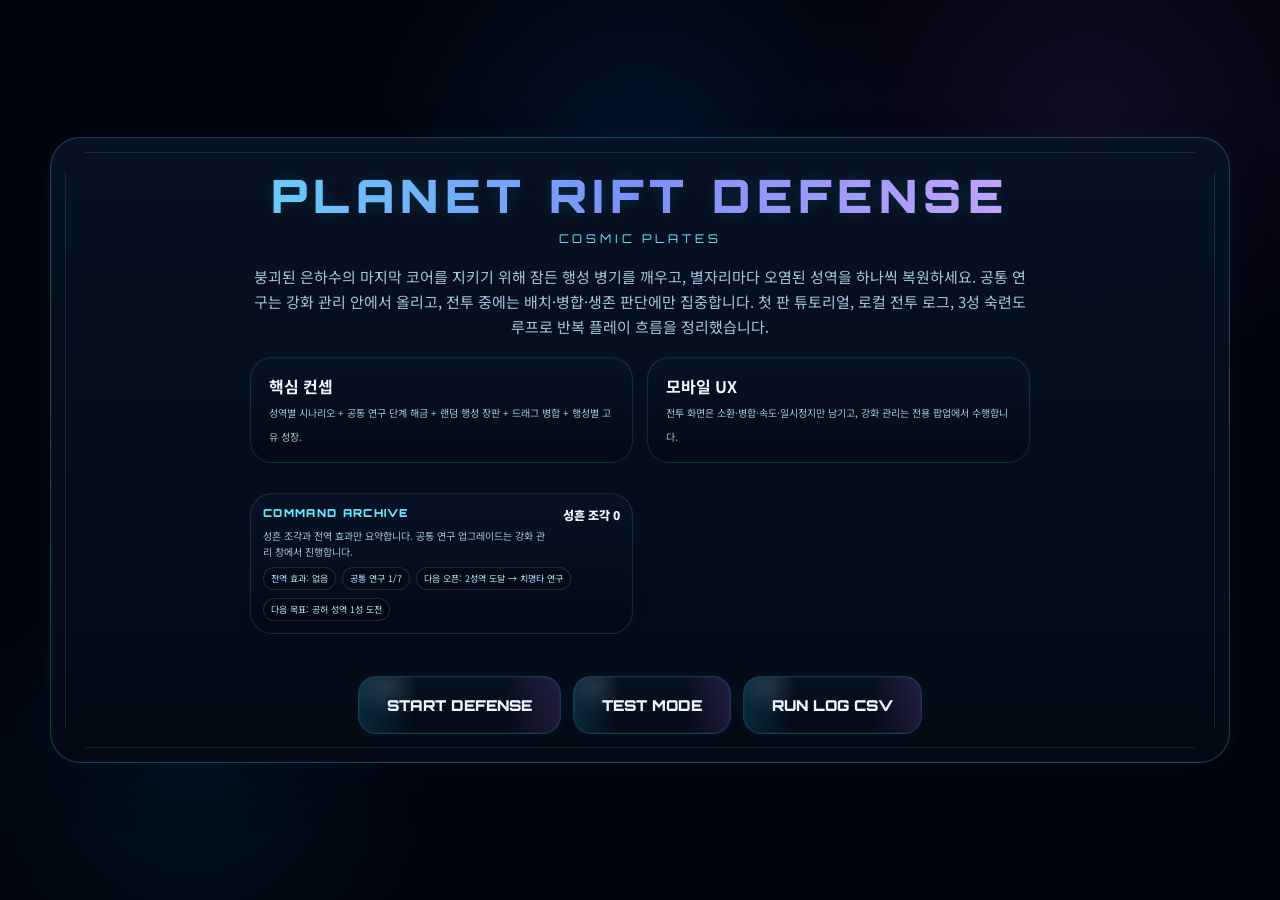
==== index.html @ 0ee78c1f "개발 정리중" ====
<!DOCTYPE html>
<html lang="ko">
<head>
<meta charset="UTF-8" />
<meta name="viewport" content="width=device-width, initial-scale=1.0, maximum-scale=1.0, user-scalable=no, viewport-fit=cover" />
<title>Planet Rift Defense: Cosmic Plates</title>
<link rel="icon" href="data:,">
<!-- Build: v5 cache-fixed planet unit sprites + animated starfield + upgraded BGM -->
<link href="https://fonts.googleapis.com/css2?family=Orbitron:wght@400;700;900&family=Noto+Sans+KR:wght@400;500;700;900&display=swap" rel="stylesheet">
  <link rel="stylesheet" href="src/styles/base.css?v=mobile-combat-flow-polish-v140">
  <link rel="stylesheet" href="src/styles/patches.runtime.css?v=mobile-combat-flow-polish-v140">


<!-- v189-cleanup-summary: exact duplicate style/script blocks removed; final patch order preserved. -->


</head>
<body>
<div id="bg"></div>
<div id="nebula"></div>
<canvas id="starfield"></canvas>
<div id="vignette"></div>

<div id="wrap">
  <div id="game">
    <div id="field">
      <canvas id="canvas" width="748" height="708"></canvas>
      <div id="toastLayer"></div>
      <div id="stageFxLabel" class="stageFxLabel"></div>
      <div id="hangar"></div>
      <div class="fieldTopControls" aria-label="전투 빠른 조작">
        <button id="towerMenuBtn" class="towerMenuBtn fieldIconBtn fieldIconBtn--tower" type="button" aria-haspopup="dialog" aria-controls="towerPopup" aria-label="강화 관리" title="강화 관리"><img src="assets/images/ui/icons/ui_icon_tower.png" alt="" aria-hidden="true"></button>
        <button id="audioBtn" class="fieldIconBtn fieldIconBtn--bgm" type="button" aria-label="BGM 켜기" title="BGM"><img src="assets/images/ui/icons/ui_icon_bgm.png" alt="" aria-hidden="true"></button>
      </div>
    </div>

    <aside id="side" class="battleMinimal">
      <section class="battleHud" id="battleHud">
        <div class="battleStageLine">
          <span class="title" id="themeName">COSMIC VOID</span>
          <strong class="value" id="stageLabel">1-1</strong>
          <em class="sub" id="stageType">장판 방어</em>
        </div>
        <div id="wavePreviewLine"><b>웨이브 예고</b><span id="wavePreviewText">기본 적 웨이브 · 추천: 균형 배치</span></div>
        <div class="bar compactWave"><span id="waveBar"></span></div>
        <div class="battleStatLine statGrid">
          <div class="stat"><span class="label">CRYSTAL</span><b class="value" id="gold" style="color:var(--gold)">500</b></div>
          <div class="stat"><span class="label">CORE</span><b class="value" id="hp" style="color:var(--red)">25</b></div>
          <div class="stat"><span class="label">EXP</span><b class="value" id="exp" style="color:#a78bfa">0/50</b><div class="miniBar"><span id="expBar"></span></div></div>
          <div class="stat"><span class="label">LV</span><b class="value" id="level" style="color:#67e8f9">1</b></div>
        </div>
        <div id="globalEffectLine" class="globalEffectLine"><b>전역</b>효과 없음</div>
      </section>

      <section class="battleActions">
        <div class="row">
          <button id="summonBtn">소환</button>
          <button id="mergeBtn" class="btnAlt">합치기</button>
        </div>
        <div class="row3" style="margin-top:7px">
          <button id="speedBtn" class="btnAlt">1x</button>
          <button id="pauseBtn" class="btnAlt">정지</button>
        </div>
      </section>

      <section class="battleSelected" id="selected">
        <div class="title">SELECTED</div>
        <div id="selectedText" class="sub">
          장판을 선택하면 필요한 정보만 간단히 표시됩니다.
        </div>
      </section>

      <section class="uiHidden" id="logPanel" aria-hidden="true">
        <div id="log"></div>
      </section>

      <section class="uiHidden" id="offlinePanel" aria-hidden="true">
        <div id="offlinePanelBody" class="offlineBox"></div>
      </section>
    </aside>
  </div>
</div>

<div id="towerPopup" class="towerPopup" aria-hidden="true">
  <canvas id="towerPopupStarfield" class="screenStarfield" aria-hidden="true"></canvas>
  <div class="towerPopupBackdrop" data-tower-popup-close></div>
  <div class="towerPopupPanel" role="dialog" aria-modal="true" aria-labelledby="towerPopupTitle">
    <div class="towerPopupHeader">
      <div>
        <div class="towerPopupKicker">UPGRADE ARMORY</div>
        <div class="towerPopupTitle" id="towerPopupTitle">강화 관리</div>
      </div>
      <div id="towerPopupWallet" class="towerPopupWallet" aria-label="보유 성흔 조각">
        <span>성흔 조각</span><b>0</b>
      </div>
      <button id="towerPopupClose" class="towerPopupClose" type="button" aria-label="닫기">닫기</button>
    </div>
    <div class="towerPopupTabs" role="tablist" aria-label="강화 관리 탭">
      <button class="towerPopupTab active" type="button" role="tab" aria-selected="true" data-tower-popup-tab="common">공통 연구</button>
      <button class="towerPopupTab" type="button" role="tab" aria-selected="false" data-tower-popup-tab="tower">타워</button>
    </div>
    <div class="towerPopupBody">
      <div id="towerPopupList" class="towerPopupList"></div>
      <div id="towerPopupDetail" class="towerPopupDetail"></div>
    </div>
  </div>
</div>

<div id="menu">
  <div class="card">
    <h1>PLANET RIFT DEFENSE</h1>
    <div class="menuSub">COSMIC PLATES</div>
    <p style="max-width:780px;margin:0 auto;color:#cbd5e1;line-height:1.68;font-size:15px">
      붕괴된 은하수의 마지막 코어를 지키기 위해 잠든 행성 병기를 깨우고, 별자리마다 오염된 성역을 하나씩 복원하세요.
      공통 연구는 강화 관리 안에서 올리고, 전투 중에는 배치·병합·생존 판단에만 집중합니다.
      첫 판 튜토리얼, 로컬 전투 로그, 3성 숙련도 루프로 반복 플레이 흐름을 정리했습니다.
    </p>
    <div class="menuGrid">
      <div class="info">
        <b>핵심 컨셉</b><br>
        <span class="sub">성역별 시나리오 + 공통 연구 단계 해금 + 랜덤 행성 장판 + 드래그 병합 + 행성별 고유 성장.</span>
      </div>
      <div class="info">
        <b>모바일 UX</b><br>
        <span class="sub">전투 화면은 소환·병합·속도·일시정지만 남기고, 강화 관리는 전용 팝업에서 수행합니다.</span>
      </div>

    <div id="offlineMenuPanel" class="offlineMenuPanel">
      <div class="offlineMetaTop">
        <div>
          <div class="offlineMetaTitle">OFFLINE COMMAND ARCHIVE</div>
          <div class="offlineMetaStory">로컬 저장 기반 영구 성장, 성역 기록, 시나리오 로그가 표시됩니다.</div>
        </div>
        <div class="offlineMetaShard">성흔 조각 0</div>
      </div>
    </div>
    </div>
    <div class="menuActionRow">
      <button id="startBtn" style="font-size:18px;padding:15px 54px;border-radius:999px">START DEFENSE</button>
      <button id="testModeBtn" class="secondaryAction" style="font-size:18px;padding:15px 40px;border-radius:999px">TEST MODE</button>
      <button id="runLogBtn" class="secondaryAction" style="font-size:15px;padding:15px 30px;border-radius:999px">RUN LOG CSV</button>
    </div>
  </div>
</div>


<div id="galaxyMap" data-selected-galaxy="milky-rift">
  <canvas id="galaxyMapStarfield" class="screenStarfield" aria-hidden="true"></canvas>
  <div class="galaxyFrame"></div>
  <div class="galaxyBackdrop milky-rift"></div>
  <div class="galaxyBackdrop andromeda-frost"></div>
  <div class="galaxyBackdrop ember-spiral"></div>
  <div class="galaxyBackdrop void-crown"></div>
  <div id="galaxyZoomLayer" class="galaxyZoomLayer" aria-hidden="true"></div>
  <button id="galaxyMapBack" class="galaxyBackBtn">← MAIN</button>
  <div class="galaxyTopTitle">GALAXY MAP</div>
  <div class="galaxyStatus">
    <b id="galaxyProgressLabel">MILKY RIFT · 1 / 4 GALAXIES</b><br>
    <span id="galaxyProgressSub">은하 선택 후 성좌 지도로 확대 진입합니다.</span>
  </div>
  <div class="galaxySceneWrap">
    <div class="galaxySceneGlow"></div>
    <svg id="galaxyRouteSvg" class="galaxyRouteSvg" viewBox="0 0 1000 560" preserveAspectRatio="none">
      <defs>
        <linearGradient id="galaxyRouteGradientV62" x1="0%" y1="50%" x2="100%" y2="50%">
          <stop offset="0%" stop-color="#60a5fa"/>
          <stop offset="40%" stop-color="#67e8f9"/>
          <stop offset="72%" stop-color="#fb923c"/>
          <stop offset="100%" stop-color="#c084fc"/>
        </linearGradient>
      </defs>
      <path class="routeBase" d="M 180 390 C 230 320, 290 250, 385 170 S 570 220, 630 325 S 760 350, 820 180" />
      <path class="routeGlow" d="M 180 390 C 230 320, 290 250, 385 170 S 570 220, 630 325 S 760 350, 820 180" style="stroke:url(#galaxyRouteGradientV62)" />
    </svg>
    <div id="galaxyNodeLayer" class="galaxyNodeLayer">
      <button class="galaxyNode active open" type="button" data-galaxy-id="milky-rift" style="left:18%;top:69%;--galaxyA:#60a5fa;--galaxyB:#1d4ed8;">
        <div class="galaxyNodeHalo"></div><div class="galaxyNodeOrbit"></div><div class="galaxyNodeCore" style="background-image:url('assets/images/galaxies/galaxy_milky_rift.png')"></div>
        <div class="galaxyNodeBadge">OPEN</div><div class="galaxyNodeLabel"><div class="galaxyNodeName">MILKY RIFT</div><div class="galaxyNodeKo">은하수 균열</div></div>
      </button>
      <button class="galaxyNode locked" type="button" data-galaxy-id="andromeda-frost" style="left:38%;top:29%;--galaxyA:#67e8f9;--galaxyB:#0f766e;">
        <div class="galaxyNodeHalo"></div><div class="galaxyNodeOrbit"></div><div class="galaxyNodeCore" style="background-image:url('assets/images/galaxies/galaxy_andromeda_frost.png')"></div>
        <div class="galaxyNodeBadge">LOCKED</div><div class="galaxyLockMark">🔒</div><div class="galaxyNodeLabel"><div class="galaxyNodeName">ANDROMEDA FROST</div><div class="galaxyNodeKo">안드로메다 빙하</div></div>
      </button>
      <button class="galaxyNode locked" type="button" data-galaxy-id="ember-spiral" style="left:63%;top:63%;--galaxyA:#fb923c;--galaxyB:#991b1b;">
        <div class="galaxyNodeHalo"></div><div class="galaxyNodeOrbit"></div><div class="galaxyNodeCore" style="background-image:url('assets/images/galaxies/galaxy_ember_spiral.png')"></div>
        <div class="galaxyNodeBadge">LOCKED</div><div class="galaxyLockMark">🔒</div><div class="galaxyNodeLabel"><div class="galaxyNodeName">EMBER SPIRAL</div><div class="galaxyNodeKo">잿불 나선은하</div></div>
      </button>
      <button class="galaxyNode locked" type="button" data-galaxy-id="void-crown" style="left:82%;top:30%;--galaxyA:#c084fc;--galaxyB:#5b21b6;">
        <div class="galaxyNodeHalo"></div><div class="galaxyNodeOrbit"></div><div class="galaxyNodeCore" style="background-image:url('assets/images/galaxies/galaxy_void_crown.png')"></div>
        <div class="galaxyNodeBadge">LOCKED</div><div class="galaxyLockMark">🔒</div><div class="galaxyNodeLabel"><div class="galaxyNodeName">VOID CROWN</div><div class="galaxyNodeKo">공허 왕관</div></div>
      </button>
    </div>
  </div>
  <div id="galaxyInfoPanel" class="galaxyInfoPanel">
    <div class="galaxyInfoHead">
      <div class="galaxyInfoTitle">MILKY RIFT<small>은하수 균열</small></div>
      <div class="galaxyInfoState">STATE <b>OPEN</b></div>
    </div>
    <div class="galaxyInfoBody">현재 플레이 가능한 본편 은하입니다. 성좌 내부로 진입해 12개 성역을 순차적으로 복원합니다.</div>
    <div class="galaxyTagRow"><span class="galaxyTag">CORE ROUTE</span><span class="galaxyTag">12 STAGES</span><span class="galaxyTag">RESTORATION</span></div>
    <div class="galaxyInfoMeta">
      <div class="galaxyMetaCard"><small>ROUTE</small><b>SANCTUARY 1-12</b><span>현재 메인 캠페인</span></div>
      <div class="galaxyMetaCard"><small>THREAT</small><b>공허 잔재 · 장판 오염</b><span>은하 단위 난이도 콘셉트입니다.</span></div>
      <div class="galaxyMetaCard"><small>REWARD</small><b>공통 연구 해금</b><span>12 SANCTUARIES</span></div>
    </div>
  </div>
  <button id="galaxyEnterBtn" class="galaxyEnterBtn">ENTER MILKY RIFT</button>
</div>


<div id="stageMap" data-unlocked="1" data-selected="1">
  <canvas id="stageMapStarfield" class="screenStarfield" aria-hidden="true"></canvas>
  <div class="stageBg cosmic"></div>
  <div class="stageBg frost"></div>
  <div class="stageBg lava"></div>
  <div class="stageBg jungle"></div>
  <div class="stageBg smog"></div>
  <div class="stageBg crystal"></div>
  <div class="stageBg machine"></div>
  <div class="stageBg gravity"></div>
  <div class="stageBg thunder"></div>
  <div class="stageBg time"></div>
  <div class="stageBg silent"></div>
  <div class="stageBg rift"></div>
  <div class="stageFrame"></div>
  <button id="stageMapBack" class="stageBackBtn">← GALAXY</button>
  <button id="stageTowerManageBtn" class="stageManageBtn" type="button" aria-haspopup="dialog" aria-controls="towerPopup" aria-label="강화 관리" title="강화 관리"><img src="assets/images/ui/icons/ui_icon_tower.png" alt="" aria-hidden="true"><span>강화 관리</span></button>
  <div class="stageTopTitle">CONSTELLATION MAP</div>
  <div class="stageStatus">
    <span id="stageProgressLabel">ORION CONSTELLATION · SANCTUARY 1 / 12</span>
    <small id="stageProgressSub">은하수 외곽 항로에서 첫 성역을 복원합니다</small>
  </div>
  <div id="constellationDeck" class="constellationDeck"></div>

  <div class="stageMapInner">
    <div class="constellationLabel constellation-orion">ORION OUTER ARC</div>
    <div class="constellationLabel constellation-cygnus">CYGNUS RIFT ARC</div>
    <div class="constellationLabel constellation-draco">DRACO ABYSS ARC</div>
    <svg class="stagePathSvg" viewBox="0 0 1000 560" preserveAspectRatio="none" aria-hidden="true">
      <defs>
        <linearGradient id="stageRouteGradientV64" x1="0%" y1="50%" x2="100%" y2="50%">
          <stop offset="0%" stop-color="#60a5fa"/>
          <stop offset="40%" stop-color="#67e8f9"/>
          <stop offset="72%" stop-color="#fb923c"/>
          <stop offset="100%" stop-color="#c084fc"/>
        </linearGradient>
      </defs>
      <path class="mapRouteBase" d="M 140 370 C 182 338, 219 303, 252 289 S 210 214, 188 188 S 302 130, 362 142 S 458 210, 478 250 S 442 328, 418 346 S 478 408, 546 422 S 634 362, 668 348 S 758 286, 784 252 S 748 180, 722 152 S 830 128, 876 142 S 914 256, 900 374"></path>
      <path class="mapRouteLine" d="M 140 370 C 182 338, 219 303, 252 289 S 210 214, 188 188 S 302 130, 362 142 S 458 210, 478 250 S 442 328, 418 346 S 478 408, 546 422 S 634 362, 668 348 S 758 286, 784 252 S 748 180, 722 152 S 830 128, 876 142 S 914 256, 900 374"></path>
    </svg>

    <button class="stageNode active unlocked" data-stage="1" style="left:16%;top:60%;--nodeColor:#38bdf8;--nodeA:#0284c7;--nodeB:#052238">
      <span class="nodePlanet"><span class="nodeNo">1</span></span><span class="nodeLabel" title="COSMIC VOID">COSMIC</span><span class="nodeKo">공허 성역</span>
    </button>
    <button class="stageNode locked" data-stage="2" style="left:27%;top:38%;--nodeColor:#67e8f9;--nodeA:#0891b2;--nodeB:#06283a">
      <span class="nodePlanet"><span class="nodeNo">2</span><span class="nodeLock">🔒</span></span><span class="nodeLabel" title="FROST EXPANSE">FROST</span><span class="nodeKo">빙결 외곽</span>
    </button>
    <button class="stageNode locked" data-stage="3" style="left:20%;top:20%;--nodeColor:#fb923c;--nodeA:#ea580c;--nodeB:#351006">
      <span class="nodePlanet"><span class="nodeNo">3</span><span class="nodeLock">🔒</span></span><span class="nodeLabel" title="LAVA NEBULA">LAVA</span><span class="nodeKo">용암 성운</span>
    </button>
    <button class="stageNode locked" data-stage="4" style="left:37%;top:13%;--nodeColor:#22c55e;--nodeA:#16a34a;--nodeB:#082b16">
      <span class="nodePlanet"><span class="nodeNo">4</span><span class="nodeLock">🔒</span></span><span class="nodeLabel" title="JUNGLE CORE">JUNGLE</span><span class="nodeKo">생체 정글</span>
    </button>
    <button class="stageNode locked" data-stage="5" style="left:48%;top:32%;--nodeColor:#9cab62;--nodeA:#64702f;--nodeB:#1f2412">
      <span class="nodePlanet"><span class="nodeNo">5</span><span class="nodeLock">🔒</span></span><span class="nodeLabel" title="SMOG WASTELAND">SMOG</span><span class="nodeKo">매연 폐역</span>
    </button>
    <button class="stageNode locked" data-stage="6" style="left:42%;top:55%;--nodeColor:#c084fc;--nodeA:#7e22ce;--nodeB:#1e1238">
      <span class="nodePlanet"><span class="nodeNo">6</span><span class="nodeLock">🔒</span></span><span class="nodeLabel" title="CRYSTAL NEBULA">CRYSTAL</span><span class="nodeKo">수정 성운</span>
    </button>
    <button class="stageNode locked" data-stage="7" style="left:55%;top:74%;--nodeColor:#60a5fa;--nodeA:#1d4ed8;--nodeB:#0f172a">
      <span class="nodePlanet"><span class="nodeNo">7</span><span class="nodeLock">🔒</span></span><span class="nodeLabel" title="MACHINE CORE">MACHINE</span><span class="nodeKo">기계 핵성</span>
    </button>
    <button class="stageNode locked" data-stage="8" style="left:67%;top:58%;--nodeColor:#8b5cf6;--nodeA:#5b21b6;--nodeB:#0f1127">
      <span class="nodePlanet"><span class="nodeNo">8</span><span class="nodeLock">🔒</span></span><span class="nodeLabel" title="GRAVITY MAUSOLEUM">GRAVITY</span><span class="nodeKo">중력 무덤</span>
    </button>
    <button class="stageNode locked" data-stage="9" style="left:78%;top:38%;--nodeColor:#22d3ee;--nodeA:#0e7490;--nodeB:#082032">
      <span class="nodePlanet"><span class="nodeNo">9</span><span class="nodeLock">🔒</span></span><span class="nodeLabel" title="THUNDER CORRIDOR">THUNDER</span><span class="nodeKo">번개 회랑</span>
    </button>
    <button class="stageNode locked" data-stage="10" style="left:72%;top:18%;--nodeColor:#a78bfa;--nodeA:#6d28d9;--nodeB:#1a1431">
      <span class="nodePlanet"><span class="nodeNo">10</span><span class="nodeLock">🔒</span></span><span class="nodeLabel" title="TIME SHARDS">TIME</span><span class="nodeKo">시간 잔해</span>
    </button>
    <button class="stageNode locked" data-stage="11" style="left:88%;top:16%;--nodeColor:#64748b;--nodeA:#334155;--nodeB:#0f172a">
      <span class="nodePlanet"><span class="nodeNo">11</span><span class="nodeLock">🔒</span></span><span class="nodeLabel" title="SILENT CONSTELLATION">SILENT</span><span class="nodeKo">침묵 성단</span>
    </button>
    <button class="stageNode locked" data-stage="12" style="left:90%;top:58%;--nodeColor:#ef4444;--nodeA:#991b1b;--nodeB:#24090a">
      <span class="nodePlanet"><span class="nodeNo">12</span><span class="nodeLock">🔒</span></span><span class="nodeLabel" title="RIFT THRONE">RIFT</span><span class="nodeKo">균열 왕좌</span>
    </button>
  </div>

  <div id="stageHint" class="stageHint">오리온 외곽 성좌 · 1. COSMIC VOID / 공허 성역 — 진입 가능. 첫 번째 공허 성역입니다. 기본 행성 배치, 장판 활용, 병합 타이밍을 익히는 입문 전장입니다.</div>
  <div id="stageInfoPanel" class="stageInfoPanel">
    <div class="stageInfoHead">
      <div id="stageInfoTitle" class="stageInfoTitle">1. COSMIC VOID</div>
      <div class="stageInfoRisk"><span>RISK</span><b id="stageInfoRisk">LOW</b></div>
    </div>
    <div id="stageInfoMood" class="stageInfoMood">공허 성역 설명 · 첫 번째 공허 성역입니다. 기본 행성 배치, 장판 활용, 병합 타이밍을 익히는 입문 전장입니다.</div>
    <div id="stageInfoTags" class="stageTagRow"></div>
    <div class="stageBossRow">
      <div class="stageBossCard"><small>MID BOSS</small><b id="stageMidBossName">ASTRAL WARDEN</b><span id="stageMidBossKo">성운 감시자 · 위상 수호체</span><em id="stageMidBossSkill">PHASE REGEN</em></div>
      <div class="stageBossCard"><small>FINAL BOSS</small><b id="stageFinalBossName">OBLIVION HEART</b><span id="stageFinalBossKo">공허 심핵 · 최종 균열 군주</span><em id="stageFinalBossSkill">SINGULARITY SURGE</em></div>
    </div>
    <div id="offlineStagePanel" class="offlineStagePanel"></div>
  </div>
  <div class="stageActionRow">
    <button id="stageGalaxyBtn" class="stageEnter stageGalaxyEnter" type="button">ENTER GALAXY MAP</button>
    <button id="stageEnterBtn" class="stageEnter" type="button">ENTER SANCTUARY 1</button>
  </div>
</div>


<div id="modal">
  <div class="card" style="text-align:left">
    <div class="title" style="font-size:26px">전투 보상 선택</div>
    <div class="sub" style="margin-top:5px">현재 버전에서는 공통 연구는 강화 관리 창에서만 관리됩니다.</div>
    <div class="choiceGrid" id="choices"></div>
  </div>
</div>


<div id="planetDetailModal" aria-hidden="true">
  <div class="planetDetailCard" role="dialog" aria-modal="true" aria-labelledby="planetDetailTitle">
    <button class="planetDetailClose" type="button" data-planet-detail-close aria-label="행성 상세 닫기">×</button>
    <div id="planetDetailBody"></div>
  </div>
</div>

<script src="src/scripts/clean-runtime.v38.js"></script>
<script src="src/scripts/game-core.js?prd-flow=20260608-v140-mobile-combat-flow-polish"></script>
<script src="src/scripts/stage-map-controller.v46.js?prd-flow=20260607-v110-result-core-v116"></script>

<script src="src/scripts/armory-base.js"></script>


<script src="src/scripts/patches.runtime.js?prd-flow=20260608-v140-mobile-combat-flow-polish"></script>
<script src="src/scripts/map-hud-recovery.v83.js?prd-flow=20260607"></script>
<script src="src/scripts/galaxy-andromeda-direct-bridge.v37.js?prd-flow=20260607"></script>


<!-- moved invalid trailing patches into body for HTML stability -->


<!-- v101: 성좌 지도 우측 버튼 정리 - 모든 추가 코드를 
<!-- v104: 팝업 레이아웃 복구 + 별 배경 실표시 + 닫기 버튼 정렬 -->


<!-- v117: restore visible Galaxy Map back button on the planet stage map. -->


<!-- v122: remove duplicate top-right quick buttons from map screens.
     Tower/BGM controls stay available in the actual battle HUD only. -->


<!-- v128: canonical manifest unlock finalizer. This runs last and hard-wires TEST MODE and clear-based progression to STAGE_UNLOCK_MANIFEST. -->


<!-- v24: restore canvas pointer hit-test while keeping combat HUD/buttons visible. -->


<!-- v227: final pause decision menu. Battle-only, does not touch map/stage navigation buttons. -->


<!-- v230: native pause safety css -->


<!-- moved late patches inside body -->


<!-- v103: 타워 팝업 배경 별 애니메이션 + 닫기 버튼 보강 -->


<!-- v104: 팝업 레이아웃 복구 + 별 배경 실표시 + 닫기 버튼 정렬 -->


<!-- v111: navigation recovery from stable v107. Keep existing Milky Rift map and prevent accidental battle auto-entry. -->


<!-- v112: map layout alignment restore. v111 accidentally made absolute HUD/map layers relative, which stacked and shifted the galaxy/stage UIs. -->


<!-- v113: stage info panel lift. Prevent bottom info panel from colliding with the two stage action buttons. -->


<!-- v116: battle enter bridge. Rebind stage-enter after navigation recovery so it calls the exported real battle initializer, not only setScreen('game'). -->


<!-- v114: stage back button + galaxy info lift. Move the bottom galaxy-map action into the top-left back control and raise the galaxy detail panel into the empty lower map space. -->


<!-- v117: restore visible Galaxy Map back button on the planet stage map. -->


<!-- v118: make the stage-map Galaxy Map back button identical to the Galaxy Map MAIN pill style. -->


<!-- v122: remove duplicate top-right quick buttons from map screens.
     Tower/BGM controls stay available in the actual battle HUD only. -->


<!-- v126: Test mode unlock consistency. Test mode must always expose every sanctuary/stage, even after navigation helpers reload saved progress. -->


<!-- v128: canonical manifest unlock finalizer. This runs last and hard-wires TEST MODE and clear-based progression to STAGE_UNLOCK_MANIFEST. -->


<!-- v189-cleanup: previously appended style/script blocks moved inside <body> to keep the document structurally valid. -->


<!-- v119: match the planet stage back button to the Galaxy Map MAIN button sizing and switch label to English. -->


<!-- v120: normalize top control margins and tighten shared map/info spacing. -->


<!-- v121: mobile-first vertical rhythm for map screens; center stage progress under title; prevent lower panels from clipping. -->


<!-- v127: integrated test/progress unlock hardening. Uses the game's lexical globals directly, not window.*, so it works with const/let declarations. -->


<!-- v130: constellation compact planet + slim info panel patch -->


<!-- v215: battle board expansion lock. Field fills the active screen so the start-time board calculation can visibly add columns/rows. -->


<!-- v218: front polish + cleaner tactical HUD pass. -->


<!-- v21: safe combat-only controls. Keep stage/map navigation untouched. -->


<!-- v24: restore canvas pointer hit-test while keeping combat HUD/buttons visible. -->


<!-- v227: final pause decision menu. Battle-only, does not touch map/stage navigation buttons. -->


<!-- v229: reliable pause decision modal. Uses lexical S, not window.S, so it works with the current inline game script. -->


<!-- v35: field pointer bridge + hit-test guard. -->


<!-- v240: compact transparent top HUD requested - stage left, money/core right, no EXP/LV display. -->


<!-- v241: top-right tower/music vertical stack + compact HUD right margin tune. -->


<!-- v274: landscape map HUD recovery.
     Fixes: galaxy nodes disappearing, stage planets clipped below the screen,
     and map dock buttons not firing after the previous DOM-moving dock patch. -->


<!-- v76: production progress manifest + deterministic stage unlock fix.
     Test/debug unlock code is gated behind explicit test mode and normal stage progression is derived
     from saved clear records every time the map renders or a run ends. -->


<!-- v78: final stage unlock + visible enter label sync.
     Fixes the remaining case where the map state was open but the visible v274 dock still showed
     ENTER SANCTUARY 1, and hardens clear persistence if an older wrapper marks S.runEnded before
     recordOfflineRunEnd can write META.clears. -->


</body>
</html>
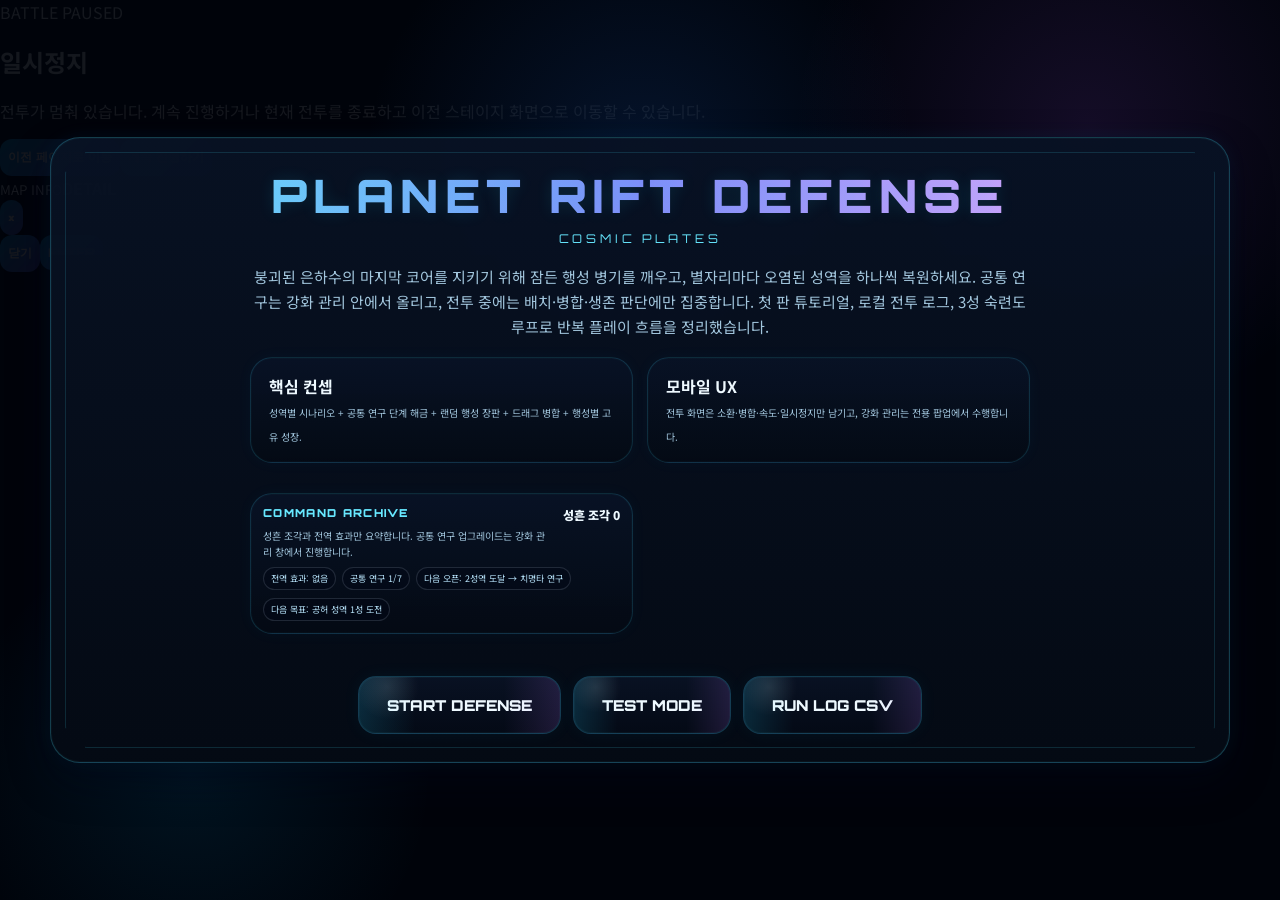
==== commit eadb38e5: "UI수정중" ====
--- a/index.html
+++ b/index.html
@@ -7,8 +7,8 @@
 <link rel="icon" href="data:,">
 <!-- Build: v5 cache-fixed planet unit sprites + animated starfield + upgraded BGM -->
 <link href="https://fonts.googleapis.com/css2?family=Orbitron:wght@400;700;900&family=Noto+Sans+KR:wght@400;500;700;900&display=swap" rel="stylesheet">
-  <link rel="stylesheet" href="src/styles/base.css?v=mobile-combat-flow-polish-v140">
-  <link rel="stylesheet" href="src/styles/patches.runtime.css?v=mobile-combat-flow-polish-v140">
+  <link rel="stylesheet" href="src/styles/base.css?v=mobile-combat-ui-align-v145">
+  <link rel="stylesheet" href="src/styles/patches.runtime.css?v=mobile-combat-ui-align-v145">
 
 
 <!-- v189-cleanup-summary: exact duplicate style/script blocks removed; final patch order preserved. -->
@@ -325,13 +325,13 @@
 </div>
 
 <script src="src/scripts/clean-runtime.v38.js"></script>
-<script src="src/scripts/game-core.js?prd-flow=20260608-v140-mobile-combat-flow-polish"></script>
+<script src="src/scripts/game-core.js?prd-flow=20260609-v145-mobile-combat-ui-align"></script>
 <script src="src/scripts/stage-map-controller.v46.js?prd-flow=20260607-v110-result-core-v116"></script>
 
 <script src="src/scripts/armory-base.js"></script>
 
 
-<script src="src/scripts/patches.runtime.js?prd-flow=20260608-v140-mobile-combat-flow-polish"></script>
+<script src="src/scripts/patches.runtime.js?prd-flow=20260609-v145-mobile-combat-ui-align"></script>
 <script src="src/scripts/map-hud-recovery.v83.js?prd-flow=20260607"></script>
 <script src="src/scripts/galaxy-andromeda-direct-bridge.v37.js?prd-flow=20260607"></script>
 
--- a/src/styles/patches.runtime.css
+++ b/src/styles/patches.runtime.css
@@ -13,6 +13,7 @@
   --v74-sub:#a2c6dd;
   --v74-shadow:0 18px 42px rgba(2,6,23,.42), 0 0 20px rgba(6,182,255,.06);
 }
+
 /* STEP 1 ONLY: Main menu + Galaxy map */
 #menu{
   background:
@@ -2127,20052 +2128,6 @@
   }
 }
 
-/* V140 MOBILE COMBAT SAFE CONTROLS
-   Compact the landscape command stack and shift utility buttons away from the
-   iPhone landscape notch so neither layer covers the core/playfield. */
-@media (orientation:landscape) and (max-height:520px){
-  body.prd-combat-ui-active:not(.prd-map-ui-active) #combatHudCommands,
-  body.prd-vp-landscape.prd-combat-ui-active:not(.prd-map-ui-active) #combatHudCommands{
-    right:calc(6px + env(safe-area-inset-right,0px)) !important;
-    bottom:calc(24px + env(safe-area-inset-bottom,0px)) !important;
-    width:var(--v34-command-width,82px) !important;
-    min-width:0 !important;
-    max-width:var(--v34-command-width,82px) !important;
-  }
-  body.prd-combat-ui-active:not(.prd-map-ui-active) #combatHudCommands .battleActions,
-  body.prd-vp-landscape.prd-combat-ui-active:not(.prd-map-ui-active) #combatHudCommands .battleActions{
-    gap:4px !important;
-    padding:5px !important;
-    border-radius:13px !important;
-  }
-  body.prd-combat-ui-active:not(.prd-map-ui-active) #combatHudCommands #summonBtn,
-  body.prd-combat-ui-active:not(.prd-map-ui-active) #combatHudCommands #mergeBtn,
-  body.prd-combat-ui-active:not(.prd-map-ui-active) #combatHudCommands #speedBtn,
-  body.prd-combat-ui-active:not(.prd-map-ui-active) #combatHudCommands #pauseBtn,
-  body.prd-vp-landscape.prd-combat-ui-active:not(.prd-map-ui-active) #combatHudCommands button{
-    height:var(--v34-command-button-height,28px) !important;
-    min-height:var(--v34-command-button-height,28px) !important;
-    max-height:var(--v34-command-button-height,28px) !important;
-    padding:0 4px !important;
-    font-size:8.5px !important;
-    letter-spacing:0 !important;
-  }
-  body.prd-combat-ui-active:not(.prd-map-ui-active) #field .fieldTopControls,
-  body.prd-combat-ui-active:not(.prd-map-ui-active) #combatHudOverlay .fieldTopControls,
-  body.prd-combat-ui-active:not(.prd-map-ui-active) #combatHudTopLine .fieldTopControls{
-    right:calc(62px + var(--v34-command-safe,0px) + env(safe-area-inset-right,0px)) !important;
-    top:calc(6px + var(--prd-status-top-offset,0px)) !important;
-    gap:7px !important;
-  }
-  body.prd-combat-ui-active:not(.prd-map-ui-active) #field .fieldTopControls .fieldIconBtn,
-  body.prd-combat-ui-active:not(.prd-map-ui-active) #field .fieldTopControls #towerMenuBtn,
-  body.prd-combat-ui-active:not(.prd-map-ui-active) #field .fieldTopControls #audioBtn,
-  body.prd-combat-ui-active:not(.prd-map-ui-active) #combatHudOverlay .fieldTopControls .fieldIconBtn,
-  body.prd-combat-ui-active:not(.prd-map-ui-active) #combatHudOverlay .fieldTopControls #towerMenuBtn,
-  body.prd-combat-ui-active:not(.prd-map-ui-active) #combatHudOverlay .fieldTopControls #audioBtn,
-  body.prd-combat-ui-active:not(.prd-map-ui-active) #combatHudTopLine .fieldTopControls .fieldIconBtn,
-  body.prd-combat-ui-active:not(.prd-map-ui-active) #combatHudTopLine .fieldTopControls #towerMenuBtn,
-  body.prd-combat-ui-active:not(.prd-map-ui-active) #combatHudTopLine .fieldTopControls #audioBtn{
-    width:42px !important;
-    height:42px !important;
-    min-width:42px !important;
-    min-height:42px !important;
-  }
-}
-
-/* ===== v196-close-wallet-refine ===== */
-/* v196: make the close button read clearly as a close action and give the shard currency more presence. */
-#towerPopup .towerPopupClose{
-  display:flex !important;
-  align-items:center !important;
-  justify-content:center !important;
-  width:90px !important;
-  height:60px !important;
-  min-width:90px !important;
-  min-height:60px !important;
-  padding:0 14px !important;
-  border-radius:0 !important;
-  clip-path:polygon(14px 0,calc(100% - 14px) 0,100% 14px,100% calc(100% - 14px),calc(100% - 14px) 100%,14px 100%,0 calc(100% - 14px),0 14px) !important;
-  background:linear-gradient(180deg,rgba(12,36,62,.97),rgba(3,12,28,.98)) !important;
-  border:1px solid rgba(99,222,255,.48) !important;
-  box-shadow:0 0 0 1px rgba(255,255,255,.04) inset,0 0 16px rgba(71,222,255,.14) !important;
-  color:#f2fbff !important;
-  font-size:18px !important;
-  font-weight:900 !important;
-  letter-spacing:-.04em !important;
-  text-shadow:0 0 14px rgba(255,255,255,.12) !important;
-  line-height:1 !important;
-  white-space:nowrap !important;
-}
-#towerPopup .towerPopupClose::before,
-#towerPopup .towerPopupClose::after{
-  display:none !important;
-  content:none !important;
-}
-#towerPopup .towerPopupClose:hover,
-#towerPopup .towerPopupClose:focus-visible{
-  transform:translateY(-1px) !important;
-  filter:brightness(1.08) !important;
-  border-color:rgba(122,236,255,.7) !important;
-}
-
-#towerPopup .towerPopupWallet{
-  display:inline-flex !important;
-  align-items:flex-end !important;
-  justify-content:flex-start !important;
-  gap:12px !important;
-  padding:0 !important;
-  background:none !important;
-  border:0 !important;
-  box-shadow:none !important;
-}
-#towerPopup .towerPopupWallet::before,
-#towerPopup .towerPopupWallet::after{
-  display:none !important;
-  content:none !important;
-}
-#towerPopup .towerPopupWallet > span{
-  position:relative !important;
-  display:inline-flex !important;
-  align-items:center !important;
-  gap:10px !important;
-  font-size:20px !important;
-  font-weight:900 !important;
-  color:#dffbff !important;
-  letter-spacing:-.04em !important;
-  line-height:1.05 !important;
-  text-shadow:0 0 12px rgba(78,231,255,.12) !important;
-}
-#towerPopup .towerPopupWallet > span::before{
-  content:"" !important;
-  width:18px !important;
-  height:18px !important;
-  flex:0 0 18px !important;
-  border-radius:50% !important;
-  background:radial-gradient(circle at 38% 36%,#ffffff 0 18%,#9cf3ff 19% 47%,#3ab6ff 48% 72%,rgba(58,182,255,.35) 73% 100%) !important;
-  box-shadow:0 0 14px rgba(83,232,255,.45),0 0 4px rgba(255,255,255,.35) !important;
-}
-#towerPopup .towerPopupWallet > b{
-  font-family:'Orbitron',Pretendard,sans-serif !important;
-  font-size:48px !important;
-  font-weight:900 !important;
-  line-height:.92 !important;
-  letter-spacing:-.04em !important;
-  color:#fff1b5 !important;
-  text-shadow:0 0 10px rgba(255,232,153,.18),0 0 20px rgba(97,228,255,.10) !important;
-}
-@media (max-width:720px){
-  #towerPopup .towerPopupClose{
-    width:70px !important;
-    height:48px !important;
-    min-width:70px !important;
-    min-height:48px !important;
-    font-size:15px !important;
-  }
-  #towerPopup .towerPopupWallet{gap:8px !important;}
-  #towerPopup .towerPopupWallet > span{font-size:15px !important;gap:8px !important;}
-  #towerPopup .towerPopupWallet > span::before{width:14px !important;height:14px !important;flex-basis:14px !important;}
-  #towerPopup .towerPopupWallet > b{font-size:32px !important;}
-}
-
-/* ===== v197-wallet-emphasis ===== */
-/* v197: keep the shard counter simple text-only, but make it feel like an important currency. */
-#towerPopup .towerPopupWallet{
-  margin-top:10px !important;
-  display:flex !important;
-  align-items:flex-end !important;
-  gap:12px !important;
-}
-#towerPopup .towerPopupWallet .towerWalletItem.shard,
-#towerPopup .towerPopupWallet:not(:has(.towerWalletItem)){
-  position:relative !important;
-  display:inline-flex !important;
-  align-items:flex-end !important;
-  gap:12px !important;
-  padding:0 0 6px 0 !important;
-}
-#towerPopup .towerPopupWallet .towerWalletItem.shard::before,
-#towerPopup .towerPopupWallet:not(:has(.towerWalletItem))::before{
-  content:"" !important;
-  display:inline-block !important;
-  width:20px !important;
-  height:20px !important;
-  min-width:20px !important;
-  border-radius:50% !important;
-  align-self:center !important;
-  background:radial-gradient(circle at 38% 36%,#ffffff 0 18%,#c7fbff 19% 35%,#6ad7ff 36% 58%,#1b7de0 59% 76%,rgba(28,125,224,.18) 77% 100%) !important;
-  box-shadow:0 0 16px rgba(98,229,255,.48),0 0 4px rgba(255,255,255,.34) !important;
-}
-#towerPopup .towerPopupWallet .towerWalletItem.shard::after,
-#towerPopup .towerPopupWallet:not(:has(.towerWalletItem))::after{
-  content:"" !important;
-  position:absolute !important;
-  left:0 !important;
-  right:auto !important;
-  bottom:0 !important;
-  width:100% !important;
-  height:1px !important;
-  background:linear-gradient(90deg,rgba(100,232,255,.45),rgba(100,232,255,.12),transparent 92%) !important;
-}
-#towerPopup .towerPopupWallet .towerWalletItem.shard span,
-#towerPopup .towerPopupWallet > span{
-  font-size:18px !important;
-  line-height:1.05 !important;
-  font-weight:900 !important;
-  color:#8feeff !important;
-  letter-spacing:-0.04em !important;
-  text-transform:none !important;
-  text-shadow:0 0 10px rgba(95,230,255,.16) !important;
-}
-#towerPopup .towerPopupWallet .towerWalletItem.shard b,
-#towerPopup .towerPopupWallet > b{
-  font-family:'Orbitron',Pretendard,sans-serif !important;
-  font-size:40px !important;
-  line-height:.88 !important;
-  font-weight:900 !important;
-  color:#fff2af !important;
-  letter-spacing:-0.04em !important;
-  text-shadow:0 0 12px rgba(255,231,140,.18),0 0 24px rgba(92,225,255,.10) !important;
-}
-@media (max-width:720px){
-  #towerPopup .towerPopupWallet{margin-top:8px !important;gap:8px !important;}
-  #towerPopup .towerPopupWallet .towerWalletItem.shard,
-  #towerPopup .towerPopupWallet:not(:has(.towerWalletItem)){gap:8px !important;padding-bottom:4px !important;}
-  #towerPopup .towerPopupWallet .towerWalletItem.shard::before,
-  #towerPopup .towerPopupWallet:not(:has(.towerWalletItem))::before{width:15px !important;height:15px !important;min-width:15px !important;}
-  #towerPopup .towerPopupWallet .towerWalletItem.shard span,
-  #towerPopup .towerPopupWallet > span{font-size:14px !important;}
-  #towerPopup .towerPopupWallet .towerWalletItem.shard b,
-  #towerPopup .towerPopupWallet > b{font-size:28px !important;}
-}
-
-/* ===== v198-wallet-orange-fix ===== */
-/* v198: make shard wallet easier to read, prevent number clipping, and switch icon to orange. */
-#towerPopup .towerPopupWallet{
-  overflow:visible !important;
-  max-width:none !important;
-}
-#towerPopup .towerWalletItem.shard,
-#towerPopup .towerPopupWallet:not(:has(.towerWalletItem)){
-  width:auto !important;
-  min-width:214px !important;
-  max-width:none !important;
-  overflow:visible !important;
-  grid-template-columns:24px minmax(68px,1fr) auto !important;
-  gap:10px !important;
-  padding:0 16px 0 12px !important;
-}
-#towerPopup .towerWalletItem.shard::before,
-#towerPopup .towerPopupWallet:not(:has(.towerWalletItem))::before{
-  background:radial-gradient(circle at 36% 34%,#fff7d1 0 16%,#ffd489 17% 36%,#ffae41 37% 58%,#ff7f1c 59% 76%,rgba(255,127,28,.14) 77% 100%) !important;
-  box-shadow:0 0 16px rgba(255,165,61,.48),0 0 5px rgba(255,223,140,.34) !important;
-}
-#towerPopup .towerWalletItem.shard span,
-#towerPopup .towerPopupWallet > span{
-  color:#ffc35a !important;
-}
-#towerPopup .towerWalletItem.shard b,
-#towerPopup .towerPopupWallet > b{
-  color:#fff1a4 !important;
-  display:inline-block !important;
-  min-width:2.2ch !important;
-  padding-right:4px !important;
-  line-height:1 !important;
-  overflow:visible !important;
-}
-@media (max-width:720px){
-  #towerPopup .towerWalletItem.shard,
-  #towerPopup .towerPopupWallet:not(:has(.towerWalletItem)){
-    min-width:154px !important;
-    grid-template-columns:18px minmax(46px,1fr) auto !important;
-    gap:7px !important;
-    padding:0 10px 0 8px !important;
-  }
-  #towerPopup .towerWalletItem.shard::before,
-  #towerPopup .towerPopupWallet:not(:has(.towerWalletItem))::before{
-    width:18px !important;
-    height:18px !important;
-    min-width:18px !important;
-  }
-  #towerPopup .towerWalletItem.shard b,
-  #towerPopup .towerPopupWallet > b{
-    min-width:2ch !important;
-    padding-right:2px !important;
-  }
-}
-@media (min-width:721px){
-  #towerPopup .towerWalletItem.shard,
-  #towerPopup .towerPopupWallet:not(:has(.towerWalletItem)){
-    min-width:228px !important;
-  }
-}
-
-/* ===== v202-wallet-icon-center-with-shard-text ===== */
-/* v202: place the shard icon lower so its visual center matches the vertical center of the "성혼 조각" text row. */
-#towerPopup .towerWalletItem.shard::before,
-#towerPopup .towerPopupWallet:not(:has(.towerWalletItem))::before{
-  top:calc(50% + 12px) !important;
-  transform:translateY(-50%) !important;
-}
-@media (max-width:720px){
-  #towerPopup .towerWalletItem.shard::before,
-  #towerPopup .towerPopupWallet:not(:has(.towerWalletItem))::before{
-    top:calc(50% + 13px) !important;
-  }
-}
-
-/* ===== v203-wallet-icon-row-align-final ===== */
-/* v203: stop absolutely positioning the shard icon and align it as a normal grid item with the shard text row. */
-#towerPopup .towerPopupWallet{
-  align-items:center !important;
-}
-#towerPopup .towerWalletItem.shard,
-#towerPopup .towerPopupWallet:not(:has(.towerWalletItem)){
-  display:grid !important;
-  grid-template-columns:20px auto auto !important;
-  align-items:center !important;
-  column-gap:10px !important;
-  row-gap:0 !important;
-  padding:0 !important;
-}
-#towerPopup .towerWalletItem.shard::before,
-#towerPopup .towerPopupWallet:not(:has(.towerWalletItem))::before{
-  position:static !important;
-  left:auto !important;
-  top:auto !important;
-  transform:none !important;
-  display:block !important;
-  margin:6px 0 0 0 !important;
-  align-self:center !important;
-  justify-self:start !important;
-}
-#towerPopup .towerWalletItem.shard span,
-#towerPopup .towerPopupWallet > span,
-#towerPopup .towerWalletItem.shard b,
-#towerPopup .towerPopupWallet > b{
-  align-self:center !important;
-}
-@media (max-width:720px){
-  #towerPopup .towerWalletItem.shard,
-  #towerPopup .towerPopupWallet:not(:has(.towerWalletItem)){
-    grid-template-columns:18px auto auto !important;
-    column-gap:8px !important;
-  }
-  #towerPopup .towerWalletItem.shard::before,
-  #towerPopup .towerPopupWallet:not(:has(.towerWalletItem))::before{
-    margin-top:5px !important;
-  }
-}
-
-/* ===== v204-close-button-clear-label-final ===== */
-/* v204: redesign the armory close button so it reads clearly as a close action, not a percent sign. */
-#towerPopup .towerPopupClose{
-  width:76px !important;
-  height:76px !important;
-  min-width:76px !important;
-  min-height:76px !important;
-  padding:0 !important;
-  display:flex !important;
-  align-items:center !important;
-  justify-content:center !important;
-  overflow:hidden !important;
-  background:
-    linear-gradient(180deg, rgba(16,44,72,.98), rgba(5,16,34,.99)) !important;
-  border:1px solid rgba(98,229,255,.42) !important;
-  border-radius:0 !important;
-  clip-path:polygon(16px 0,calc(100% - 16px) 0,100% 16px,100% calc(100% - 16px),calc(100% - 16px) 100%,16px 100%,0 calc(100% - 16px),0 16px) !important;
-  box-shadow:
-    inset 0 0 0 1px rgba(255,255,255,.06),
-    inset 0 -10px 20px rgba(0,0,0,.18),
-    0 0 18px rgba(62,223,255,.12) !important;
-  color:#eefcff !important;
-  font-family:Pretendard,'Noto Sans KR',sans-serif !important;
-  font-size:17px !important;
-  font-weight:900 !important;
-  line-height:1 !important;
-  letter-spacing:-.05em !important;
-  text-shadow:0 0 12px rgba(255,255,255,.12) !important;
-  text-indent:0 !important;
-  white-space:nowrap !important;
-}
-#towerPopup .towerPopupClose::before,
-#towerPopup .towerPopupClose::after,
-#towerPopup .towerPopupClose span,
-#towerPopup .towerPopupClose i{
-  content:none !important;
-  display:none !important;
-}
-#towerPopup .towerPopupClose:hover,
-#towerPopup .towerPopupClose:focus-visible{
-  border-color:rgba(124,238,255,.72) !important;
-  filter:brightness(1.08) !important;
-  transform:translateY(-1px) !important;
-  box-shadow:
-    inset 0 0 0 1px rgba(255,255,255,.08),
-    inset 0 -10px 20px rgba(0,0,0,.16),
-    0 0 24px rgba(62,223,255,.18) !important;
-}
-#towerPopup .towerPopupClose:active{
-  transform:translateY(0) scale(.99) !important;
-}
-#towerPopup .towerPopupClose > *{pointer-events:none !important;}
-@media (max-width:720px){
-  #towerPopup .towerPopupClose{
-    width:66px !important;
-    height:66px !important;
-    min-width:66px !important;
-    min-height:66px !important;
-    font-size:15px !important;
-  }
-}
-
-/* ===== v186-armory-common-balance-fix ===== */
-/* v186: final balance pass for Common Research / Plate detail layout.
-   Fixes the visibly stretched right detail column seen after opening the armory,
-   especially the single-column info cards and over-tall upgrade dock. */
-#towerPopup[data-active-tab="common"] .towerPopupBody,
-#towerPopup[data-active-tab="plate"] .towerPopupBody{
-  grid-template-columns:104px minmax(0,1fr) !important;
-  gap:12px !important;
-}
-#towerPopup[data-active-tab="common"] .towerPopupList,
-#towerPopup[data-active-tab="plate"] .towerPopupList,
-#towerPopup[data-active-tab="common"] .towerPopupList.commonList,
-#towerPopup[data-active-tab="plate"] .towerPopupList.commonList{
-  width:104px !important;
-  min-width:104px !important;
-  max-width:104px !important;
-  flex:0 0 104px !important;
-  align-items:center !important;
-  gap:10px !important;
-  padding:10px 8px !important;
-}
-#towerPopup[data-active-tab="common"] .commonResearchItem,
-#towerPopup[data-active-tab="plate"] .plateInfoItem{
-  width:88px !important;
-  height:88px !important;
-  min-width:88px !important;
-  min-height:88px !important;
-  max-width:88px !important;
-  max-height:88px !important;
-  margin:0 auto !important;
-}
-#towerPopup[data-active-tab="common"] .towerPopupDetail,
-#towerPopup[data-active-tab="plate"] .towerPopupDetail{
-  padding:18px 18px 16px !important;
-}
-#towerPopup[data-active-tab="common"] .armoryCommonHero,
-#towerPopup[data-active-tab="plate"] .v164PlateHero{
-  margin:0 0 12px !important;
-  padding:0 0 12px !important;
-}
-#towerPopup[data-active-tab="common"] .armoryUpgradeDock{
-  grid-template-columns:minmax(0,1fr) 132px !important;
-  gap:12px !important;
-  min-height:96px !important;
-  margin:0 0 12px !important;
-  padding:14px 16px !important;
-}
-#towerPopup[data-active-tab="common"] .armoryUpgradeDock b{
-  font-size:16px !important;
-  line-height:1.28 !important;
-  word-break:keep-all !important;
-  overflow-wrap:anywhere !important;
-}
-#towerPopup[data-active-tab="common"] .armoryUpgradeDock span{
-  font-size:12px !important;
-  line-height:1.48 !important;
-}
-#towerPopup[data-active-tab="common"] .commonResearchBuy{
-  min-height:44px !important;
-  height:auto !important;
-  align-self:stretch !important;
-  font-size:14px !important;
-}
-#towerPopup[data-active-tab="common"] .armoryQuickGrid.v164InfoGrid,
-#towerPopup[data-active-tab="plate"] .armoryQuickGrid.v164InfoGrid{
-  display:grid !important;
-  grid-template-columns:repeat(2,minmax(0,1fr)) !important;
-  gap:10px !important;
-  margin:12px 0 12px !important;
-}
-#towerPopup[data-active-tab="common"] .armoryQuickGrid.v164InfoGrid .armoryQuickCard,
-#towerPopup[data-active-tab="plate"] .armoryQuickGrid.v164InfoGrid .armoryQuickCard{
-  min-width:0 !important;
-  min-height:84px !important;
-  padding:12px 14px !important;
-}
-#towerPopup[data-active-tab="common"] .armoryQuickGrid.v164InfoGrid .armoryQuickCard small,
-#towerPopup[data-active-tab="plate"] .armoryQuickGrid.v164InfoGrid .armoryQuickCard small{
-  font-size:10px !important;
-  line-height:1.1 !important;
-  margin-bottom:6px !important;
-  white-space:nowrap !important;
-}
-#towerPopup[data-active-tab="common"] .armoryQuickGrid.v164InfoGrid .armoryQuickCard b,
-#towerPopup[data-active-tab="plate"] .armoryQuickGrid.v164InfoGrid .armoryQuickCard b{
-  font-size:14px !important;
-  line-height:1.28 !important;
-  letter-spacing:-.02em !important;
-  word-break:keep-all !important;
-  overflow-wrap:anywhere !important;
-}
-#towerPopup[data-active-tab="common"] .v164Section,
-#towerPopup[data-active-tab="plate"] .v164Section{
-  margin:0 0 10px !important;
-  padding:12px 14px !important;
-}
-@media (max-width:760px){
-  #towerPopup[data-active-tab="common"] .towerPopupBody,
-  #towerPopup[data-active-tab="plate"] .towerPopupBody{
-    grid-template-columns:84px minmax(0,1fr) !important;
-    gap:8px !important;
-  }
-  #towerPopup[data-active-tab="common"] .towerPopupList,
-  #towerPopup[data-active-tab="plate"] .towerPopupList,
-  #towerPopup[data-active-tab="common"] .towerPopupList.commonList,
-  #towerPopup[data-active-tab="plate"] .towerPopupList.commonList{
-    width:84px !important;
-    min-width:84px !important;
-    max-width:84px !important;
-    flex-basis:84px !important;
-    padding:8px 4px !important;
-    gap:8px !important;
-  }
-  #towerPopup[data-active-tab="common"] .commonResearchItem,
-  #towerPopup[data-active-tab="plate"] .plateInfoItem{
-    width:68px !important;
-    height:74px !important;
-    min-width:68px !important;
-    min-height:74px !important;
-    max-width:68px !important;
-    max-height:74px !important;
-  }
-  #towerPopup[data-active-tab="common"] .armoryUpgradeDock{
-    grid-template-columns:1fr !important;
-  }
-  #towerPopup[data-active-tab="common"] .armoryQuickGrid.v164InfoGrid,
-  #towerPopup[data-active-tab="plate"] .armoryQuickGrid.v164InfoGrid{
-    grid-template-columns:1fr !important;
-    gap:8px !important;
-  }
-}
-
-/* ===== v187-wallet-text-lower-fix ===== */
-/* v187: move only the shard label/number slightly downward in the armory header. */
-#towerPopup .towerWalletItem span,
-#towerPopup .towerWalletItem b,
-#towerPopup #towerPopupWallet > span,
-#towerPopup #towerPopupWallet > b{
-  position:relative !important;
-  top:4px !important;
-}
-@media (max-width:760px){
-  #towerPopup .towerWalletItem span,
-  #towerPopup .towerWalletItem b,
-  #towerPopup #towerPopupWallet > span,
-  #towerPopup #towerPopupWallet > b{
-    top:3px !important;
-  }
-}
-
-/* ===== v33-landscape-right-edge-tighten ===== */
-/* v33: nudge landscape right-side battle UI closer to the right edge. */
-@media (orientation: landscape){
-  #combatHudTopLine{
-    right:8px !important;
-    left:12px !important;
-  }
-  #combatHudCommands{
-    right:4px !important;
-    bottom:8px !important;
-  }
-}
-
-/* ===== v34-compact-top-hud-no-selection-block ===== */
-/* v34: shrink battle top HUD so grid/tower selection remains visible and clickable. */
-#combatHudTopLine,
-#combatHudTopLine #combatHudLeft,
-#combatHudTopLine #combatHudRight,
-#combatHudTopLine #combatHudMeta,
-#combatHudTopLine #combatHudStatsWrap,
-#combatHudTopLine .battleStageLine,
-#combatHudTopLine .battleStatLine,
-#combatHudTopLine .battleStatLine .stat,
-#combatHudTopLine .compactWave,
-#combatHudTopLine .bar.compactWave{
-  pointer-events:none !important;
-}
-#combatHudTopLine #combatHudButtons,
-#combatHudTopLine .fieldTopControls,
-#combatHudTopLine .fieldTopControls *,
-#combatHudTopLine #combatHudButtons *{
-  pointer-events:auto !important;
-}
-@media (orientation: landscape){
-  #field{
-    --hud-edge-y:5px !important;
-    --hud-edge-x:8px !important;
-    --hud-top-gap:clamp(4px,.7vw,8px) !important;
-    --hud-item-gap:clamp(3px,.5vw,6px) !important;
-  }
-  #combatHudTopLine{
-    top:5px !important;
-    left:8px !important;
-    right:6px !important;
-    gap:clamp(4px,.7vw,8px) !important;
-    align-items:flex-start !important;
-    max-height:26px !important;
-  }
-  #combatHudTopLine #combatHudLeft{
-    flex:0 0 clamp(104px, 12vw, 152px) !important;
-    max-width:clamp(104px, 12vw, 152px) !important;
-    gap:3px !important;
-  }
-  #combatHudTopLine .battleStageLine{
-    height:22px !important;
-    min-height:22px !important;
-    max-height:22px !important;
-    padding:0 8px !important;
-    border-radius:999px !important;
-  }
-  #combatHudTopLine .battleStageLine .value{
-    font-size:clamp(10px,1.05vw,14px) !important;
-    letter-spacing:-.055em !important;
-  }
-  #combatHudTopLine .compactWave,
-  #combatHudTopLine .bar.compactWave{
-    height:2px !important;
-    min-height:2px !important;
-    margin-top:2px !important;
-    border-width:0 !important;
-    opacity:.78 !important;
-  }
-  #combatHudTopLine .battleStatLine.statGrid{
-    gap:clamp(3px,.45vw,6px) !important;
-  }
-  #combatHudTopLine .battleStatLine .stat{
-    height:22px !important;
-    min-height:22px !important;
-    max-height:22px !important;
-    min-width:clamp(30px,3.8vw,50px) !important;
-    max-width:clamp(38px,5.4vw,68px) !important;
-    padding:0 6px !important;
-    gap:2px !important;
-  }
-  #combatHudTopLine .battleStatLine .value,
-  #combatHudTopLine .battleStatLine #exp{
-    font-size:clamp(9px,1vw,12px) !important;
-    letter-spacing:-.055em !important;
-  }
-  #combatHudTopLine .battleStatLine .miniBar{
-    flex-basis:16px !important;
-    width:16px !important;
-    height:2px !important;
-  }
-  #combatHudTopLine .fieldTopControls .fieldIconBtn,
-  #combatHudTopLine .fieldTopControls #towerMenuBtn,
-  #combatHudTopLine .fieldTopControls #audioBtn{
-    width:26px !important;
-    height:26px !important;
-    min-width:26px !important;
-    min-height:26px !important;
-    max-width:26px !important;
-    max-height:26px !important;
-    flex:0 0 26px !important;
-  }
-  #combatHudTopLine .fieldTopControls .fieldIconBtn img,
-  #combatHudTopLine .fieldTopControls #towerMenuBtn img,
-  #combatHudTopLine .fieldTopControls #audioBtn img{
-    width:13px !important;
-    height:13px !important;
-  }
-}
-@media (orientation: portrait){
-  #combatHudTopLine{
-    top:8px !important;
-  }
-  #combatHudTopLine .battleStageLine{
-    height:28px !important;
-    min-height:28px !important;
-    max-height:28px !important;
-  }
-  #combatHudTopLine .battleStatLine .stat{
-    height:28px !important;
-    min-height:28px !important;
-    max-height:28px !important;
-  }
-  #combatHudTopLine .fieldTopControls .fieldIconBtn,
-  #combatHudTopLine .fieldTopControls #towerMenuBtn,
-  #combatHudTopLine .fieldTopControls #audioBtn{
-    width:34px !important;
-    height:34px !important;
-    min-width:34px !important;
-    min-height:34px !important;
-    max-width:34px !important;
-    max-height:34px !important;
-    flex-basis:34px !important;
-  }
-}
-
-/* ===== v37-fix-original-command-hitbox ===== */
-/* v37: kill the invisible original command hitbox.
-   The real game buttons (#summonBtn/#mergeBtn/#speedBtn/#pauseBtn) stay in the DOM
-   only as logic sources for the proxy docks. They must never receive pointer hits
-   over the battlefield. */
-#combatHudCommands,
-#combatHudCommands .battleActions,
-#combatHudCommands .battleActions .row,
-#combatHudCommands .battleActions .row3{
-  position:fixed !important;
-  left:-10000px !important;
-  top:-10000px !important;
-  right:auto !important;
-  bottom:auto !important;
-  width:1px !important;
-  height:1px !important;
-  min-width:1px !important;
-  min-height:1px !important;
-  max-width:1px !important;
-  max-height:1px !important;
-  margin:0 !important;
-  padding:0 !important;
-  overflow:hidden !important;
-  opacity:0 !important;
-  visibility:hidden !important;
-  pointer-events:none !important;
-  z-index:-1 !important;
-  transform:none !important;
-  clip-path:inset(50%) !important;
-}
-#combatHudCommands *,
-#combatHudCommands #summonBtn,
-#combatHudCommands #mergeBtn,
-#combatHudCommands #speedBtn,
-#combatHudCommands #pauseBtn{
-  opacity:0 !important;
-  visibility:hidden !important;
-  pointer-events:none !important;
-}
-#combatHudCommandsLandscapeDock,
-#combatHudCommandsPortraitDock,
-#combatHudCommandsLandscapeDock *,
-#combatHudCommandsPortraitDock *{
-  opacity:1 !important;
-  visibility:visible !important;
-  pointer-events:auto !important;
-  clip-path:none !important;
-}
-@media (orientation:landscape){
-  #combatHudCommandsLandscapeDock{display:block !important;right:4px !important;bottom:8px !important;z-index:80 !important;}
-  #combatHudCommandsPortraitDock{display:none !important;}
-}
-@media (orientation:portrait){
-  #combatHudCommandsPortraitDock{display:block !important;z-index:80 !important;}
-  #combatHudCommandsLandscapeDock{display:none !important;}
-}
-
-/* ===== v84-asset-applied-armory ===== */
-#towerPopup{
-  --tp-cyan:#25e7ff;
-  --tp-cyan-soft:rgba(37,231,255,.32);
-  --tp-line:rgba(90,208,255,.22);
-  --tp-panel:#030c1d;
-  --tp-panel-2:#07152b;
-  --tp-ink:#eff7ff;
-  --tp-mute:#9fb6cb;
-}
-#towerPopup .towerPopupPanel{
-  width:min(840px,calc(100vw - 34px)) !important;
-  max-height:min(840px,calc(100dvh - 26px)) !important;
-  border-radius:0 !important;
-  clip-path:polygon(24px 0,calc(100% - 24px) 0,100% 24px,100% calc(100% - 24px),calc(100% - 24px) 100%,24px 100%,0 calc(100% - 24px),0 24px) !important;
-  background:
-    radial-gradient(circle at 50% 0%,rgba(26,148,255,.12),transparent 34%),
-    linear-gradient(90deg,#051021 0%,#07204c 48%,#051021 100%) !important;
-  border:1px solid rgba(73,196,255,.26) !important;
-  box-shadow:0 32px 90px rgba(0,0,0,.62),0 0 0 1px rgba(15,33,64,.88) inset,0 0 44px rgba(27,137,255,.14) !important;
-  overflow:hidden !important;
-}
-#towerPopup .towerPopupPanel::before{
-  content:"";position:absolute;inset:0;pointer-events:none;z-index:0;
-  background:url('../../assets/images/ui/armory/frame_outer.png') center/100% 100% no-repeat;
-  opacity:.52;mix-blend-mode:screen;
-}
-#towerPopup .towerPopupPanel::after{
-  content:"";position:absolute;inset:12px;pointer-events:none;z-index:0;
-  border:1px solid rgba(75,193,255,.14);
-  clip-path:polygon(18px 0,calc(100% - 18px) 0,100% 18px,100% calc(100% - 18px),calc(100% - 18px) 100%,18px 100%,0 calc(100% - 18px),0 18px);
-  opacity:.9;
-}
-#towerPopup .towerPopupHeader,
-#towerPopup .towerPopupTabs,
-#towerPopup .towerPopupBody{position:relative;z-index:2;}
-#towerPopup .towerPopupHeader{
-  display:grid !important;grid-template-columns:minmax(0,1fr) auto auto !important;align-items:start !important;gap:18px !important;
-  padding:36px 34px 12px !important;border:0 !important;
-}
-#towerPopup .towerPopupKicker{
-  font-size:10px !important;letter-spacing:.18em !important;color:#35e9ff !important;font-weight:900 !important;
-  text-shadow:0 0 10px rgba(53,233,255,.22);
-}
-#towerPopup .towerPopupTitle{
-  margin-top:6px !important;font-family:Pretendard,'Noto Sans KR',sans-serif !important;font-size:34px !important;line-height:1.02 !important;
-  letter-spacing:-.065em !important;font-weight:950 !important;color:#fff !important;
-}
-#towerPopup .towerPopupWallet{
-  justify-self:end !important;display:flex !important;align-items:center !important;gap:10px !important;height:auto !important;min-width:0 !important;padding:0 !important;
-  background:none !important;border:0 !important;box-shadow:none !important;
-}
-#towerPopup .towerPopupWallet::before{display:none !important;content:none !important;}
-#towerPopup .towerWalletItem{
-  position:relative;display:flex;align-items:center;gap:10px;min-width:138px;padding:10px 14px 10px 40px;
-  background:linear-gradient(180deg,rgba(7,18,40,.86),rgba(4,11,25,.96));
-  border:1px solid rgba(84,201,255,.22);
-  clip-path:polygon(14px 0,100% 0,100% calc(100% - 14px),calc(100% - 14px) 100%,0 100%,0 14px);
-  box-shadow:0 0 22px rgba(34,231,255,.08),inset 0 1px 0 rgba(255,255,255,.06);
-}
-#towerPopup .towerWalletItem::before{
-  content:"";position:absolute;left:12px;top:50%;transform:translateY(-50%);width:18px;height:18px;border-radius:50%;
-  box-shadow:0 0 16px rgba(34,231,255,.42);
-}
-#towerPopup .towerWalletItem.shard::before{background:radial-gradient(circle,#ffffff 0 24%,#6cf6ff 25% 58%,#0aa2ff 59% 100%);}
-#towerPopup .towerWalletItem.gold::before{background:radial-gradient(circle,#fff7b0 0 22%,#ffd24d 23% 58%,#ff9b1a 59% 100%);box-shadow:0 0 16px rgba(255,179,59,.38);}
-#towerPopup .towerWalletItem span{font-size:11px !important;color:var(--tp-mute) !important;font-weight:850 !important;letter-spacing:-.02em !important;white-space:nowrap;}
-#towerPopup .towerWalletItem b{font-family:'Orbitron',Pretendard,sans-serif !important;font-size:18px !important;color:#fff !important;line-height:1 !important;letter-spacing:-.015em !important;}
-#towerPopup .towerPopupClose{
-  width:64px !important;height:64px !important;min-height:64px !important;align-self:start !important;border-radius:0 !important;padding:0 !important;
-  background:url('../../assets/images/ui/armory/close_btn.png') center/100% 100% no-repeat !important;border:0 !important;box-shadow:none !important;
-  color:transparent !important;font-size:0 !important;text-shadow:none !important;
-}
-#towerPopup .towerPopupClose::before,#towerPopup .towerPopupClose::after{display:none !important;}
-#towerPopup .towerPopupClose:hover{transform:translateY(-1px) scale(1.02);filter:brightness(1.08);}
-#towerPopup .towerPopupTabs{
-  display:flex !important;gap:12px !important;padding:0 34px 0 !important;margin:6px 0 0 !important;
-}
-#towerPopup .towerPopupTab{
-  position:relative;min-width:214px !important;height:74px !important;padding:0 28px !important;border-radius:0 !important;
-  clip-path:polygon(18px 0,100% 0,100% calc(100% - 18px),calc(100% - 18px) 100%,0 100%,0 18px) !important;
-  background:linear-gradient(180deg,rgba(7,18,40,.84),rgba(4,11,25,.96)) !important;
-  border:1px solid rgba(82,198,255,.22) !important;color:#8da1b8 !important;
-  font-family:Pretendard,'Noto Sans KR',sans-serif !important;font-size:26px !important;font-weight:920 !important;letter-spacing:-.05em !important;box-shadow:none !important;
-}
-#towerPopup .towerPopupTab::before{
-  content:"";position:absolute;inset:0;pointer-events:none;background:url('../../assets/images/ui/armory/tab_frame.png') center/100% 100% no-repeat;opacity:.22;mix-blend-mode:screen;
-}
-#towerPopup .towerPopupTab.active{
-  color:#fff !important;background:linear-gradient(180deg,rgba(23,120,170,.60),rgba(4,17,39,.96)) !important;border-color:rgba(53,233,255,.72) !important;
-  box-shadow:0 0 26px rgba(34,231,255,.14),inset 0 0 0 1px rgba(53,233,255,.22) !important;
-}
-#towerPopup .towerPopupTab.active::after{
-  content:"";position:absolute;left:20px;right:20px;bottom:0;height:4px;background:linear-gradient(90deg,transparent,rgba(51,238,255,.95),transparent);
-}
-#towerPopup .towerPopupBody{
-  grid-template-columns:140px minmax(0,1fr) !important;gap:0 !important;padding:0 20px 18px 20px !important;
-  max-height:calc(min(840px,100dvh - 26px) - 164px) !important;
-}
-#towerPopup .towerPopupList,
-#towerPopup .towerPopupList.commonList{
-  position:relative;height:100% !important;max-height:none !important;padding:14px 14px 14px 8px !important;gap:12px !important;overflow:auto !important;
-  background:linear-gradient(180deg,rgba(2,10,24,.72),rgba(2,8,22,.86)) !important;border-right:1px solid rgba(73,196,255,.18) !important;
-}
-#towerPopup .towerPopupList::before,
-#towerPopup .towerPopupDetail::before{
-  content:"";position:absolute;inset:0;pointer-events:none;z-index:0;opacity:.22;mix-blend-mode:screen;
-}
-#towerPopup .towerPopupList::before{background:url('../../assets/images/ui/armory/detail_panel.png') center/100% 100% no-repeat;}
-#towerPopup .towerPopupItem,
-#towerPopup .commonResearchItem{
-  position:relative !important;z-index:1 !important;width:92px !important;height:92px !important;min-width:92px !important;min-height:92px !important;padding:8px !important;
-  display:grid !important;place-items:center !important;border-radius:0 !important;clip-path:polygon(16px 0,100% 0,100% calc(100% - 16px),calc(100% - 16px) 100%,0 100%,0 16px) !important;
-  background:linear-gradient(180deg,rgba(7,18,40,.86),rgba(4,11,25,.98)) !important;border:1px solid rgba(84,201,255,.18) !important;
-  box-shadow:inset 0 0 0 1px rgba(11,31,58,.94),0 10px 24px rgba(0,0,0,.22) !important;overflow:hidden !important;
-}
-#towerPopup .towerPopupItem::before,
-#towerPopup .commonResearchItem::before{
-  content:"";position:absolute;inset:6px;pointer-events:none;clip-path:polygon(12px 0,100% 0,100% calc(100% - 12px),calc(100% - 12px) 100%,0 100%,0 12px);
-  border:1px solid rgba(84,201,255,.10);background:radial-gradient(circle at 50% 45%,rgba(34,231,255,.07),transparent 56%);
-}
-#towerPopup .towerPopupItem.active,
-#towerPopup .commonResearchItem.active{
-  background:linear-gradient(180deg,rgba(18,104,157,.78),rgba(4,14,33,.98)) !important;border-color:rgba(53,233,255,.82) !important;
-  box-shadow:0 0 0 1px rgba(53,233,255,.24) inset,0 0 26px rgba(34,231,255,.18),0 10px 24px rgba(0,0,0,.30) !important;
-}
-#towerPopup .towerPopupItem.locked img,
-#towerPopup .commonResearchItem.locked img{filter:grayscale(1) brightness(.22) blur(2px) !important;opacity:.34 !important;}
-#towerPopup .towerPopupItem.locked::after,
-#towerPopup .commonResearchItem.locked::after{
-  content:"" !important;position:absolute;right:8px !important;bottom:8px !important;z-index:2;width:22px !important;height:22px !important;
-  background:rgba(2,8,22,.92) url("data:image/svg+xml,%3Csvg xmlns='http://www.w3.org/2000/svg' viewBox='0 0 24 24'%3E%3Cpath fill='%23ffe39b' d='M7 10V8a5 5 0 0 1 10 0v2h1a1 1 0 0 1 1 1v9a1 1 0 0 1-1 1H6a1 1 0 0 1-1-1v-9a1 1 0 0 1 1-1h1Zm2 0h6V8a3 3 0 0 0-6 0v2Z'/%3E%3C/svg%3E") center/14px 14px no-repeat !important;
-  border:1px solid rgba(255,227,155,.34) !important;border-radius:50% !important;box-shadow:0 0 12px rgba(0,0,0,.34) !important;
-}
-#towerPopup .towerPopupThumb,
-#towerPopup .towerPopupThumb img,
-#towerPopup .commonResearchItem img.commonResearchImg{position:relative !important;z-index:1 !important;background:none !important;border:0 !important;}
-#towerPopup .towerPopupThumb{width:74px !important;height:74px !important;display:grid !important;place-items:center !important;}
-#towerPopup .towerPopupThumb img{width:74px !important;height:74px !important;object-fit:contain !important;filter:drop-shadow(0 0 14px rgba(34,231,255,.16)) !important;}
-#towerPopup .commonResearchItem img.commonResearchImg{width:52px !important;height:52px !important;filter:drop-shadow(0 0 14px var(--skill-color,#67e8f9)) brightness(1.08) !important;}
-#towerPopup .towerPopupDetail{
-  position:relative !important;padding:22px 24px 20px !important;border-radius:0 !important;overflow:auto !important;
-  clip-path:polygon(18px 0,100% 0,100% calc(100% - 18px),calc(100% - 18px) 100%,0 100%,0 18px) !important;
-  border:1px solid rgba(84,201,255,.20) !important;background:linear-gradient(180deg,rgba(6,18,42,.86),rgba(3,10,22,.95)) !important;
-}
-#towerPopup .towerPopupDetail::before{background:url('../../assets/images/ui/armory/detail_panel.png') center/100% 100% no-repeat;}
-#towerPopup .towerPopupDetail > *{position:relative;z-index:1;}
-#towerPopup .armoryTowerHero,
-#towerPopup .armoryCommonHero,
-#towerPopup .commonResearchHero{
-  display:grid !important;grid-template-columns:182px minmax(0,1fr) !important;gap:20px !important;align-items:center !important;
-  margin:0 0 18px !important;padding:0 0 16px !important;background:none !important;border:0 !important;border-bottom:1px solid rgba(84,201,255,.14) !important;box-shadow:none !important;
-}
-#towerPopup .armoryTowerThumb,
-#towerPopup .armoryCommonIcon,
-#towerPopup .commonResearchIcon{
-  width:178px !important;height:178px !important;border-radius:0 !important;clip-path:polygon(18px 0,100% 0,100% calc(100% - 18px),calc(100% - 18px) 100%,0 100%,0 18px) !important;
-  background:radial-gradient(circle at 50% 42%,rgba(84,201,255,.10),rgba(5,14,32,.84) 70%) !important;border:1px solid rgba(84,201,255,.18) !important;box-shadow:inset 0 1px 0 rgba(255,255,255,.05),0 0 30px rgba(34,231,255,.06) !important;
-}
-#towerPopup .armoryTowerThumb img{width:168px !important;height:168px !important;filter:drop-shadow(0 0 22px color-mix(in srgb,var(--planet-color,#67e8f9) 24%,transparent)) !important;}
-#towerPopup .armoryCommonIcon img,
-#towerPopup .commonResearchIcon img{width:92px !important;height:92px !important;}
-#towerPopup .armoryTowerTitle,
-#towerPopup .armoryCommonTitle,
-#towerPopup .commonResearchTitle{font-size:29px !important;line-height:1.05 !important;margin:0 !important;font-weight:950 !important;letter-spacing:-.055em !important;}
-#towerPopup .armoryTowerRole,
-#towerPopup .armoryCommonSubtitle,
-#towerPopup .commonResearchSubtitle{font-size:16px !important;line-height:1.42 !important;margin-top:9px !important;color:#edf7ff !important;font-weight:780 !important;}
-#towerPopup .armoryTags,
-#towerPopup .commonResearchTags{gap:7px !important;margin-top:10px !important;display:flex !important;flex-wrap:wrap !important;}
-#towerPopup .armoryTags .tag,
-#towerPopup .commonResearchTags .tag{padding:5px 10px !important;border-radius:0 !important;clip-path:polygon(10px 0,100% 0,100% calc(100% - 10px),calc(100% - 10px) 100%,0 100%,0 10px) !important;font-size:11px !important;background:rgba(6,18,40,.68) !important;border:1px solid rgba(84,201,255,.22) !important;color:#dff8ff !important;}
-#towerPopup .armoryQuickGrid,
-#towerPopup .armoryStatGrid,
-#towerPopup .commonResearchStats,
-#towerPopup .commonQuickGrid{display:grid !important;grid-template-columns:repeat(3,minmax(0,1fr)) !important;gap:12px !important;margin:6px 0 18px !important;}
-#towerPopup .armoryQuickCard,
-#towerPopup .armoryStat,
-#towerPopup .commonResearchStats > div,
-#towerPopup .commonScopeCard{
-  min-height:86px !important;padding:14px 16px !important;border-radius:0 !important;
-  clip-path:polygon(14px 0,100% 0,100% calc(100% - 14px),calc(100% - 14px) 100%,0 100%,0 14px) !important;
-  background:linear-gradient(180deg,rgba(6,18,40,.78),rgba(3,10,24,.96)) !important;border:1px solid rgba(84,201,255,.18) !important;box-shadow:inset 0 1px 0 rgba(255,255,255,.05) !important;
-}
-#towerPopup .armoryQuickCard small,
-#towerPopup .armoryStat small,
-#towerPopup .commonResearchStats small,
-#towerPopup .commonScopeCard small{display:block !important;margin-bottom:8px !important;font-size:12px !important;color:#8fa9be !important;font-weight:800 !important;letter-spacing:-.025em !important;}
-#towerPopup .armoryQuickCard b,
-#towerPopup .armoryStat b,
-#towerPopup .commonResearchStats b,
-#towerPopup .commonScopeCard b{display:block !important;font-size:15px !important;line-height:1.32 !important;color:#fff !important;font-weight:930 !important;letter-spacing:-.035em !important;word-break:keep-all !important;}
-#towerPopup .armoryQuickCard.highlight b{color:#32f1ff !important;}
-#towerPopup .armoryUpgradeDock{
-  grid-template-columns:minmax(0,1fr) 150px !important;gap:12px !important;padding:14px 16px !important;margin:0 0 16px !important;border-radius:0 !important;
-  clip-path:polygon(16px 0,100% 0,100% calc(100% - 16px),calc(100% - 16px) 100%,0 100%,0 16px) !important;
-  background:linear-gradient(180deg,rgba(10,28,58,.86),rgba(3,10,24,.96)) !important;border:1px solid color-mix(in srgb,var(--skill-color,#22e7ff) 36%,rgba(84,201,255,.20)) !important;
-}
-#towerPopup .commonResearchBuy{
-  border-radius:0 !important;clip-path:polygon(12px 0,100% 0,100% calc(100% - 12px),calc(100% - 12px) 100%,0 100%,0 12px) !important;
-  background:linear-gradient(180deg,rgba(23,140,191,.88),rgba(6,58,92,.96)) !important;border:1px solid rgba(53,233,255,.50) !important;
-  color:#fff !important;font-weight:900 !important;font-size:14px !important;letter-spacing:-.03em !important;
-}
-#towerPopup .commonResearchBuy:disabled{opacity:.54 !important;filter:grayscale(.18) !important;}
-#towerPopup .armorySection{margin-top:16px !important;padding-top:14px !important;border-top:1px solid rgba(84,201,255,.12) !important;}
-#towerPopup .armorySection h3,
-#towerPopup .commonTimelineTitle{font-size:17px !important;line-height:1.2 !important;margin:0 0 10px !important;padding-left:15px !important;font-weight:940 !important;letter-spacing:-.035em !important;color:#fff !important;}
-#towerPopup .armorySection h3::before,
-#towerPopup .commonTimelineTitle::before{width:8px !important;height:8px !important;border-radius:2px !important;top:.45em !important;background:#32f1ff !important;box-shadow:0 0 14px rgba(50,241,255,.35) !important;}
-#towerPopup .armorySection p{font-size:14px !important;line-height:1.62 !important;color:#d4e3f2 !important;}
-#towerPopup .armorySkillList{display:grid !important;gap:10px !important;}
-#towerPopup .armorySkillRow,
-#towerPopup .commonTimelineEntry{
-  border-radius:0 !important;clip-path:polygon(14px 0,100% 0,100% calc(100% - 14px),calc(100% - 14px) 100%,0 100%,0 14px) !important;
-  background:linear-gradient(180deg,rgba(6,18,40,.78),rgba(3,10,24,.96)) !important;border:1px solid rgba(84,201,255,.15) !important;
-}
-#towerPopup .armorySkillRow{grid-template-columns:62px 46px minmax(0,1fr) !important;gap:11px !important;min-height:64px !important;padding:10px 14px !important;align-items:center !important;}
-#towerPopup .armorySkillRow .skillIcon{width:38px !important;height:38px !important;border-radius:0 !important;clip-path:polygon(10px 0,100% 0,100% calc(100% - 10px),calc(100% - 10px) 100%,0 100%,0 10px) !important;background:rgba(2,10,24,.82) !important;border:1px solid rgba(84,201,255,.18) !important;font-size:22px !important;}
-#towerPopup .armorySkillRow b{font-size:15px !important;color:#31efff !important;}
-#towerPopup .armorySkillRow strong{font-size:14px !important;line-height:1.26 !important;color:#fff !important;}
-#towerPopup .armorySkillRow span{font-size:12px !important;line-height:1.42 !important;color:#9fb4c8 !important;}
-#towerPopup .armoryGeneralGrid{grid-template-columns:repeat(2,minmax(0,1fr)) !important;gap:12px !important;}
-#towerPopup .armoryGeneralCard{padding:12px 14px !important;border-radius:0 !important;clip-path:polygon(14px 0,100% 0,100% calc(100% - 14px),calc(100% - 14px) 100%,0 100%,0 14px) !important;grid-template-columns:42px minmax(0,1fr) !important;gap:12px !important;background:linear-gradient(180deg,rgba(6,18,40,.78),rgba(3,10,24,.96)) !important;border:1px solid rgba(84,201,255,.16) !important;}
-#towerPopup .armoryGeneralIcon{width:34px !important;height:34px !important;border-radius:0 !important;clip-path:polygon(9px 0,100% 0,100% calc(100% - 9px),calc(100% - 9px) 100%,0 100%,0 9px) !important;background:rgba(2,10,24,.82) !important;border:1px solid rgba(84,201,255,.18) !important;font-size:18px !important;color:#7defff !important;}
-#towerPopup .armoryGeneralCard b{font-size:14px !important;}
-#towerPopup .armoryGeneralCard span{font-size:12px !important;color:#9fb4c8 !important;}
-#towerPopup .commonTimelineEntry{padding:10px 14px !important;}
-#towerPopup .armoryLockedShell{position:relative !important;min-height:100% !important;}
-#towerPopup .armoryMasked{filter:blur(8px) brightness(.72) !important;opacity:.32 !important;}
-#towerPopup .armoryLockOverlay{padding:16px !important;background:linear-gradient(180deg,rgba(2,8,22,.18),rgba(2,8,22,.78)) !important;backdrop-filter:blur(2px) !important;border-radius:0 !important;}
-#towerPopup .armoryLockBox{
-  width:min(440px,100%) !important;padding:28px 28px 26px !important;border-radius:0 !important;text-align:center !important;color:#fff !important;
-  clip-path:polygon(18px 0,100% 0,100% calc(100% - 18px),calc(100% - 18px) 100%,0 100%,0 18px) !important;
-  background:linear-gradient(180deg,rgba(7,18,40,.90),rgba(4,11,25,.98)) !important;border:1px solid rgba(255,166,86,.34) !important;box-shadow:0 20px 48px rgba(0,0,0,.42) !important;position:relative !important;overflow:hidden !important;
-}
-#towerPopup .armoryLockBox::before{content:"";position:absolute;inset:0;background:url('../../assets/images/ui/armory/lock_panel.png') center/100% 100% no-repeat;opacity:.18;mix-blend-mode:screen;pointer-events:none;}
-#towerPopup .armoryLockIcon{font-size:34px !important;position:relative;z-index:1;}
-#towerPopup .armoryLockBox b,#towerPopup .armoryLockBox span{position:relative;z-index:1;}
-#towerPopup .armoryLockBox b{font-size:23px !important;}
-#towerPopup .armoryLockBox span{font-size:14px !important;line-height:1.55 !important;color:#d4e3f2 !important;}
-#towerPopup .towerPopupList::-webkit-scrollbar,
-#towerPopup .towerPopupDetail::-webkit-scrollbar{width:7px;height:7px;}
-#towerPopup .towerPopupList::-webkit-scrollbar-thumb,
-#towerPopup .towerPopupDetail::-webkit-scrollbar-thumb{background:rgba(84,201,255,.32);border-radius:999px;}
-#towerPopup .towerPopupList::-webkit-scrollbar-track,
-#towerPopup .towerPopupDetail::-webkit-scrollbar-track{background:transparent;}
-@media (max-width:900px){
-  #towerPopup .towerPopupPanel{width:calc(100vw - 24px) !important;max-height:calc(100dvh - 18px) !important;}
-  #towerPopup .towerPopupHeader{grid-template-columns:minmax(0,1fr) auto !important;padding:26px 20px 10px !important;gap:10px !important;}
-  #towerPopup .towerPopupWallet{grid-column:1 / -1 !important;justify-self:start !important;flex-wrap:wrap !important;}
-  #towerPopup .towerPopupClose{width:56px !important;height:56px !important;min-height:56px !important;}
-  #towerPopup .towerPopupTabs{padding:0 20px !important;gap:10px !important;}
-  #towerPopup .towerPopupTab{min-width:0 !important;flex:1 1 0 !important;height:62px !important;font-size:22px !important;}
-  #towerPopup .towerPopupBody{grid-template-columns:112px minmax(0,1fr) !important;padding:0 12px 14px 12px !important;max-height:calc(100dvh - 172px) !important;}
-  #towerPopup .towerPopupItem,#towerPopup .commonResearchItem{width:74px !important;height:74px !important;min-width:74px !important;min-height:74px !important;}
-  #towerPopup .towerPopupThumb{width:58px !important;height:58px !important;}
-  #towerPopup .towerPopupThumb img{width:58px !important;height:58px !important;}
-  #towerPopup .commonResearchItem img.commonResearchImg{width:42px !important;height:42px !important;}
-  #towerPopup .towerPopupDetail{padding:16px 16px 14px !important;}
-  #towerPopup .armoryTowerHero,#towerPopup .armoryCommonHero,#towerPopup .commonResearchHero{grid-template-columns:118px minmax(0,1fr) !important;gap:14px !important;padding-bottom:12px !important;margin-bottom:14px !important;}
-  #towerPopup .armoryTowerThumb,#towerPopup .armoryCommonIcon,#towerPopup .commonResearchIcon{width:112px !important;height:112px !important;}
-  #towerPopup .armoryTowerThumb img{width:104px !important;height:104px !important;}
-  #towerPopup .armoryCommonIcon img,#towerPopup .commonResearchIcon img{width:62px !important;height:62px !important;}
-  #towerPopup .armoryTowerTitle,#towerPopup .armoryCommonTitle,#towerPopup .commonResearchTitle{font-size:24px !important;}
-  #towerPopup .armoryTowerRole,#towerPopup .armoryCommonSubtitle,#towerPopup .commonResearchSubtitle{font-size:13px !important;}
-  #towerPopup .armoryQuickGrid,#towerPopup .armoryStatGrid,#towerPopup .commonResearchStats,#towerPopup .commonQuickGrid{grid-template-columns:repeat(2,minmax(0,1fr)) !important;gap:8px !important;}
-}
-@media (max-width:640px){
-  #towerPopup .towerPopupTitle{font-size:28px !important;}
-  #towerPopup .towerPopupBody{grid-template-columns:88px minmax(0,1fr) !important;max-height:calc(100dvh - 166px) !important;}
-  #towerPopup .towerPopupList,#towerPopup .towerPopupList.commonList{padding:10px 8px 10px 4px !important;gap:8px !important;}
-  #towerPopup .towerPopupItem,#towerPopup .commonResearchItem{width:58px !important;height:58px !important;min-width:58px !important;min-height:58px !important;padding:5px !important;}
-  #towerPopup .towerPopupThumb{width:44px !important;height:44px !important;}
-  #towerPopup .towerPopupThumb img{width:44px !important;height:44px !important;}
-  #towerPopup .commonResearchItem img.commonResearchImg{width:34px !important;height:34px !important;}
-  #towerPopup .armoryTowerHero,#towerPopup .armoryCommonHero,#towerPopup .commonResearchHero{grid-template-columns:1fr !important;}
-  #towerPopup .armoryTowerThumb,#towerPopup .armoryCommonIcon,#towerPopup .commonResearchIcon{width:90px !important;height:90px !important;}
-  #towerPopup .armoryTowerThumb img{width:84px !important;height:84px !important;}
-  #towerPopup .armoryCommonIcon img,#towerPopup .commonResearchIcon img{width:52px !important;height:52px !important;}
-  #towerPopup .armoryQuickGrid,#towerPopup .armoryStatGrid,#towerPopup .commonResearchStats,#towerPopup .commonQuickGrid,#towerPopup .armoryGeneralGrid{grid-template-columns:1fr !important;}
-  #towerPopup .armoryQuickCard,#towerPopup .armoryStat,#towerPopup .commonResearchStats > div,#towerPopup .commonScopeCard{min-height:68px !important;padding:11px 12px !important;}
-  #towerPopup .armoryQuickCard small,#towerPopup .armoryStat small,#towerPopup .commonResearchStats small{font-size:10px !important;margin-bottom:5px !important;}
-  #towerPopup .armoryQuickCard b,#towerPopup .armoryStat b,#towerPopup .commonResearchStats b{font-size:13px !important;}
-  #towerPopup .armorySection p{font-size:12px !important;line-height:1.54 !important;}
-  #towerPopup .armorySkillRow{grid-template-columns:44px minmax(0,1fr) !important;}
-  #towerPopup .armorySkillRow .skillIcon{display:none !important;}
-  #towerPopup .armorySkillRow b{font-size:13px !important;}
-  #towerPopup .armorySkillRow strong{font-size:12px !important;}
-  #towerPopup .armorySkillRow span{font-size:11px !important;}
-  #towerPopup .armoryUpgradeDock{grid-template-columns:1fr !important;}
-}
-
-/* ===== v85-final-armory-apply ===== */
-/* V85 final armory application — applies generated sci-fi kit to popup + battle HUD */
-#towerPopup .towerPopupPanel{
-  position:relative !important;
-  width:min(930px, calc(100vw - 34px)) !important;
-  max-height:min(760px, calc(100dvh - 28px)) !important;
-  border:0 !important;
-  border-radius:26px !important;
-  background:linear-gradient(180deg,#021229 0%, #02091a 100%) !important;
-  box-shadow:0 28px 88px rgba(0,0,0,.58), 0 0 0 1px rgba(82,184,255,.18) inset !important;
-  overflow:hidden !important;
-}
-#towerPopup .towerPopupPanel::before{
-  content:""; position:absolute; inset:0; pointer-events:none; z-index:0;
-  background:url('../../assets/images/ui/generated/hud_main_panel.png') center/100% 100% no-repeat;
-  opacity:.98;
-}
-#towerPopup .towerPopupPanel::after{
-  content:""; position:absolute; inset:0; pointer-events:none; z-index:0;
-  background:
-    radial-gradient(circle at 72% 8%, rgba(70,194,255,.16), transparent 20%),
-    radial-gradient(circle at 16% 4%, rgba(255,255,255,.08), transparent 16%),
-    linear-gradient(180deg, rgba(255,255,255,.02), rgba(0,0,0,.08));
-}
-#towerPopup .towerPopupHeader,
-#towerPopup .towerPopupTabs,
-#towerPopup .towerPopupBody{position:relative; z-index:1;}
-#towerPopup .towerPopupHeader{
-  display:grid !important;
-  grid-template-columns:minmax(0,1fr) auto auto !important;
-  align-items:start !important;
-  gap:14px !important;
-  padding:28px 34px 10px !important;
-  border:0 !important;
-  background:transparent !important;
-}
-#towerPopup .towerPopupKicker{
-  font-family:'Orbitron',Pretendard,sans-serif !important;
-  font-size:11px !important; letter-spacing:.18em !important;
-  color:#45e6ff !important; font-weight:900 !important;
-  text-shadow:0 0 14px rgba(69,230,255,.28) !important;
-}
-#towerPopup .towerPopupTitle{
-  margin-top:6px !important; font-family:'Orbitron',Pretendard,sans-serif !important;
-  font-size:46px !important; line-height:1.02 !important; letter-spacing:-.04em !important;
-  color:#f4f8ff !important; font-weight:900 !important;
-}
-#towerPopup .towerPopupWallet{
-  display:flex !important; gap:12px !important; align-items:center !important; justify-content:flex-end !important;
-  padding:0 !important; min-width:0 !important; height:auto !important; background:none !important; border:0 !important; box-shadow:none !important;
-}
-#towerPopup .towerWalletItem{
-  position:relative !important; display:flex !important; align-items:center !important; justify-content:space-between !important;
-  min-width:174px !important; height:54px !important; padding:0 18px 0 50px !important;
-  clip-path:polygon(18px 0,100% 0,100% calc(100% - 16px),calc(100% - 16px) 100%,0 100%,0 16px) !important;
-  background:linear-gradient(180deg,rgba(5,19,42,.94),rgba(3,10,22,.96)) !important;
-  border:1px solid rgba(84,211,255,.32) !important;
-  box-shadow:0 0 0 1px rgba(9,38,66,.86) inset, 0 12px 24px rgba(0,0,0,.18) !important;
-}
-#towerPopup .towerWalletItem::before{
-  content:""; position:absolute; left:16px; top:50%; transform:translateY(-50%);
-  width:24px; height:24px; border-radius:50%;
-  background:radial-gradient(circle,#ffffff 0 22%,#6cf6ff 23% 54%,#0f94ff 55% 100%);
-  box-shadow:0 0 14px rgba(77,220,255,.55);
-}
-#towerPopup .towerWalletItem.gold::before{
-  background:radial-gradient(circle,#fff5d2 0 22%,#ffd768 23% 54%,#ff9d00 55% 100%);
-  box-shadow:0 0 14px rgba(255,175,41,.48);
-}
-#towerPopup .towerWalletItem span{font-size:11px !important; color:#8ea7c0 !important; font-weight:800 !important; white-space:nowrap !important;}
-#towerPopup .towerWalletItem b{font-family:'Orbitron',Pretendard,sans-serif !important; font-size:23px !important; line-height:1 !important; color:#f8fbff !important;}
-#towerPopup .towerPopupClose{
-  position:relative !important; width:72px !important; height:72px !important; min-height:72px !important;
-  padding:0 !important; background:none !important; border:0 !important; box-shadow:none !important; border-radius:0 !important;
-  color:transparent !important; font-size:0 !important;
-}
-#towerPopup .towerPopupClose::before{
-  content:""; position:absolute; inset:0; background:url('../../assets/images/ui/generated/close_btn.png') center/contain no-repeat;
-}
-#towerPopup .towerPopupTabs{
-  display:grid !important; grid-template-columns:repeat(2, minmax(0, 340px)) !important; gap:14px !important;
-  padding:0 34px 8px !important; margin:4px 0 0 !important;
-}
-#towerPopup .towerPopupTab{
-  position:relative !important; height:88px !important; padding:0 24px !important; background:none !important; border:0 !important; box-shadow:none !important;
-  font-family:'Orbitron',Pretendard,sans-serif !important; font-size:21px !important; font-weight:900 !important;
-  letter-spacing:-.03em !important; color:#8fa5bc !important; text-align:center !important;
-}
-#towerPopup .towerPopupTab::before{
-  content:""; position:absolute; inset:0; background:url('../../assets/images/ui/generated/tab_inactive.png') center/100% 100% no-repeat; z-index:-1;
-}
-#towerPopup .towerPopupTab.active{color:#f5fbff !important; text-shadow:0 0 16px rgba(69,230,255,.24) !important;}
-#towerPopup .towerPopupTab.active::before{background-image:url('../../assets/images/ui/generated/tab_active.png');}
-#towerPopup .towerPopupBody{
-  grid-template-columns:132px minmax(0,1fr) !important;
-  gap:18px !important; padding:8px 34px 28px !important;
-  max-height:calc(min(760px, 100dvh - 28px) - 176px) !important; height:auto !important;
-}
-#towerPopup .towerPopupList,
-#towerPopup .towerPopupList.commonList{
-  padding:8px 0 !important; gap:10px !important; align-items:center !important; min-width:0 !important;
-}
-#towerPopup .towerPopupItem,
-#towerPopup .commonResearchItem{
-  position:relative !important; width:104px !important; height:124px !important; min-width:104px !important; min-height:124px !important;
-  display:grid !important; place-items:center !important; padding:0 !important; margin:0 auto !important;
-  background:none !important; border:0 !important; box-shadow:none !important; border-radius:0 !important; overflow:visible !important;
-}
-#towerPopup .towerPopupItem::before,
-#towerPopup .commonResearchItem::before{
-  content:""; position:absolute; inset:0; background:url('../../assets/images/ui/generated/slot_inactive.png') center/100% 100% no-repeat !important;
-}
-#towerPopup .towerPopupItem.active::before,
-#towerPopup .commonResearchItem.active::before{background-image:url('../../assets/images/ui/generated/slot_active.png') !important;}
-#towerPopup .towerPopupItem.locked::before,
-#towerPopup .commonResearchItem.locked::before{background-image:url('../../assets/images/ui/generated/slot_locked.png') !important;}
-#towerPopup .towerPopupItem.active::after,
-#towerPopup .commonResearchItem.active::after{
-  content:""; position:absolute; left:-8px; top:50%; transform:translateY(-50%);
-  width:14px; height:66px; border-radius:999px; background:linear-gradient(180deg, rgba(105,243,255,.1), rgba(105,243,255,.82), rgba(105,243,255,.1));
-  box-shadow:0 0 18px rgba(105,243,255,.45);
-}
-#towerPopup .towerPopupItem.locked::after,
-#towerPopup .commonResearchItem.locked::after{
-  content:"" !important; position:absolute !important; right:8px !important; bottom:8px !important;
-  width:26px !important; height:26px !important; background:url('../../assets/images/ui/generated/lock_badge.png') center/contain no-repeat !important;
-  border:0 !important; border-radius:0 !important;
-}
-#towerPopup .towerPopupThumb{width:74px !important; height:74px !important; background:none !important; border:0 !important; box-shadow:none !important; z-index:1 !important;}
-#towerPopup .towerPopupThumb img{width:74px !important; height:74px !important; object-fit:contain !important; filter:drop-shadow(0 0 16px rgba(0,0,0,.24));}
-#towerPopup .commonResearchItem img.commonResearchImg{position:relative !important; z-index:1 !important; width:56px !important; height:56px !important; filter:drop-shadow(0 0 14px var(--skill-color,#67e8f9)) brightness(1.05) !important;}
-#towerPopup .towerPopupItem.locked img,#towerPopup .commonResearchItem.locked img{filter:grayscale(.92) brightness(.28) blur(2px) !important; opacity:.4 !important;}
-#towerPopup .towerPopupDetail{
-  position:relative !important; overflow:auto !important;
-  padding:24px 28px 20px !important; background:transparent !important; border:0 !important; border-radius:0 !important;
-}
-#towerPopup .towerPopupDetail::before{
-  content:""; position:absolute; inset:0; background:url('../../assets/images/ui/generated/detail_frame.png') center/100% 100% no-repeat; pointer-events:none; z-index:0;
-}
-#towerPopup .towerPopupDetail::after{
-  content:""; position:absolute; right:14px; bottom:12px; width:150px; height:150px;
-  background:url('../../assets/images/ui/generated/radar.png') center/contain no-repeat; opacity:.72; pointer-events:none; z-index:0;
-}
-#towerPopup .towerPopupDetail > *{position:relative; z-index:1;}
-#towerPopup .armoryTowerHero,
-#towerPopup .armoryCommonHero,
-#towerPopup .commonResearchHero{
-  display:grid !important; grid-template-columns:174px minmax(0,1fr) !important; gap:20px !important;
-  align-items:center !important; padding-bottom:16px !important; margin-bottom:14px !important;
-  border-bottom:1px solid rgba(82,154,196,.28) !important;
-}
-#towerPopup .armoryTowerThumb,
-#towerPopup .armoryCommonIcon,
-#towerPopup .commonResearchIcon{
-  position:relative !important; width:170px !important; height:170px !important; background:none !important; border:0 !important; box-shadow:none !important;
-  display:grid !important; place-items:center !important;
-}
-#towerPopup .armoryTowerThumb::before,
-#towerPopup .armoryCommonIcon::before,
-#towerPopup .commonResearchIcon::before{
-  content:""; position:absolute; inset:0; background:url('../../assets/images/ui/generated/hero_plate.png') center/100% 100% no-repeat;
-}
-#towerPopup .armoryTowerThumb img{position:relative; z-index:1; width:136px !important; height:136px !important; object-fit:contain !important; filter:drop-shadow(0 0 24px rgba(0,0,0,.32));}
-#towerPopup .armoryCommonIcon img,#towerPopup .commonResearchIcon img{position:relative; z-index:1; width:92px !important; height:92px !important; object-fit:contain !important;}
-#towerPopup .armoryTowerTitle,
-#towerPopup .armoryCommonTitle,
-#towerPopup .commonResearchTitle{font-family:'Pretendard','Noto Sans KR',sans-serif !important; font-size:32px !important; line-height:1.02 !important; font-weight:900 !important; letter-spacing:-.04em !important; margin:0 0 8px !important;}
-#towerPopup .armoryTowerRole,
-#towerPopup .armoryCommonSubtitle,
-#towerPopup .commonResearchSubtitle{font-size:16px !important; color:#eef4ff !important; font-weight:700 !important; letter-spacing:-.02em !important; line-height:1.45 !important;}
-#towerPopup .armoryTags{display:flex !important; flex-wrap:wrap !important; gap:8px !important; margin-top:12px !important;}
-#towerPopup .armoryTags .tag,
-#towerPopup .towerPopupDetail .planetDetailTags .tag{
-  min-height:30px !important; padding:0 14px !important; display:inline-flex !important; align-items:center !important; justify-content:center !important;
-  font-size:12px !important; color:#d7eaf7 !important; font-weight:800 !important;
-  clip-path:polygon(12px 0,100% 0,100% calc(100% - 12px),calc(100% - 12px) 100%,0 100%,0 12px) !important;
-  background:linear-gradient(180deg,rgba(7,22,47,.92),rgba(4,12,28,.95)) !important; border:1px solid rgba(73,135,183,.34) !important; border-radius:0 !important;
-}
-#towerPopup .armoryQuickGrid,
-#towerPopup .armoryStatGrid,
-#towerPopup .commonResearchStats,
-#towerPopup .commonQuickGrid,
-#towerPopup .armoryGeneralGrid{display:grid !important; grid-template-columns:repeat(3, minmax(0,1fr)) !important; gap:12px !important; margin-bottom:16px !important;}
-#towerPopup .armoryQuickCard,
-#towerPopup .armoryStat,
-#towerPopup .commonResearchStats > div,
-#towerPopup .commonScopeCard,
-#towerPopup .armoryGeneralCard{
-  min-height:88px !important; padding:14px 16px !important; border-radius:0 !important;
-  clip-path:polygon(14px 0,100% 0,100% calc(100% - 14px),calc(100% - 14px) 100%,0 100%,0 14px) !important;
-  background:linear-gradient(180deg,rgba(5,18,40,.94),rgba(3,11,25,.98)) !important;
-  border:1px solid rgba(66,125,170,.34) !important;
-  box-shadow:0 0 0 1px rgba(10,37,66,.78) inset !important;
-}
-#towerPopup .armoryQuickCard.highlight,
-#towerPopup .armoryStat.highlight{background:linear-gradient(180deg,rgba(8,43,74,.95),rgba(4,16,34,.98)) !important; border-color:rgba(88,220,255,.48) !important; box-shadow:0 0 0 1px rgba(88,220,255,.15) inset, 0 0 20px rgba(88,220,255,.08) !important;}
-#towerPopup .armoryQuickCard small,#towerPopup .armoryStat small,#towerPopup .commonResearchStats small,#towerPopup .armoryGeneralCard span{display:block !important; font-size:12px !important; color:#8ea6bf !important; font-weight:800 !important; margin-bottom:8px !important;}
-#towerPopup .armoryQuickCard b,#towerPopup .armoryStat b,#towerPopup .commonResearchStats b,#towerPopup .armoryGeneralCard b{display:block !important; font-size:15px !important; color:#f5fbff !important; font-weight:900 !important; line-height:1.32 !important; letter-spacing:-.03em !important;}
-#towerPopup .armorySection{margin-top:14px !important;}
-#towerPopup .armorySection h3,
-#towerPopup .commonTimelineTitle{
-  display:flex !important; align-items:center !important; gap:10px !important;
-  font-size:20px !important; line-height:1.18 !important; color:#f5fbff !important; font-weight:900 !important; margin:0 0 12px !important; letter-spacing:-.03em !important;
-}
-#towerPopup .armorySection h3::before,
-#towerPopup .commonTimelineTitle::before{
-  content:""; width:14px; height:14px; background:url('../../assets/images/ui/generated/bullet.png') center/contain no-repeat;
-  filter:drop-shadow(0 0 10px rgba(80,226,255,.42)); flex:0 0 14px;
-}
-#towerPopup .armorySection p{font-size:14px !important; line-height:1.66 !important; color:#dbe7f4 !important; letter-spacing:-.015em !important; margin:0 !important;}
-#towerPopup .armorySkillList{display:grid !important; gap:10px !important;}
-#towerPopup .armorySkillRow{
-  display:grid !important; grid-template-columns:66px 38px minmax(0,1fr) !important; gap:14px !important; align-items:center !important;
-  min-height:86px !important; padding:0 18px !important; border:0 !important; border-radius:0 !important;
-  clip-path:polygon(14px 0,100% 0,100% calc(100% - 14px),calc(100% - 14px) 100%,0 100%,0 14px) !important;
-  background:linear-gradient(180deg,rgba(5,18,40,.94),rgba(3,11,25,.98)) !important; box-shadow:0 0 0 1px rgba(66,125,170,.28) inset !important;
-}
-#towerPopup .armorySkillRow b{font-family:'Orbitron',Pretendard,sans-serif !important; font-size:18px !important; color:#45efff !important;}
-#towerPopup .armorySkillRow .skillIcon{font-size:24px !important; text-align:center !important;}
-#towerPopup .armorySkillRow strong{display:block !important; font-size:17px !important; color:#f5fbff !important; font-weight:800 !important;}
-#towerPopup .armorySkillRow span{display:block !important; font-size:13px !important; color:#90a8c0 !important; line-height:1.42 !important; margin-top:4px !important;}
-#towerPopup .armoryGeneralGrid{grid-template-columns:repeat(2,minmax(0,1fr)) !important;}
-#towerPopup .armoryGeneralCard{display:flex !important; align-items:center !important; gap:14px !important; min-height:94px !important;}
-#towerPopup .armoryGeneralIcon{width:50px !important; height:50px !important; display:grid !important; place-items:center !important; font-size:22px !important; color:#7de8ff !important; border:1px solid rgba(84,211,255,.3) !important; clip-path:polygon(10px 0,100% 0,100% calc(100% - 10px),calc(100% - 10px) 100%,0 100%,0 10px) !important; background:rgba(6,19,39,.9) !important; flex:0 0 50px !important;}
-#towerPopup .armoryUpgradeDock{
-  position:relative !important; display:grid !important; grid-template-columns:minmax(0,1fr) 170px !important; gap:16px !important; align-items:center !important;
-  min-height:128px !important; padding:22px 22px 18px !important; margin-bottom:16px !important;
-  border:0 !important; background:url('../../assets/images/ui/generated/next_upgrade_panel.png') center/100% 100% no-repeat !important; box-shadow:none !important;
-}
-#towerPopup .armoryUpgradeDock small{display:block !important; font-family:'Orbitron',Pretendard,sans-serif !important; font-size:13px !important; letter-spacing:.12em !important; color:#ffad39 !important; margin-bottom:8px !important;}
-#towerPopup .armoryUpgradeDock b{display:block !important; font-size:20px !important; color:#f7fbff !important; font-weight:900 !important; line-height:1.22 !important;}
-#towerPopup .armoryUpgradeDock span{display:block !important; margin-top:6px !important; font-size:13px !important; line-height:1.45 !important; color:#a7bdd2 !important;}
-#towerPopup .commonResearchBuy{
-  position:relative !important; min-height:50px !important; padding:0 18px !important; border-radius:0 !important;
-  font-family:'Pretendard','Noto Sans KR',sans-serif !important; font-size:15px !important; font-weight:900 !important; letter-spacing:-.03em !important;
-  clip-path:polygon(14px 0,100% 0,100% calc(100% - 14px),calc(100% - 14px) 100%,0 100%,0 14px) !important;
-  color:#ebfdff !important; background:linear-gradient(180deg,#0e4669,#08263c) !important; border:1px solid rgba(84,211,255,.34) !important; box-shadow:0 0 0 1px rgba(84,211,255,.12) inset !important;
-}
-#towerPopup .commonResearchBuy:not(:disabled){background:linear-gradient(180deg,#0d5479,#0b3550) !important; text-shadow:0 0 12px rgba(69,230,255,.24) !important;}
-#towerPopup .commonResearchBuy:disabled{opacity:.62 !important; color:#8ea3b9 !important; background:linear-gradient(180deg,#27374b,#1b2736) !important; border-color:rgba(112,137,165,.26) !important;}
-#towerPopup .commonTimelineList{display:grid !important; gap:8px !important;}
-#towerPopup .commonTimelineRow{
-  min-height:74px !important; padding:0 20px !important; display:grid !important; grid-template-columns:84px minmax(0,1fr) 84px !important; align-items:center !important; gap:10px !important;
-  border:0 !important; background-position:center !important; background-repeat:no-repeat !important; background-size:100% 100% !important;
-}
-#towerPopup .commonTimelineRow.done{background-image:url('../../assets/images/ui/generated/timeline_done.png') !important;}
-#towerPopup .commonTimelineRow.current{background-image:url('../../assets/images/ui/generated/timeline_current.png') !important;}
-#towerPopup .commonTimelineRow.locked{background-image:url('../../assets/images/ui/generated/timeline_locked.png') !important;}
-#towerPopup .commonTimelineRow b{font-family:'Orbitron',Pretendard,sans-serif !important; font-size:16px !important; color:#a8f4ff !important;}
-#towerPopup .commonTimelineRow span{font-size:14px !important; color:#edf5ff !important; font-weight:700 !important; letter-spacing:-.02em !important;}
-#towerPopup .commonTimelineRow em{font-style:normal !important; text-align:right !important; font-size:13px !important; color:#8fdcff !important; font-weight:800 !important;}
-#towerPopup .armoryLockedShell .armoryMasked{filter:blur(8px) saturate(.58) brightness(.7) !important;}
-#towerPopup .armoryLockOverlay{background:rgba(0,8,22,.44) !important; backdrop-filter:blur(6px) !important;}
-#towerPopup .armoryLockBox{padding:18px 22px !important; border:1px solid rgba(255,226,163,.22) !important; background:linear-gradient(180deg,rgba(7,18,35,.94),rgba(3,10,22,.96)) !important; clip-path:polygon(14px 0,100% 0,100% calc(100% - 14px),calc(100% - 14px) 100%,0 100%,0 14px) !important;}
-#towerPopup .armoryLockIcon{font-size:28px !important;}
-
-/* battle HUD / game controls */
-#side.battleMinimal .battleHud,
-#side.battleMinimal .battleActions,
-#side.battleMinimal .battleSelected{
-  position:relative !important; overflow:hidden !important;
-  background:linear-gradient(180deg,rgba(2,14,34,.96),rgba(2,10,24,.98)) !important;
-  border:1px solid rgba(53,126,182,.32) !important; border-radius:28px !important;
-  box-shadow:0 0 0 1px rgba(7,33,61,.82) inset, 0 14px 34px rgba(0,0,0,.22) !important;
-}
-#side.battleMinimal .battleHud::before,
-#side.battleMinimal .battleActions::before,
-#side.battleMinimal .battleSelected::before{
-  content:""; position:absolute; inset:0; pointer-events:none; opacity:.18;
-  background:
-    linear-gradient(135deg, rgba(100,215,255,.18), transparent 18%),
-    linear-gradient(180deg, rgba(255,255,255,.05), transparent 18%),
-    radial-gradient(circle at 85% 12%, rgba(80,190,255,.22), transparent 24%);
-}
-#side.battleMinimal .battleHud{padding:20px 22px 18px !important;}
-#side.battleMinimal .battleStageLine .title{font-family:'Orbitron',Pretendard,sans-serif !important; font-size:28px !important; color:#45e6ff !important; letter-spacing:.06em !important;}
-#side.battleMinimal .battleStageLine .value{font-family:'Orbitron',Pretendard,sans-serif !important; font-size:56px !important; color:#ffffff !important;}
-#side.battleMinimal .battleStageLine .sub{color:#b1c6de !important; font-size:14px !important; font-weight:800 !important;}
-#side.battleMinimal .bar.compactWave,
-#side.battleMinimal .miniBar{height:8px !important; border-radius:999px !important; background:rgba(8,25,52,.96) !important; border:1px solid rgba(87,145,204,.24) !important;}
-#side.battleMinimal .bar.compactWave span,
-#side.battleMinimal .miniBar span{background:linear-gradient(90deg,#55e6ff,#9c6dff) !important; box-shadow:0 0 12px rgba(122,186,255,.35) !important;}
-#side.battleMinimal .battleStatLine.statGrid{gap:10px !important;}
-#side.battleMinimal .battleStatLine .stat{
-  min-height:92px !important; padding:14px 16px !important; border-radius:20px !important;
-  background:linear-gradient(180deg,rgba(4,18,40,.96),rgba(3,10,24,.98)) !important; border:1px solid rgba(65,126,175,.28) !important;
-}
-#side.battleMinimal .battleStatLine .stat .label{font-family:'Orbitron',Pretendard,sans-serif !important; font-size:14px !important; letter-spacing:.04em !important; color:#54ddff !important;}
-#side.battleMinimal .battleStatLine .stat .value{font-size:20px !important; color:#ffffff !important;}
-#side.battleMinimal .battleActions{padding:18px !important; margin-top:16px !important;}
-#side.battleMinimal .battleActions .row,#side.battleMinimal .battleActions .row3{gap:12px !important;}
-#summonBtn,#mergeBtn,#speedBtn,#pauseBtn{
-  min-height:60px !important; border-radius:20px !important; font-size:22px !important; font-weight:900 !important; letter-spacing:-.03em !important;
-  border:1px solid rgba(89,148,206,.32) !important; box-shadow:0 0 0 1px rgba(7,31,57,.86) inset, 0 10px 22px rgba(0,0,0,.18) !important;
-}
-#summonBtn{background:linear-gradient(90deg,#61d9ff,#9769ff) !important; color:#ffffff !important;}
-#mergeBtn{background:linear-gradient(90deg,#433571,#6536a4) !important; color:#ffffff !important;}
-#speedBtn,#pauseBtn{background:linear-gradient(180deg,#0b2149,#09162d) !important; color:#ffffff !important;}
-#field .fieldTopControls{gap:12px !important; right:18px !important; top:18px !important;}
-#field .fieldTopControls .fieldIconBtn{
-  width:76px !important; height:76px !important; min-width:76px !important; min-height:76px !important;
-  border-radius:50% !important; background:rgba(4,12,28,.88) !important; border:1px solid rgba(39,169,236,.34) !important;
-  box-shadow:0 0 0 4px rgba(2,11,26,.68) inset, 0 0 18px rgba(58,198,255,.18) !important;
-}
-#field .fieldTopControls .fieldIconBtn img{width:28px !important; height:28px !important; object-fit:contain !important; filter:drop-shadow(0 0 8px rgba(82,230,255,.35));}
-#field .fieldTopControls #towerMenuBtn::after{display:none !important;}
-#field .fieldTopControls #towerMenuBtn::before{content:none !important;}
-@media (max-width: 920px){
-  #towerPopup .towerPopupHeader{grid-template-columns:minmax(0,1fr) auto !important;}
-  #towerPopup .towerPopupWallet{grid-column:1 / -1 !important; justify-content:flex-start !important; flex-wrap:wrap !important;}
-  #towerPopup .towerPopupTitle{font-size:38px !important;}
-  #towerPopup .towerPopupBody{grid-template-columns:112px minmax(0,1fr) !important; gap:14px !important; padding:8px 24px 24px !important;}
-  #towerPopup .towerPopupTabs{padding:0 24px 8px !important; grid-template-columns:repeat(2,minmax(0,1fr)) !important;}
-  #towerPopup .towerPopupItem,#towerPopup .commonResearchItem{width:88px !important; height:108px !important; min-width:88px !important; min-height:108px !important;}
-  #towerPopup .towerPopupThumb{width:64px !important; height:64px !important;}
-  #towerPopup .towerPopupThumb img{width:64px !important; height:64px !important;}
-  #towerPopup .commonResearchItem img.commonResearchImg{width:48px !important; height:48px !important;}
-  #towerPopup .armoryTowerHero,#towerPopup .armoryCommonHero,#towerPopup .commonResearchHero{grid-template-columns:136px minmax(0,1fr) !important; gap:16px !important;}
-  #towerPopup .armoryTowerThumb,#towerPopup .armoryCommonIcon,#towerPopup .commonResearchIcon{width:132px !important; height:132px !important;}
-  #towerPopup .armoryTowerThumb img{width:112px !important; height:112px !important;}
-  #towerPopup .armoryCommonIcon img,#towerPopup .commonResearchIcon img{width:72px !important; height:72px !important;}
-  #towerPopup .armoryQuickGrid,#towerPopup .armoryStatGrid,#towerPopup .commonResearchStats,#towerPopup .commonQuickGrid{grid-template-columns:repeat(2,minmax(0,1fr)) !important;}
-  #towerPopup .armoryUpgradeDock{grid-template-columns:minmax(0,1fr) 150px !important;}
-}
-@media (max-width: 640px){
-  #towerPopup .towerPopupPanel{width:calc(100vw - 18px) !important; max-height:calc(100dvh - 12px) !important; border-radius:22px !important;}
-  #towerPopup .towerPopupHeader{padding:20px 16px 8px !important; gap:10px !important;}
-  #towerPopup .towerPopupTitle{font-size:28px !important;}
-  #towerPopup .towerPopupWallet{gap:8px !important;}
-  #towerPopup .towerWalletItem{min-width:140px !important; height:46px !important; padding:0 12px 0 42px !important;}
-  #towerPopup .towerWalletItem b{font-size:18px !important;}
-  #towerPopup .towerPopupClose{width:54px !important; height:54px !important; min-height:54px !important;}
-  #towerPopup .towerPopupTabs{padding:0 16px 6px !important; gap:10px !important;}
-  #towerPopup .towerPopupTab{height:64px !important; font-size:18px !important;}
-  #towerPopup .towerPopupBody{grid-template-columns:82px minmax(0,1fr) !important; gap:10px !important; padding:6px 14px 16px !important; max-height:calc(100dvh - 144px) !important;}
-  #towerPopup .towerPopupItem,#towerPopup .commonResearchItem{width:64px !important; height:78px !important; min-width:64px !important; min-height:78px !important;}
-  #towerPopup .towerPopupThumb{width:46px !important; height:46px !important;}
-  #towerPopup .towerPopupThumb img{width:46px !important; height:46px !important;}
-  #towerPopup .commonResearchItem img.commonResearchImg{width:34px !important; height:34px !important;}
-  #towerPopup .towerPopupDetail{padding:16px 16px 14px !important;}
-  #towerPopup .towerPopupDetail::after{width:92px !important; height:92px !important; right:8px !important; bottom:8px !important; opacity:.48 !important;}
-  #towerPopup .armoryTowerHero,#towerPopup .armoryCommonHero,#towerPopup .commonResearchHero{grid-template-columns:1fr !important; gap:10px !important;}
-  #towerPopup .armoryTowerThumb,#towerPopup .armoryCommonIcon,#towerPopup .commonResearchIcon{width:98px !important; height:98px !important;}
-  #towerPopup .armoryTowerThumb img{width:82px !important; height:82px !important;}
-  #towerPopup .armoryCommonIcon img,#towerPopup .commonResearchIcon img{width:54px !important; height:54px !important;}
-  #towerPopup .armoryTowerTitle,#towerPopup .armoryCommonTitle,#towerPopup .commonResearchTitle{font-size:24px !important;}
-  #towerPopup .armoryTowerRole,#towerPopup .armoryCommonSubtitle,#towerPopup .commonResearchSubtitle{font-size:13px !important;}
-  #towerPopup .armoryQuickGrid,#towerPopup .armoryStatGrid,#towerPopup .commonResearchStats,#towerPopup .commonQuickGrid,#towerPopup .armoryGeneralGrid{grid-template-columns:1fr !important; gap:8px !important;}
-  #towerPopup .armoryQuickCard,#towerPopup .armoryStat,#towerPopup .commonResearchStats > div,#towerPopup .armoryGeneralCard{min-height:72px !important; padding:11px 12px !important;}
-  #towerPopup .armorySkillRow{grid-template-columns:58px minmax(0,1fr) !important; gap:10px !important; min-height:72px !important;}
-  #towerPopup .armorySkillRow .skillIcon{display:none !important;}
-  #towerPopup .armorySkillRow b{font-size:15px !important;}
-  #towerPopup .armorySkillRow strong{font-size:14px !important;}
-  #towerPopup .armorySkillRow span{font-size:11px !important;}
-  #towerPopup .armoryUpgradeDock{grid-template-columns:1fr !important; min-height:auto !important; padding:18px 16px 16px !important;}
-  #towerPopup .commonResearchBuy{width:100% !important; min-height:46px !important;}
-  #towerPopup .commonTimelineRow{grid-template-columns:68px minmax(0,1fr) 68px !important; min-height:62px !important; padding:0 12px !important;}
-  #towerPopup .commonTimelineRow b{font-size:13px !important;}
-  #towerPopup .commonTimelineRow span{font-size:11px !important;}
-  #towerPopup .commonTimelineRow em{font-size:10px !important;}
-  #side.battleMinimal .battleStageLine .title{font-size:18px !important;}
-  #side.battleMinimal .battleStageLine .value{font-size:38px !important;}
-  #summonBtn,#mergeBtn,#speedBtn,#pauseBtn{min-height:48px !important; font-size:17px !important;}
-  #field .fieldTopControls .fieldIconBtn{width:60px !important; height:60px !important; min-width:60px !important; min-height:60px !important;}
-  #field .fieldTopControls .fieldIconBtn img{width:22px !important; height:22px !important;}
-}
-
-/* ===== v86-final-css-hud-no-raster-frame ===== */
-/* V86: raster-frame rollback. CSS-only angular HUD to prevent broken generated frame images/checkerboard artifacts. */
-#towerPopup{
-  --hud-cyan:#33e7ff;
-  --hud-cyan2:#1a9dff;
-  --hud-blue:#0b2550;
-  --hud-deep:#020817;
-  --hud-card:#06152c;
-  --hud-line:rgba(80,210,255,.42);
-  --hud-line-soft:rgba(80,210,255,.18);
-  --hud-text:#f3f8ff;
-  --hud-muted:#8fa7bd;
-  --hud-gold:#ffcf37;
-}
-#towerPopup .towerPopupPanel{
-  position:relative!important;
-  display:flex!important;
-  flex-direction:column!important;
-  width:min(900px,calc(100vw - 28px))!important;
-  max-height:min(800px,calc(100dvh - 24px))!important;
-  border-radius:0!important;
-  clip-path:polygon(28px 0,calc(100% - 28px) 0,100% 28px,100% calc(100% - 28px),calc(100% - 28px) 100%,28px 100%,0 calc(100% - 28px),0 28px)!important;
-  background:
-    radial-gradient(circle at 58% -12%,rgba(51,231,255,.22),transparent 34%),
-    radial-gradient(circle at 8% 24%,rgba(26,157,255,.12),transparent 28%),
-    linear-gradient(180deg,rgba(4,16,38,.98),rgba(1,6,18,.98))!important;
-  border:1px solid rgba(69,202,255,.55)!important;
-  box-shadow:0 34px 100px rgba(0,0,0,.64),0 0 0 1px rgba(4,40,70,.85) inset,0 0 44px rgba(51,231,255,.13)!important;
-  overflow:hidden!important;
-}
-#towerPopup .towerPopupPanel::before{
-  content:""!important;
-  position:absolute!important;inset:10px!important;z-index:0!important;pointer-events:none!important;
-  clip-path:polygon(22px 0,calc(100% - 22px) 0,100% 22px,100% calc(100% - 22px),calc(100% - 22px) 100%,22px 100%,0 calc(100% - 22px),0 22px)!important;
-  border:1px solid rgba(80,210,255,.18)!important;
-  background:
-    linear-gradient(90deg,rgba(51,231,255,.14) 0 1px,transparent 1px 100%) 0 0/44px 44px,
-    linear-gradient(rgba(51,231,255,.09) 0 1px,transparent 1px 100%) 0 0/44px 44px,
-    linear-gradient(135deg,rgba(51,231,255,.08),transparent 30%,rgba(80,210,255,.05))!important;
-  opacity:.55!important;
-  mix-blend-mode:screen!important;
-}
-#towerPopup .towerPopupPanel::after{
-  content:""!important;
-  position:absolute!important;left:34px!important;right:34px!important;top:54px!important;height:1px!important;z-index:0!important;pointer-events:none!important;
-  background:linear-gradient(90deg,transparent,rgba(51,231,255,.70),transparent)!important;
-  box-shadow:0 0 18px rgba(51,231,255,.32)!important;
-}
-#towerPopup .towerPopupHeader,#towerPopup .towerPopupTabs,#towerPopup .towerPopupBody{position:relative!important;z-index:1!important;}
-#towerPopup .towerPopupHeader{
-  display:grid!important;grid-template-columns:minmax(0,1fr) auto auto!important;align-items:start!important;gap:14px!important;
-  padding:30px 34px 12px!important;border:0!important;background:transparent!important;
-}
-#towerPopup .towerPopupKicker{font-family:'Orbitron',Pretendard,sans-serif!important;font-size:12px!important;letter-spacing:.22em!important;color:var(--hud-cyan)!important;font-weight:900!important;text-shadow:0 0 14px rgba(51,231,255,.34)!important;}
-#towerPopup .towerPopupTitle{margin-top:7px!important;font-family:Pretendard,'Noto Sans KR',sans-serif!important;font-size:42px!important;line-height:1.02!important;font-weight:950!important;letter-spacing:-.06em!important;color:#fff!important;text-shadow:0 8px 24px rgba(0,0,0,.35)!important;}
-#towerPopup .towerPopupWallet{display:flex!important;align-items:center!important;justify-content:flex-end!important;gap:10px!important;min-width:0!important;height:auto!important;padding:0!important;background:none!important;border:0!important;box-shadow:none!important;}
-#towerPopup .towerPopupWallet::before{display:none!important;content:none!important;}
-#towerPopup .towerWalletItem{position:relative!important;display:grid!important;grid-template-columns:auto auto!important;align-items:center!important;gap:10px!important;min-width:138px!important;height:46px!important;padding:0 16px 0 40px!important;border-radius:0!important;clip-path:polygon(14px 0,100% 0,100% calc(100% - 14px),calc(100% - 14px) 100%,0 100%,0 14px)!important;background:linear-gradient(180deg,rgba(6,20,43,.95),rgba(2,9,24,.98))!important;border:1px solid rgba(80,210,255,.34)!important;box-shadow:0 0 0 1px rgba(7,38,70,.7) inset,0 0 18px rgba(51,231,255,.07)!important;}
-#towerPopup .towerWalletItem::before{content:""!important;position:absolute!important;left:13px!important;top:50%!important;transform:translateY(-50%)!important;width:18px!important;height:18px!important;border-radius:50%!important;background:radial-gradient(circle,#fff 0 20%,#72f7ff 21% 54%,#0999ff 55% 100%)!important;box-shadow:0 0 16px rgba(51,231,255,.45)!important;}
-#towerPopup .towerWalletItem.gold::before{background:radial-gradient(circle,#fff7be 0 20%,#ffc84d 21% 54%,#ff9100 55% 100%)!important;box-shadow:0 0 16px rgba(255,180,38,.38)!important;}
-#towerPopup .towerWalletItem span{font-size:11px!important;color:#9bb4c9!important;font-weight:850!important;white-space:nowrap!important;}
-#towerPopup .towerWalletItem b{font-family:'Orbitron',Pretendard,sans-serif!important;font-size:18px!important;color:#fff!important;line-height:1!important;}
-#towerPopup .towerPopupClose{position:relative!important;width:62px!important;height:62px!important;min-height:62px!important;padding:0!important;border-radius:0!important;clip-path:polygon(16px 0,calc(100% - 16px) 0,100% 16px,100% calc(100% - 16px),calc(100% - 16px) 100%,16px 100%,0 calc(100% - 16px),0 16px)!important;background:radial-gradient(circle at 50% 42%,rgba(51,231,255,.20),rgba(4,16,36,.96) 62%)!important;border:1px solid rgba(80,210,255,.55)!important;box-shadow:0 0 0 1px rgba(51,231,255,.16) inset,0 0 18px rgba(51,231,255,.13)!important;color:#effaff!important;font-size:35px!important;font-weight:950!important;line-height:1!important;text-shadow:0 0 14px rgba(51,231,255,.55)!important;}
-#towerPopup .towerPopupClose::before,#towerPopup .towerPopupClose::after{display:none!important;content:none!important;}
-#towerPopup .towerPopupTabs{display:grid!important;grid-template-columns:repeat(2,minmax(0,330px))!important;gap:14px!important;padding:0 34px 8px!important;margin:4px 0 0!important;}
-#towerPopup .towerPopupTab{position:relative!important;isolation:isolate!important;height:72px!important;padding:0 24px!important;border:0!important;border-radius:0!important;background:transparent!important;box-shadow:none!important;color:#899db2!important;font-family:Pretendard,'Noto Sans KR',sans-serif!important;font-size:24px!important;font-weight:950!important;letter-spacing:-.05em!important;}
-#towerPopup .towerPopupTab::before{content:""!important;position:absolute!important;inset:0!important;z-index:-1!important;clip-path:polygon(18px 0,calc(100% - 18px) 0,100% 18px,100% 100%,0 100%,0 18px)!important;background:linear-gradient(180deg,rgba(7,20,42,.88),rgba(3,10,23,.96))!important;border:1px solid rgba(80,210,255,.18)!important;box-shadow:0 0 0 1px rgba(255,255,255,.03) inset!important;}
-#towerPopup .towerPopupTab.active{color:#e9fbff!important;text-shadow:0 0 15px rgba(51,231,255,.36)!important;}
-#towerPopup .towerPopupTab.active::before{background:linear-gradient(180deg,rgba(13,91,123,.72),rgba(4,18,39,.98))!important;border-color:rgba(51,231,255,.72)!important;box-shadow:0 0 24px rgba(51,231,255,.16),0 0 0 1px rgba(51,231,255,.24) inset!important;}
-#towerPopup .towerPopupTab.active::after{content:""!important;position:absolute!important;left:32px!important;right:32px!important;bottom:0!important;height:3px!important;background:linear-gradient(90deg,transparent,var(--hud-cyan),transparent)!important;box-shadow:0 0 18px rgba(51,231,255,.42)!important;}
-#towerPopup .towerPopupBody{display:grid!important;grid-template-columns:126px minmax(0,1fr)!important;gap:16px!important;padding:8px 34px 28px!important;max-height:calc(min(800px,100dvh - 24px) - 180px)!important;overflow:hidden!important;align-items:stretch!important;}
-#towerPopup .towerPopupList,#towerPopup .towerPopupList.commonList{position:relative!important;display:flex!important;flex-direction:column!important;align-items:center!important;gap:10px!important;overflow:auto!important;padding:10px 0!important;background:linear-gradient(180deg,rgba(1,9,22,.62),rgba(1,7,18,.72))!important;border:1px solid rgba(80,210,255,.13)!important;clip-path:polygon(16px 0,100% 0,100% calc(100% - 16px),calc(100% - 16px) 100%,0 100%,0 16px)!important;}
-#towerPopup .towerPopupList::before{content:""!important;position:absolute!important;inset:0!important;background:linear-gradient(90deg,rgba(51,231,255,.08) 0 1px,transparent 1px 100%) 0 0/34px 34px,linear-gradient(rgba(51,231,255,.04) 0 1px,transparent 1px 100%) 0 0/34px 34px!important;opacity:.45!important;pointer-events:none!important;}
-#towerPopup .towerPopupItem,#towerPopup .commonResearchItem{position:relative!important;width:92px!important;height:92px!important;min-width:92px!important;min-height:92px!important;padding:0!important;margin:0 auto!important;display:grid!important;place-items:center!important;background:transparent!important;border:0!important;border-radius:0!important;box-shadow:none!important;overflow:visible!important;clip-path:none!important;}
-#towerPopup .towerPopupItem::before,#towerPopup .commonResearchItem::before{content:""!important;position:absolute!important;inset:0!important;clip-path:polygon(15px 0,100% 0,100% calc(100% - 15px),calc(100% - 15px) 100%,0 100%,0 15px)!important;background:radial-gradient(circle at 50% 45%,rgba(51,231,255,.07),transparent 56%),linear-gradient(180deg,rgba(5,18,40,.96),rgba(2,8,21,.98))!important;border:1px solid rgba(80,210,255,.25)!important;box-shadow:0 0 0 1px rgba(5,42,73,.66) inset,0 9px 22px rgba(0,0,0,.20)!important;}
-#towerPopup .towerPopupItem.active::before,#towerPopup .commonResearchItem.active::before{background:radial-gradient(circle at 50% 42%,rgba(51,231,255,.22),transparent 58%),linear-gradient(180deg,rgba(8,67,93,.96),rgba(2,11,28,.98))!important;border-color:rgba(51,231,255,.88)!important;box-shadow:0 0 0 1px rgba(51,231,255,.34) inset,0 0 24px rgba(51,231,255,.22),0 10px 22px rgba(0,0,0,.28)!important;}
-#towerPopup .towerPopupItem.active::after,#towerPopup .commonResearchItem.active::after{content:""!important;position:absolute!important;left:-10px!important;top:50%!important;transform:translateY(-50%)!important;width:4px!important;height:42px!important;border-radius:999px!important;background:var(--hud-cyan)!important;box-shadow:0 0 14px rgba(51,231,255,.78)!important;}
-#towerPopup .towerPopupItem.locked::before,#towerPopup .commonResearchItem.locked::before{background:radial-gradient(circle at 50% 45%,rgba(255,220,120,.06),transparent 56%),linear-gradient(180deg,rgba(5,16,35,.96),rgba(2,8,20,.98))!important;border-color:rgba(98,129,159,.28)!important;}
-#towerPopup .towerPopupItem.locked::after,#towerPopup .commonResearchItem.locked::after{content:"🔒"!important;position:absolute!important;right:8px!important;bottom:8px!important;width:23px!important;height:23px!important;display:grid!important;place-items:center!important;border-radius:50%!important;font-size:12px!important;background:rgba(2,8,20,.92)!important;border:1px solid rgba(255,224,150,.34)!important;box-shadow:0 0 12px rgba(0,0,0,.34)!important;}
-#towerPopup .towerPopupThumb{position:relative!important;z-index:1!important;width:70px!important;height:70px!important;background:transparent!important;border:0!important;box-shadow:none!important;display:grid!important;place-items:center!important;}
-#towerPopup .towerPopupThumb img,#towerPopup .towerPopupThumb .planetThumb{position:relative!important;width:70px!important;height:70px!important;object-fit:contain!important;background:transparent!important;border:0!important;box-shadow:none!important;filter:drop-shadow(0 0 12px rgba(0,0,0,.32))!important;}
-#towerPopup .commonResearchItem img.commonResearchImg{position:relative!important;z-index:1!important;width:52px!important;height:52px!important;background:transparent!important;border:0!important;filter:drop-shadow(0 0 14px var(--skill-color,#67e8f9)) brightness(1.08)!important;}
-#towerPopup .towerPopupItem.locked img,#towerPopup .commonResearchItem.locked img{filter:grayscale(1) brightness(.27) blur(2px)!important;opacity:.42!important;}
-#towerPopup .towerPopupDetail{position:relative!important;overflow:auto!important;min-height:0!important;padding:24px 28px 20px!important;background:linear-gradient(180deg,rgba(5,18,40,.76),rgba(2,8,21,.92))!important;border:1px solid rgba(80,210,255,.32)!important;border-radius:0!important;clip-path:polygon(20px 0,100% 0,100% calc(100% - 20px),calc(100% - 20px) 100%,0 100%,0 20px)!important;box-shadow:0 0 0 1px rgba(5,42,73,.58) inset,0 0 28px rgba(51,231,255,.08)!important;}
-#towerPopup .towerPopupDetail::before{content:""!important;position:absolute!important;inset:0!important;z-index:0!important;pointer-events:none!important;background:linear-gradient(90deg,rgba(51,231,255,.08) 0 1px,transparent 1px 100%) 0 0/42px 42px,linear-gradient(rgba(51,231,255,.05) 0 1px,transparent 1px 100%) 0 0/42px 42px,radial-gradient(circle at 16% 10%,rgba(51,231,255,.13),transparent 28%)!important;opacity:.38!important;}
-#towerPopup .towerPopupDetail::after{content:""!important;position:absolute!important;right:18px!important;bottom:18px!important;width:120px!important;height:120px!important;z-index:0!important;pointer-events:none!important;border-radius:50%!important;background:repeating-radial-gradient(circle,rgba(51,231,255,.24) 0 1px,transparent 1px 18px),linear-gradient(90deg,transparent 49%,rgba(51,231,255,.30) 50%,transparent 51%),linear-gradient(0deg,transparent 49%,rgba(51,231,255,.30) 50%,transparent 51%)!important;opacity:.25!important;}
-#towerPopup .towerPopupDetail>*{position:relative!important;z-index:1!important;}
-#towerPopup .armoryTowerHero,#towerPopup .armoryCommonHero,#towerPopup .commonResearchHero{display:grid!important;grid-template-columns:168px minmax(0,1fr)!important;gap:22px!important;align-items:center!important;margin:0 0 18px!important;padding:0 0 18px!important;border:0!important;border-bottom:1px solid rgba(80,210,255,.18)!important;background:transparent!important;box-shadow:none!important;}
-#towerPopup .armoryTowerThumb,#towerPopup .armoryCommonIcon,#towerPopup .commonResearchIcon{position:relative!important;width:164px!important;height:164px!important;display:grid!important;place-items:center!important;border:0!important;border-radius:0!important;background:transparent!important;box-shadow:none!important;clip-path:none!important;}
-#towerPopup .armoryTowerThumb::before,#towerPopup .armoryCommonIcon::before,#towerPopup .commonResearchIcon::before{content:""!important;position:absolute!important;inset:6px!important;border-radius:50%!important;background:repeating-radial-gradient(circle,rgba(51,231,255,.16) 0 1px,transparent 1px 22px),radial-gradient(circle,rgba(51,231,255,.10),transparent 68%)!important;border:1px solid rgba(80,210,255,.18)!important;box-shadow:0 0 28px rgba(51,231,255,.08)!important;}
-#towerPopup .armoryTowerThumb img{position:relative!important;z-index:1!important;width:136px!important;height:136px!important;object-fit:contain!important;filter:drop-shadow(0 0 24px color-mix(in srgb,var(--planet-color,#67e8f9) 26%,transparent))!important;}
-#towerPopup .armoryCommonIcon img,#towerPopup .commonResearchIcon img{position:relative!important;z-index:1!important;width:90px!important;height:90px!important;object-fit:contain!important;filter:drop-shadow(0 0 22px var(--skill-color,#67e8f9))!important;}
-#towerPopup .armoryTowerTitle,#towerPopup .armoryCommonTitle,#towerPopup .commonResearchTitle{font-family:Pretendard,'Noto Sans KR',sans-serif!important;font-size:33px!important;line-height:1.04!important;font-weight:950!important;letter-spacing:-.06em!important;margin:0 0 8px!important;color:var(--planet-color,var(--skill-color,#fff))!important;text-shadow:0 0 18px color-mix(in srgb,var(--planet-color,var(--skill-color,#67e8f9)) 20%,transparent)!important;}
-#towerPopup .armoryTowerRole,#towerPopup .armoryCommonSubtitle,#towerPopup .commonResearchSubtitle{font-size:16px!important;line-height:1.45!important;color:#f0f6ff!important;font-weight:760!important;letter-spacing:-.025em!important;}
-#towerPopup .armoryTags{display:flex!important;flex-wrap:wrap!important;gap:8px!important;margin-top:12px!important;}
-#towerPopup .armoryTags .tag{display:inline-flex!important;align-items:center!important;justify-content:center!important;min-height:28px!important;padding:0 13px!important;font-size:12px!important;font-weight:850!important;color:#dff8ff!important;background:linear-gradient(180deg,rgba(7,22,47,.82),rgba(3,11,25,.96))!important;border:1px solid rgba(80,210,255,.28)!important;border-radius:0!important;clip-path:polygon(10px 0,100% 0,100% calc(100% - 10px),calc(100% - 10px) 100%,0 100%,0 10px)!important;}
-#towerPopup .armoryQuickGrid,#towerPopup .armoryStatGrid,#towerPopup .commonQuickGrid,#towerPopup .commonResearchStats,#towerPopup .armoryGeneralGrid{display:grid!important;grid-template-columns:repeat(3,minmax(0,1fr))!important;gap:12px!important;margin:0 0 17px!important;}
-#towerPopup .armoryQuickCard,#towerPopup .armoryStat,#towerPopup .commonResearchStats>div,#towerPopup .commonScopeCard,#towerPopup .armoryGeneralCard{min-height:84px!important;padding:14px 16px!important;border-radius:0!important;clip-path:polygon(14px 0,100% 0,100% calc(100% - 14px),calc(100% - 14px) 100%,0 100%,0 14px)!important;background:linear-gradient(180deg,rgba(6,20,43,.86),rgba(2,9,23,.96))!important;border:1px solid rgba(80,210,255,.22)!important;box-shadow:0 0 0 1px rgba(7,38,70,.55) inset!important;}
-#towerPopup .armoryQuickCard.highlight,#towerPopup .armoryStat.highlight{border-color:rgba(51,231,255,.48)!important;background:linear-gradient(180deg,rgba(7,50,75,.90),rgba(2,11,27,.96))!important;}
-#towerPopup .armoryQuickCard small,#towerPopup .armoryStat small,#towerPopup .commonResearchStats small,#towerPopup .commonScopeCard small{display:block!important;font-size:12px!important;color:#93aabd!important;font-weight:850!important;margin:0 0 7px!important;}
-#towerPopup .armoryQuickCard b,#towerPopup .armoryStat b,#towerPopup .commonResearchStats b,#towerPopup .commonScopeCard b{display:block!important;font-size:15px!important;line-height:1.32!important;color:#f7fbff!important;font-weight:930!important;letter-spacing:-.035em!important;}
-#towerPopup .armorySection{margin-top:16px!important;padding-top:14px!important;border-top:1px solid rgba(80,210,255,.13)!important;}
-#towerPopup .armorySection h3,#towerPopup .commonTimelineTitle{display:flex!important;align-items:center!important;gap:10px!important;margin:0 0 12px!important;padding:0!important;font-size:20px!important;line-height:1.2!important;color:#fff!important;font-weight:950!important;letter-spacing:-.04em!important;}
-#towerPopup .armorySection h3::before,#towerPopup .commonTimelineTitle::before{content:""!important;display:block!important;width:10px!important;height:10px!important;flex:0 0 10px!important;border-radius:50%!important;background:var(--hud-cyan)!important;box-shadow:0 0 16px rgba(51,231,255,.68)!important;}
-#towerPopup .armorySection p{font-size:14px!important;line-height:1.64!important;color:#d9e7f4!important;letter-spacing:-.02em!important;margin:0!important;}
-#towerPopup .armorySkillList{display:grid!important;gap:10px!important;}
-#towerPopup .armorySkillRow{display:grid!important;grid-template-columns:62px 42px minmax(0,1fr)!important;gap:12px!important;align-items:center!important;min-height:72px!important;padding:10px 14px!important;border:1px solid rgba(80,210,255,.18)!important;border-radius:0!important;clip-path:polygon(14px 0,100% 0,100% calc(100% - 14px),calc(100% - 14px) 100%,0 100%,0 14px)!important;background:linear-gradient(180deg,rgba(6,20,43,.78),rgba(2,9,23,.94))!important;}
-#towerPopup .armorySkillRow b{font-family:'Orbitron',Pretendard,sans-serif!important;font-size:16px!important;color:var(--hud-cyan)!important;}
-#towerPopup .armorySkillRow .skillIcon{display:grid!important;place-items:center!important;width:36px!important;height:36px!important;border:1px solid rgba(80,210,255,.18)!important;clip-path:polygon(9px 0,100% 0,100% calc(100% - 9px),calc(100% - 9px) 100%,0 100%,0 9px)!important;background:rgba(2,10,24,.72)!important;font-size:20px!important;}
-#towerPopup .armorySkillRow strong{display:block!important;font-size:15px!important;color:#fff!important;font-weight:880!important;}
-#towerPopup .armorySkillRow span{display:block!important;margin-top:4px!important;font-size:12px!important;line-height:1.42!important;color:#9fb4c8!important;}
-#towerPopup .armoryGeneralGrid{grid-template-columns:repeat(2,minmax(0,1fr))!important;}
-#towerPopup .armoryGeneralCard{display:grid!important;grid-template-columns:44px minmax(0,1fr)!important;align-items:center!important;gap:12px!important;min-height:72px!important;}
-#towerPopup .armoryGeneralIcon{display:grid!important;place-items:center!important;width:38px!important;height:38px!important;border:1px solid rgba(80,210,255,.18)!important;clip-path:polygon(9px 0,100% 0,100% calc(100% - 9px),calc(100% - 9px) 100%,0 100%,0 9px)!important;background:rgba(2,10,24,.72)!important;color:#8ff4ff!important;}
-#towerPopup .armoryGeneralCard b{font-size:14px!important;color:#fff!important;}
-#towerPopup .armoryGeneralCard span{font-size:12px!important;color:#9fb4c8!important;}
-#towerPopup .armoryUpgradeDock{display:grid!important;grid-template-columns:minmax(0,1fr) 150px!important;gap:14px!important;align-items:center!important;min-height:112px!important;margin:0 0 16px!important;padding:18px 20px!important;border:1px solid rgba(255,160,42,.34)!important;border-radius:0!important;clip-path:polygon(18px 0,100% 0,100% calc(100% - 18px),calc(100% - 18px) 100%,0 100%,0 18px)!important;background:radial-gradient(circle at 92% 42%,rgba(255,160,42,.16),transparent 32%),linear-gradient(180deg,rgba(17,22,39,.90),rgba(3,11,25,.96))!important;box-shadow:0 0 0 1px rgba(255,160,42,.08) inset,0 0 22px rgba(255,160,42,.08)!important;}
-#towerPopup .armoryUpgradeDock small{display:block!important;margin-bottom:7px!important;font-family:'Orbitron',Pretendard,sans-serif!important;font-size:12px!important;letter-spacing:.12em!important;color:#ffad39!important;}
-#towerPopup .armoryUpgradeDock b{display:block!important;font-size:18px!important;line-height:1.28!important;color:#fff!important;font-weight:930!important;}
-#towerPopup .armoryUpgradeDock span{display:block!important;margin-top:5px!important;font-size:12px!important;line-height:1.45!important;color:#a7b9cc!important;}
-#towerPopup .commonResearchBuy{min-height:44px!important;padding:0 14px!important;border-radius:0!important;clip-path:polygon(12px 0,100% 0,100% calc(100% - 12px),calc(100% - 12px) 100%,0 100%,0 12px)!important;background:linear-gradient(180deg,#105e84,#082e47)!important;border:1px solid rgba(80,210,255,.40)!important;color:#f1fbff!important;font-size:14px!important;font-weight:950!important;letter-spacing:-.03em!important;box-shadow:0 0 0 1px rgba(255,255,255,.05) inset!important;}
-#towerPopup .commonResearchBuy:disabled{background:linear-gradient(180deg,#26384b,#162130)!important;border-color:rgba(150,170,190,.24)!important;color:#a8b7c7!important;opacity:.75!important;filter:none!important;}
-#towerPopup .commonTimelineList{display:grid!important;gap:8px!important;}
-#towerPopup .commonTimelineRow{display:grid!important;grid-template-columns:70px minmax(0,1fr) 76px!important;align-items:center!important;gap:10px!important;min-height:56px!important;padding:8px 14px!important;border-radius:0!important;clip-path:polygon(12px 0,100% 0,100% calc(100% - 12px),calc(100% - 12px) 100%,0 100%,0 12px)!important;border:1px solid rgba(80,210,255,.17)!important;background:linear-gradient(180deg,rgba(6,20,43,.70),rgba(2,9,23,.92))!important;}
-#towerPopup .commonTimelineRow.done{border-color:rgba(80,210,255,.24)!important;}
-#towerPopup .commonTimelineRow.current{border-color:rgba(51,231,255,.62)!important;background:linear-gradient(180deg,rgba(7,52,77,.86),rgba(2,12,29,.96))!important;box-shadow:0 0 18px rgba(51,231,255,.10)!important;}
-#towerPopup .commonTimelineRow.locked{border-color:rgba(255,105,105,.25)!important;background:linear-gradient(180deg,rgba(43,14,26,.58),rgba(2,9,23,.92))!important;}
-#towerPopup .commonTimelineRow b{font-family:'Orbitron',Pretendard,sans-serif!important;color:#8df1ff!important;font-size:14px!important;}
-#towerPopup .commonTimelineRow span{font-size:13px!important;color:#dbe7f4!important;font-weight:700!important;}
-#towerPopup .commonTimelineRow em{font-style:normal!important;text-align:right!important;font-size:12px!important;color:#8df1ff!important;font-weight:850!important;}
-#towerPopup .armoryLockedShell .armoryMasked{filter:blur(8px) saturate(.55) brightness(.68)!important;opacity:.35!important;}
-#towerPopup .armoryLockOverlay{background:rgba(1,6,18,.58)!important;backdrop-filter:blur(5px)!important;}
-#towerPopup .armoryLockBox{border-radius:0!important;clip-path:polygon(16px 0,100% 0,100% calc(100% - 16px),calc(100% - 16px) 100%,0 100%,0 16px)!important;background:linear-gradient(180deg,rgba(6,20,43,.94),rgba(2,9,23,.98))!important;border:1px solid rgba(255,224,150,.28)!important;box-shadow:0 22px 50px rgba(0,0,0,.45)!important;}
-#towerPopup .towerPopupList::-webkit-scrollbar,#towerPopup .towerPopupDetail::-webkit-scrollbar{width:6px;height:6px;}
-#towerPopup .towerPopupList::-webkit-scrollbar-thumb,#towerPopup .towerPopupDetail::-webkit-scrollbar-thumb{background:rgba(80,210,255,.35);border-radius:999px;}
-#towerPopup .towerPopupList::-webkit-scrollbar-track,#towerPopup .towerPopupDetail::-webkit-scrollbar-track{background:transparent;}
-/* tone-down v85 battle image-based framing */
-#side.battleMinimal .battleHud,#side.battleMinimal .battleActions,#side.battleMinimal .battleSelected{background:linear-gradient(180deg,rgba(2,13,32,.95),rgba(1,8,22,.98))!important;border:1px solid rgba(80,210,255,.22)!important;box-shadow:0 0 0 1px rgba(7,38,70,.55) inset,0 14px 34px rgba(0,0,0,.22)!important;}
-#summonBtn,#mergeBtn,#speedBtn,#pauseBtn{border-radius:18px!important;border:1px solid rgba(80,210,255,.22)!important;box-shadow:0 0 0 1px rgba(5,42,73,.55) inset!important;}
-@media (max-width:920px){
-  #towerPopup .towerPopupHeader{grid-template-columns:minmax(0,1fr) auto!important;padding:24px 22px 10px!important;}
-  #towerPopup .towerPopupWallet{grid-column:1/-1!important;justify-content:flex-start!important;flex-wrap:wrap!important;}
-  #towerPopup .towerPopupTitle{font-size:34px!important;}
-  #towerPopup .towerPopupTabs{grid-template-columns:repeat(2,minmax(0,1fr))!important;padding:0 22px 8px!important;}
-  #towerPopup .towerPopupBody{grid-template-columns:104px minmax(0,1fr)!important;padding:8px 22px 22px!important;gap:12px!important;}
-  #towerPopup .towerPopupItem,#towerPopup .commonResearchItem{width:78px!important;height:78px!important;min-width:78px!important;min-height:78px!important;}
-  #towerPopup .towerPopupThumb,#towerPopup .towerPopupThumb img{width:58px!important;height:58px!important;}
-  #towerPopup .commonResearchItem img.commonResearchImg{width:43px!important;height:43px!important;}
-  #towerPopup .armoryTowerHero,#towerPopup .armoryCommonHero,#towerPopup .commonResearchHero{grid-template-columns:124px minmax(0,1fr)!important;gap:14px!important;}
-  #towerPopup .armoryTowerThumb,#towerPopup .armoryCommonIcon,#towerPopup .commonResearchIcon{width:118px!important;height:118px!important;}
-  #towerPopup .armoryTowerThumb img{width:98px!important;height:98px!important;}
-  #towerPopup .armoryQuickGrid,#towerPopup .commonQuickGrid{grid-template-columns:repeat(2,minmax(0,1fr))!important;}
-}
-@media (max-width:640px){
-  #towerPopup .towerPopupPanel{width:calc(100vw - 16px)!important;max-height:calc(100dvh - 14px)!important;}
-  #towerPopup .towerPopupHeader{padding:18px 14px 8px!important;}
-  #towerPopup .towerPopupKicker{font-size:9px!important;}
-  #towerPopup .towerPopupTitle{font-size:27px!important;}
-  #towerPopup .towerPopupClose{width:48px!important;height:48px!important;min-height:48px!important;font-size:28px!important;}
-  #towerPopup .towerWalletItem{height:40px!important;min-width:126px!important;padding-left:35px!important;}
-  #towerPopup .towerWalletItem span{font-size:10px!important;}
-  #towerPopup .towerWalletItem b{font-size:15px!important;}
-  #towerPopup .towerPopupTabs{padding:0 14px 6px!important;gap:8px!important;}
-  #towerPopup .towerPopupTab{height:56px!important;font-size:18px!important;}
-  #towerPopup .towerPopupBody{grid-template-columns:72px minmax(0,1fr)!important;gap:8px!important;padding:6px 12px 14px!important;max-height:calc(100dvh - 142px)!important;}
-  #towerPopup .towerPopupItem,#towerPopup .commonResearchItem{width:56px!important;height:56px!important;min-width:56px!important;min-height:56px!important;}
-  #towerPopup .towerPopupThumb,#towerPopup .towerPopupThumb img{width:42px!important;height:42px!important;}
-  #towerPopup .commonResearchItem img.commonResearchImg{width:32px!important;height:32px!important;}
-  #towerPopup .towerPopupDetail{padding:14px 14px 12px!important;}
-  #towerPopup .towerPopupDetail::after{display:none!important;}
-  #towerPopup .armoryTowerHero,#towerPopup .armoryCommonHero,#towerPopup .commonResearchHero{grid-template-columns:1fr!important;}
-  #towerPopup .armoryTowerThumb,#towerPopup .armoryCommonIcon,#towerPopup .commonResearchIcon{width:86px!important;height:86px!important;}
-  #towerPopup .armoryTowerThumb img{width:72px!important;height:72px!important;}
-  #towerPopup .armoryCommonIcon img,#towerPopup .commonResearchIcon img{width:48px!important;height:48px!important;}
-  #towerPopup .armoryTowerTitle,#towerPopup .armoryCommonTitle,#towerPopup .commonResearchTitle{font-size:23px!important;}
-  #towerPopup .armoryTowerRole,#towerPopup .armoryCommonSubtitle,#towerPopup .commonResearchSubtitle{font-size:12px!important;}
-  #towerPopup .armoryQuickGrid,#towerPopup .armoryStatGrid,#towerPopup .commonQuickGrid,#towerPopup .commonResearchStats,#towerPopup .armoryGeneralGrid{grid-template-columns:1fr!important;gap:8px!important;}
-  #towerPopup .armoryQuickCard,#towerPopup .armoryStat,#towerPopup .commonResearchStats>div,#towerPopup .armoryGeneralCard{min-height:64px!important;padding:10px 11px!important;}
-  #towerPopup .armoryUpgradeDock{grid-template-columns:1fr!important;min-height:auto!important;padding:14px!important;}
-  #towerPopup .commonTimelineRow{grid-template-columns:56px minmax(0,1fr) 56px!important;min-height:52px!important;padding:6px 10px!important;}
-  #towerPopup .commonTimelineRow b{font-size:12px!important;}
-  #towerPopup .commonTimelineRow span{font-size:10px!important;}
-  #towerPopup .commonTimelineRow em{font-size:9px!important;}
-}
-
-/* ===== v87-precision-armory-layout ===== */
-#towerPopup .towerPopupPanel{
-  width:min(948px, calc(100vw - 42px)) !important;
-  max-height:min(860px, calc(100dvh - 34px)) !important;
-  border-radius:0 !important;
-  background:
-    linear-gradient(90deg, rgba(64,196,255,.08) 1px, transparent 1px),
-    linear-gradient(0deg, rgba(64,196,255,.08) 1px, transparent 1px),
-    linear-gradient(180deg,#041125 0%,#020a18 100%) !important;
-  background-size: 70px 70px, 70px 70px, auto !important;
-  border:1px solid rgba(66,208,255,.28) !important;
-  box-shadow:0 34px 90px rgba(0,0,0,.62), 0 0 0 1px rgba(255,255,255,.04) inset, 0 0 34px rgba(34,231,255,.08) !important;
-  overflow:hidden !important;
-  padding:26px 28px 24px !important;
-  display:grid !important;
-  grid-template-columns: 132px minmax(0,1fr) !important;
-  grid-template-rows:auto auto minmax(0,1fr) !important;
-  gap:14px 14px !important;
-}
-#towerPopup .towerPopupPanel::before{
-  content:""; position:absolute; inset:14px; pointer-events:none; border:1px solid rgba(66,208,255,.18); border-radius:0;
-  clip-path:polygon(30px 0, calc(100% - 30px) 0, 100% 30px, 100% calc(100% - 30px), calc(100% - 30px) 100%, 30px 100%, 0 calc(100% - 30px), 0 30px);
-}
-#towerPopup .towerPopupPanel::after{
-  content:""; position:absolute; inset:0; pointer-events:none; background:
-    radial-gradient(circle at 24% 16%, rgba(59,214,255,.14), transparent 22%),
-    radial-gradient(circle at 90% 96%, rgba(160,120,255,.08), transparent 18%);
-}
-#towerPopup .towerPopupHeader,
-#towerPopup .towerPopupTabs,
-#towerPopup .towerPopupBody{position:relative; z-index:1;}
-#towerPopup .towerPopupHeader{
-  grid-column:1 / -1 !important; display:grid !important; grid-template-columns:minmax(0,1fr) auto auto !important; align-items:start !important; gap:16px !important;
-  padding:0 !important; margin:0 !important; background:none !important; border:0 !important;
-}
-#towerPopup .towerPopupKicker{font-family:'Orbitron',Pretendard,sans-serif !important; font-size:14px !important; letter-spacing:.14em !important; font-weight:900 !important; color:#23dfff !important;}
-#towerPopup .towerPopupTitle{font-family:'Pretendard','Noto Sans KR',sans-serif !important; font-size:44px !important; line-height:1.02 !important; font-weight:950 !important; letter-spacing:-.05em !important; color:#f7fbff !important; margin-top:6px !important;}
-#towerPopup .towerPopupWallet{display:flex !important; gap:14px !important; align-items:center !important; justify-content:flex-end !important; background:none !important; border:0 !important; box-shadow:none !important; padding:0 !important; min-width:0 !important;}
-#towerPopup .towerWalletItem{display:grid !important; grid-template-columns:30px auto auto !important; align-items:center !important; gap:12px !important; min-width:182px !important; height:56px !important; padding:0 18px !important; background:linear-gradient(180deg,rgba(6,18,39,.94),rgba(2,8,20,.96)) !important; border:1px solid rgba(65,196,255,.34) !important; border-radius:0 !important; clip-path:polygon(16px 0,100% 0,100% calc(100% - 16px),calc(100% - 16px) 100%,0 100%,0 16px) !important; box-shadow:0 0 0 1px rgba(255,255,255,.03) inset !important;}
-#towerPopup .towerWalletItem::before{content:""; width:30px; height:30px; border-radius:50%; background:radial-gradient(circle, #fff 0 18%, #83f1ff 18% 48%, #0d8cff 48% 100%); box-shadow:0 0 18px rgba(68,226,255,.45);}
-#towerPopup .towerWalletItem.gold::before{background:radial-gradient(circle,#fff4cd 0 18%,#ffd86f 18% 48%,#ff8f00 48% 100%); box-shadow:0 0 18px rgba(255,168,55,.45);}
-#towerPopup .towerWalletItem span{font-size:12px !important; line-height:1 !important; color:#e7f5ff !important; font-weight:850 !important; white-space:nowrap !important;}
-#towerPopup .towerWalletItem b{font-family:'Orbitron',Pretendard,sans-serif !important; font-size:22px !important; line-height:1 !important; color:#fff !important; text-align:right !important; min-width:26px !important;}
-#towerPopup .towerPopupClose{grid-column:1 / 2 !important; justify-self:start !important; width:74px !important; height:74px !important; min-height:74px !important; margin-top:4px !important; background:linear-gradient(180deg,rgba(12,35,56,.95),rgba(3,11,27,.98)) !important; border:1px solid rgba(66,208,255,.32) !important; box-shadow:0 0 0 1px rgba(255,255,255,.04) inset, 0 0 16px rgba(66,208,255,.12) !important; clip-path:polygon(16px 0, calc(100% - 16px) 0, 100% 16px, 100% calc(100% - 16px), calc(100% - 16px) 100%, 16px 100%, 0 calc(100% - 16px), 0 16px) !important; border-radius:0 !important; font-size:0 !important; color:transparent !important;}
-#towerPopup .towerPopupClose::before{content:"×"; font-size:34px; line-height:1; font-weight:900; color:#fff; text-shadow:0 0 14px rgba(255,255,255,.12);}
-#towerPopup .towerPopupTabs{grid-column:2 / 3 !important; display:grid !important; grid-template-columns:repeat(2, minmax(0, 1fr)) !important; gap:12px !important; align-self:end !important; padding:0 !important; margin:0 !important;}
-#towerPopup .towerPopupTab{height:88px !important; background:linear-gradient(180deg,rgba(6,18,39,.62),rgba(2,8,20,.72)) !important; border:1px solid rgba(66,208,255,.18) !important; clip-path:polygon(28px 0, calc(100% - 28px) 0, 100% 28px, 100% calc(100% - 18px), calc(100% - 28px) 100%, 0 100%, 0 28px) !important; border-radius:0 !important; font-family:'Pretendard','Noto Sans KR',sans-serif !important; font-size:28px !important; font-weight:900 !important; letter-spacing:-.04em !important; color:#96a9bc !important; box-shadow:none !important;}
-#towerPopup .towerPopupTab.active{background:linear-gradient(180deg,rgba(45,133,189,.95),rgba(14,68,110,.96)) !important; color:#fff !important; border-color:rgba(99,223,255,.52) !important; box-shadow:0 0 0 1px rgba(255,255,255,.04) inset, 0 0 20px rgba(66,208,255,.10) !important;}
-#towerPopup .towerPopupBody{grid-column:1 / -1 !important; display:grid !important; grid-template-columns:132px minmax(0,1fr) !important; gap:14px !important; min-height:0 !important; padding:0 !important;}
-#towerPopup .towerPopupList{padding:12px 10px !important; border:1px solid rgba(66,208,255,.22) !important; background:linear-gradient(180deg,rgba(5,18,39,.90),rgba(2,9,23,.96)) !important; clip-path:polygon(16px 0,100% 0,100% calc(100% - 16px),calc(100% - 16px) 100%,0 100%,0 16px) !important; gap:12px !important; min-height:0 !important;}
-#towerPopup .towerPopupList::-webkit-scrollbar{width:8px !important;} #towerPopup .towerPopupList::-webkit-scrollbar-thumb{background:rgba(79,211,255,.55) !important; border-radius:999px !important;}
-#towerPopup .towerPopupItem,#towerPopup .commonResearchItem{width:96px !important; height:108px !important; min-width:96px !important; min-height:108px !important; padding:0 !important; margin:0 auto !important; background:linear-gradient(180deg,rgba(4,16,34,.96),rgba(2,8,20,.96)) !important; border:1px solid rgba(46,128,185,.26) !important; clip-path:polygon(14px 0,100% 0,100% calc(100% - 14px),calc(100% - 14px) 100%,0 100%,0 14px) !important; border-radius:0 !important; box-shadow:none !important; position:relative !important; overflow:hidden !important;}
-#towerPopup .towerPopupItem::before,#towerPopup .commonResearchItem::before{content:""; position:absolute; inset:0; border:1px solid rgba(255,255,255,.02); opacity:.8; clip-path:inherit;}
-#towerPopup .towerPopupItem.active,#towerPopup .commonResearchItem.active{border-color:rgba(84,236,255,.78) !important; background:radial-gradient(circle at 50% 20%, rgba(80,226,255,.22), transparent 36%), linear-gradient(180deg,rgba(8,31,55,.96),rgba(2,8,20,.96)) !important; box-shadow:0 0 22px rgba(80,226,255,.14) !important;}
-#towerPopup .towerPopupItem.active::after,#towerPopup .commonResearchItem.active::after{content:""; position:absolute; left:0; top:10px; bottom:10px; width:4px; background:#56ecff; box-shadow:0 0 12px rgba(86,236,255,.65);}
-#towerPopup .towerPopupItem.locked,#towerPopup .commonResearchItem.locked{background:linear-gradient(180deg,rgba(7,15,28,.96),rgba(1,6,14,.96)) !important;}
-#towerPopup .towerPopupItem.locked::after,#towerPopup .commonResearchItem.locked::after{content:"🔒"; position:absolute; right:8px; bottom:6px; font-size:21px; line-height:1; filter:drop-shadow(0 0 8px rgba(255,224,128,.12));}
-#towerPopup .towerPopupThumb{width:66px !important; height:66px !important; background:none !important; border:0 !important;}
-#towerPopup .towerPopupThumb img{width:66px !important; height:66px !important; object-fit:contain !important; filter:drop-shadow(0 0 12px rgba(0,0,0,.2));}
-#towerPopup .commonResearchImg{width:54px !important; height:54px !important; object-fit:contain !important; filter:drop-shadow(0 0 14px rgba(80,226,255,.18));}
-#towerPopup .towerPopupItem.locked img,#towerPopup .commonResearchItem.locked img{filter:grayscale(1) brightness(.35) blur(1.5px) !important; opacity:.45 !important;}
-#towerPopup .towerPopupDetail{min-height:0 !important; overflow:auto !important; padding:26px 26px 24px !important; background:linear-gradient(180deg,rgba(4,14,31,.97),rgba(2,8,21,.98)) !important; border:1px solid rgba(66,208,255,.22) !important; clip-path:polygon(20px 0,100% 0,100% calc(100% - 20px),calc(100% - 20px) 100%,0 100%,0 20px) !important; border-radius:0 !important;}
-#towerPopup .towerPopupDetail::-webkit-scrollbar{width:10px !important;} #towerPopup .towerPopupDetail::-webkit-scrollbar-thumb{background:rgba(77,200,255,.5) !important; border-radius:999px !important;}
-#towerPopup .armoryTowerHero,#towerPopup .armoryCommonHero,#towerPopup .commonResearchHero{display:grid !important; grid-template-columns:220px minmax(0,1fr) !important; gap:26px !important; align-items:center !important; margin:0 0 20px !important; padding:0 0 18px !important; border:0 !important; border-bottom:1px solid rgba(66,208,255,.16) !important; background:none !important; box-shadow:none !important;}
-#towerPopup .armoryTowerThumb,#towerPopup .armoryCommonIcon,#towerPopup .commonResearchIcon{width:220px !important; height:220px !important; background:radial-gradient(circle at 50% 50%, rgba(72,219,255,.14), transparent 48%), linear-gradient(180deg,rgba(5,18,39,.90),rgba(2,8,20,.96)) !important; border:1px solid rgba(66,208,255,.16) !important; clip-path:polygon(22px 0,100% 0,100% calc(100% - 22px),calc(100% - 22px) 100%,0 100%,0 22px) !important; display:grid !important; place-items:center !important; position:relative !important;}
-#towerPopup .armoryTowerThumb::before,#towerPopup .armoryCommonIcon::before,#towerPopup .commonResearchIcon::before{content:""; position:absolute; width:172px; height:172px; border:1px solid color-mix(in srgb,var(--skill-color,var(--planet-color,#22e7ff)) 40%, transparent); border-radius:50%; box-shadow:0 0 22px color-mix(in srgb,var(--skill-color,var(--planet-color,#22e7ff)) 12%, transparent);}
-#towerPopup .armoryTowerThumb img{width:150px !important; height:150px !important; object-fit:contain !important; position:relative; z-index:1;}
-#towerPopup .armoryCommonIcon img,#towerPopup .commonResearchIcon img{width:100px !important; height:100px !important; position:relative; z-index:1;}
-#towerPopup .armoryTowerTitle,#towerPopup .armoryCommonTitle,#towerPopup .commonResearchTitle{font-size:58px !important; line-height:1.02 !important; letter-spacing:-.06em !important; font-weight:950 !important; margin:0 0 10px !important; color:var(--planet-color,var(--skill-color,#ff9d00)) !important;}
-#towerPopup .armoryCommonTitle{color:#ff9d00 !important;} 
-#towerPopup .armoryTowerRole,#towerPopup .armoryCommonSubtitle,#towerPopup .commonResearchSubtitle{font-size:20px !important; line-height:1.34 !important; color:#eef6ff !important; font-weight:780 !important; letter-spacing:-.03em !important;}
-#towerPopup .armoryTags{display:flex !important; flex-wrap:wrap !important; gap:10px !important; margin-top:14px !important;}
-#towerPopup .armoryTags .tag,#towerPopup .planetDetailTags .tag{padding:0 16px !important; min-height:38px !important; display:inline-flex !important; align-items:center !important; justify-content:center !important; background:linear-gradient(180deg,rgba(9,24,48,.90),rgba(2,8,20,.95)) !important; border:1px solid rgba(148,211,255,.18) !important; clip-path:polygon(12px 0,100% 0,100% calc(100% - 12px),calc(100% - 12px) 100%,0 100%,0 12px) !important; border-radius:0 !important; color:#edf6ff !important; font-size:14px !important; font-weight:850 !important;}
-#towerPopup .armoryQuickGrid,#towerPopup .armoryStatGrid,#towerPopup .commonResearchStats,#towerPopup .armoryGeneralGrid{display:grid !important; grid-template-columns:repeat(2,minmax(0,1fr)) !important; gap:14px !important; margin:0 0 18px !important;}
-#towerPopup .commonQuickGrid{display:grid !important; grid-template-columns:repeat(3,minmax(0,1fr)) !important; gap:14px !important; margin:0 0 18px !important;}
-#towerPopup .armoryQuickCard,#towerPopup .armoryStat,#towerPopup .commonResearchStats>div,#towerPopup .commonScopeCard,#towerPopup .armoryGeneralCard{min-height:96px !important; padding:16px 18px !important; background:linear-gradient(180deg,rgba(8,23,48,.80),rgba(2,9,23,.95)) !important; border:1px solid rgba(66,208,255,.18) !important; clip-path:polygon(14px 0,100% 0,100% calc(100% - 14px),calc(100% - 14px) 100%,0 100%,0 14px) !important; border-radius:0 !important; box-shadow:none !important;}
-#towerPopup .armoryQuickCard.highlight{border-color:rgba(66,208,255,.42) !important; background:linear-gradient(180deg,rgba(8,40,70,.88),rgba(3,13,29,.96)) !important;}
-#towerPopup .armoryQuickCard small,#towerPopup .armoryStat small,#towerPopup .commonResearchStats small,#towerPopup .commonScopeCard small,#towerPopup .armoryGeneralCard span{display:block !important; font-size:14px !important; line-height:1.1 !important; color:#9fb3c9 !important; font-weight:780 !important; margin:0 0 10px !important;}
-#towerPopup .armoryQuickCard b,#towerPopup .armoryStat b,#towerPopup .commonResearchStats b,#towerPopup .commonScopeCard b,#towerPopup .armoryGeneralCard b{display:block !important; font-size:21px !important; line-height:1.28 !important; color:#fff !important; font-weight:920 !important; letter-spacing:-.04em !important; word-break:keep-all !important;}
-#towerPopup .armorySection{margin-top:6px !important; margin-bottom:20px !important;}
-#towerPopup .armorySection h3,#towerPopup .commonTimelineTitle{font-size:24px !important; line-height:1.15 !important; margin:0 0 14px !important; color:#1fdcff !important; font-weight:900 !important; letter-spacing:-.03em !important; display:flex !important; align-items:center !important; gap:8px !important;}
-#towerPopup .armorySection h3::before,#towerPopup .commonTimelineTitle::before{content:"◆"; color:#24e2ff; font-size:18px; line-height:1;}
-#towerPopup .armorySection p{font-size:17px !important; line-height:1.68 !important; color:#e6f1fc !important; letter-spacing:-.02em !important; margin:0 !important;}
-#towerPopup .armorySkillList{display:grid !important; grid-template-columns:repeat(3,minmax(0,1fr)) !important; gap:14px !important;}
-#towerPopup .armorySkillRow{display:grid !important; grid-template-columns:72px minmax(0,1fr) !important; gap:14px !important; align-items:start !important; min-height:162px !important; padding:18px !important; background:linear-gradient(180deg,rgba(8,23,48,.80),rgba(2,9,23,.95)) !important; border:1px solid rgba(66,208,255,.18) !important; clip-path:polygon(14px 0,100% 0,100% calc(100% - 14px),calc(100% - 14px) 100%,0 100%,0 14px) !important; border-radius:0 !important;}
-#towerPopup .armorySkillRow b{font-family:'Orbitron',Pretendard,sans-serif !important; font-size:22px !important; color:#57e8ff !important;}
-#towerPopup .armorySkillRow .skillIcon{width:56px !important; height:56px !important; display:grid !important; place-items:center !important; font-size:38px !important;}
-#towerPopup .armorySkillRow strong{display:block !important; font-size:22px !important; line-height:1.15 !important; font-weight:900 !important; color:#fff !important; margin-bottom:8px !important;}
-#towerPopup .armorySkillRow span{display:block !important; font-size:17px !important; line-height:1.48 !important; color:#e6f1fc !important;}
-#towerPopup .armoryGeneralGrid{grid-template-columns:repeat(2,minmax(0,1fr)) !important;}
-#towerPopup .armoryGeneralCard{display:flex !important; align-items:center !important; gap:14px !important;}
-#towerPopup .armoryGeneralIcon{width:54px !important; height:54px !important; display:grid !important; place-items:center !important; font-size:26px !important; color:#7de8ff !important; border:1px solid rgba(66,208,255,.24) !important; clip-path:polygon(10px 0,100% 0,100% calc(100% - 10px),calc(100% - 10px) 100%,0 100%,0 10px) !important;}
-#towerPopup .armoryUpgradeDock{display:grid !important; grid-template-columns:minmax(0,1fr) 150px !important; gap:16px !important; align-items:center !important; min-height:118px !important; margin:0 0 18px !important; padding:18px 20px !important; background:linear-gradient(180deg,rgba(18,24,39,.94),rgba(3,10,23,.98)) !important; border:1px solid rgba(255,160,42,.28) !important; clip-path:polygon(18px 0,100% 0,100% calc(100% - 18px),calc(100% - 18px) 100%,0 100%,0 18px) !important; border-radius:0 !important; box-shadow:0 0 18px rgba(255,160,42,.06) !important;}
-#towerPopup .armoryUpgradeDock small{display:block !important; font-family:'Orbitron',Pretendard,sans-serif !important; font-size:13px !important; letter-spacing:.12em !important; color:#ffad39 !important; margin-bottom:8px !important;}
-#towerPopup .armoryUpgradeDock b{display:block !important; font-size:23px !important; line-height:1.24 !important; color:#fff !important; font-weight:930 !important; letter-spacing:-.03em !important;}
-#towerPopup .armoryUpgradeDock span{display:block !important; margin-top:8px !important; color:#a8b9cb !important; font-size:15px !important; line-height:1.42 !important;}
-#towerPopup .commonResearchBuy{min-height:56px !important; padding:0 18px !important; background:linear-gradient(180deg,#0d4d72,#0a2d44) !important; border:1px solid rgba(84,211,255,.34) !important; clip-path:polygon(14px 0,100% 0,100% calc(100% - 14px),calc(100% - 14px) 100%,0 100%,0 14px) !important; border-radius:0 !important; color:#eafcff !important; font-size:19px !important; font-weight:900 !important;}
-#towerPopup .commonResearchBuy:disabled{background:linear-gradient(180deg,#33414f,#232e38) !important; color:#8e9fb0 !important; border-color:rgba(121,137,152,.24) !important;}
-#towerPopup .commonTimeline{margin-top:6px !important;}
-#towerPopup .commonTimelineList{display:grid !important; gap:12px !important; position:relative !important; padding-left:24px !important;}
-#towerPopup .commonTimelineList::before{content:""; position:absolute; left:14px; top:10px; bottom:10px; width:4px; background:linear-gradient(180deg,#22e7ff,#22e7ff33); box-shadow:0 0 14px rgba(34,231,255,.18);}
-#towerPopup .commonTimelineRow{display:grid !important; grid-template-columns:82px minmax(0,1fr) 92px !important; align-items:center !important; gap:12px !important; min-height:72px !important; margin-left:22px !important; padding:0 18px !important; background-image:none !important; background-color:transparent !important; background:linear-gradient(180deg,rgba(8,23,48,.80),rgba(2,9,23,.95)) !important; border:1px solid rgba(66,208,255,.18) !important; clip-path:polygon(14px 0,100% 0,100% calc(100% - 14px),calc(100% - 14px) 100%,0 100%,0 14px) !important; border-radius:0 !important; position:relative !important;}
-#towerPopup .commonTimelineRow::before{content:"" !important; position:absolute !important; left:-28px !important; top:50% !important; transform:translateY(-50%) !important; width:20px !important; height:20px !important; border-radius:50% !important; background:#091928 !important; border:4px solid #7ff0ff !important; box-shadow:0 0 14px rgba(127,240,255,.45) !important;}
-#towerPopup .commonTimelineRow.done{border-color:rgba(66,208,255,.24) !important;}
-#towerPopup .commonTimelineRow.current{border-color:rgba(66,208,255,.62) !important; background:linear-gradient(180deg,rgba(7,55,80,.88),rgba(3,12,29,.96)) !important; box-shadow:0 0 18px rgba(66,208,255,.10) !important;}
-#towerPopup .commonTimelineRow.current::before{width:24px !important; height:24px !important; border-width:5px !important;}
-#towerPopup .commonTimelineRow.locked{border-color:rgba(255,115,115,.22) !important; background:linear-gradient(180deg,rgba(31,16,29,.78),rgba(2,9,23,.96)) !important; opacity:.92 !important;}
-#towerPopup .commonTimelineRow b{font-family:'Orbitron',Pretendard,sans-serif !important; font-size:22px !important; color:#57e8ff !important;}
-#towerPopup .commonTimelineRow span{font-size:20px !important; line-height:1.3 !important; color:#fff !important; font-weight:850 !important;}
-#towerPopup .commonTimelineRow em{justify-self:end !important; font-style:normal !important; font-size:18px !important; color:#9fe7ff !important; font-weight:900 !important; text-align:right !important;}
-#towerPopup .armoryLockedShell{position:relative !important; min-height:100% !important;}
-#towerPopup .armoryLockedShell .armoryMasked{filter:blur(7px) saturate(.45) brightness(.55) !important; opacity:.42 !important;}
-#towerPopup .armoryLockOverlay{position:absolute !important; inset:0 !important; display:grid !important; place-items:center !important; background:rgba(0,8,22,.42) !important; backdrop-filter:blur(4px) !important;}
-#towerPopup .armoryLockBox{min-width:420px !important; max-width:68% !important; padding:24px 28px !important; background:linear-gradient(180deg,rgba(23,28,42,.96),rgba(4,11,24,.98)) !important; border:1px solid rgba(148,163,184,.26) !important; clip-path:polygon(18px 0,100% 0,100% calc(100% - 18px),calc(100% - 18px) 100%,0 100%,0 18px) !important; text-align:center !important; box-shadow:0 0 0 1px rgba(255,255,255,.04) inset !important;}
-#towerPopup .armoryLockIcon{font-size:28px !important; margin-bottom:8px !important;}
-#towerPopup .armoryLockBox b{display:block !important; font-size:32px !important; line-height:1.1 !important; color:#fff !important; font-weight:950 !important; margin-bottom:10px !important;}
-#towerPopup .armoryLockBox span{display:block !important; font-size:18px !important; line-height:1.52 !important; color:#edf4fb !important; word-break:keep-all !important;}
-@media (max-width: 1024px){
-  #towerPopup .towerPopupPanel{width:min(900px, calc(100vw - 22px)) !important; padding:22px 20px 20px !important;}
-  #towerPopup .towerPopupTitle{font-size:40px !important;}
-  #towerPopup .towerPopupTab{font-size:24px !important; height:78px !important;}
-  #towerPopup .towerPopupBody{grid-template-columns:114px minmax(0,1fr) !important;}
-  #towerPopup .armoryTowerHero,#towerPopup .armoryCommonHero,#towerPopup .commonResearchHero{grid-template-columns:170px minmax(0,1fr) !important; gap:18px !important;}
-  #towerPopup .armoryTowerThumb,#towerPopup .armoryCommonIcon,#towerPopup .commonResearchIcon{width:170px !important; height:170px !important;}
-  #towerPopup .armoryTowerThumb img{width:126px !important; height:126px !important;}
-  #towerPopup .armoryCommonIcon img,#towerPopup .commonResearchIcon img{width:82px !important; height:82px !important;}
-  #towerPopup .armoryTowerTitle,#towerPopup .armoryCommonTitle,#towerPopup .commonResearchTitle{font-size:44px !important;}
-  #towerPopup .armoryTowerRole,#towerPopup .armoryCommonSubtitle,#towerPopup .commonResearchSubtitle{font-size:17px !important;}
-  #towerPopup .commonQuickGrid{grid-template-columns:repeat(2,minmax(0,1fr)) !important;}
-  #towerPopup .commonTimelineRow{grid-template-columns:72px minmax(0,1fr) 82px !important; min-height:62px !important;}
-  #towerPopup .commonTimelineRow b{font-size:18px !important;} #towerPopup .commonTimelineRow span{font-size:16px !important;} #towerPopup .commonTimelineRow em{font-size:15px !important;}
-}
-@media (max-width: 720px){
-  #towerPopup .towerPopupPanel{width:calc(100vw - 10px) !important; max-height:calc(100dvh - 10px) !important; padding:14px 12px 12px !important; grid-template-columns:78px minmax(0,1fr) !important; gap:10px !important;}
-  #towerPopup .towerPopupHeader{grid-template-columns:minmax(0,1fr) auto !important; gap:8px !important;}
-  #towerPopup .towerPopupWallet{grid-column:1 / -1 !important; justify-content:flex-start !important; flex-wrap:wrap !important; gap:8px !important;}
-  #towerPopup .towerWalletItem{min-width:136px !important; height:42px !important; grid-template-columns:20px auto auto !important; gap:8px !important; padding:0 10px !important;}
-  #towerPopup .towerWalletItem::before{width:20px !important; height:20px !important;}
-  #towerPopup .towerWalletItem span{font-size:10px !important;} #towerPopup .towerWalletItem b{font-size:16px !important;}
-  #towerPopup .towerPopupTitle{font-size:28px !important;}
-  #towerPopup .towerPopupClose{width:56px !important; height:56px !important; min-height:56px !important;}
-  #towerPopup .towerPopupClose::before{font-size:26px !important;}
-  #towerPopup .towerPopupTabs{grid-column:1 / -1 !important;} #towerPopup .towerPopupBody{grid-column:1 / -1 !important; grid-template-columns:78px minmax(0,1fr) !important;}
-  #towerPopup .towerPopupTab{height:56px !important; font-size:20px !important;}
-  #towerPopup .towerPopupItem,#towerPopup .commonResearchItem{width:62px !important; height:72px !important; min-width:62px !important; min-height:72px !important;}
-  #towerPopup .towerPopupThumb{width:42px !important; height:42px !important;} #towerPopup .towerPopupThumb img{width:42px !important; height:42px !important;} #towerPopup .commonResearchImg{width:34px !important; height:34px !important;}
-  #towerPopup .towerPopupDetail{padding:16px 14px 14px !important;}
-  #towerPopup .armoryTowerHero,#towerPopup .armoryCommonHero,#towerPopup .commonResearchHero{grid-template-columns:1fr !important; gap:12px !important;}
-  #towerPopup .armoryTowerThumb,#towerPopup .armoryCommonIcon,#towerPopup .commonResearchIcon{width:100px !important; height:100px !important;}
-  #towerPopup .armoryTowerThumb img{width:78px !important; height:78px !important;} #towerPopup .armoryCommonIcon img,#towerPopup .commonResearchIcon img{width:52px !important; height:52px !important;}
-  #towerPopup .armoryTowerTitle,#towerPopup .armoryCommonTitle,#towerPopup .commonResearchTitle{font-size:26px !important;}
-  #towerPopup .armoryTowerRole,#towerPopup .armoryCommonSubtitle,#towerPopup .commonResearchSubtitle{font-size:13px !important;}
-  #towerPopup .armoryQuickGrid,#towerPopup .armoryStatGrid,#towerPopup .commonQuickGrid,#towerPopup .commonResearchStats,#towerPopup .armoryGeneralGrid{grid-template-columns:1fr !important; gap:8px !important;}
-  #towerPopup .armoryQuickCard,#towerPopup .armoryStat,#towerPopup .commonResearchStats>div,#towerPopup .commonScopeCard,#towerPopup .armoryGeneralCard{min-height:60px !important; padding:10px 11px !important;}
-  #towerPopup .armoryQuickCard small,#towerPopup .armoryStat small,#towerPopup .commonResearchStats small,#towerPopup .commonScopeCard small,#towerPopup .armoryGeneralCard span{font-size:10px !important; margin-bottom:5px !important;} #towerPopup .armoryQuickCard b,#towerPopup .armoryStat b,#towerPopup .commonResearchStats b,#towerPopup .commonScopeCard b,#towerPopup .armoryGeneralCard b{font-size:13px !important;}
-  #towerPopup .armorySection h3,#towerPopup .commonTimelineTitle{font-size:18px !important;} #towerPopup .armorySection p{font-size:12px !important;}
-  #towerPopup .armorySkillList{grid-template-columns:1fr !important; gap:8px !important;} #towerPopup .armorySkillRow{grid-template-columns:52px minmax(0,1fr) !important; min-height:94px !important; padding:12px !important;} #towerPopup .armorySkillRow b{font-size:15px !important;} #towerPopup .armorySkillRow strong{font-size:16px !important;} #towerPopup .armorySkillRow span{font-size:12px !important;} #towerPopup .armorySkillRow .skillIcon{width:40px !important; height:40px !important; font-size:24px !important;}
-  #towerPopup .armoryUpgradeDock{grid-template-columns:1fr !important; min-height:auto !important; padding:12px !important;} #towerPopup .armoryUpgradeDock small{font-size:10px !important;} #towerPopup .armoryUpgradeDock b{font-size:15px !important;} #towerPopup .armoryUpgradeDock span{font-size:12px !important;}
-  #towerPopup .commonResearchBuy{min-height:44px !important; font-size:15px !important;}
-  #towerPopup .commonTimelineList{padding-left:18px !important;} #towerPopup .commonTimelineList::before{left:10px !important;} #towerPopup .commonTimelineRow{grid-template-columns:52px minmax(0,1fr) 58px !important; min-height:50px !important; margin-left:16px !important; padding:0 10px !important;} #towerPopup .commonTimelineRow::before{left:-18px !important; width:14px !important; height:14px !important; border-width:3px !important;} #towerPopup .commonTimelineRow b{font-size:12px !important;} #towerPopup .commonTimelineRow span{font-size:11px !important;} #towerPopup .commonTimelineRow em{font-size:10px !important;}
-  #towerPopup .armoryLockBox{min-width:0 !important; max-width:88% !important; padding:16px 18px !important;} #towerPopup .armoryLockBox b{font-size:22px !important;} #towerPopup .armoryLockBox span{font-size:13px !important;}
-}
-
-/* ===== v88-armory-rebuild-final ===== */
-/* V88: rebuild armory popup with fixed, reference-like cyber HUD layout. No raster frame slices. */
-#towerPopup{--v88-cyan:#26e6ff;--v88-cyan2:#67f3ff;--v88-blue:#0b6eaa;--v88-line:rgba(80,214,255,.28);--v88-bg:#020815;--v88-card:#061529;--v88-text:#f5fbff;--v88-muted:#9fb4c8;--v88-orange:#ff8138;--v88-gold:#ffd33d;}
-#towerPopup .towerPopupPanel{
-  position:relative!important;display:block!important;width:min(960px,calc(100vw - 28px))!important;height:min(1280px,calc(100dvh - 28px))!important;max-height:calc(100dvh - 28px)!important;padding:0!important;margin:0!important;overflow:hidden!important;border-radius:0!important;
-  background:
-    linear-gradient(90deg,rgba(63,205,255,.075) 1px,transparent 1px),
-    linear-gradient(0deg,rgba(63,205,255,.075) 1px,transparent 1px),
-    radial-gradient(circle at 25% 8%,rgba(40,205,255,.14),transparent 26%),
-    radial-gradient(circle at 96% 96%,rgba(115,80,255,.11),transparent 24%),
-    linear-gradient(180deg,#06172f 0%,#020815 100%)!important;
-  background-size:70px 70px,70px 70px,auto,auto,auto!important;border:1px solid rgba(66,208,255,.42)!important;box-shadow:0 38px 96px rgba(0,0,0,.66),0 0 0 1px rgba(255,255,255,.04) inset,0 0 42px rgba(34,231,255,.12)!important;
-  clip-path:polygon(36px 0,calc(100% - 36px) 0,100% 36px,100% calc(100% - 36px),calc(100% - 36px) 100%,36px 100%,0 calc(100% - 36px),0 36px)!important;
-}
-#towerPopup .towerPopupPanel::before{content:""!important;position:absolute!important;inset:18px!important;pointer-events:none!important;z-index:0!important;border:1px solid rgba(80,214,255,.20)!important;clip-path:polygon(26px 0,calc(100% - 26px) 0,100% 26px,100% calc(100% - 26px),calc(100% - 26px) 100%,26px 100%,0 calc(100% - 26px),0 26px)!important;background:linear-gradient(90deg,transparent 0 88%,rgba(38,230,255,.08) 100%)!important;}
-#towerPopup .towerPopupPanel::after{content:""!important;position:absolute!important;left:78px!important;right:78px!important;top:122px!important;height:2px!important;z-index:1!important;background:linear-gradient(90deg,rgba(38,230,255,.8),rgba(38,230,255,.06))!important;box-shadow:0 0 12px rgba(38,230,255,.24)!important;}
-#towerPopup .towerPopupHeader{position:absolute!important;left:58px!important;right:58px!important;top:38px!important;height:220px!important;z-index:5!important;display:block!important;padding:0!important;margin:0!important;background:transparent!important;border:0!important;box-shadow:none!important;}
-#towerPopup .towerPopupHeader>div:first-child{position:absolute!important;left:0!important;top:0!important;}
-#towerPopup .towerPopupKicker{font-family:'Orbitron',Pretendard,'Noto Sans KR',sans-serif!important;font-size:14px!important;line-height:1!important;letter-spacing:.16em!important;color:var(--v88-cyan)!important;font-weight:900!important;text-shadow:0 0 12px rgba(38,230,255,.34)!important;}
-#towerPopup .towerPopupTitle{margin:9px 0 0!important;font-family:Pretendard,'Noto Sans KR',sans-serif!important;font-size:50px!important;line-height:.98!important;letter-spacing:-.06em!important;font-weight:950!important;color:#fff!important;text-shadow:0 2px 0 rgba(0,0,0,.2)!important;}
-#towerPopup .towerPopupWallet{position:absolute!important;left:0!important;top:110px!important;display:flex!important;align-items:center!important;gap:18px!important;padding:0!important;margin:0!important;background:none!important;border:0!important;box-shadow:none!important;min-width:0!important;height:auto!important;}
-#towerPopup .towerWalletItem{position:relative!important;display:grid!important;grid-template-columns:30px auto 1fr!important;align-items:center!important;gap:12px!important;width:250px!important;height:54px!important;padding:0 18px!important;background:linear-gradient(180deg,rgba(5,18,38,.96),rgba(2,9,21,.98))!important;border:1px solid rgba(80,214,255,.38)!important;clip-path:polygon(14px 0,100% 0,100% calc(100% - 14px),calc(100% - 14px) 100%,0 100%,0 14px)!important;border-radius:0!important;box-shadow:0 0 0 1px rgba(255,255,255,.035) inset!important;}
-#towerPopup .towerWalletItem::before{content:""!important;width:30px!important;height:30px!important;border-radius:50%!important;background:radial-gradient(circle,#fff 0 18%,#7df5ff 19% 48%,#0b9fff 49% 100%)!important;box-shadow:0 0 18px rgba(80,230,255,.55)!important;}
-#towerPopup .towerWalletItem.gold::before{background:radial-gradient(circle,#fff1c2 0 18%,#ffd25a 19% 48%,#ff9d18 49% 100%)!important;box-shadow:0 0 18px rgba(255,173,57,.48)!important;}
-#towerPopup .towerWalletItem span{font-size:14px!important;color:#e7f5ff!important;font-weight:850!important;letter-spacing:-.025em!important;white-space:nowrap!important;line-height:1!important;}
-#towerPopup .towerWalletItem b{justify-self:end!important;font-family:'Orbitron',Pretendard,sans-serif!important;font-size:24px!important;line-height:1!important;color:#fff!important;font-weight:900!important;min-width:28px!important;text-align:right!important;}
-#towerPopup .towerPopupClose{position:absolute!important;left:0!important;top:180px!important;width:78px!important;height:78px!important;min-height:78px!important;padding:0!important;margin:0!important;background:linear-gradient(180deg,rgba(8,29,50,.98),rgba(2,10,23,.98))!important;border:1px solid rgba(80,214,255,.42)!important;clip-path:polygon(18px 0,calc(100% - 18px) 0,100% 18px,100% calc(100% - 18px),calc(100% - 18px) 100%,18px 100%,0 calc(100% - 18px),0 18px)!important;border-radius:0!important;box-shadow:0 0 0 1px rgba(255,255,255,.04) inset,0 0 20px rgba(38,230,255,.12)!important;color:transparent!important;font-size:0!important;text-shadow:none!important;}
-#towerPopup .towerPopupClose::before{content:"×"!important;display:grid!important;place-items:center!important;width:100%!important;height:100%!important;font-family:Arial,sans-serif!important;font-size:42px!important;line-height:1!important;color:#fff!important;font-weight:900!important;text-shadow:0 0 14px rgba(255,255,255,.20)!important;background:none!important;}
-#towerPopup .towerPopupTabs{position:absolute!important;z-index:4!important;left:218px!important;right:82px!important;top:244px!important;height:86px!important;display:grid!important;grid-template-columns:repeat(2,minmax(0,1fr))!important;gap:14px!important;padding:0!important;margin:0!important;background:none!important;border:0!important;}
-#towerPopup .towerPopupTab{position:relative!important;width:auto!important;height:86px!important;min-width:0!important;padding:0!important;margin:0!important;background:linear-gradient(180deg,rgba(6,18,39,.78),rgba(2,8,20,.92))!important;border:1px solid rgba(80,214,255,.20)!important;clip-path:polygon(28px 0,calc(100% - 28px) 0,100% 28px,100% calc(100% - 18px),calc(100% - 28px) 100%,0 100%,0 28px)!important;border-radius:0!important;box-shadow:none!important;font-family:Pretendard,'Noto Sans KR',sans-serif!important;font-size:28px!important;font-weight:950!important;letter-spacing:-.04em!important;color:#8ea3b8!important;text-align:center!important;}
-#towerPopup .towerPopupTab::before{display:none!important;}
-#towerPopup .towerPopupTab.active{color:#fff!important;background:linear-gradient(180deg,rgba(25,120,174,.96),rgba(6,54,91,.98))!important;border-color:rgba(79,231,255,.68)!important;box-shadow:0 0 24px rgba(38,230,255,.10),0 0 0 1px rgba(255,255,255,.06) inset!important;}
-#towerPopup .towerPopupTab.active::after{content:""!important;position:absolute!important;left:42px!important;right:42px!important;bottom:0!important;height:3px!important;background:linear-gradient(90deg,transparent,var(--v88-cyan),transparent)!important;box-shadow:0 0 12px rgba(38,230,255,.55)!important;}
-#towerPopup .towerPopupBody{position:absolute!important;z-index:3!important;left:58px!important;right:58px!important;top:338px!important;bottom:54px!important;display:grid!important;grid-template-columns:142px minmax(0,1fr)!important;gap:18px!important;padding:0!important;margin:0!important;min-height:0!important;max-height:none!important;background:none!important;border:0!important;}
-#towerPopup .towerPopupList{position:relative!important;height:100%!important;max-height:none!important;min-height:0!important;padding:14px 12px!important;display:flex!important;flex-direction:column!important;align-items:center!important;gap:12px!important;overflow:auto!important;background:linear-gradient(180deg,rgba(5,17,36,.86),rgba(1,7,18,.96))!important;border:1px solid rgba(80,214,255,.26)!important;clip-path:polygon(18px 0,100% 0,100% calc(100% - 18px),calc(100% - 18px) 100%,0 100%,0 18px)!important;border-radius:0!important;box-shadow:0 0 0 1px rgba(255,255,255,.03) inset!important;}
-#towerPopup .towerPopupList::-webkit-scrollbar,#towerPopup .towerPopupDetail::-webkit-scrollbar{width:8px!important;height:8px!important;}#towerPopup .towerPopupList::-webkit-scrollbar-thumb,#towerPopup .towerPopupDetail::-webkit-scrollbar-thumb{background:rgba(78,215,255,.52)!important;border-radius:999px!important;}#towerPopup .towerPopupList::-webkit-scrollbar-track,#towerPopup .towerPopupDetail::-webkit-scrollbar-track{background:transparent!important;}
-#towerPopup .towerPopupItem,#towerPopup .commonResearchItem{position:relative!important;flex:0 0 auto!important;display:grid!important;place-items:center!important;width:100px!important;height:108px!important;min-width:100px!important;min-height:108px!important;padding:0!important;margin:0!important;background:linear-gradient(180deg,rgba(5,18,38,.88),rgba(2,9,21,.96))!important;border:1px solid rgba(80,214,255,.22)!important;clip-path:polygon(16px 0,100% 0,100% calc(100% - 16px),calc(100% - 16px) 100%,0 100%,0 16px)!important;border-radius:0!important;box-shadow:none!important;overflow:hidden!important;}
-#towerPopup .towerPopupItem::before,#towerPopup .commonResearchItem::before{content:""!important;position:absolute!important;inset:8px!important;border:1px solid rgba(80,214,255,.10)!important;border-radius:50%!important;background:radial-gradient(circle,rgba(80,214,255,.10),transparent 58%)!important;clip-path:none!important;}
-#towerPopup .towerPopupItem.active,#towerPopup .commonResearchItem.active{border-color:rgba(97,239,255,.82)!important;background:radial-gradient(circle at 50% 32%,rgba(67,219,255,.24),transparent 44%),linear-gradient(180deg,rgba(8,36,62,.96),rgba(2,10,24,.98))!important;box-shadow:0 0 22px rgba(67,219,255,.14),0 0 0 1px rgba(255,255,255,.04) inset!important;}
-#towerPopup .towerPopupItem.active::after,#towerPopup .commonResearchItem.active::after{content:""!important;position:absolute!important;left:0!important;top:14px!important;bottom:14px!important;width:5px!important;background:var(--v88-cyan)!important;box-shadow:0 0 14px rgba(38,230,255,.65)!important;border-radius:999px!important;}
-#towerPopup .towerPopupItem.locked,#towerPopup .commonResearchItem.locked{background:linear-gradient(180deg,rgba(7,16,30,.92),rgba(1,6,15,.98))!important;border-color:rgba(80,214,255,.15)!important;}
-#towerPopup .towerPopupItem.locked img,#towerPopup .commonResearchItem.locked img{filter:grayscale(1) brightness(.30) blur(1.2px)!important;opacity:.46!important;}
-#towerPopup .towerPopupItem.locked::after,#towerPopup .commonResearchItem.locked::after{content:"🔒"!important;position:absolute!important;right:8px!important;bottom:6px!important;left:auto!important;top:auto!important;width:auto!important;height:auto!important;background:none!important;font-size:21px!important;line-height:1!important;color:#f8d783!important;filter:drop-shadow(0 0 8px rgba(248,215,131,.18))!important;}
-#towerPopup .towerPopupThumb{position:relative!important;z-index:1!important;width:70px!important;height:70px!important;background:none!important;border:0!important;box-shadow:none!important;display:grid!important;place-items:center!important;}
-#towerPopup .towerPopupThumb img{width:70px!important;height:70px!important;object-fit:contain!important;filter:drop-shadow(0 0 12px rgba(0,0,0,.32))!important;}
-#towerPopup .commonResearchItem img.commonResearchImg,#towerPopup .commonResearchImg{position:relative!important;z-index:1!important;width:56px!important;height:56px!important;object-fit:contain!important;filter:drop-shadow(0 0 14px rgba(95,230,255,.28))!important;}
-#towerPopup .towerPopupDetail{position:relative!important;height:100%!important;max-height:none!important;min-height:0!important;overflow:auto!important;padding:30px 32px 28px!important;background:linear-gradient(180deg,rgba(4,14,31,.96),rgba(2,8,21,.98))!important;border:1px solid rgba(80,214,255,.28)!important;clip-path:polygon(22px 0,100% 0,100% calc(100% - 22px),calc(100% - 22px) 100%,0 100%,0 22px)!important;border-radius:0!important;box-shadow:0 0 0 1px rgba(255,255,255,.035) inset!important;}
-#towerPopup .towerPopupDetail::before,#towerPopup .towerPopupDetail::after{display:none!important;content:none!important;}
-#towerPopup .armoryTowerHero,#towerPopup .armoryCommonHero,#towerPopup .commonResearchHero{display:grid!important;grid-template-columns:210px minmax(0,1fr)!important;gap:30px!important;align-items:center!important;margin:0 0 22px!important;padding:0 0 20px!important;border:0!important;border-bottom:1px solid rgba(80,214,255,.18)!important;background:none!important;box-shadow:none!important;}
-#towerPopup .armoryTowerThumb,#towerPopup .armoryCommonIcon,#towerPopup .commonResearchIcon{position:relative!important;width:210px!important;height:210px!important;display:grid!important;place-items:center!important;background:radial-gradient(circle at 50% 48%,rgba(52,205,255,.16),transparent 58%)!important;border:0!important;box-shadow:none!important;clip-path:none!important;}
-#towerPopup .armoryTowerThumb::before,#towerPopup .armoryCommonIcon::before,#towerPopup .commonResearchIcon::before{content:""!important;position:absolute!important;inset:20px!important;border:1px solid color-mix(in srgb,var(--skill-color,var(--planet-color,#26e6ff)) 44%,transparent)!important;border-radius:50%!important;box-shadow:0 0 24px color-mix(in srgb,var(--skill-color,var(--planet-color,#26e6ff)) 14%,transparent)!important;background:repeating-radial-gradient(circle,rgba(80,214,255,.10) 0 1px,transparent 1px 16px)!important;}
-#towerPopup .armoryTowerThumb img{position:relative!important;z-index:1!important;width:150px!important;height:150px!important;object-fit:contain!important;filter:drop-shadow(0 0 24px color-mix(in srgb,var(--planet-color,#ffd33d) 30%,transparent))!important;}
-#towerPopup .armoryCommonIcon img,#towerPopup .commonResearchIcon img{position:relative!important;z-index:1!important;width:98px!important;height:98px!important;object-fit:contain!important;filter:drop-shadow(0 0 26px color-mix(in srgb,var(--skill-color,#26e6ff) 32%,transparent))!important;}
-#towerPopup .armoryTowerTitle,#towerPopup .armoryCommonTitle,#towerPopup .commonResearchTitle{margin:0 0 12px!important;font-family:Pretendard,'Noto Sans KR',sans-serif!important;font-size:40px!important;line-height:1.05!important;font-weight:950!important;letter-spacing:-.06em!important;color:var(--planet-color,var(--skill-color,var(--v88-orange)))!important;}
-#towerPopup .armoryCommonTitle,#towerPopup .commonResearchTitle{color:var(--v88-orange)!important;}
-#towerPopup .armoryTowerRole,#towerPopup .armoryCommonSubtitle,#towerPopup .commonResearchSubtitle{font-size:20px!important;line-height:1.4!important;color:#f0f7ff!important;font-weight:780!important;letter-spacing:-.03em!important;word-break:keep-all!important;}
-#towerPopup .armoryTags{display:flex!important;gap:10px!important;flex-wrap:wrap!important;margin-top:14px!important;}
-#towerPopup .armoryTags .tag,#towerPopup .planetDetailTags .tag{display:inline-flex!important;align-items:center!important;justify-content:center!important;min-height:34px!important;padding:0 15px!important;background:linear-gradient(180deg,rgba(6,18,39,.88),rgba(2,8,20,.96))!important;border:1px solid rgba(145,190,220,.30)!important;clip-path:polygon(10px 0,100% 0,100% calc(100% - 10px),calc(100% - 10px) 100%,0 100%,0 10px)!important;border-radius:0!important;color:#ecf7ff!important;font-size:14px!important;font-weight:850!important;letter-spacing:-.02em!important;}
-#towerPopup .armoryQuickGrid,#towerPopup .armoryStatGrid,#towerPopup .commonResearchStats,#towerPopup .commonQuickGrid,#towerPopup .armoryGeneralGrid{display:grid!important;grid-template-columns:repeat(2,minmax(0,1fr))!important;gap:14px!important;margin:0 0 20px!important;}
-#towerPopup .armoryQuickCard,#towerPopup .armoryStat,#towerPopup .commonResearchStats>div,#towerPopup .commonScopeCard,#towerPopup .armoryGeneralCard{min-height:88px!important;padding:15px 17px!important;background:linear-gradient(180deg,rgba(6,20,43,.76),rgba(2,9,23,.95))!important;border:1px solid rgba(80,214,255,.20)!important;clip-path:polygon(14px 0,100% 0,100% calc(100% - 14px),calc(100% - 14px) 100%,0 100%,0 14px)!important;border-radius:0!important;box-shadow:none!important;}
-#towerPopup .armoryQuickCard.highlight,#towerPopup .armoryStat.highlight{border-color:rgba(80,214,255,.45)!important;background:linear-gradient(180deg,rgba(8,42,71,.86),rgba(2,11,25,.96))!important;}
-#towerPopup .armoryQuickCard small,#towerPopup .armoryStat small,#towerPopup .commonResearchStats small,#towerPopup .commonScopeCard small,#towerPopup .armoryGeneralCard span{display:block!important;margin:0 0 8px!important;color:#9fb4c8!important;font-size:13px!important;line-height:1.15!important;font-weight:850!important;letter-spacing:-.02em!important;}
-#towerPopup .armoryQuickCard b,#towerPopup .armoryStat b,#towerPopup .commonResearchStats b,#towerPopup .commonScopeCard b,#towerPopup .armoryGeneralCard b{display:block!important;color:#fff!important;font-size:19px!important;line-height:1.28!important;font-weight:930!important;letter-spacing:-.04em!important;word-break:keep-all!important;}
-#towerPopup .armoryQuickCard.highlight b{color:#47efff!important;}
-#towerPopup .commonQuickGrid{grid-template-columns:repeat(3,minmax(0,1fr))!important;}
-#towerPopup[data-active-tab="common"] .commonQuickGrid{grid-template-columns:repeat(2,minmax(0,1fr))!important;}
-#towerPopup .armoryUpgradeDock{display:grid!important;grid-template-columns:minmax(0,1fr) 148px!important;gap:14px!important;align-items:center!important;min-height:108px!important;margin:0 0 20px!important;padding:17px 19px!important;background:linear-gradient(180deg,rgba(24,26,40,.90),rgba(3,10,23,.97))!important;border:1px solid rgba(255,145,55,.34)!important;clip-path:polygon(16px 0,100% 0,100% calc(100% - 16px),calc(100% - 16px) 100%,0 100%,0 16px)!important;border-radius:0!important;box-shadow:0 0 18px rgba(255,145,55,.06)!important;}
-#towerPopup .armoryUpgradeDock small{display:block!important;margin:0 0 7px!important;font-family:'Orbitron',Pretendard,sans-serif!important;font-size:12px!important;letter-spacing:.12em!important;color:#ffad39!important;}
-#towerPopup .armoryUpgradeDock b{display:block!important;font-size:20px!important;line-height:1.28!important;color:#fff!important;font-weight:930!important;letter-spacing:-.03em!important;word-break:keep-all!important;}
-#towerPopup .armoryUpgradeDock span{display:block!important;margin-top:6px!important;font-size:13px!important;line-height:1.45!important;color:#a7b9cc!important;}
-#towerPopup .commonResearchBuy{min-height:52px!important;padding:0 16px!important;background:linear-gradient(180deg,#0f5a80,#092e46)!important;border:1px solid rgba(80,214,255,.38)!important;clip-path:polygon(12px 0,100% 0,100% calc(100% - 12px),calc(100% - 12px) 100%,0 100%,0 12px)!important;border-radius:0!important;color:#effcff!important;font-size:16px!important;font-weight:900!important;letter-spacing:-.03em!important;}
-#towerPopup .commonResearchBuy:disabled{background:linear-gradient(180deg,#33414f,#1f2a35)!important;color:#8fa1b3!important;border-color:rgba(121,137,152,.30)!important;}
-#towerPopup .armorySection{margin:0 0 22px!important;padding:0!important;border:0!important;background:none!important;}
-#towerPopup .armorySection.compact{margin-bottom:22px!important;}
-#towerPopup .armorySection h3,#towerPopup .commonTimelineTitle{display:flex!important;align-items:center!important;gap:9px!important;margin:0 0 13px!important;padding:0!important;font-size:25px!important;line-height:1.16!important;color:#fff!important;font-weight:950!important;letter-spacing:-.04em!important;}
-#towerPopup .armorySection h3::before,#towerPopup .commonTimelineTitle::before{content:""!important;display:block!important;width:10px!important;height:10px!important;border-radius:3px!important;background:var(--v88-cyan)!important;box-shadow:0 0 12px rgba(38,230,255,.55)!important;flex:0 0 10px!important;}
-#towerPopup .armorySection p{margin:0!important;color:#dfeaf5!important;font-size:16px!important;line-height:1.68!important;font-weight:500!important;letter-spacing:-.025em!important;word-break:keep-all!important;}
-#towerPopup .commonTimeline{margin:0!important;}
-#towerPopup .commonTimelineList{position:relative!important;display:grid!important;gap:12px!important;padding-left:52px!important;margin:0!important;}
-#towerPopup .commonTimelineList::before{content:""!important;position:absolute!important;left:22px!important;top:12px!important;bottom:12px!important;width:4px!important;background:linear-gradient(180deg,rgba(38,230,255,.88),rgba(38,230,255,.22))!important;box-shadow:0 0 14px rgba(38,230,255,.25)!important;}
-#towerPopup .commonTimelineRow{position:relative!important;display:grid!important;grid-template-columns:80px minmax(0,1fr) 92px!important;align-items:center!important;gap:12px!important;min-height:64px!important;margin:0!important;padding:0 16px!important;background-image:none!important;background:linear-gradient(180deg,rgba(6,20,43,.82),rgba(2,9,23,.96))!important;border:1px solid rgba(80,214,255,.22)!important;clip-path:polygon(14px 0,100% 0,100% calc(100% - 14px),calc(100% - 14px) 100%,0 100%,0 14px)!important;border-radius:0!important;box-shadow:none!important;opacity:1!important;color:#fff!important;}
-#towerPopup .commonTimelineRow::before{content:""!important;position:absolute!important;left:-39px!important;top:50%!important;transform:translateY(-50%)!important;width:20px!important;height:20px!important;border-radius:50%!important;background:#081927!important;border:4px solid #8ff4ff!important;box-shadow:0 0 14px rgba(143,244,255,.45)!important;}
-#towerPopup .commonTimelineRow.done{background-image:none!important;border-color:rgba(80,214,255,.25)!important;opacity:.96!important;}
-#towerPopup .commonTimelineRow.current{background-image:none!important;border-color:rgba(38,230,255,.78)!important;background:linear-gradient(180deg,rgba(7,55,78,.92),rgba(2,11,27,.98))!important;box-shadow:0 0 18px rgba(38,230,255,.12)!important;}
-#towerPopup .commonTimelineRow.current::before{width:24px!important;height:24px!important;left:-41px!important;border-width:5px!important;}
-#towerPopup .commonTimelineRow.locked{background-image:none!important;border-color:rgba(255,120,120,.22)!important;background:linear-gradient(180deg,rgba(31,16,29,.70),rgba(2,9,23,.96))!important;}
-#towerPopup .commonTimelineRow b{font-family:'Orbitron',Pretendard,sans-serif!important;color:#6eefff!important;font-size:18px!important;font-weight:900!important;line-height:1!important;}
-#towerPopup .commonTimelineRow span{color:#fff!important;font-size:16px!important;line-height:1.28!important;font-weight:760!important;letter-spacing:-.025em!important;word-break:keep-all!important;}
-#towerPopup .commonTimelineRow em{justify-self:end!important;font-style:normal!important;text-align:center!important;min-width:74px!important;padding:6px 10px!important;border:1px solid rgba(143,244,255,.28)!important;background:rgba(4,16,34,.72)!important;clip-path:polygon(8px 0,100% 0,100% calc(100% - 8px),calc(100% - 8px) 100%,0 100%,0 8px)!important;border-radius:0!important;color:#9fefff!important;font-size:13px!important;line-height:1!important;font-weight:900!important;}
-#towerPopup .commonTimelineRow.current em{border-color:rgba(38,230,255,.74)!important;color:#66f4ff!important;box-shadow:0 0 12px rgba(38,230,255,.10)!important;}
-#towerPopup .armorySkillList{display:grid!important;grid-template-columns:repeat(3,minmax(0,1fr))!important;gap:14px!important;margin:0!important;}
-#towerPopup .armorySkillRow{display:grid!important;grid-template-columns:58px minmax(0,1fr)!important;grid-template-rows:auto auto!important;gap:10px 13px!important;align-items:start!important;min-height:150px!important;margin:0!important;padding:16px!important;background:linear-gradient(180deg,rgba(6,20,43,.82),rgba(2,9,23,.96))!important;border:1px solid rgba(80,214,255,.22)!important;clip-path:polygon(14px 0,100% 0,100% calc(100% - 14px),calc(100% - 14px) 100%,0 100%,0 14px)!important;border-radius:0!important;box-shadow:none!important;}
-#towerPopup .armorySkillRow b{grid-column:1/2!important;font-family:'Orbitron',Pretendard,sans-serif!important;font-size:18px!important;line-height:1!important;color:#5eefff!important;font-weight:900!important;}
-#towerPopup .armorySkillRow .skillIcon{grid-column:1/2!important;grid-row:2/3!important;width:48px!important;height:48px!important;display:grid!important;place-items:center!important;font-size:28px!important;line-height:1!important;color:#8ff4ff!important;}
-#towerPopup .armorySkillRow div:last-child{grid-column:2/3!important;grid-row:1/3!important;}
-#towerPopup .armorySkillRow strong{display:block!important;margin:0 0 8px!important;color:#fff!important;font-size:18px!important;line-height:1.22!important;font-weight:900!important;letter-spacing:-.03em!important;word-break:keep-all!important;}
-#towerPopup .armorySkillRow span{display:block!important;color:#d8e7f5!important;font-size:14px!important;line-height:1.52!important;font-weight:560!important;word-break:keep-all!important;}
-#towerPopup .armoryGeneralGrid{grid-template-columns:repeat(2,minmax(0,1fr))!important;}
-#towerPopup .armoryGeneralCard{display:flex!important;align-items:center!important;gap:14px!important;min-height:88px!important;}
-#towerPopup .armoryGeneralIcon{flex:0 0 46px!important;width:46px!important;height:46px!important;display:grid!important;place-items:center!important;border:1px solid rgba(80,214,255,.25)!important;clip-path:polygon(10px 0,100% 0,100% calc(100% - 10px),calc(100% - 10px) 100%,0 100%,0 10px)!important;border-radius:0!important;color:#7ff4ff!important;font-size:23px!important;background:rgba(4,16,34,.82)!important;}
-#towerPopup .armoryLockedShell{position:relative!important;min-height:100%!important;height:100%!important;}
-#towerPopup .armoryMasked{filter:blur(7px) saturate(.45) brightness(.56)!important;opacity:.44!important;}
-#towerPopup .armoryLockOverlay{position:absolute!important;inset:0!important;display:grid!important;place-items:center!important;background:rgba(0,8,22,.43)!important;backdrop-filter:blur(4px)!important;}
-#towerPopup .armoryLockBox{width:min(430px,78%)!important;min-width:0!important;max-width:none!important;padding:24px 28px!important;text-align:center!important;background:linear-gradient(180deg,rgba(24,30,43,.96),rgba(4,11,24,.98))!important;border:1px solid rgba(148,163,184,.30)!important;clip-path:polygon(18px 0,100% 0,100% calc(100% - 18px),calc(100% - 18px) 100%,0 100%,0 18px)!important;border-radius:0!important;box-shadow:0 20px 50px rgba(0,0,0,.36)!important;}
-#towerPopup .armoryLockIcon{font-size:28px!important;margin:0 0 8px!important;}
-#towerPopup .armoryLockBox b{display:block!important;margin:0 0 10px!important;color:#fff!important;font-size:28px!important;line-height:1.14!important;font-weight:950!important;letter-spacing:-.04em!important;}
-#towerPopup .armoryLockBox span{display:block!important;color:#e6eef7!important;font-size:16px!important;line-height:1.55!important;font-weight:560!important;word-break:keep-all!important;}
-@media(max-width:980px){
- #towerPopup .towerPopupPanel{width:min(900px,calc(100vw - 18px))!important;height:min(1180px,calc(100dvh - 18px))!important;}
- #towerPopup .towerPopupHeader{left:40px!important;right:40px!important;top:30px!important;height:200px!important;}#towerPopup .towerPopupTitle{font-size:42px!important;}#towerPopup .towerPopupWallet{top:98px!important;gap:12px!important;}#towerPopup .towerWalletItem{width:210px!important;height:48px!important;}#towerPopup .towerPopupClose{top:162px!important;width:68px!important;height:68px!important;min-height:68px!important;}#towerPopup .towerPopupTabs{left:178px!important;right:50px!important;top:218px!important;height:76px!important;}#towerPopup .towerPopupTab{height:76px!important;font-size:24px!important;}#towerPopup .towerPopupBody{left:40px!important;right:40px!important;top:304px!important;bottom:40px!important;grid-template-columns:126px minmax(0,1fr)!important;gap:14px!important;}#towerPopup .towerPopupItem,#towerPopup .commonResearchItem{width:88px!important;height:96px!important;min-width:88px!important;min-height:96px!important;}#towerPopup .towerPopupThumb,#towerPopup .towerPopupThumb img{width:62px!important;height:62px!important;}#towerPopup .commonResearchImg{width:48px!important;height:48px!important;}#towerPopup .armoryTowerHero,#towerPopup .armoryCommonHero,#towerPopup .commonResearchHero{grid-template-columns:158px minmax(0,1fr)!important;gap:20px!important;}#towerPopup .armoryTowerThumb,#towerPopup .armoryCommonIcon,#towerPopup .commonResearchIcon{width:158px!important;height:158px!important;}#towerPopup .armoryTowerThumb img{width:112px!important;height:112px!important;}#towerPopup .armoryCommonIcon img,#towerPopup .commonResearchIcon img{width:76px!important;height:76px!important;}#towerPopup .armoryTowerTitle,#towerPopup .armoryCommonTitle,#towerPopup .commonResearchTitle{font-size:34px!important;}#towerPopup .armoryTowerRole,#towerPopup .armoryCommonSubtitle,#towerPopup .commonResearchSubtitle{font-size:16px!important;}#towerPopup .commonQuickGrid{grid-template-columns:repeat(2,minmax(0,1fr))!important;}#towerPopup .armorySkillList{grid-template-columns:1fr!important;}#towerPopup .armorySkillRow{min-height:92px!important;}
-}
-@media(max-width:640px){
- #towerPopup .towerPopupPanel{width:calc(100vw - 8px)!important;height:calc(100dvh - 8px)!important;clip-path:polygon(22px 0,calc(100% - 22px) 0,100% 22px,100% calc(100% - 22px),calc(100% - 22px) 100%,22px 100%,0 calc(100% - 22px),0 22px)!important;}
- #towerPopup .towerPopupHeader{left:18px!important;right:18px!important;top:18px!important;height:176px!important;}#towerPopup .towerPopupKicker{font-size:10px!important;}#towerPopup .towerPopupTitle{font-size:28px!important;}#towerPopup .towerPopupWallet{top:72px!important;gap:8px!important;flex-wrap:wrap!important;}#towerPopup .towerWalletItem{width:146px!important;height:40px!important;grid-template-columns:20px auto 1fr!important;gap:7px!important;padding:0 10px!important;}#towerPopup .towerWalletItem::before{width:20px!important;height:20px!important;}#towerPopup .towerWalletItem span{font-size:10px!important;}#towerPopup .towerWalletItem b{font-size:16px!important;}#towerPopup .towerPopupClose{top:122px!important;width:52px!important;height:52px!important;min-height:52px!important;}#towerPopup .towerPopupClose::before{font-size:28px!important;}#towerPopup .towerPopupTabs{left:18px!important;right:18px!important;top:188px!important;height:54px!important;gap:8px!important;}#towerPopup .towerPopupTab{height:54px!important;font-size:18px!important;clip-path:polygon(18px 0,calc(100% - 18px) 0,100% 18px,100% calc(100% - 12px),calc(100% - 18px) 100%,0 100%,0 18px)!important;}#towerPopup .towerPopupBody{left:18px!important;right:18px!important;top:252px!important;bottom:18px!important;grid-template-columns:72px minmax(0,1fr)!important;gap:8px!important;}#towerPopup .towerPopupList{padding:8px 6px!important;gap:8px!important;}#towerPopup .towerPopupItem,#towerPopup .commonResearchItem{width:56px!important;height:64px!important;min-width:56px!important;min-height:64px!important;}#towerPopup .towerPopupThumb,#towerPopup .towerPopupThumb img{width:40px!important;height:40px!important;}#towerPopup .commonResearchImg{width:32px!important;height:32px!important;}#towerPopup .towerPopupDetail{padding:14px 13px!important;}#towerPopup .armoryTowerHero,#towerPopup .armoryCommonHero,#towerPopup .commonResearchHero{grid-template-columns:1fr!important;gap:10px!important;margin-bottom:14px!important;padding-bottom:12px!important;}#towerPopup .armoryTowerThumb,#towerPopup .armoryCommonIcon,#towerPopup .commonResearchIcon{width:96px!important;height:96px!important;}#towerPopup .armoryTowerThumb::before,#towerPopup .armoryCommonIcon::before,#towerPopup .commonResearchIcon::before{inset:12px!important;}#towerPopup .armoryTowerThumb img{width:76px!important;height:76px!important;}#towerPopup .armoryCommonIcon img,#towerPopup .commonResearchIcon img{width:50px!important;height:50px!important;}#towerPopup .armoryTowerTitle,#towerPopup .armoryCommonTitle,#towerPopup .commonResearchTitle{font-size:25px!important;}#towerPopup .armoryTowerRole,#towerPopup .armoryCommonSubtitle,#towerPopup .commonResearchSubtitle{font-size:12px!important;}#towerPopup .armoryTags .tag{min-height:26px!important;font-size:10px!important;padding:0 9px!important;}#towerPopup .armoryQuickGrid,#towerPopup .armoryStatGrid,#towerPopup .commonQuickGrid,#towerPopup .commonResearchStats,#towerPopup .armoryGeneralGrid{grid-template-columns:1fr!important;gap:8px!important;}#towerPopup .armoryQuickCard,#towerPopup .armoryStat,#towerPopup .commonResearchStats>div,#towerPopup .commonScopeCard,#towerPopup .armoryGeneralCard{min-height:58px!important;padding:9px 10px!important;}#towerPopup .armoryQuickCard small,#towerPopup .armoryStat small,#towerPopup .commonResearchStats small,#towerPopup .commonScopeCard small{font-size:10px!important;margin-bottom:5px!important;}#towerPopup .armoryQuickCard b,#towerPopup .armoryStat b,#towerPopup .commonResearchStats b,#towerPopup .commonScopeCard b{font-size:13px!important;}#towerPopup .armoryUpgradeDock{grid-template-columns:1fr!important;min-height:auto!important;padding:11px!important;}#towerPopup .commonResearchBuy{min-height:40px!important;font-size:13px!important;}#towerPopup .armorySection h3,#towerPopup .commonTimelineTitle{font-size:17px!important;}#towerPopup .armorySection p{font-size:12px!important;line-height:1.52!important;}#towerPopup .commonTimelineList{gap:8px!important;padding-left:28px!important;}#towerPopup .commonTimelineList::before{left:12px!important;}#towerPopup .commonTimelineRow{grid-template-columns:42px minmax(0,1fr) 52px!important;min-height:46px!important;padding:0 8px!important;}#towerPopup .commonTimelineRow::before{left:-24px!important;width:14px!important;height:14px!important;border-width:3px!important;}#towerPopup .commonTimelineRow b{font-size:11px!important;}#towerPopup .commonTimelineRow span{font-size:10px!important;}#towerPopup .commonTimelineRow em{min-width:44px!important;font-size:9px!important;padding:4px 5px!important;}#towerPopup .armorySkillList{grid-template-columns:1fr!important;gap:8px!important;}#towerPopup .armorySkillRow{grid-template-columns:44px minmax(0,1fr)!important;min-height:84px!important;padding:10px!important;}#towerPopup .armorySkillRow b{font-size:13px!important;}#towerPopup .armorySkillRow .skillIcon{width:36px!important;height:36px!important;font-size:22px!important;}#towerPopup .armorySkillRow strong{font-size:14px!important;}#towerPopup .armorySkillRow span{font-size:11px!important;}#towerPopup .armoryLockBox{width:84%!important;padding:15px!important;}#towerPopup .armoryLockBox b{font-size:20px!important;}#towerPopup .armoryLockBox span{font-size:12px!important;}
-}
-
-/* ===== v89-armory-frame-containment-fix ===== */
-/* V89: keep every armory HUD block inside the outer frame on laptop/tablet widths. */
-#towerPopup,
-#towerPopup *{box-sizing:border-box!important;}
-#towerPopup .towerPopupBackdrop{
-  display:flex!important;
-  align-items:center!important;
-  justify-content:center!important;
-  padding:22px!important;
-  overflow:hidden!important;
-}
-#towerPopup .towerPopupPanel{
-  width:min(880px,calc(100vw - 44px))!important;
-  height:min(1160px,calc(100dvh - 44px))!important;
-  max-width:calc(100vw - 44px)!important;
-  max-height:calc(100dvh - 44px)!important;
-}
-#towerPopup .towerPopupPanel::before{inset:20px!important;}
-#towerPopup .towerPopupPanel::after{left:58px!important;right:58px!important;top:118px!important;}
-#towerPopup .towerPopupHeader{
-  left:38px!important;
-  right:38px!important;
-  top:30px!important;
-  height:188px!important;
-  overflow:visible!important;
-}
-#towerPopup .towerPopupTitle{
-  font-size:44px!important;
-  max-width:calc(100% - 86px)!important;
-  white-space:nowrap!important;
-  overflow:hidden!important;
-  text-overflow:ellipsis!important;
-}
-#towerPopup .towerPopupWallet{
-  left:0!important;
-  right:0!important;
-  top:96px!important;
-  gap:12px!important;
-  flex-wrap:nowrap!important;
-  max-width:100%!important;
-  overflow:hidden!important;
-}
-#towerPopup .towerWalletItem{
-  width:200px!important;
-  max-width:calc((100% - 92px) / 2)!important;
-  height:48px!important;
-  grid-template-columns:28px minmax(48px,1fr) auto!important;
-  gap:9px!important;
-  padding:0 13px!important;
-  min-width:0!important;
-}
-#towerPopup .towerWalletItem::before{
-  width:28px!important;
-  height:28px!important;
-}
-#towerPopup .towerWalletItem span{
-  min-width:0!important;
-  overflow:hidden!important;
-  text-overflow:ellipsis!important;
-  white-space:nowrap!important;
-  font-size:13px!important;
-}
-#towerPopup .towerWalletItem b{
-  min-width:22px!important;
-  font-size:21px!important;
-  overflow:hidden!important;
-  text-overflow:ellipsis!important;
-}
-#towerPopup .towerPopupClose{
-  top:154px!important;
-  width:64px!important;
-  height:64px!important;
-  min-height:64px!important;
-}
-#towerPopup .towerPopupClose::before{font-size:36px!important;}
-#towerPopup .towerPopupTabs{
-  left:164px!important;
-  right:38px!important;
-  top:218px!important;
-  height:70px!important;
-  gap:12px!important;
-  overflow:hidden!important;
-}
-#towerPopup .towerPopupTab{
-  height:70px!important;
-  min-height:70px!important;
-  font-size:24px!important;
-}
-#towerPopup .towerPopupBody{
-  left:38px!important;
-  right:38px!important;
-  top:302px!important;
-  bottom:38px!important;
-  grid-template-columns:116px minmax(0,1fr)!important;
-  gap:14px!important;
-  min-width:0!important;
-  overflow:hidden!important;
-}
-#towerPopup .towerPopupList{
-  min-width:0!important;
-  width:116px!important;
-  padding:12px 9px!important;
-  gap:10px!important;
-  overflow-x:hidden!important;
-  contain:paint!important;
-}
-#towerPopup .towerPopupItem,
-#towerPopup .commonResearchItem{
-  width:86px!important;
-  height:94px!important;
-  min-width:86px!important;
-  min-height:94px!important;
-}
-#towerPopup .towerPopupThumb,
-#towerPopup .towerPopupThumb img{
-  width:60px!important;
-  height:60px!important;
-}
-#towerPopup .commonResearchItem img.commonResearchImg,
-#towerPopup .commonResearchImg{
-  width:48px!important;
-  height:48px!important;
-}
-#towerPopup .towerPopupDetail{
-  min-width:0!important;
-  overflow-x:hidden!important;
-  padding:24px!important;
-  contain:paint!important;
-}
-#towerPopup .armoryUpgradeDock,
-#towerPopup .commonScopeCard,
-#towerPopup .armoryQuickCard,
-#towerPopup .armoryStat,
-#towerPopup .commonResearchStats>div{
-  max-width:100%!important;
-}
-
-@media(max-width:980px){
-  #towerPopup .towerPopupBackdrop{padding:18px!important;}
-  #towerPopup .towerPopupPanel{
-    width:min(820px,calc(100vw - 36px))!important;
-    height:min(1120px,calc(100dvh - 36px))!important;
-    max-width:calc(100vw - 36px)!important;
-    max-height:calc(100dvh - 36px)!important;
-  }
-  #towerPopup .towerPopupPanel::before{inset:18px!important;}
-  #towerPopup .towerPopupHeader{left:34px!important;right:34px!important;top:28px!important;height:176px!important;}
-  #towerPopup .towerPopupTitle{font-size:40px!important;max-width:calc(100% - 76px)!important;}
-  #towerPopup .towerPopupWallet{top:90px!important;gap:10px!important;}
-  #towerPopup .towerWalletItem{width:188px!important;max-width:calc((100% - 82px) / 2)!important;height:46px!important;grid-template-columns:26px minmax(44px,1fr) auto!important;padding:0 12px!important;}
-  #towerPopup .towerWalletItem::before{width:26px!important;height:26px!important;}
-  #towerPopup .towerWalletItem span{font-size:12px!important;}
-  #towerPopup .towerWalletItem b{font-size:20px!important;}
-  #towerPopup .towerPopupClose{top:148px!important;width:60px!important;height:60px!important;min-height:60px!important;}
-  #towerPopup .towerPopupTabs{left:150px!important;right:34px!important;top:208px!important;height:66px!important;}
-  #towerPopup .towerPopupTab{height:66px!important;min-height:66px!important;font-size:22px!important;}
-  #towerPopup .towerPopupBody{left:34px!important;right:34px!important;top:288px!important;bottom:34px!important;grid-template-columns:108px minmax(0,1fr)!important;gap:12px!important;}
-  #towerPopup .towerPopupList{width:108px!important;padding:10px 8px!important;gap:9px!important;}
-  #towerPopup .towerPopupItem,#towerPopup .commonResearchItem{width:80px!important;height:88px!important;min-width:80px!important;min-height:88px!important;}
-  #towerPopup .towerPopupThumb,#towerPopup .towerPopupThumb img{width:56px!important;height:56px!important;}
-  #towerPopup .commonResearchItem img.commonResearchImg,#towerPopup .commonResearchImg{width:44px!important;height:44px!important;}
-  #towerPopup .towerPopupDetail{padding:22px!important;}
-}
-@media(max-width:760px){
-  #towerPopup .towerPopupWallet{right:76px!important;}
-  #towerPopup .towerWalletItem{max-width:calc((100% - 10px) / 2)!important;}
-  #towerPopup .towerPopupTabs{left:34px!important;top:216px!important;}
-  #towerPopup .towerPopupBody{top:292px!important;}
-}
-@media(max-width:640px){
-  #towerPopup .towerPopupBackdrop{padding:10px!important;}
-  #towerPopup .towerPopupPanel{width:calc(100vw - 20px)!important;height:calc(100dvh - 20px)!important;max-width:calc(100vw - 20px)!important;max-height:calc(100dvh - 20px)!important;}
-  #towerPopup .towerPopupHeader{left:16px!important;right:16px!important;top:16px!important;height:162px!important;}
-  #towerPopup .towerPopupTitle{font-size:26px!important;max-width:calc(100% - 58px)!important;}
-  #towerPopup .towerPopupWallet{top:66px!important;right:58px!important;gap:6px!important;}
-  #towerPopup .towerWalletItem{height:38px!important;grid-template-columns:19px minmax(30px,1fr) auto!important;gap:6px!important;padding:0 8px!important;}
-  #towerPopup .towerWalletItem::before{width:19px!important;height:19px!important;}
-  #towerPopup .towerWalletItem span{font-size:9px!important;}
-  #towerPopup .towerWalletItem b{font-size:14px!important;}
-  #towerPopup .towerPopupClose{top:112px!important;width:46px!important;height:46px!important;min-height:46px!important;}
-  #towerPopup .towerPopupTabs{left:16px!important;right:16px!important;top:184px!important;height:50px!important;gap:7px!important;}
-  #towerPopup .towerPopupTab{height:50px!important;min-height:50px!important;font-size:16px!important;}
-  #towerPopup .towerPopupBody{left:16px!important;right:16px!important;top:244px!important;bottom:16px!important;grid-template-columns:64px minmax(0,1fr)!important;gap:7px!important;}
-  #towerPopup .towerPopupList{width:64px!important;padding:7px 5px!important;gap:7px!important;}
-  #towerPopup .towerPopupItem,#towerPopup .commonResearchItem{width:50px!important;height:58px!important;min-width:50px!important;min-height:58px!important;}
-  #towerPopup .towerPopupThumb,#towerPopup .towerPopupThumb img{width:36px!important;height:36px!important;}
-  #towerPopup .commonResearchItem img.commonResearchImg,#towerPopup .commonResearchImg{width:30px!important;height:30px!important;}
-  #towerPopup .towerPopupDetail{padding:12px!important;}
-}
-
-/* ===== v90-polish-fixes ===== */
-/* V90 targeted polish based on latest review: hero ring scale, lock overlay, HUD consistency, bigger icons/blocks, route arrows */
-#towerPopup .towerPopupPanel{
-  width:min(900px,calc(100vw - 54px)) !important;
-  max-height:min(820px,calc(100dvh - 54px)) !important;
-  padding:24px 28px 26px !important;
-  overflow:hidden !important;
-}
-#towerPopup .towerPopupHeader{
-  grid-template-columns:minmax(0,1fr) auto auto !important;
-  gap:14px !important;
-  padding:0 !important;
-}
-#towerPopup .towerPopupTitle{font-size:40px !important;line-height:1.04 !important;}
-#towerPopup .towerPopupKicker{font-size:12px !important;letter-spacing:.16em !important;}
-#towerPopup .towerPopupWallet{gap:12px !important;align-self:start !important;}
-#towerPopup .towerWalletItem{
-  min-width:168px !important;
-  height:50px !important;
-  grid-template-columns:24px minmax(62px,auto) auto !important;
-  gap:9px !important;
-  padding:0 14px !important;
-  white-space:nowrap !important;
-}
-#towerPopup .towerWalletItem::before{width:24px !important;height:24px !important;}
-#towerPopup .towerWalletItem span{font-size:12px !important;overflow:visible !important;text-overflow:clip !important;color:#e9f7ff !important;}
-#towerPopup .towerWalletItem b{font-size:20px !important;min-width:22px !important;}
-#towerPopup .towerPopupClose{width:58px !important;height:58px !important;min-height:58px !important;margin-top:2px !important;}
-#towerPopup .towerPopupClose::before{font-size:30px !important;}
-#towerPopup .towerPopupTabs{gap:12px !important;margin-top:0 !important;}
-#towerPopup .towerPopupTab{height:70px !important;font-size:26px !important;}
-#towerPopup .towerPopupBody{
-  grid-template-columns:118px minmax(0,1fr) !important;
-  gap:14px !important;
-  min-height:0 !important;
-  overflow:hidden !important;
-}
-#towerPopup .towerPopupList,
-#towerPopup .towerPopupList.commonList{
-  padding:10px 8px !important;
-  gap:10px !important;
-  overflow-x:hidden !important;
-}
-#towerPopup .towerPopupItem,#towerPopup .commonResearchItem{
-  width:86px !important;height:86px !important;min-width:86px !important;min-height:86px !important;
-}
-#towerPopup .towerPopupThumb{width:62px !important;height:62px !important;}
-#towerPopup .towerPopupThumb img{width:62px !important;height:62px !important;}
-#towerPopup .commonResearchImg{width:52px !important;height:52px !important;}
-#towerPopup .towerPopupDetail{
-  padding:22px 24px 22px !important;
-  overflow-x:hidden !important;
-  overscroll-behavior:contain !important;
-}
-#towerPopup .armoryTowerHero,#towerPopup .armoryCommonHero,#towerPopup .commonResearchHero{
-  grid-template-columns:156px minmax(0,1fr) !important;
-  gap:18px !important;
-  align-items:center !important;
-  padding-bottom:16px !important;
-  margin-bottom:18px !important;
-}
-/* 1) hero radar ring was too large: constrain it to the icon plate and lower opacity */
-#towerPopup .armoryTowerThumb,#towerPopup .armoryCommonIcon,#towerPopup .commonResearchIcon{
-  width:150px !important;height:150px !important;
-  background:radial-gradient(circle at 50% 50%,rgba(72,219,255,.08),transparent 52%) !important;
-  border:0 !important;
-}
-#towerPopup .armoryTowerThumb::before,#towerPopup .armoryCommonIcon::before,#towerPopup .commonResearchIcon::before{
-  width:118px !important;height:118px !important;
-  opacity:.48 !important;
-  border-color:color-mix(in srgb,var(--skill-color,var(--planet-color,#22e7ff)) 30%, transparent) !important;
-  box-shadow:0 0 14px color-mix(in srgb,var(--skill-color,var(--planet-color,#22e7ff)) 10%, transparent) !important;
-}
-#towerPopup .armoryTowerThumb::after,#towerPopup .armoryCommonIcon::after,#towerPopup .commonResearchIcon::after{
-  content:"" !important;
-  position:absolute !important;
-  width:82px !important;height:82px !important;
-  border-radius:50% !important;
-  border:1px solid color-mix(in srgb,var(--skill-color,var(--planet-color,#22e7ff)) 20%, transparent) !important;
-  opacity:.38 !important;
-}
-#towerPopup .armoryTowerThumb img{width:112px !important;height:112px !important;}
-#towerPopup .armoryCommonIcon img,#towerPopup .commonResearchIcon img{width:74px !important;height:74px !important;}
-#towerPopup .armoryTowerTitle,#towerPopup .armoryCommonTitle,#towerPopup .commonResearchTitle{
-  font-size:36px !important;line-height:1.08 !important;margin:0 0 8px !important;
-}
-#towerPopup .armoryTowerRole,#towerPopup .armoryCommonSubtitle,#towerPopup .commonResearchSubtitle{font-size:16px !important;line-height:1.45 !important;}
-#towerPopup .armoryTags{gap:8px !important;margin-top:12px !important;}
-#towerPopup .armoryTags .tag,#towerPopup .planetDetailTags .tag{min-height:30px !important;padding:0 12px !important;font-size:12px !important;}
-#towerPopup .armoryQuickGrid,#towerPopup .armoryStatGrid,#towerPopup .commonResearchStats,#towerPopup .armoryGeneralGrid,#towerPopup .commonQuickGrid{
-  gap:12px !important;margin-bottom:16px !important;
-}
-#towerPopup .armoryQuickCard,#towerPopup .armoryStat,#towerPopup .commonResearchStats>div,#towerPopup .commonScopeCard,#towerPopup .armoryGeneralCard{
-  min-height:78px !important;padding:13px 15px !important;
-}
-#towerPopup .armoryQuickCard small,#towerPopup .armoryStat small,#towerPopup .commonResearchStats small,#towerPopup .commonScopeCard small,#towerPopup .armoryGeneralCard span{font-size:12px !important;margin-bottom:7px !important;}
-#towerPopup .armoryQuickCard b,#towerPopup .armoryStat b,#towerPopup .commonResearchStats b,#towerPopup .commonScopeCard b,#towerPopup .armoryGeneralCard b{font-size:17px !important;line-height:1.32 !important;}
-#towerPopup .armorySection h3,#towerPopup .commonTimelineTitle{font-size:21px !important;margin-bottom:12px !important;color:#f5fbff !important;}
-#towerPopup .armorySection h3::before,#towerPopup .commonTimelineTitle::before{content:"" !important;width:9px !important;height:9px !important;background:#27e3ff !important;border-radius:3px !important;box-shadow:0 0 14px rgba(39,227,255,.48) !important;}
-#towerPopup .armorySection p{font-size:14px !important;line-height:1.62 !important;}
-/* 2) lock screen gray panel removal: dark glass overlay matching armory */
-#towerPopup .armoryLockedShell .armoryMasked{filter:blur(7px) saturate(.42) brightness(.38) !important;opacity:.52 !important;}
-#towerPopup .armoryLockOverlay{background:rgba(0,7,20,.42) !important;backdrop-filter:blur(6px) !important;}
-#towerPopup .armoryLockBox{
-  min-width:410px !important;max-width:68% !important;
-  padding:28px 32px !important;
-  background:radial-gradient(circle at 50% 0%,rgba(255,214,128,.10),transparent 38%),linear-gradient(180deg,rgba(5,17,36,.96),rgba(2,8,21,.98)) !important;
-  border:1px solid rgba(96,218,255,.18) !important;
-  box-shadow:0 28px 70px rgba(0,0,0,.52),0 0 0 1px rgba(255,255,255,.035) inset !important;
-  color:#f5fbff !important;
-}
-#towerPopup .armoryLockBox::before{content:"";position:absolute;inset:10px;border:1px solid rgba(96,218,255,.10);clip-path:inherit;pointer-events:none;}
-#towerPopup .armoryLockIcon{font-size:30px !important;margin-bottom:10px !important;filter:drop-shadow(0 0 10px rgba(255,223,135,.26));}
-#towerPopup .armoryLockBox b{font-size:28px !important;letter-spacing:-.04em !important;}
-#towerPopup .armoryLockBox span{font-size:16px !important;line-height:1.55 !important;color:#dce9f6 !important;}
-#towerPopup .armoryUpgradeDock{min-height:112px !important;padding:18px 20px !important;}
-#towerPopup .armoryUpgradeDock b{font-size:21px !important;}
-#towerPopup .armoryUpgradeDock span{font-size:14px !important;}
-#towerPopup .commonTimelineList{gap:10px !important;}
-#towerPopup .commonTimelineRow{min-height:58px !important;grid-template-columns:64px minmax(0,1fr) 82px !important;}
-#towerPopup .commonTimelineRow b{font-size:17px !important;}
-#towerPopup .commonTimelineRow span{font-size:15px !important;}
-#towerPopup .commonTimelineRow em{font-size:13px !important;}
-/* 3) battle HUD restyle to same sci-fi concept */
-#side.battleMinimal .battleHud,
-#side.battleMinimal .battleActions,
-#side.battleMinimal .battleSelected{
-  background:linear-gradient(180deg,rgba(4,16,36,.96),rgba(2,8,21,.98)) !important;
-  border:1px solid rgba(80,210,255,.26) !important;
-  border-radius:0 !important;
-  clip-path:polygon(24px 0,100% 0,100% calc(100% - 24px),calc(100% - 24px) 100%,0 100%,0 24px) !important;
-  box-shadow:0 0 0 1px rgba(7,38,70,.54) inset,0 18px 42px rgba(0,0,0,.26),0 0 24px rgba(51,231,255,.05) !important;
-}
-#side.battleMinimal .battleHud{padding:22px 24px !important;}
-#side.battleMinimal .battleStageLine{align-items:start !important;}
-#side.battleMinimal .battleStageLine .title{font-size:26px !important;color:#37e4ff !important;font-family:'Orbitron','Noto Sans KR',sans-serif !important;letter-spacing:.02em !important;}
-#side.battleMinimal .battleStageLine .value{font-size:50px !important;color:#fff !important;font-family:'Orbitron','Noto Sans KR',sans-serif !important;}
-#side.battleMinimal .bar.compactWave{height:8px !important;border-radius:999px !important;background:#06162e !important;border:1px solid rgba(80,210,255,.22) !important;}
-#side.battleMinimal .bar.compactWave span{background:linear-gradient(90deg,#45e6ff,#a56cff) !important;box-shadow:0 0 12px rgba(80,210,255,.24) !important;}
-#side.battleMinimal .battleStatLine.statGrid{gap:12px !important;}
-#side.battleMinimal .battleStatLine .stat{
-  min-height:86px !important;padding:16px 18px !important;
-  border-radius:0 !important;clip-path:polygon(18px 0,100% 0,100% calc(100% - 18px),calc(100% - 18px) 100%,0 100%,0 18px) !important;
-  background:linear-gradient(180deg,rgba(6,20,43,.85),rgba(2,9,23,.96)) !important;
-  border:1px solid rgba(80,210,255,.18) !important;
-}
-#side.battleMinimal .battleStatLine .stat .label{font-size:18px !important;color:#58e6ff !important;font-family:'Orbitron',sans-serif !important;}
-#side.battleMinimal .battleStatLine .stat .value{font-size:26px !important;color:#fff !important;font-family:'Orbitron','Noto Sans KR',sans-serif !important;}
-#side.battleMinimal .battleActions{padding:18px !important;gap:14px !important;}
-#side.battleMinimal .battleActions .row,#side.battleMinimal .battleActions .row3{gap:14px !important;}
-#summonBtn,#mergeBtn,#speedBtn,#pauseBtn{
-  border-radius:0 !important;clip-path:polygon(18px 0,100% 0,100% calc(100% - 18px),calc(100% - 18px) 100%,0 100%,0 18px) !important;
-  border:1px solid rgba(80,210,255,.24) !important;
-  min-height:62px !important;
-  font-size:18px !important;
-  letter-spacing:-.035em !important;
-  text-shadow:0 1px 8px rgba(0,0,0,.28) !important;
-}
-#summonBtn{background:linear-gradient(90deg,#37cfff,#9465ff) !important;}
-#mergeBtn{background:linear-gradient(90deg,#304d8a,#6c38b9) !important;}
-#speedBtn,#pauseBtn{background:linear-gradient(180deg,#102a52,#07162e) !important;}
-/* 4) side floating icons too small */
-#field .fieldTopControls{right:18px !important;top:18px !important;gap:16px !important;}
-#field .fieldTopControls .fieldIconBtn,
-#field .fieldTopControls #towerMenuBtn,
-#field .fieldTopControls #audioBtn{
-  width:86px !important;height:86px !important;min-width:86px !important;min-height:86px !important;
-  border-radius:50% !important;background:radial-gradient(circle at 50% 42%,rgba(18,82,115,.40),rgba(2,9,23,.96) 64%) !important;
-  border:1px solid rgba(37,214,255,.30) !important;
-  box-shadow:0 0 0 4px rgba(2,8,20,.60) inset,0 0 22px rgba(37,214,255,.12) !important;
-}
-#field .fieldTopControls .fieldIconBtn img,
-#field .fieldTopControls #towerMenuBtn img,
-#field .fieldTopControls #audioBtn img{width:38px !important;height:38px !important;transform:scale(1.18) !important;filter:drop-shadow(0 0 10px rgba(80,230,255,.40)) !important;}
-/* 5) canvas board presentation: give larger cells more room and reduce empty UI feel */
-#field{width:780px !important;height:720px !important;}
-#canvas{width:780px !important;height:720px !important;}
-@media (max-width: 960px){
-  #field{width:min(100%,780px) !important;height:min(72vh,720px) !important;min-height:560px !important;}
-  #canvas{width:100% !important;height:100% !important;}
-  #field .fieldTopControls .fieldIconBtn,#field .fieldTopControls #towerMenuBtn,#field .fieldTopControls #audioBtn{width:74px !important;height:74px !important;min-width:74px !important;min-height:74px !important;}
-  #field .fieldTopControls .fieldIconBtn img,#field .fieldTopControls #towerMenuBtn img,#field .fieldTopControls #audioBtn img{width:32px !important;height:32px !important;}
-}
-@media (max-width: 760px){
-  #towerPopup .towerPopupPanel{width:calc(100vw - 18px) !important;max-height:calc(100dvh - 18px) !important;padding:16px 14px 16px !important;}
-  #towerPopup .towerPopupTitle{font-size:29px !important;}
-  #towerPopup .towerPopupHeader{grid-template-columns:minmax(0,1fr) auto !important;}
-  #towerPopup .towerPopupWallet{grid-column:1 / -1 !important;justify-content:flex-start !important;flex-wrap:wrap !important;}
-  #towerPopup .towerWalletItem{min-width:135px !important;height:42px !important;grid-template-columns:20px auto auto !important;padding:0 10px !important;}
-  #towerPopup .towerWalletItem::before{width:20px !important;height:20px !important;}
-  #towerPopup .towerWalletItem span{font-size:10px !important;}#towerPopup .towerWalletItem b{font-size:16px !important;}
-  #towerPopup .towerPopupClose{width:52px !important;height:52px !important;min-height:52px !important;}
-  #towerPopup .towerPopupTabs{grid-column:1 / -1 !important;}
-  #towerPopup .towerPopupTab{height:54px !important;font-size:19px !important;}
-  #towerPopup .towerPopupBody{grid-template-columns:76px minmax(0,1fr) !important;gap:10px !important;}
-  #towerPopup .towerPopupItem,#towerPopup .commonResearchItem{width:58px !important;height:58px !important;min-width:58px !important;min-height:58px !important;}
-  #towerPopup .towerPopupThumb{width:42px !important;height:42px !important;}#towerPopup .towerPopupThumb img{width:42px !important;height:42px !important;}#towerPopup .commonResearchImg{width:34px !important;height:34px !important;}
-  #towerPopup .towerPopupDetail{padding:14px 12px 14px !important;}
-  #towerPopup .armoryTowerHero,#towerPopup .armoryCommonHero,#towerPopup .commonResearchHero{grid-template-columns:86px minmax(0,1fr) !important;gap:12px !important;}
-  #towerPopup .armoryTowerThumb,#towerPopup .armoryCommonIcon,#towerPopup .commonResearchIcon{width:84px !important;height:84px !important;}
-  #towerPopup .armoryTowerThumb::before,#towerPopup .armoryCommonIcon::before,#towerPopup .commonResearchIcon::before{width:68px !important;height:68px !important;}
-  #towerPopup .armoryTowerThumb img{width:62px !important;height:62px !important;}#towerPopup .armoryCommonIcon img,#towerPopup .commonResearchIcon img{width:46px !important;height:46px !important;}
-  #towerPopup .armoryTowerTitle,#towerPopup .armoryCommonTitle,#towerPopup .commonResearchTitle{font-size:24px !important;}
-  #towerPopup .armoryTowerRole,#towerPopup .armoryCommonSubtitle,#towerPopup .commonResearchSubtitle{font-size:12px !important;}
-  #towerPopup .armoryQuickGrid,#towerPopup .armoryStatGrid,#towerPopup .commonResearchStats,#towerPopup .armoryGeneralGrid,#towerPopup .commonQuickGrid{grid-template-columns:1fr !important;gap:8px !important;}
-  #towerPopup .armoryQuickCard,#towerPopup .armoryStat,#towerPopup .commonResearchStats>div,#towerPopup .commonScopeCard,#towerPopup .armoryGeneralCard{min-height:58px !important;padding:10px 11px !important;}
-  #towerPopup .armoryLockBox{min-width:0 !important;max-width:88% !important;padding:20px 18px !important;}#towerPopup .armoryLockBox b{font-size:22px !important;}#towerPopup .armoryLockBox span{font-size:13px !important;}
-  #field .fieldTopControls .fieldIconBtn,#field .fieldTopControls #towerMenuBtn,#field .fieldTopControls #audioBtn{width:62px !important;height:62px !important;min-width:62px !important;min-height:62px !important;}
-  #field .fieldTopControls .fieldIconBtn img,#field .fieldTopControls #towerMenuBtn img,#field .fieldTopControls #audioBtn img{width:28px !important;height:28px !important;}
-}
-
-/* ===== v93-stage-map-button-bg-fix ===== */
-/* V93: stage map polish — move armory shortcut to the same top-right utility zone and make sanctuary backgrounds full-cover, never cropped/sliced. */
-#stageMap .stageBackBtn{
-  left:auto !important;
-  right:34px !important;
-  top:26px !important;
-  z-index:20 !important;
-  width:auto !important;
-  min-width:158px !important;
-  height:66px !important;
-  padding:0 22px 0 62px !important;
-  display:inline-flex !important;
-  align-items:center !important;
-  justify-content:center !important;
-  gap:10px !important;
-  border-radius:0 !important;
-  clip-path:polygon(18px 0,100% 0,100% calc(100% - 18px),calc(100% - 18px) 100%,0 100%,0 18px) !important;
-  border:1px solid rgba(81,221,255,.34) !important;
-  background:linear-gradient(180deg,rgba(5,22,43,.96),rgba(2,9,22,.98)) !important;
-  box-shadow:0 0 0 1px rgba(255,255,255,.04) inset,0 0 22px rgba(45,232,255,.10) !important;
-  color:#f1fbff !important;
-  font-family:'Noto Sans KR','Apple SD Gothic Neo','Malgun Gothic',sans-serif !important;
-  font-size:18px !important;
-  line-height:1 !important;
-  font-weight:900 !important;
-  letter-spacing:-.04em !important;
-  text-shadow:0 0 12px rgba(81,221,255,.18) !important;
-  transform:none !important;
-}
-#stageMap .stageBackBtn::before{
-  content:"" !important;
-  position:absolute !important;
-  left:18px !important;
-  top:50% !important;
-  width:30px !important;
-  height:30px !important;
-  transform:translateY(-50%) !important;
-  border-radius:50% !important;
-  background:url('../../assets/images/ui/icons/ui_icon_tower.png') center/contain no-repeat, radial-gradient(circle,rgba(81,221,255,.2),transparent 66%) !important;
-  filter:drop-shadow(0 0 10px rgba(81,221,255,.45)) !important;
-}
-#stageMap .stageBackBtn::after{
-  content:"" !important;
-  position:absolute !important;
-  left:0 !important;
-  top:12px !important;
-  bottom:12px !important;
-  width:4px !important;
-  background:#2de8ff !important;
-  box-shadow:0 0 14px rgba(45,232,255,.72) !important;
-}
-#stageMap .stageBackBtn:hover,
-#stageMap .stageBackBtn:active{
-  transform:none !important;
-  filter:brightness(1.08) !important;
-}
-/* Keep the title centered by giving it enough top padding and avoiding overlap with the right shortcut. */
-#stageMap .stageTopTitle{
-  top:34px !important;
-  left:50% !important;
-  right:auto !important;
-  transform:translateX(-50%) !important;
-  max-width:calc(100vw - 280px) !important;
-  overflow:hidden !important;
-  text-overflow:ellipsis !important;
-}
-#stageMap .stageStatus{
-  right:218px !important;
-  top:38px !important;
-}
-/* Full-cover sanctuary background: one selected background should fill the whole map plane, not appear as a cut rectangle or quadrant. */
-#stageMap .stageBg{
-  position:absolute !important;
-  inset:0 !important;
-  left:0 !important;
-  right:0 !important;
-  top:0 !important;
-  bottom:0 !important;
-  width:100% !important;
-  height:100% !important;
-  min-width:100% !important;
-  min-height:100% !important;
-  transform:none !important;
-  background-size:cover !important;
-  background-position:center center !important;
-  background-repeat:no-repeat !important;
-  opacity:0 !important;
-  filter:brightness(.48) saturate(.86) contrast(1.08) !important;
-  mix-blend-mode:normal !important;
-  -webkit-mask-image:none !important;
-  mask-image:none !important;
-  pointer-events:none !important;
-  transition:opacity .35s ease, filter .35s ease !important;
-}
-#stageMap .stageBg::after{
-  content:"" !important;
-  position:absolute !important;
-  inset:0 !important;
-  background:
-    linear-gradient(180deg,rgba(1,4,12,.28),rgba(1,4,12,.10) 28%,rgba(1,4,12,.48)),
-    radial-gradient(circle at center,transparent 0%,rgba(1,4,11,.08) 44%,rgba(1,4,11,.52) 100%) !important;
-}
-#stageMap[data-selected="1"] .stageBg.cosmic,
-#stageMap[data-selected="2"] .stageBg.frost,
-#stageMap[data-selected="3"] .stageBg.lava,
-#stageMap[data-selected="4"] .stageBg.jungle{
-  opacity:.72 !important;
-  transform:none !important;
-  filter:brightness(.58) saturate(.92) contrast(1.08) !important;
-}
-#stageMap[data-selected="1"] .stageBg:not(.cosmic),
-#stageMap[data-selected="2"] .stageBg:not(.frost),
-#stageMap[data-selected="3"] .stageBg:not(.lava),
-#stageMap[data-selected="4"] .stageBg:not(.jungle){
-  opacity:0 !important;
-}
-/* Remove the hard dark vertical clipping impression inside the stage map and let the selected background breathe. */
-#stageMap .stageMapInner{
-  isolation:isolate !important;
-}
-#stageMap::before{
-  background:
-    radial-gradient(circle at 50% 50%, rgba(0,0,0,.42) 0%, rgba(0,0,0,.24) 38%, rgba(0,0,0,.42) 100%),
-    radial-gradient(circle at 50% 50%, rgba(255,255,255,.075) 0 1px, transparent 1.3px) 0 0/96px 96px,
-    radial-gradient(circle at 50% 50%, rgba(255,255,255,.045) 0 1px, transparent 1.2px) 16px 28px/58px 58px !important;
-}
-#stageMap::after{
-  background:
-    linear-gradient(180deg,rgba(0,0,0,.50),transparent 18%,transparent 82%,rgba(0,0,0,.66)),
-    radial-gradient(circle at center,transparent 0%,rgba(0,0,0,.10) 52%,rgba(0,0,0,.50) 100%) !important;
-}
-@media(max-width:900px){
-  #stageMap .stageBackBtn{
-    right:18px !important;
-    top:20px !important;
-    min-width:132px !important;
-    height:56px !important;
-    padding:0 16px 0 50px !important;
-    font-size:15px !important;
-  }
-  #stageMap .stageBackBtn::before{left:14px !important;width:26px !important;height:26px !important;}
-  #stageMap .stageStatus{right:166px !important;top:30px !important;}
-  #stageMap .stageTopTitle{top:30px !important;max-width:calc(100vw - 210px) !important;font-size:18px !important;letter-spacing:8px !important;}
-}
-@media(max-width:640px){
-  #stageMap .stageBackBtn{
-    right:12px !important;
-    top:14px !important;
-    min-width:52px !important;
-    width:52px !important;
-    height:52px !important;
-    padding:0 !important;
-    font-size:0 !important;
-  }
-  #stageMap .stageBackBtn::before{left:50% !important;width:28px !important;height:28px !important;transform:translate(-50%,-50%) !important;}
-  #stageMap .stageBackBtn::after{display:none !important;}
-  #stageMap .stageStatus{display:none !important;}
-  #stageMap .stageTopTitle{top:22px !important;max-width:calc(100vw - 94px) !important;font-size:15px !important;letter-spacing:5px !important;}
-}
-
-/* ===== v94-canvas-hover-y-calibration ===== */
-/* v94: keep the battle canvas render box and pointer math on the same aspect ratio.
-   This removes the vertical hover drift that appeared farther from the board center. */
-#field{
-  width:min(100%, 780px) !important;
-  height:auto !important;
-  aspect-ratio:748 / 708 !important;
-  max-height:none !important;
-}
-#canvas, canvas#canvas{
-  width:100% !important;
-  height:100% !important;
-  aspect-ratio:748 / 708 !important;
-  object-fit:contain !important;
-  display:block !important;
-  transform:none !important;
-  margin:0 !important;
-  padding:0 !important;
-  box-sizing:border-box !important;
-}
-#game.battleMinimal #field{
-  align-self:center !important;
-}
-@media (max-width:960px){
-  #field{
-    width:min(100%, 780px) !important;
-    height:auto !important;
-    aspect-ratio:748 / 708 !important;
-    min-height:0 !important;
-  }
-}
-@media (max-width:760px){
-  #field{
-    width:100% !important;
-    height:auto !important;
-    aspect-ratio:748 / 708 !important;
-  }
-}
-
-/* ===== v95-designer-polish-direct ===== */
-/* V95 Designer polish: stop image-like oversized framing and rebuild the live UI with measured spacing. */
-:root{
-  --hud-bg:#020817;
-  --hud-panel:#061226;
-  --hud-panel-2:#071a31;
-  --hud-line:rgba(70,205,255,.34);
-  --hud-line-soft:rgba(70,205,255,.16);
-  --hud-cyan:#39e7ff;
-  --hud-text:#f5f8ff;
-  --hud-muted:#8ea2b8;
-  --hud-gold:#ffd320;
-  --hud-orange:#ff8848;
-}
-#towerPopup, #towerPopup *{box-sizing:border-box !important;}
-#towerPopup .towerPopupPanel{
-  width:min(872px, calc(100vw - 44px)) !important;
-  height:min(1140px, calc(100dvh - 34px)) !important;
-  max-width:calc(100vw - 44px) !important;
-  max-height:calc(100dvh - 34px) !important;
-  min-width:0 !important;
-  padding:0 !important;
-  border:1px solid rgba(58,196,255,.28) !important;
-  border-radius:0 !important;
-  clip-path:polygon(34px 0, calc(100% - 34px) 0, 100% 34px, 100% calc(100% - 34px), calc(100% - 34px) 100%, 34px 100%, 0 calc(100% - 34px), 0 34px) !important;
-  background:
-    linear-gradient(90deg, rgba(57,231,255,.055) 1px, transparent 1px),
-    linear-gradient(0deg, rgba(57,231,255,.055) 1px, transparent 1px),
-    radial-gradient(circle at 22% 10%, rgba(37,142,190,.18), transparent 28%),
-    linear-gradient(180deg,#031326 0%, #020814 100%) !important;
-  background-size:78px 78px,78px 78px,auto,auto !important;
-  box-shadow:0 38px 100px rgba(0,0,0,.62), inset 0 0 0 1px rgba(255,255,255,.035), 0 0 32px rgba(30,218,255,.08) !important;
-  overflow:hidden !important;
-  display:block !important;
-}
-#towerPopup .towerPopupPanel::before{
-  content:"" !important;position:absolute !important;inset:18px !important;pointer-events:none !important;
-  border:1px solid rgba(66,209,255,.18) !important;
-  clip-path:polygon(24px 0, calc(100% - 24px) 0, 100% 24px, 100% calc(100% - 24px), calc(100% - 24px) 100%, 24px 100%, 0 calc(100% - 24px), 0 24px) !important;
-  background:linear-gradient(180deg,rgba(255,255,255,.015),transparent 18%,transparent 82%,rgba(86,231,255,.025)) !important;
-}
-#towerPopup .towerPopupPanel::after{display:none !important;content:none !important;}
-#towerPopup .towerPopupHeader{
-  position:absolute !important;left:42px !important;right:42px !important;top:34px !important;height:128px !important;
-  padding:0 !important;margin:0 !important;background:transparent !important;border:0 !important;box-shadow:none !important;z-index:3 !important;
-  display:block !important;
-}
-#towerPopup .towerPopupKicker{
-  position:absolute !important;left:0 !important;top:0 !important;margin:0 !important;
-  font-family:'Orbitron','Pretendard',sans-serif !important;font-size:13px !important;line-height:1 !important;letter-spacing:.16em !important;font-weight:900 !important;color:var(--hud-cyan) !important;
-  text-shadow:0 0 12px rgba(57,231,255,.24) !important;
-}
-#towerPopup .towerPopupTitle{
-  position:absolute !important;left:0 !important;top:28px !important;margin:0 !important;max-width:360px !important;white-space:nowrap !important;overflow:visible !important;
-  font-family:'Pretendard','Noto Sans KR',sans-serif !important;font-size:42px !important;line-height:1 !important;font-weight:950 !important;letter-spacing:-.06em !important;color:#fff !important;
-  text-overflow:clip !important;
-}
-#towerPopup .towerPopupWallet{
-  position:absolute !important;left:0 !important;top:82px !important;right:auto !important;height:48px !important;display:flex !important;gap:12px !important;align-items:center !important;justify-content:flex-start !important;
-  padding:0 !important;margin:0 !important;background:none !important;border:0 !important;box-shadow:none !important;overflow:visible !important;z-index:4 !important;
-}
-#towerPopup .towerPopupWallet::before,#towerPopup .towerPopupWallet::after{display:none !important;content:none !important;}
-#towerPopup .towerWalletItem{
-  width:208px !important;min-width:208px !important;max-width:208px !important;height:48px !important;min-height:48px !important;
-  display:grid !important;grid-template-columns:28px minmax(82px,1fr) 42px !important;gap:10px !important;align-items:center !important;
-  padding:0 14px !important;margin:0 !important;
-  border:1px solid rgba(61,203,255,.24) !important;border-radius:0 !important;
-  clip-path:polygon(14px 0, 100% 0, 100% calc(100% - 14px), calc(100% - 14px) 100%, 0 100%, 0 14px) !important;
-  background:linear-gradient(180deg,rgba(4,15,34,.98),rgba(1,7,18,.98)) !important;
-  box-shadow:inset 0 0 0 1px rgba(255,255,255,.03) !important;overflow:hidden !important;
-}
-#towerPopup .towerWalletItem::before{
-  content:"" !important;position:static !important;display:block !important;transform:none !important;left:auto !important;top:auto !important;margin:0 !important;
-  width:26px !important;height:26px !important;min-width:26px !important;border-radius:50% !important;
-  background:radial-gradient(circle,#fff 0 19%,#8bf3ff 20% 47%,#168bff 48% 100%) !important;box-shadow:0 0 14px rgba(57,231,255,.45) !important;
-}
-#towerPopup .towerWalletItem.gold::before{background:radial-gradient(circle,#fff1bd 0 19%,#ffc94d 20% 47%,#ff870f 48% 100%) !important;box-shadow:0 0 14px rgba(255,156,37,.42) !important;}
-#towerPopup .towerWalletItem span{
-  display:block !important;min-width:0 !important;overflow:hidden !important;text-overflow:ellipsis !important;white-space:nowrap !important;
-  font-size:12px !important;line-height:1 !important;font-weight:850 !important;color:#dbeeff !important;letter-spacing:-.03em !important;text-align:left !important;
-}
-#towerPopup .towerWalletItem b{display:block !important;min-width:34px !important;max-width:42px !important;text-align:right !important;font-family:'Orbitron','Pretendard',sans-serif !important;font-size:20px !important;line-height:1 !important;font-weight:900 !important;color:#fff !important;}
-#towerPopup .towerPopupClose{
-  position:absolute !important;right:0 !important;top:0 !important;left:auto !important;bottom:auto !important;width:64px !important;height:64px !important;min-width:64px !important;min-height:64px !important;padding:0 !important;margin:0 !important;z-index:6 !important;
-  display:grid !important;place-items:center !important;background:linear-gradient(180deg,rgba(9,28,51,.98),rgba(2,8,19,.98)) !important;border:1px solid rgba(68,210,255,.34) !important;border-radius:0 !important;
-  clip-path:polygon(16px 0, calc(100% - 16px) 0, 100% 16px, 100% calc(100% - 16px), calc(100% - 16px) 100%, 16px 100%, 0 calc(100% - 16px), 0 16px) !important;
-  color:transparent !important;font-size:0 !important;box-shadow:0 0 18px rgba(57,231,255,.10), inset 0 0 0 1px rgba(255,255,255,.04) !important;filter:none !important;transform:none !important;
-}
-#towerPopup .towerPopupClose::before{content:"×" !important;display:block !important;position:static !important;font-size:36px !important;line-height:1 !important;font-weight:900 !important;color:#fff !important;text-shadow:0 0 14px rgba(255,255,255,.2) !important;background:none !important;width:auto !important;height:auto !important;}
-#towerPopup .towerPopupClose::after{display:none !important;content:none !important;}
-#towerPopup .towerPopupClose:hover,#towerPopup .towerPopupClose:focus-visible{transform:none !important;filter:brightness(1.08) !important;border-color:rgba(92,230,255,.62) !important;}
-#towerPopup .towerPopupTabs{
-  position:absolute !important;left:42px !important;right:42px !important;top:188px !important;height:74px !important;z-index:3 !important;
-  display:grid !important;grid-template-columns:1fr 1fr !important;gap:14px !important;padding:0 !important;margin:0 !important;background:none !important;border:0 !important;
-}
-#towerPopup .towerPopupTab{
-  height:74px !important;min-height:74px !important;width:100% !important;margin:0 !important;padding:0 18px !important;
-  display:flex !important;align-items:center !important;justify-content:center !important;
-  border:1px solid rgba(70,205,255,.16) !important;border-radius:0 !important;
-  clip-path:polygon(24px 0, calc(100% - 24px) 0, 100% 24px, 100% calc(100% - 12px), calc(100% - 28px) 100%, 0 100%, 0 24px) !important;
-  background:linear-gradient(180deg,rgba(3,13,31,.82),rgba(2,7,18,.92)) !important;
-  color:#8fa1b5 !important;font-family:'Pretendard','Noto Sans KR',sans-serif !important;font-size:25px !important;line-height:1 !important;font-weight:900 !important;letter-spacing:-.04em !important;text-align:center !important;text-shadow:none !important;box-shadow:none !important;transform:none !important;
-}
-#towerPopup .towerPopupTab.active{background:linear-gradient(180deg,rgba(33,128,178,.96),rgba(8,62,102,.96)) !important;color:#fff !important;border-color:rgba(88,226,255,.55) !important;box-shadow:inset 0 -4px 0 rgba(57,231,255,.74),0 0 18px rgba(57,231,255,.1) !important;}
-#towerPopup .towerPopupTab:hover,#towerPopup .towerPopupTab:focus-visible{transform:none !important;filter:brightness(1.06) !important;}
-#towerPopup .towerPopupBody{
-  position:absolute !important;left:42px !important;right:42px !important;top:282px !important;bottom:34px !important;z-index:3 !important;
-  display:grid !important;grid-template-columns:104px minmax(0,1fr) !important;gap:16px !important;padding:0 !important;margin:0 !important;min-height:0 !important;overflow:hidden !important;background:none !important;border:0 !important;
-}
-#towerPopup .towerPopupList,#towerPopup .towerPopupList.commonList{
-  width:104px !important;min-width:104px !important;max-width:104px !important;min-height:0 !important;height:100% !important;overflow-y:auto !important;overflow-x:hidden !important;
-  padding:10px 8px !important;margin:0 !important;display:flex !important;flex-direction:column !important;align-items:center !important;gap:10px !important;
-  border:1px solid rgba(70,205,255,.22) !important;border-radius:0 !important;clip-path:polygon(14px 0,100% 0,100% calc(100% - 14px),calc(100% - 14px) 100%,0 100%,0 14px) !important;background:linear-gradient(180deg,rgba(4,16,35,.94),rgba(2,8,19,.98)) !important;box-shadow:inset 0 0 0 1px rgba(255,255,255,.025) !important;
-}
-#towerPopup .towerPopupList::-webkit-scrollbar,#towerPopup .towerPopupDetail::-webkit-scrollbar{width:8px !important;}
-#towerPopup .towerPopupList::-webkit-scrollbar-track,#towerPopup .towerPopupDetail::-webkit-scrollbar-track{background:rgba(3,12,28,.55) !important;}
-#towerPopup .towerPopupList::-webkit-scrollbar-thumb,#towerPopup .towerPopupDetail::-webkit-scrollbar-thumb{background:rgba(65,201,234,.62) !important;border-radius:999px !important;}
-#towerPopup .towerPopupItem,#towerPopup .commonResearchItem{
-  position:relative !important;width:76px !important;height:76px !important;min-width:76px !important;min-height:76px !important;max-width:76px !important;max-height:76px !important;flex:0 0 76px !important;margin:0 auto !important;padding:0 !important;
-  display:grid !important;place-items:center !important;overflow:hidden !important;border:1px solid rgba(70,205,255,.20) !important;border-radius:0 !important;clip-path:polygon(12px 0,100% 0,100% calc(100% - 12px),calc(100% - 12px) 100%,0 100%,0 12px) !important;background:linear-gradient(180deg,rgba(5,18,37,.92),rgba(2,8,18,.98)) !important;box-shadow:none !important;transform:none !important;filter:none !important;
-}
-#towerPopup .towerPopupItem:hover,#towerPopup .commonResearchItem:hover,#towerPopup .towerPopupItem:focus-visible,#towerPopup .commonResearchItem:focus-visible{transform:none !important;filter:brightness(1.08) !important;border-color:rgba(74,225,255,.52) !important;outline:0 !important;}
-#towerPopup .towerPopupItem.active,#towerPopup .commonResearchItem.active{border-color:rgba(77,231,255,.86) !important;background:radial-gradient(circle at 50% 48%,rgba(61,229,255,.20),transparent 48%),linear-gradient(180deg,rgba(7,28,50,.98),rgba(1,7,18,.98)) !important;box-shadow:0 0 18px rgba(57,231,255,.16) !important;}
-#towerPopup .towerPopupItem.active::after,#towerPopup .commonResearchItem.active::after{content:"" !important;position:absolute !important;left:0 !important;top:14px !important;bottom:14px !important;width:4px !important;background:var(--hud-cyan) !important;box-shadow:0 0 12px rgba(57,231,255,.70) !important;}
-#towerPopup .towerPopupItem.locked::after,#towerPopup .commonResearchItem.locked::after{content:"🔒" !important;position:absolute !important;right:5px !important;bottom:4px !important;font-size:20px !important;line-height:1 !important;z-index:4 !important;opacity:.92 !important;filter:drop-shadow(0 0 6px rgba(255,232,143,.14)) !important;}
-#towerPopup .towerPopupThumb,#towerPopup .towerPopupThumb img{width:58px !important;height:58px !important;min-width:58px !important;min-height:58px !important;background:none !important;border:0 !important;box-shadow:none !important;}
-#towerPopup .towerPopupThumb img{object-fit:contain !important;display:block !important;filter:drop-shadow(0 0 9px rgba(0,0,0,.45)) !important;}
-#towerPopup .commonResearchImg{width:46px !important;height:46px !important;min-width:46px !important;min-height:46px !important;object-fit:contain !important;display:block !important;filter:drop-shadow(0 0 10px rgba(74,225,255,.25)) !important;}
-#towerPopup .towerPopupItem.locked img,#towerPopup .commonResearchItem.locked img{filter:grayscale(1) brightness(.36) blur(.7px) !important;opacity:.48 !important;}
-#towerPopup .towerPopupDetail{
-  position:relative !important;min-width:0 !important;min-height:0 !important;height:100% !important;overflow-y:auto !important;overflow-x:hidden !important;
-  padding:26px 30px 28px !important;margin:0 !important;border:1px solid rgba(70,205,255,.22) !important;border-radius:0 !important;clip-path:polygon(16px 0,100% 0,100% calc(100% - 16px),calc(100% - 16px) 100%,0 100%,0 16px) !important;background:linear-gradient(180deg,rgba(2,10,24,.96),rgba(1,6,15,.985)) !important;box-shadow:inset 0 0 0 1px rgba(255,255,255,.025) !important;
-}
-#towerPopup .armoryTowerHero,#towerPopup .armoryCommonHero,#towerPopup .commonResearchHero{
-  display:grid !important;grid-template-columns:128px minmax(0,1fr) !important;gap:22px !important;align-items:end !important;margin:0 0 22px !important;padding:0 0 20px !important;border:0 !important;border-bottom:1px solid rgba(70,205,255,.18) !important;background:none !important;box-shadow:none !important;min-width:0 !important;
-}
-#towerPopup .armoryTowerThumb,#towerPopup .armoryCommonIcon,#towerPopup .commonResearchIcon{
-  width:128px !important;height:128px !important;min-width:128px !important;min-height:128px !important;position:relative !important;display:grid !important;place-items:center !important;margin:0 !important;background:none !important;border:0 !important;box-shadow:none !important;border-radius:0 !important;clip-path:none !important;overflow:visible !important;
-}
-#towerPopup .armoryTowerThumb::before,#towerPopup .armoryCommonIcon::before,#towerPopup .commonResearchIcon::before{
-  content:"" !important;position:absolute !important;left:50% !important;top:50% !important;transform:translate(-50%,-50%) !important;width:108px !important;height:108px !important;border-radius:50% !important;border:1px solid color-mix(in srgb,var(--planet-color,var(--skill-color,#39e7ff)) 35%, transparent) !important;background:repeating-radial-gradient(circle,transparent 0 18px,rgba(80,170,220,.16) 19px 20px,transparent 21px 34px) !important;box-shadow:0 0 14px color-mix(in srgb,var(--planet-color,var(--skill-color,#39e7ff)) 18%, transparent) !important;opacity:.56 !important;
-}
-#towerPopup .armoryTowerThumb::after,#towerPopup .armoryCommonIcon::after,#towerPopup .commonResearchIcon::after{display:none !important;content:none !important;}
-#towerPopup .armoryTowerThumb img{position:relative !important;z-index:1 !important;width:92px !important;height:92px !important;object-fit:contain !important;display:block !important;filter:drop-shadow(0 0 14px color-mix(in srgb,var(--planet-color,#ffd320) 28%, transparent)) !important;}
-#towerPopup .armoryCommonIcon img,#towerPopup .commonResearchIcon img{position:relative !important;z-index:1 !important;width:70px !important;height:70px !important;object-fit:contain !important;display:block !important;}
-#towerPopup .armoryTowerTitle,#towerPopup .armoryCommonTitle,#towerPopup .commonResearchTitle{
-  margin:0 0 8px !important;font-family:'Pretendard','Noto Sans KR',sans-serif !important;font-size:34px !important;line-height:1.06 !important;font-weight:950 !important;letter-spacing:-.06em !important;color:var(--planet-color,var(--skill-color,var(--hud-orange))) !important;text-shadow:0 0 12px color-mix(in srgb,var(--planet-color,var(--skill-color,#ff8848)) 12%, transparent) !important;word-break:keep-all !important;
-}
-#towerPopup .armoryTowerRole,#towerPopup .armoryCommonSubtitle,#towerPopup .commonResearchSubtitle{font-size:15px !important;line-height:1.42 !important;font-weight:850 !important;color:#f3f7ff !important;letter-spacing:-.035em !important;word-break:keep-all !important;}
-#towerPopup .armoryTags{display:flex !important;gap:9px !important;flex-wrap:wrap !important;margin-top:13px !important;}
-#towerPopup .armoryTags .tag,#towerPopup .planetDetailTags .tag{height:32px !important;min-height:32px !important;display:inline-flex !important;align-items:center !important;justify-content:center !important;padding:0 14px !important;margin:0 !important;border:1px solid rgba(140,203,255,.20) !important;border-radius:0 !important;clip-path:polygon(9px 0,100% 0,100% calc(100% - 9px),calc(100% - 9px) 100%,0 100%,0 9px) !important;background:linear-gradient(180deg,rgba(5,18,39,.94),rgba(2,8,18,.98)) !important;color:#e7f2ff !important;font-size:12px !important;line-height:1 !important;font-weight:850 !important;white-space:nowrap !important;}
-#towerPopup .armoryQuickGrid,#towerPopup .armoryStatGrid,#towerPopup .commonResearchStats,#towerPopup .armoryGeneralGrid,#towerPopup .commonQuickGrid{display:grid !important;grid-template-columns:repeat(2,minmax(0,1fr)) !important;gap:12px !important;margin:0 0 20px !important;min-width:0 !important;}
-#towerPopup .commonQuickGrid{grid-template-columns:repeat(3,minmax(0,1fr)) !important;}
-#towerPopup .armoryQuickCard,#towerPopup .armoryStat,#towerPopup .commonResearchStats>div,#towerPopup .commonScopeCard,#towerPopup .armoryGeneralCard{
-  min-height:76px !important;padding:14px 16px !important;overflow:hidden !important;border:1px solid rgba(70,205,255,.18) !important;border-radius:0 !important;clip-path:polygon(12px 0,100% 0,100% calc(100% - 12px),calc(100% - 12px) 100%,0 100%,0 12px) !important;background:linear-gradient(180deg,rgba(7,21,43,.88),rgba(2,8,18,.96)) !important;box-shadow:none !important;}
-#towerPopup .armoryQuickCard.highlight,#towerPopup .armoryStat.highlight{border-color:rgba(74,224,255,.42) !important;background:linear-gradient(180deg,rgba(8,39,68,.88),rgba(2,9,21,.97)) !important;}
-#towerPopup .armoryQuickCard small,#towerPopup .armoryStat small,#towerPopup .commonResearchStats small,#towerPopup .commonScopeCard small,#towerPopup .armoryGeneralCard span{display:block !important;margin:0 0 6px !important;font-size:12px !important;line-height:1.2 !important;color:#91a8bf !important;font-weight:800 !important;letter-spacing:-.02em !important;word-break:keep-all !important;}
-#towerPopup .armoryQuickCard b,#towerPopup .armoryStat b,#towerPopup .commonResearchStats b,#towerPopup .commonScopeCard b,#towerPopup .armoryGeneralCard b{display:block !important;font-size:18px !important;line-height:1.28 !important;color:#fff !important;font-weight:950 !important;letter-spacing:-.045em !important;word-break:keep-all !important;}
-#towerPopup .armorySection{margin:0 0 22px !important;padding:0 !important;}
-#towerPopup .armorySection h3,#towerPopup .commonTimelineTitle{display:flex !important;align-items:center !important;gap:10px !important;margin:0 0 12px !important;padding:0 !important;font-family:'Pretendard','Noto Sans KR',sans-serif !important;font-size:22px !important;line-height:1.2 !important;font-weight:950 !important;letter-spacing:-.045em !important;color:#fff !important;white-space:normal !important;position:relative !important;}
-#towerPopup .armorySection h3::before,#towerPopup .commonTimelineTitle::before{content:"" !important;position:static !important;display:block !important;flex:0 0 11px !important;width:11px !important;height:11px !important;min-width:11px !important;min-height:11px !important;margin:0 !important;border-radius:3px !important;background:var(--hud-cyan) !important;box-shadow:0 0 12px rgba(57,231,255,.46) !important;transform:none !important;}
-#towerPopup .armorySection p{margin:0 !important;padding:0 !important;font-size:14px !important;line-height:1.68 !important;color:#dbe7f4 !important;font-weight:650 !important;letter-spacing:-.02em !important;word-break:keep-all !important;}
-#towerPopup .armorySkillList{display:grid !important;grid-template-columns:1fr !important;gap:10px !important;margin:0 !important;}
-#towerPopup .armorySkillRow{display:grid !important;grid-template-columns:72px 54px minmax(0,1fr) !important;gap:12px !important;align-items:center !important;min-height:82px !important;padding:12px 16px !important;margin:0 !important;border:1px solid rgba(70,205,255,.18) !important;border-radius:0 !important;clip-path:polygon(12px 0,100% 0,100% calc(100% - 12px),calc(100% - 12px) 100%,0 100%,0 12px) !important;background:linear-gradient(180deg,rgba(7,21,43,.88),rgba(2,8,18,.96)) !important;box-shadow:none !important;}
-#towerPopup .armorySkillRow b{font-family:'Orbitron','Pretendard',sans-serif !important;font-size:18px !important;line-height:1 !important;color:var(--hud-cyan) !important;font-weight:900 !important;}
-#towerPopup .armorySkillRow .skillIcon{width:42px !important;height:42px !important;display:grid !important;place-items:center !important;font-size:28px !important;line-height:1 !important;border:1px solid rgba(70,205,255,.16) !important;background:rgba(5,18,39,.72) !important;clip-path:polygon(9px 0,100% 0,100% calc(100% - 9px),calc(100% - 9px) 100%,0 100%,0 9px) !important;}
-#towerPopup .armorySkillRow strong{display:block !important;margin:0 0 4px !important;font-size:18px !important;line-height:1.22 !important;color:#fff !important;font-weight:900 !important;letter-spacing:-.04em !important;word-break:keep-all !important;}
-#towerPopup .armorySkillRow span{display:block !important;font-size:13px !important;line-height:1.42 !important;color:#b9c8d8 !important;font-weight:700 !important;word-break:keep-all !important;}
-#towerPopup .armoryGeneralGrid{grid-template-columns:repeat(2,minmax(0,1fr)) !important;}
-#towerPopup .armoryGeneralCard{display:grid !important;grid-template-columns:48px minmax(0,1fr) !important;gap:13px !important;align-items:center !important;min-height:88px !important;}
-#towerPopup .armoryGeneralIcon{width:44px !important;height:44px !important;display:grid !important;place-items:center !important;font-size:24px !important;color:#8eefff !important;border:1px solid rgba(70,205,255,.22) !important;background:rgba(4,17,36,.85) !important;clip-path:polygon(9px 0,100% 0,100% calc(100% - 9px),calc(100% - 9px) 100%,0 100%,0 9px) !important;}
-#towerPopup .armoryUpgradeDock{display:grid !important;grid-template-columns:minmax(0,1fr) 148px !important;gap:14px !important;align-items:center !important;margin:0 0 20px !important;padding:18px 20px !important;min-height:126px !important;border:1px solid rgba(255,142,70,.28) !important;border-radius:0 !important;clip-path:polygon(16px 0,100% 0,100% calc(100% - 16px),calc(100% - 16px) 100%,0 100%,0 16px) !important;background:linear-gradient(180deg,rgba(23,19,31,.96),rgba(4,9,20,.98)) !important;box-shadow:0 0 16px rgba(255,132,64,.05) !important;}
-#towerPopup .armoryUpgradeDock small{display:block !important;margin:0 0 8px !important;font-family:'Orbitron','Pretendard',sans-serif !important;font-size:13px !important;line-height:1 !important;letter-spacing:.12em !important;color:#ffb15d !important;font-weight:900 !important;}
-#towerPopup .armoryUpgradeDock b{display:block !important;font-size:24px !important;line-height:1.22 !important;color:#fff !important;font-weight:950 !important;letter-spacing:-.045em !important;word-break:keep-all !important;}
-#towerPopup .armoryUpgradeDock span{display:block !important;margin-top:8px !important;font-size:13px !important;line-height:1.5 !important;color:#aebdcd !important;font-weight:720 !important;word-break:keep-all !important;}
-#towerPopup .commonResearchBuy{width:100% !important;min-height:48px !important;padding:0 14px !important;margin:0 !important;border:1px solid rgba(83,226,255,.32) !important;border-radius:0 !important;clip-path:polygon(12px 0,100% 0,100% calc(100% - 12px),calc(100% - 12px) 100%,0 100%,0 12px) !important;background:linear-gradient(180deg,#0d4869,#08253a) !important;color:#eafdff !important;font-size:15px !important;font-weight:900 !important;letter-spacing:-.03em !important;box-shadow:none !important;transform:none !important;}
-#towerPopup .commonResearchBuy:disabled{background:linear-gradient(180deg,#323c47,#202936) !important;color:#9aa8b7 !important;border-color:rgba(139,159,178,.22) !important;}
-#towerPopup .commonResearchBuy:hover{transform:none !important;filter:brightness(1.06) !important;}
-#towerPopup .commonTimeline{margin:0 !important;}
-#towerPopup .commonTimelineList{position:relative !important;display:grid !important;gap:10px !important;margin:0 !important;padding:0 0 0 30px !important;}
-#towerPopup .commonTimelineList::before{content:"" !important;position:absolute !important;left:10px !important;top:10px !important;bottom:10px !important;width:3px !important;background:linear-gradient(180deg,rgba(57,231,255,.85),rgba(57,231,255,.20)) !important;box-shadow:0 0 12px rgba(57,231,255,.25) !important;}
-#towerPopup .commonTimelineRow{position:relative !important;display:grid !important;grid-template-columns:70px minmax(0,1fr) 76px !important;gap:10px !important;align-items:center !important;min-height:64px !important;padding:0 14px !important;margin:0 !important;border:1px solid rgba(70,205,255,.18) !important;border-radius:0 !important;clip-path:polygon(12px 0,100% 0,100% calc(100% - 12px),calc(100% - 12px) 100%,0 100%,0 12px) !important;background:linear-gradient(180deg,rgba(7,21,43,.88),rgba(2,8,18,.96)) !important;}
-#towerPopup .commonTimelineRow::before{content:"" !important;position:absolute !important;left:-28px !important;top:50% !important;transform:translateY(-50%) !important;width:18px !important;height:18px !important;border-radius:50% !important;background:#020918 !important;border:4px solid #76efff !important;box-shadow:0 0 14px rgba(118,239,255,.38) !important;}
-#towerPopup .commonTimelineRow.current{border-color:rgba(80,231,255,.58) !important;background:linear-gradient(180deg,rgba(8,46,70,.92),rgba(3,12,27,.98)) !important;}
-#towerPopup .commonTimelineRow.locked{border-color:rgba(172,98,98,.26) !important;opacity:.9 !important;}
-#towerPopup .commonTimelineRow b{font-family:'Orbitron','Pretendard',sans-serif !important;font-size:17px !important;line-height:1 !important;color:var(--hud-cyan) !important;font-weight:900 !important;}
-#towerPopup .commonTimelineRow span{font-size:15px !important;line-height:1.32 !important;color:#f5f8ff !important;font-weight:850 !important;word-break:keep-all !important;}
-#towerPopup .commonTimelineRow em{font-style:normal !important;justify-self:end !important;font-size:13px !important;line-height:1 !important;color:#a7ecff !important;font-weight:900 !important;text-align:right !important;}
-#towerPopup .armoryLockedShell{position:relative !important;min-height:100% !important;}
-#towerPopup .armoryLockedShell .armoryMasked{filter:blur(4px) saturate(.42) brightness(.48) !important;opacity:.42 !important;}
-#towerPopup .armoryLockOverlay{position:absolute !important;inset:0 !important;display:grid !important;place-items:center !important;background:rgba(0,7,18,.54) !important;backdrop-filter:blur(3px) !important;}
-#towerPopup .armoryLockBox{min-width:min(410px,84%) !important;max-width:84% !important;padding:24px 28px !important;border:1px solid rgba(124,151,170,.26) !important;border-radius:0 !important;clip-path:polygon(18px 0,100% 0,100% calc(100% - 18px),calc(100% - 18px) 100%,0 100%,0 18px) !important;background:linear-gradient(180deg,rgba(12,18,29,.94),rgba(2,8,18,.98)) !important;text-align:center !important;box-shadow:0 0 20px rgba(0,0,0,.25), inset 0 0 0 1px rgba(255,255,255,.03) !important;}
-#towerPopup .armoryLockIcon{font-size:28px !important;margin-bottom:8px !important;opacity:.85 !important;}
-#towerPopup .armoryLockBox b{display:block !important;margin:0 0 10px !important;font-size:30px !important;line-height:1.16 !important;color:#fff !important;font-weight:950 !important;letter-spacing:-.045em !important;}
-#towerPopup .armoryLockBox span{display:block !important;font-size:16px !important;line-height:1.54 !important;color:#dce8f6 !important;font-weight:700 !important;word-break:keep-all !important;}
-#towerPopup button:hover,#towerPopup button:focus-visible{transform:none !important;}
-/* Make the live battle HUD less amateur and consistent with armory. */
-#side.battleMinimal .battleHud,#side.battleMinimal .battleActions,#side.battleMinimal .battleSelected{border-radius:0 !important;clip-path:polygon(18px 0,100% 0,100% calc(100% - 18px),calc(100% - 18px) 100%,0 100%,0 18px) !important;border:1px solid rgba(70,205,255,.22) !important;background:linear-gradient(180deg,rgba(4,15,33,.96),rgba(1,7,18,.985)) !important;box-shadow:inset 0 0 0 1px rgba(255,255,255,.025) !important;}
-#side.battleMinimal .battleStageLine .title{font-family:'Pretendard','Noto Sans KR',sans-serif !important;font-size:34px !important;letter-spacing:-.05em !important;font-weight:950 !important;color:var(--hud-cyan) !important;}
-#side.battleMinimal .battleStageLine .value{font-family:'Orbitron','Pretendard',sans-serif !important;font-size:60px !important;line-height:1 !important;font-weight:900 !important;color:#fff !important;}
-#side.battleMinimal .battleStatLine .stat{border-radius:0 !important;clip-path:polygon(14px 0,100% 0,100% calc(100% - 14px),calc(100% - 14px) 100%,0 100%,0 14px) !important;border:1px solid rgba(70,205,255,.18) !important;background:linear-gradient(180deg,rgba(7,21,43,.88),rgba(2,8,18,.96)) !important;}
-#summonBtn,#mergeBtn,#speedBtn,#pauseBtn{border-radius:0 !important;clip-path:polygon(18px 0,100% 0,100% calc(100% - 18px),calc(100% - 18px) 100%,0 100%,0 18px) !important;transform:none !important;}
-#field .fieldTopControls .fieldIconBtn{width:82px !important;height:82px !important;min-width:82px !important;min-height:82px !important;}
-#field .fieldTopControls .fieldIconBtn img{width:34px !important;height:34px !important;}
-@media (max-width:920px){
-  #towerPopup .towerPopupPanel{width:calc(100vw - 22px) !important;height:calc(100dvh - 22px) !important;max-width:calc(100vw - 22px) !important;max-height:calc(100dvh - 22px) !important;}
-  #towerPopup .towerPopupHeader{left:34px !important;right:34px !important;top:28px !important;height:126px !important;}
-  #towerPopup .towerPopupTitle{font-size:36px !important;max-width:300px !important;}
-  #towerPopup .towerPopupWallet{top:76px !important;gap:10px !important;}
-  #towerPopup .towerWalletItem{width:184px !important;min-width:184px !important;max-width:184px !important;height:44px !important;grid-template-columns:24px minmax(68px,1fr) 34px !important;padding:0 12px !important;gap:8px !important;}
-  #towerPopup .towerWalletItem::before{width:22px !important;height:22px !important;min-width:22px !important;}
-  #towerPopup .towerWalletItem span{font-size:11px !important;}#towerPopup .towerWalletItem b{font-size:18px !important;min-width:28px !important;}
-  #towerPopup .towerPopupClose{width:58px !important;height:58px !important;min-width:58px !important;min-height:58px !important;}
-  #towerPopup .towerPopupClose::before{font-size:32px !important;}
-  #towerPopup .towerPopupTabs{left:34px !important;right:34px !important;top:178px !important;height:66px !important;}
-  #towerPopup .towerPopupTab{height:66px !important;min-height:66px !important;font-size:22px !important;}
-  #towerPopup .towerPopupBody{left:34px !important;right:34px !important;top:258px !important;bottom:30px !important;grid-template-columns:98px minmax(0,1fr) !important;gap:12px !important;}
-  #towerPopup .towerPopupList,#towerPopup .towerPopupList.commonList{width:98px !important;min-width:98px !important;max-width:98px !important;padding:9px 7px !important;}
-  #towerPopup .towerPopupItem,#towerPopup .commonResearchItem{width:72px !important;height:72px !important;min-width:72px !important;min-height:72px !important;flex-basis:72px !important;}
-  #towerPopup .towerPopupThumb,#towerPopup .towerPopupThumb img{width:54px !important;height:54px !important;min-width:54px !important;min-height:54px !important;}
-  #towerPopup .commonResearchImg{width:42px !important;height:42px !important;}
-  #towerPopup .towerPopupDetail{padding:22px 24px 24px !important;}
-  #towerPopup .armoryTowerHero,#towerPopup .armoryCommonHero,#towerPopup .commonResearchHero{grid-template-columns:112px minmax(0,1fr) !important;gap:18px !important;}
-  #towerPopup .armoryTowerThumb,#towerPopup .armoryCommonIcon,#towerPopup .commonResearchIcon{width:112px !important;height:112px !important;min-width:112px !important;min-height:112px !important;}
-  #towerPopup .armoryTowerThumb::before,#towerPopup .armoryCommonIcon::before,#towerPopup .commonResearchIcon::before{width:92px !important;height:92px !important;}
-  #towerPopup .armoryTowerThumb img{width:82px !important;height:82px !important;}#towerPopup .armoryCommonIcon img,#towerPopup .commonResearchIcon img{width:60px !important;height:60px !important;}
-  #towerPopup .armoryTowerTitle,#towerPopup .armoryCommonTitle,#towerPopup .commonResearchTitle{font-size:29px !important;}
-  #towerPopup .armoryTowerRole,#towerPopup .armoryCommonSubtitle,#towerPopup .commonResearchSubtitle{font-size:14px !important;}
-  #towerPopup .armoryQuickGrid,#towerPopup .armoryStatGrid,#towerPopup .commonResearchStats,#towerPopup .armoryGeneralGrid,#towerPopup .commonQuickGrid{grid-template-columns:1fr !important;}
-  #towerPopup .armoryUpgradeDock{grid-template-columns:1fr !important;}
-}
-@media (max-width:640px){
-  #towerPopup .towerPopupPanel{width:calc(100vw - 10px) !important;height:calc(100dvh - 10px) !important;max-width:calc(100vw - 10px) !important;max-height:calc(100dvh - 10px) !important;clip-path:polygon(20px 0,calc(100% - 20px) 0,100% 20px,100% calc(100% - 20px),calc(100% - 20px) 100%,20px 100%,0 calc(100% - 20px),0 20px) !important;}
-  #towerPopup .towerPopupPanel::before{inset:10px !important;}
-  #towerPopup .towerPopupHeader{left:16px !important;right:16px !important;top:16px !important;height:122px !important;}
-  #towerPopup .towerPopupKicker{font-size:9px !important;}
-  #towerPopup .towerPopupTitle{top:20px !important;font-size:25px !important;max-width:calc(100% - 56px) !important;}
-  #towerPopup .towerPopupWallet{top:58px !important;gap:6px !important;}
-  #towerPopup .towerWalletItem{width:132px !important;min-width:132px !important;max-width:132px !important;height:38px !important;grid-template-columns:18px minmax(40px,1fr) 22px !important;gap:5px !important;padding:0 8px !important;}
-  #towerPopup .towerWalletItem::before{width:18px !important;height:18px !important;min-width:18px !important;}
-  #towerPopup .towerWalletItem span{font-size:9px !important;}#towerPopup .towerWalletItem b{font-size:14px !important;min-width:18px !important;}
-  #towerPopup .towerPopupClose{width:46px !important;height:46px !important;min-width:46px !important;min-height:46px !important;}
-  #towerPopup .towerPopupClose::before{font-size:27px !important;}
-  #towerPopup .towerPopupTabs{left:16px !important;right:16px !important;top:154px !important;height:52px !important;gap:8px !important;}
-  #towerPopup .towerPopupTab{height:52px !important;min-height:52px !important;font-size:16px !important;}
-  #towerPopup .towerPopupBody{left:16px !important;right:16px !important;top:218px !important;bottom:16px !important;grid-template-columns:64px minmax(0,1fr) !important;gap:8px !important;}
-  #towerPopup .towerPopupList,#towerPopup .towerPopupList.commonList{width:64px !important;min-width:64px !important;max-width:64px !important;padding:7px 5px !important;gap:7px !important;}
-  #towerPopup .towerPopupItem,#towerPopup .commonResearchItem{width:50px !important;height:50px !important;min-width:50px !important;min-height:50px !important;flex-basis:50px !important;}
-  #towerPopup .towerPopupThumb,#towerPopup .towerPopupThumb img{width:38px !important;height:38px !important;min-width:38px !important;min-height:38px !important;}
-  #towerPopup .commonResearchImg{width:30px !important;height:30px !important;}
-  #towerPopup .towerPopupDetail{padding:14px 12px 16px !important;}
-  #towerPopup .armoryTowerHero,#towerPopup .armoryCommonHero,#towerPopup .commonResearchHero{grid-template-columns:1fr !important;gap:10px !important;align-items:start !important;margin-bottom:14px !important;padding-bottom:14px !important;}
-  #towerPopup .armoryTowerThumb,#towerPopup .armoryCommonIcon,#towerPopup .commonResearchIcon{width:82px !important;height:82px !important;min-width:82px !important;min-height:82px !important;}
-  #towerPopup .armoryTowerThumb::before,#towerPopup .armoryCommonIcon::before,#towerPopup .commonResearchIcon::before{width:66px !important;height:66px !important;}
-  #towerPopup .armoryTowerThumb img{width:58px !important;height:58px !important;}#towerPopup .armoryCommonIcon img,#towerPopup .commonResearchIcon img{width:42px !important;height:42px !important;}
-  #towerPopup .armoryTowerTitle,#towerPopup .armoryCommonTitle,#towerPopup .commonResearchTitle{font-size:23px !important;}
-  #towerPopup .armoryTowerRole,#towerPopup .armoryCommonSubtitle,#towerPopup .commonResearchSubtitle{font-size:12px !important;}
-  #towerPopup .armoryTags{gap:6px !important;}#towerPopup .armoryTags .tag{height:26px !important;min-height:26px !important;padding:0 10px !important;font-size:10px !important;}
-  #towerPopup .armoryQuickCard,#towerPopup .armoryStat,#towerPopup .commonResearchStats>div,#towerPopup .commonScopeCard,#towerPopup .armoryGeneralCard{min-height:58px !important;padding:10px 11px !important;}
-  #towerPopup .armoryQuickCard small,#towerPopup .armoryStat small,#towerPopup .commonResearchStats small,#towerPopup .commonScopeCard small,#towerPopup .armoryGeneralCard span{font-size:10px !important;margin-bottom:5px !important;}#towerPopup .armoryQuickCard b,#towerPopup .armoryStat b,#towerPopup .commonResearchStats b,#towerPopup .commonScopeCard b,#towerPopup .armoryGeneralCard b{font-size:13px !important;}
-  #towerPopup .armorySection h3,#towerPopup .commonTimelineTitle{font-size:17px !important;gap:7px !important;}#towerPopup .armorySection h3::before,#towerPopup .commonTimelineTitle::before{flex-basis:8px !important;width:8px !important;height:8px !important;min-width:8px !important;min-height:8px !important;}
-  #towerPopup .armorySection p{font-size:12px !important;}
-  #towerPopup .armorySkillRow{grid-template-columns:48px minmax(0,1fr) !important;min-height:86px !important;padding:10px 12px !important;}#towerPopup .armorySkillRow .skillIcon{display:none !important;}#towerPopup .armorySkillRow b{font-size:14px !important;}#towerPopup .armorySkillRow strong{font-size:15px !important;}#towerPopup .armorySkillRow span{font-size:11px !important;}
-  #towerPopup .commonTimelineList{padding-left:20px !important;}#towerPopup .commonTimelineList::before{left:8px !important;}#towerPopup .commonTimelineRow{grid-template-columns:44px minmax(0,1fr) 50px !important;min-height:50px !important;padding:0 9px !important;}#towerPopup .commonTimelineRow::before{left:-19px !important;width:13px !important;height:13px !important;border-width:3px !important;}#towerPopup .commonTimelineRow b{font-size:12px !important;}#towerPopup .commonTimelineRow span{font-size:10px !important;}#towerPopup .commonTimelineRow em{font-size:9px !important;}
-  #field .fieldTopControls .fieldIconBtn{width:60px !important;height:60px !important;min-width:60px !important;min-height:60px !important;}#field .fieldTopControls .fieldIconBtn img{width:26px !important;height:26px !important;}
-}
-
-/* ===== v96-tower-two-column-and-common-scroll-fix ===== */
-/* v96: compact 2-column tower details + reliable common-detail scrolling */
-#towerPopup, #towerPopup *{box-sizing:border-box !important;}
-#towerPopup .towerPopupPanel{
-  height:min(860px, calc(100dvh - 28px)) !important;
-  max-height:calc(100dvh - 28px) !important;
-  overflow:hidden !important;
-}
-#towerPopup .towerPopupBody{
-  min-height:0 !important;
-  height:auto !important;
-  max-height:none !important;
-  overflow:hidden !important;
-}
-#towerPopup .towerPopupList{
-  min-height:0 !important;
-  height:100% !important;
-  max-height:100% !important;
-  overflow-y:auto !important;
-  overflow-x:hidden !important;
-  overscroll-behavior:contain !important;
-}
-#towerPopup .towerPopupDetail{
-  min-height:0 !important;
-  height:100% !important;
-  max-height:100% !important;
-  overflow-y:auto !important;
-  overflow-x:hidden !important;
-  overscroll-behavior:contain !important;
-  scrollbar-gutter:stable !important;
-  padding-bottom:72px !important;
-}
-#towerPopup[data-active-tab="common"] .towerPopupDetail{
-  padding-bottom:108px !important;
-}
-#towerPopup .towerPopupDetail > *:last-child,
-#towerPopup .commonTimeline{margin-bottom:42px !important;}
-
-/* Tower detail: always show 2 cards per row on desktop/tablet */
-#towerPopup .towerQuickGrid{
-  display:grid !important;
-  grid-template-columns:repeat(2, minmax(0,1fr)) !important;
-  gap:10px 12px !important;
-  margin:14px 0 18px !important;
-}
-#towerPopup .towerQuickGrid .armoryQuickCard{
-  min-height:76px !important;
-  padding:13px 16px !important;
-  display:grid !important;
-  align-content:center !important;
-  background:linear-gradient(180deg,rgba(6,26,48,.84),rgba(3,10,22,.96)) !important;
-  border-color:rgba(70,205,255,.22) !important;
-}
-#towerPopup .towerQuickGrid .armoryQuickCard small{
-  font-size:12px !important;
-  line-height:1.15 !important;
-  margin-bottom:7px !important;
-  white-space:nowrap !important;
-}
-#towerPopup .towerQuickGrid .armoryQuickCard b{
-  font-size:19px !important;
-  line-height:1.24 !important;
-  word-break:keep-all !important;
-}
-#towerPopup .towerQuickGrid .armoryQuickCard.highlight b{color:#32f1ff !important;}
-
-/* Reduce tower hero vertical weight so detail list does not become unnecessarily long */
-#towerPopup .armoryTowerHero{
-  grid-template-columns:150px minmax(0,1fr) !important;
-  gap:20px !important;
-  min-height:156px !important;
-  margin-bottom:14px !important;
-  padding-bottom:14px !important;
-}
-#towerPopup .armoryTowerThumb{
-  width:150px !important;
-  height:150px !important;
-}
-#towerPopup .armoryTowerThumb::before{
-  width:112px !important;
-  height:112px !important;
-  opacity:.48 !important;
-}
-#towerPopup .armoryTowerThumb img{
-  width:108px !important;
-  height:108px !important;
-}
-#towerPopup .armoryTowerTitle{
-  font-size:38px !important;
-  line-height:1.02 !important;
-  margin-bottom:10px !important;
-}
-#towerPopup .armoryTowerRole{
-  font-size:16px !important;
-  line-height:1.35 !important;
-}
-#towerPopup .armoryTags{gap:8px !important;margin-top:10px !important;}
-#towerPopup .armoryTags .tag{
-  min-height:30px !important;
-  font-size:12px !important;
-  padding:0 12px !important;
-}
-
-/* Common detail: timeline remains scrollable to the true bottom */
-#towerPopup[data-active-tab="common"] .armoryCommonHero{
-  grid-template-columns:132px minmax(0,1fr) !important;
-  min-height:138px !important;
-  gap:18px !important;
-  margin-bottom:14px !important;
-  padding-bottom:14px !important;
-}
-#towerPopup[data-active-tab="common"] .armoryCommonIcon,
-#towerPopup[data-active-tab="common"] .commonResearchIcon{
-  width:132px !important;
-  height:132px !important;
-}
-#towerPopup[data-active-tab="common"] .armoryCommonIcon img,
-#towerPopup[data-active-tab="common"] .commonResearchIcon img{
-  width:74px !important;
-  height:74px !important;
-}
-#towerPopup[data-active-tab="common"] .armoryCommonTitle,
-#towerPopup[data-active-tab="common"] .commonResearchTitle{
-  font-size:34px !important;
-  line-height:1.08 !important;
-}
-#towerPopup[data-active-tab="common"] .armoryUpgradeDock{
-  min-height:110px !important;
-  margin-bottom:14px !important;
-}
-#towerPopup[data-active-tab="common"] .commonQuickGrid{
-  grid-template-columns:repeat(2,minmax(0,1fr)) !important;
-  gap:10px 12px !important;
-}
-#towerPopup[data-active-tab="common"] .commonQuickGrid .armoryQuickCard{
-  min-height:72px !important;
-  padding:12px 15px !important;
-}
-#towerPopup[data-active-tab="common"] .commonTimelineList{
-  padding-bottom:80px !important;
-}
-#towerPopup[data-active-tab="common"] .commonTimelineRow{
-  min-height:58px !important;
-}
-
-@media (max-width:720px){
-  #towerPopup .towerPopupPanel{height:calc(100dvh - 10px) !important; max-height:calc(100dvh - 10px) !important;}
-  #towerPopup .towerQuickGrid{grid-template-columns:repeat(2,minmax(0,1fr)) !important; gap:8px !important;}
-  #towerPopup .towerQuickGrid .armoryQuickCard{min-height:58px !important;padding:9px 10px !important;}
-  #towerPopup .towerQuickGrid .armoryQuickCard small{font-size:10px !important;margin-bottom:4px !important;}
-  #towerPopup .towerQuickGrid .armoryQuickCard b{font-size:13px !important;line-height:1.18 !important;}
-  #towerPopup .armoryTowerHero{grid-template-columns:90px minmax(0,1fr) !important;gap:12px !important;min-height:96px !important;}
-  #towerPopup .armoryTowerThumb{width:90px !important;height:90px !important;}
-  #towerPopup .armoryTowerThumb::before{width:70px !important;height:70px !important;}
-  #towerPopup .armoryTowerThumb img{width:68px !important;height:68px !important;}
-  #towerPopup .armoryTowerTitle{font-size:24px !important;}
-  #towerPopup .armoryTowerRole{font-size:12px !important;}
-  #towerPopup[data-active-tab="common"] .commonQuickGrid{grid-template-columns:repeat(2,minmax(0,1fr)) !important;}
-  #towerPopup .towerPopupDetail{padding-bottom:92px !important;}
-  #towerPopup[data-active-tab="common"] .towerPopupDetail{padding-bottom:132px !important;}
-}
-
-/* ===== v97-battle-hud-compact-polish ===== */
-/* v97: battle HUD readability + compact utility controls */
-#side.battleMinimal .battleHud{
-  padding:18px 20px 18px !important;
-}
-#side.battleMinimal .battleStageLine{
-  align-items:flex-start !important;
-  gap:12px !important;
-  margin-bottom:14px !important;
-}
-#side.battleMinimal .battleStageLine .title{
-  font-size:28px !important;
-  line-height:1.05 !important;
-  letter-spacing:-.045em !important;
-  max-width:58% !important;
-  white-space:nowrap !important;
-  overflow:hidden !important;
-  text-overflow:ellipsis !important;
-}
-#side.battleMinimal .battleStageLine .value{
-  font-size:48px !important;
-  line-height:.95 !important;
-  min-width:auto !important;
-  white-space:nowrap !important;
-}
-#side.battleMinimal .battleStageLine .sub,
-#side.battleMinimal #wavePreviewLine,
-#side.battleMinimal .globalEffectLine{
-  font-size:12px !important;
-  line-height:1.35 !important;
-}
-#side.battleMinimal .battleStatLine.statGrid{
-  grid-template-columns:repeat(4, minmax(0,1fr)) !important;
-  gap:10px !important;
-}
-#side.battleMinimal .battleStatLine .stat{
-  min-width:0 !important;
-  min-height:86px !important;
-  padding:13px 14px !important;
-  overflow:hidden !important;
-}
-#side.battleMinimal .battleStatLine .stat .label,
-#side.battleMinimal .battleStatLine .label{
-  font-size:15px !important;
-  line-height:1 !important;
-  letter-spacing:.04em !important;
-  white-space:nowrap !important;
-  overflow:hidden !important;
-  text-overflow:ellipsis !important;
-  max-width:100% !important;
-}
-#side.battleMinimal .battleStatLine .stat .value,
-#side.battleMinimal .battleStatLine .value{
-  font-size:23px !important;
-  line-height:1.05 !important;
-  white-space:nowrap !important;
-  overflow:hidden !important;
-  text-overflow:ellipsis !important;
-  max-width:100% !important;
-}
-#side.battleMinimal .battleStatLine .miniBar{
-  max-width:100% !important;
-  height:5px !important;
-  margin-top:8px !important;
-}
-#side.battleMinimal .battleActions{
-  padding:16px 18px !important;
-  margin-top:14px !important;
-}
-#side.battleMinimal .battleActions .row,
-#side.battleMinimal .battleActions .row3{
-  gap:12px !important;
-}
-#summonBtn,#mergeBtn,#speedBtn,#pauseBtn{
-  min-height:58px !important;
-  font-size:18px !important;
-  line-height:1.1 !important;
-  white-space:nowrap !important;
-  overflow:hidden !important;
-  text-overflow:ellipsis !important;
-  padding:0 16px !important;
-}
-/* Remove decorative pseudo icons that were colliding with action text */
-#summonBtn::before,#mergeBtn::before,#speedBtn::before,#pauseBtn::before,
-#summonBtn::after,#mergeBtn::after,#speedBtn::after,#pauseBtn::after{
-  content:none !important;
-  display:none !important;
-}
-/* Compact top-right utility buttons so they no longer dominate the block grid */
-#field .fieldTopControls{
-  right:14px !important;
-  top:14px !important;
-  gap:8px !important;
-  z-index:35 !important;
-  align-items:flex-start !important;
-}
-#field .fieldTopControls .fieldIconBtn,
-#field .fieldTopControls #towerMenuBtn,
-#field .fieldTopControls #audioBtn{
-  width:52px !important;
-  height:52px !important;
-  min-width:52px !important;
-  min-height:52px !important;
-  border-radius:50% !important;
-  padding:0 !important;
-  opacity:.92 !important;
-  background:radial-gradient(circle at 50% 45%,rgba(8,30,58,.98),rgba(1,9,22,.96) 72%) !important;
-  border:1px solid rgba(43,224,255,.28) !important;
-  box-shadow:0 0 0 2px rgba(0,0,0,.18), inset 0 0 0 1px rgba(255,255,255,.035), 0 0 14px rgba(54,221,255,.10) !important;
-  transform:none !important;
-}
-#field .fieldTopControls .fieldIconBtn:hover,
-#field .fieldTopControls #towerMenuBtn:hover,
-#field .fieldTopControls #audioBtn:hover{
-  opacity:1 !important;
-  transform:none !important;
-  filter:brightness(1.06) !important;
-}
-#field .fieldTopControls .fieldIconBtn img,
-#field .fieldTopControls #towerMenuBtn img,
-#field .fieldTopControls #audioBtn img{
-  width:24px !important;
-  height:24px !important;
-  transform:none !important;
-  object-fit:contain !important;
-  filter:drop-shadow(0 0 7px rgba(77,236,255,.28)) !important;
-}
-#field .fieldTopControls .fieldIconBtn::before,
-#field .fieldTopControls .fieldIconBtn::after,
-#field .fieldTopControls #towerMenuBtn::before,
-#field .fieldTopControls #towerMenuBtn::after,
-#field .fieldTopControls #audioBtn::before,
-#field .fieldTopControls #audioBtn::after{
-  content:none !important;
-  display:none !important;
-}
-@media (max-width:920px){
-  #side.battleMinimal .battleHud{padding:16px 18px !important;}
-  #side.battleMinimal .battleStageLine .title{font-size:24px !important;max-width:58% !important;}
-  #side.battleMinimal .battleStageLine .value{font-size:42px !important;}
-  #side.battleMinimal .battleStatLine.statGrid{gap:8px !important;}
-  #side.battleMinimal .battleStatLine .stat{min-height:78px !important;padding:11px 12px !important;}
-  #side.battleMinimal .battleStatLine .stat .label,#side.battleMinimal .battleStatLine .label{font-size:13px !important;}
-  #side.battleMinimal .battleStatLine .stat .value,#side.battleMinimal .battleStatLine .value{font-size:20px !important;}
-  #summonBtn,#mergeBtn,#speedBtn,#pauseBtn{min-height:52px !important;font-size:16px !important;}
-  #field .fieldTopControls{right:12px !important;top:12px !important;gap:7px !important;}
-  #field .fieldTopControls .fieldIconBtn,#field .fieldTopControls #towerMenuBtn,#field .fieldTopControls #audioBtn{width:46px !important;height:46px !important;min-width:46px !important;min-height:46px !important;}
-  #field .fieldTopControls .fieldIconBtn img,#field .fieldTopControls #towerMenuBtn img,#field .fieldTopControls #audioBtn img{width:21px !important;height:21px !important;}
-}
-@media (max-width:640px){
-  #side.battleMinimal .battleHud{padding:14px 14px !important;}
-  #side.battleMinimal .battleStageLine{gap:8px !important;margin-bottom:10px !important;}
-  #side.battleMinimal .battleStageLine .title{font-size:19px !important;max-width:56% !important;}
-  #side.battleMinimal .battleStageLine .value{font-size:34px !important;}
-  #side.battleMinimal .battleStatLine.statGrid{gap:6px !important;}
-  #side.battleMinimal .battleStatLine .stat{min-height:66px !important;padding:9px 9px !important;}
-  #side.battleMinimal .battleStatLine .stat .label,#side.battleMinimal .battleStatLine .label{font-size:10px !important;letter-spacing:.02em !important;}
-  #side.battleMinimal .battleStatLine .stat .value,#side.battleMinimal .battleStatLine .value{font-size:16px !important;}
-  #summonBtn,#mergeBtn,#speedBtn,#pauseBtn{min-height:46px !important;font-size:13px !important;padding:0 10px !important;}
-  #field .fieldTopControls{right:10px !important;top:10px !important;gap:6px !important;}
-  #field .fieldTopControls .fieldIconBtn,#field .fieldTopControls #towerMenuBtn,#field .fieldTopControls #audioBtn{width:40px !important;height:40px !important;min-width:40px !important;min-height:40px !important;}
-  #field .fieldTopControls .fieldIconBtn img,#field .fieldTopControls #towerMenuBtn img,#field .fieldTopControls #audioBtn img{width:18px !important;height:18px !important;}
-}
-
-/* ===== v99-armory-scroll-stability-style ===== */
-#towerPopup .towerPopupList,
-#towerPopup .towerPopupDetail{
-  scroll-behavior:auto !important;
-  overscroll-behavior:contain !important;
-}
-#towerPopup .towerPopupDetail *{
-  overflow-anchor:none !important;
-}
-
-/* ===== v91-popup-overlap-correction ===== */
-/* v91: close button to top-right, resource chips no-overlap, section bullets no-overlap */
-#towerPopup .towerPopupPanel{
-  position:relative !important;
-  overflow:hidden !important;
-}
-#towerPopup .towerPopupHeader{
-  position:absolute !important;
-  left:44px !important;
-  right:44px !important;
-  top:34px !important;
-  height:158px !important;
-  display:block !important;
-  overflow:visible !important;
-  z-index:10 !important;
-  padding:0 !important;
-  margin:0 !important;
-}
-#towerPopup .towerPopupKicker{
-  display:block !important;
-  margin:0 !important;
-  width:auto !important;
-  max-width:none !important;
-  white-space:nowrap !important;
-  overflow:visible !important;
-  text-overflow:clip !important;
-  font-size:13px !important;
-  line-height:1.1 !important;
-  letter-spacing:.16em !important;
-}
-#towerPopup .towerPopupTitle{
-  display:block !important;
-  margin:8px 0 0 0 !important;
-  width:auto !important;
-  max-width:360px !important;
-  white-space:nowrap !important;
-  overflow:visible !important;
-  text-overflow:clip !important;
-  font-size:42px !important;
-  line-height:1.02 !important;
-  letter-spacing:-.055em !important;
-}
-#towerPopup .towerPopupWallet{
-  position:absolute !important;
-  left:0 !important;
-  top:104px !important;
-  right:auto !important;
-  display:flex !important;
-  align-items:center !important;
-  justify-content:flex-start !important;
-  gap:14px !important;
-  width:auto !important;
-  max-width:calc(100% - 96px) !important;
-  height:auto !important;
-  min-width:0 !important;
-  padding:0 !important;
-  margin:0 !important;
-  overflow:visible !important;
-  background:transparent !important;
-  border:0 !important;
-  box-shadow:none !important;
-  z-index:12 !important;
-}
-#towerPopup .towerPopupWallet::before,
-#towerPopup .towerPopupWallet::after{display:none !important; content:none !important;}
-#towerPopup .towerWalletItem{
-  position:relative !important;
-  display:grid !important;
-  grid-template-columns:28px minmax(76px,1fr) auto !important;
-  align-items:center !important;
-  column-gap:10px !important;
-  width:214px !important;
-  min-width:214px !important;
-  max-width:214px !important;
-  height:48px !important;
-  padding:0 14px !important;
-  overflow:hidden !important;
-  box-sizing:border-box !important;
-  background:linear-gradient(180deg,rgba(6,20,43,.96),rgba(2,9,24,.98)) !important;
-  border:1px solid rgba(80,210,255,.34) !important;
-  border-radius:0 !important;
-  clip-path:polygon(14px 0,100% 0,100% calc(100% - 14px),calc(100% - 14px) 100%,0 100%,0 14px) !important;
-}
-#towerPopup .towerWalletItem::before{
-  content:"" !important;
-  position:static !important;
-  display:block !important;
-  transform:none !important;
-  left:auto !important;
-  top:auto !important;
-  width:24px !important;
-  height:24px !important;
-  grid-column:1 !important;
-  grid-row:1 !important;
-  border-radius:50% !important;
-  background:radial-gradient(circle,#fff 0 20%,#72f7ff 21% 54%,#0999ff 55% 100%) !important;
-  box-shadow:0 0 16px rgba(51,231,255,.45) !important;
-}
-#towerPopup .towerWalletItem.gold::before{
-  background:radial-gradient(circle,#fff7be 0 20%,#ffc84d 21% 54%,#ff9100 55% 100%) !important;
-  box-shadow:0 0 16px rgba(255,180,38,.38) !important;
-}
-#towerPopup .towerWalletItem span{
-  grid-column:2 !important;
-  grid-row:1 !important;
-  display:block !important;
-  min-width:0 !important;
-  max-width:100% !important;
-  overflow:hidden !important;
-  text-overflow:ellipsis !important;
-  white-space:nowrap !important;
-  font-size:12px !important;
-  line-height:1 !important;
-  color:#d9f4ff !important;
-  font-weight:850 !important;
-  letter-spacing:-.025em !important;
-}
-#towerPopup .towerWalletItem b{
-  grid-column:3 !important;
-  grid-row:1 !important;
-  display:block !important;
-  min-width:24px !important;
-  text-align:right !important;
-  white-space:nowrap !important;
-  overflow:visible !important;
-  font-size:20px !important;
-  line-height:1 !important;
-  color:#fff !important;
-  font-family:'Orbitron',Pretendard,sans-serif !important;
-}
-#towerPopup .towerPopupClose{
-  position:absolute !important;
-  top:34px !important;
-  right:36px !important;
-  left:auto !important;
-  bottom:auto !important;
-  width:64px !important;
-  height:64px !important;
-  min-width:64px !important;
-  min-height:64px !important;
-  margin:0 !important;
-  padding:0 !important;
-  display:grid !important;
-  place-items:center !important;
-  z-index:30 !important;
-  border-radius:0 !important;
-  clip-path:polygon(17px 0,calc(100% - 17px) 0,100% 17px,100% calc(100% - 17px),calc(100% - 17px) 100%,17px 100%,0 calc(100% - 17px),0 17px) !important;
-  background:radial-gradient(circle at 50% 44%,rgba(51,231,255,.22),rgba(5,18,40,.98) 62%) !important;
-  border:1px solid rgba(90,222,255,.62) !important;
-  box-shadow:0 0 0 1px rgba(51,231,255,.18) inset,0 0 22px rgba(51,231,255,.16) !important;
-  color:transparent !important;
-  font-size:0 !important;
-  line-height:1 !important;
-}
-#towerPopup .towerPopupClose::before{
-  content:"×" !important;
-  display:block !important;
-  position:static !important;
-  width:auto !important;
-  height:auto !important;
-  font-size:34px !important;
-  line-height:1 !important;
-  font-weight:950 !important;
-  color:#f4fdff !important;
-  text-shadow:0 0 14px rgba(51,231,255,.65) !important;
-}
-#towerPopup .towerPopupClose::after{display:none !important; content:none !important;}
-#towerPopup .towerPopupClose:hover{filter:brightness(1.12) !important; transform:translateY(-1px) !important;}
-#towerPopup .towerPopupTabs{
-  top:206px !important;
-  left:44px !important;
-  right:44px !important;
-  height:84px !important;
-  z-index:9 !important;
-}
-#towerPopup .towerPopupBody{
-  top:304px !important;
-  left:44px !important;
-  right:44px !important;
-  bottom:40px !important;
-  z-index:8 !important;
-}
-#towerPopup .armorySection h3,
-#towerPopup .commonTimelineTitle{
-  position:relative !important;
-  display:flex !important;
-  align-items:center !important;
-  gap:10px !important;
-  padding-left:0 !important;
-  margin:0 0 12px 0 !important;
-  overflow:visible !important;
-  white-space:normal !important;
-}
-#towerPopup .armorySection h3::before,
-#towerPopup .commonTimelineTitle::before{
-  content:"" !important;
-  position:static !important;
-  display:block !important;
-  left:auto !important;
-  top:auto !important;
-  transform:none !important;
-  width:10px !important;
-  height:10px !important;
-  min-width:10px !important;
-  flex:0 0 10px !important;
-  margin:0 !important;
-  border-radius:3px !important;
-  background:#27e3ff !important;
-  box-shadow:0 0 14px rgba(39,227,255,.52) !important;
-}
-#towerPopup .armorySection h3 > *,
-#towerPopup .commonTimelineTitle > *{position:static !important;}
-#towerPopup .armorySection p{padding-left:0 !important;}
-#towerPopup .commonTimelineList{padding-left:36px !important;}
-#towerPopup .commonTimelineList::before{left:16px !important;}
-#towerPopup .commonTimelineRow::before{left:-30px !important;}
-@media (max-width:900px){
-  #towerPopup .towerPopupHeader{left:30px !important;right:30px !important;top:26px !important;height:150px !important;}
-  #towerPopup .towerPopupTitle{font-size:36px !important;max-width:300px !important;}
-  #towerPopup .towerPopupWallet{top:96px !important;gap:10px !important;max-width:calc(100% - 82px) !important;}
-  #towerPopup .towerWalletItem{width:182px !important;min-width:182px !important;max-width:182px !important;height:44px !important;grid-template-columns:24px minmax(56px,1fr) auto !important;gap:8px !important;padding:0 12px !important;}
-  #towerPopup .towerWalletItem::before{width:22px !important;height:22px !important;}
-  #towerPopup .towerWalletItem span{font-size:11px !important;}
-  #towerPopup .towerWalletItem b{font-size:18px !important;}
-  #towerPopup .towerPopupClose{top:28px !important;right:30px !important;width:58px !important;height:58px !important;min-width:58px !important;min-height:58px !important;}
-  #towerPopup .towerPopupClose::before{font-size:31px !important;}
-  #towerPopup .towerPopupTabs{top:190px !important;left:30px !important;right:30px !important;height:76px !important;}
-  #towerPopup .towerPopupBody{top:280px !important;left:30px !important;right:30px !important;bottom:30px !important;}
-}
-@media (max-width:640px){
-  #towerPopup .towerPopupHeader{left:18px !important;right:18px !important;top:18px !important;height:142px !important;}
-  #towerPopup .towerPopupTitle{font-size:28px !important;max-width:210px !important;}
-  #towerPopup .towerPopupWallet{top:78px !important;gap:8px !important;max-width:calc(100% - 58px) !important;}
-  #towerPopup .towerWalletItem{width:138px !important;min-width:138px !important;max-width:138px !important;height:38px !important;grid-template-columns:19px minmax(34px,1fr) auto !important;gap:6px !important;padding:0 8px !important;}
-  #towerPopup .towerWalletItem::before{width:18px !important;height:18px !important;}
-  #towerPopup .towerWalletItem span{font-size:9px !important;}
-  #towerPopup .towerWalletItem b{font-size:14px !important;min-width:16px !important;}
-  #towerPopup .towerPopupClose{top:18px !important;right:18px !important;width:48px !important;height:48px !important;min-width:48px !important;min-height:48px !important;}
-  #towerPopup .towerPopupClose::before{font-size:28px !important;}
-  #towerPopup .towerPopupTabs{top:172px !important;left:18px !important;right:18px !important;height:54px !important;}
-  #towerPopup .towerPopupBody{top:238px !important;left:18px !important;right:18px !important;bottom:18px !important;}
-  #towerPopup .armorySection h3,#towerPopup .commonTimelineTitle{gap:7px !important;}
-  #towerPopup .armorySection h3::before,#towerPopup .commonTimelineTitle::before{width:8px !important;height:8px !important;min-width:8px !important;flex-basis:8px !important;}
-}
-
-/* ===== v92-hover-frame-alignment-fix ===== */
-/* v92: hover/focus hit-area stability + contained armory frames */
-#towerPopup, #towerPopup * { box-sizing: border-box !important; }
-#towerPopup .towerPopupPanel{
-  width:min(900px, calc(100vw - 36px)) !important;
-  height:min(1120px, calc(100dvh - 36px)) !important;
-  max-width:calc(100vw - 36px) !important;
-  max-height:calc(100dvh - 36px) !important;
-  position:relative !important;
-  padding:0 !important;
-  overflow:hidden !important;
-  border-radius:0 !important;
-  clip-path:polygon(28px 0,calc(100% - 28px) 0,100% 28px,100% calc(100% - 28px),calc(100% - 28px) 100%,28px 100%,0 calc(100% - 28px),0 28px) !important;
-  background:
-    linear-gradient(90deg,rgba(60,210,255,.072) 1px,transparent 1px),
-    linear-gradient(0deg,rgba(60,210,255,.072) 1px,transparent 1px),
-    radial-gradient(circle at 22% 0%,rgba(34,231,255,.12),transparent 30%),
-    linear-gradient(180deg,#041427 0%,#020916 100%) !important;
-  background-size:72px 72px,72px 72px,auto,auto !important;
-  border:1px solid rgba(80,210,255,.28) !important;
-  box-shadow:0 30px 90px rgba(0,0,0,.62),0 0 0 1px rgba(255,255,255,.035) inset,0 0 38px rgba(34,231,255,.10) !important;
-}
-#towerPopup .towerPopupPanel::before{
-  content:"" !important;
-  position:absolute !important;
-  inset:22px !important;
-  pointer-events:none !important;
-  border:1px solid rgba(80,210,255,.16) !important;
-  border-radius:0 !important;
-  clip-path:polygon(22px 0,calc(100% - 22px) 0,100% 22px,100% calc(100% - 22px),calc(100% - 22px) 100%,22px 100%,0 calc(100% - 22px),0 22px) !important;
-  background:transparent !important;
-}
-#towerPopup .towerPopupPanel::after{display:none !important;}
-#towerPopup .towerPopupHeader{
-  position:absolute !important;
-  left:46px !important;
-  right:46px !important;
-  top:34px !important;
-  height:168px !important;
-  display:block !important;
-  padding:0 !important;
-  margin:0 !important;
-  overflow:visible !important;
-  background:transparent !important;
-  border:0 !important;
-}
-#towerPopup .towerPopupKicker{
-  position:absolute !important; left:0 !important; top:0 !important;
-  font-size:13px !important; line-height:1 !important; letter-spacing:.16em !important;
-  font-family:'Orbitron',Pretendard,sans-serif !important; font-weight:900 !important; color:#2de8ff !important;
-}
-#towerPopup .towerPopupTitle{
-  position:absolute !important; left:0 !important; top:24px !important;
-  width:360px !important; max-width:calc(100% - 100px) !important;
-  margin:0 !important; white-space:nowrap !important; overflow:hidden !important; text-overflow:ellipsis !important;
-  font-size:42px !important; line-height:1.02 !important; font-weight:950 !important; letter-spacing:-.055em !important; color:#f8fbff !important;
-}
-#towerPopup .towerPopupWallet{
-  position:absolute !important;
-  left:0 !important; top:92px !important; right:auto !important;
-  display:flex !important; flex-wrap:nowrap !important; align-items:center !important; gap:14px !important;
-  width:auto !important; min-width:0 !important; height:auto !important;
-  padding:0 !important; margin:0 !important; background:none !important; border:0 !important; box-shadow:none !important;
-}
-#towerPopup .towerWalletItem{
-  position:relative !important;
-  width:220px !important; min-width:220px !important; max-width:220px !important;
-  height:52px !important; min-height:52px !important;
-  display:grid !important; grid-template-columns:28px minmax(74px,1fr) auto !important; align-items:center !important; gap:10px !important;
-  padding:0 16px !important; margin:0 !important;
-  background:linear-gradient(180deg,rgba(6,18,39,.98),rgba(2,8,20,.98)) !important;
-  border:1px solid rgba(80,210,255,.25) !important;
-  clip-path:polygon(14px 0,100% 0,100% calc(100% - 14px),calc(100% - 14px) 100%,0 100%,0 14px) !important;
-  border-radius:0 !important;
-}
-#towerPopup .towerWalletItem::before{
-  content:"" !important; position:static !important; display:block !important; transform:none !important;
-  width:28px !important; height:28px !important; border-radius:50% !important; margin:0 !important;
-  background:radial-gradient(circle,#fff 0 20%,#83f1ff 21% 52%,#0a9dff 53% 100%) !important;
-  box-shadow:0 0 16px rgba(80,230,255,.45) !important;
-}
-#towerPopup .towerWalletItem.gold::before{
-  background:radial-gradient(circle,#fff4ce 0 20%,#ffd66b 21% 52%,#ff9800 53% 100%) !important;
-  box-shadow:0 0 16px rgba(255,170,55,.42) !important;
-}
-#towerPopup .towerWalletItem span{
-  display:block !important; min-width:0 !important; font-size:13px !important; line-height:1 !important;
-  color:#eaf6ff !important; font-weight:850 !important; white-space:nowrap !important; overflow:hidden !important; text-overflow:ellipsis !important;
-}
-#towerPopup .towerWalletItem b{
-  display:block !important; min-width:34px !important; font-family:'Orbitron',Pretendard,sans-serif !important;
-  font-size:21px !important; line-height:1 !important; color:#fff !important; text-align:right !important;
-}
-#towerPopup .towerPopupClose{
-  position:absolute !important;
-  right:0 !important; top:0 !important; left:auto !important;
-  width:72px !important; height:72px !important; min-width:72px !important; min-height:72px !important;
-  display:grid !important; place-items:center !important;
-  padding:0 !important; margin:0 !important;
-  background:linear-gradient(180deg,rgba(10,34,56,.98),rgba(3,12,28,.98)) !important;
-  border:1px solid rgba(80,210,255,.42) !important;
-  border-radius:0 !important;
-  clip-path:polygon(16px 0,calc(100% - 16px) 0,100% 16px,100% calc(100% - 16px),calc(100% - 16px) 100%,16px 100%,0 calc(100% - 16px),0 16px) !important;
-  color:transparent !important; font-size:0 !important; line-height:1 !important;
-  box-shadow:0 0 20px rgba(34,231,255,.12),inset 0 1px 0 rgba(255,255,255,.08) !important;
-  transform:none !important; filter:none !important;
-}
-#towerPopup .towerPopupClose::before{
-  content:"×" !important; position:static !important; display:block !important; transform:none !important;
-  color:#fff !important; font-size:38px !important; font-weight:950 !important; line-height:1 !important;
-  text-shadow:0 0 16px rgba(255,255,255,.22) !important;
-}
-#towerPopup .towerPopupTabs{
-  position:absolute !important;
-  left:46px !important; right:46px !important; top:216px !important;
-  height:76px !important;
-  display:grid !important; grid-template-columns:1fr 1fr !important; gap:14px !important;
-  padding:0 !important; margin:0 !important; background:transparent !important; border:0 !important; overflow:visible !important;
-}
-#towerPopup .towerPopupTab{
-  position:relative !important;
-  width:100% !important; height:76px !important; min-height:76px !important;
-  display:flex !important; align-items:center !important; justify-content:center !important;
-  padding:0 18px !important; margin:0 !important;
-  border-radius:0 !important;
-  clip-path:polygon(24px 0,calc(100% - 24px) 0,100% 24px,100% calc(100% - 18px),calc(100% - 24px) 100%,0 100%,0 24px) !important;
-  background:linear-gradient(180deg,rgba(6,18,39,.70),rgba(2,8,20,.80)) !important;
-  border:1px solid rgba(80,210,255,.20) !important;
-  color:#8fa5b9 !important;
-  font-size:26px !important; font-weight:950 !important; letter-spacing:-.045em !important;
-  box-shadow:none !important; transform:none !important; filter:none !important;
-}
-#towerPopup .towerPopupTab.active{
-  color:#f6fdff !important;
-  background:linear-gradient(180deg,rgba(28,124,172,.94),rgba(7,54,88,.96)) !important;
-  border-color:rgba(80,230,255,.58) !important;
-  box-shadow:inset 0 -3px 0 #2de8ff,0 0 18px rgba(45,232,255,.10) !important;
-}
-#towerPopup .towerPopupBody{
-  position:absolute !important;
-  left:46px !important; right:46px !important; top:306px !important; bottom:38px !important;
-  display:grid !important; grid-template-columns:126px minmax(0,1fr) !important; gap:16px !important;
-  padding:0 !important; margin:0 !important; overflow:hidden !important; min-height:0 !important;
-}
-#towerPopup .towerPopupList,
-#towerPopup .towerPopupList.commonList{
-  width:126px !important; min-width:126px !important; max-width:126px !important;
-  height:100% !important; min-height:0 !important;
-  display:flex !important; flex-direction:column !important; align-items:center !important; gap:10px !important;
-  padding:12px 10px !important; margin:0 !important; overflow-y:auto !important; overflow-x:hidden !important;
-  background:linear-gradient(180deg,rgba(4,15,31,.94),rgba(2,8,20,.98)) !important;
-  border:1px solid rgba(80,210,255,.20) !important;
-  clip-path:polygon(16px 0,100% 0,100% calc(100% - 16px),calc(100% - 16px) 100%,0 100%,0 16px) !important;
-  border-radius:0 !important;
-}
-#towerPopup .towerPopupItem,
-#towerPopup .commonResearchItem{
-  position:relative !important;
-  width:92px !important; height:92px !important; min-width:92px !important; min-height:92px !important;
-  display:grid !important; place-items:center !important;
-  padding:0 !important; margin:0 auto !important;
-  background:linear-gradient(180deg,rgba(5,17,36,.96),rgba(2,8,20,.98)) !important;
-  border:1px solid rgba(80,210,255,.18) !important;
-  clip-path:polygon(14px 0,100% 0,100% calc(100% - 14px),calc(100% - 14px) 100%,0 100%,0 14px) !important;
-  border-radius:0 !important;
-  transform:none !important; filter:none !important;
-  transition:border-color .12s ease, box-shadow .12s ease, background .12s ease !important;
-  overflow:hidden !important;
-}
-#towerPopup .towerPopupItem:hover,
-#towerPopup .commonResearchItem:hover,
-#towerPopup .towerPopupItem:focus-visible,
-#towerPopup .commonResearchItem:focus-visible{
-  transform:none !important;
-  filter:none !important;
-  outline:none !important;
-  border-color:rgba(80,230,255,.58) !important;
-  box-shadow:0 0 0 1px rgba(80,230,255,.16) inset,0 0 14px rgba(80,230,255,.12) !important;
-}
-#towerPopup .towerPopupItem.active,
-#towerPopup .commonResearchItem.active{
-  border-color:rgba(80,230,255,.82) !important;
-  background:radial-gradient(circle at 50% 36%,rgba(80,230,255,.16),transparent 54%),linear-gradient(180deg,rgba(6,28,50,.96),rgba(2,8,20,.98)) !important;
-  box-shadow:0 0 18px rgba(80,230,255,.14) !important;
-}
-#towerPopup .towerPopupItem.active::after,
-#towerPopup .commonResearchItem.active::after{
-  content:"" !important; position:absolute !important; left:0 !important; top:14px !important; bottom:14px !important;
-  width:5px !important; background:#2de8ff !important; box-shadow:0 0 14px rgba(45,232,255,.8) !important;
-}
-#towerPopup .towerPopupThumb,
-#towerPopup .towerPopupThumb img{width:66px !important;height:66px !important;}
-#towerPopup .commonResearchImg{width:54px !important;height:54px !important;}
-#towerPopup .towerPopupDetail{
-  position:relative !important;
-  width:100% !important; height:100% !important; min-width:0 !important; min-height:0 !important;
-  overflow-y:auto !important; overflow-x:hidden !important;
-  padding:24px 26px !important; margin:0 !important;
-  background:linear-gradient(180deg,rgba(3,12,28,.96),rgba(2,8,20,.98)) !important;
-  border:1px solid rgba(80,210,255,.22) !important;
-  clip-path:polygon(18px 0,100% 0,100% calc(100% - 18px),calc(100% - 18px) 100%,0 100%,0 18px) !important;
-  border-radius:0 !important;
-  contain:paint !important;
-}
-#towerPopup .armoryTowerHero,
-#towerPopup .armoryCommonHero,
-#towerPopup .commonResearchHero{
-  display:grid !important; grid-template-columns:146px minmax(0,1fr) !important; gap:18px !important; align-items:center !important;
-  margin:0 0 16px !important; padding:0 0 15px !important;
-  border:0 !important; border-bottom:1px solid rgba(80,210,255,.13) !important; background:none !important;
-}
-#towerPopup .armoryTowerThumb,
-#towerPopup .armoryCommonIcon,
-#towerPopup .commonResearchIcon{
-  width:136px !important; height:136px !important; min-width:136px !important; min-height:136px !important;
-  background:radial-gradient(circle at 50% 50%,rgba(80,230,255,.07),transparent 58%) !important;
-  border:0 !important; box-shadow:none !important;
-}
-#towerPopup .armoryTowerThumb::before,
-#towerPopup .armoryCommonIcon::before,
-#towerPopup .commonResearchIcon::before{
-  width:104px !important; height:104px !important; inset:auto !important; opacity:.36 !important;
-  border-color:color-mix(in srgb,var(--skill-color,var(--planet-color,#22e7ff)) 24%,transparent) !important;
-  box-shadow:none !important;
-}
-#towerPopup .armoryTowerThumb::after,
-#towerPopup .armoryCommonIcon::after,
-#towerPopup .commonResearchIcon::after{display:none !important;}
-#towerPopup .armoryTowerThumb img{width:104px !important;height:104px !important;}
-#towerPopup .armoryCommonIcon img,#towerPopup .commonResearchIcon img{width:72px !important;height:72px !important;}
-#towerPopup .armoryTowerTitle,
-#towerPopup .armoryCommonTitle,
-#towerPopup .commonResearchTitle{font-size:34px !important;line-height:1.08 !important;margin:0 0 8px !important;}
-#towerPopup .armoryTowerRole,
-#towerPopup .armoryCommonSubtitle,
-#towerPopup .commonResearchSubtitle{font-size:15px !important;line-height:1.42 !important;}
-#towerPopup .armorySection h3,
-#towerPopup .commonTimelineTitle{
-  display:flex !important; align-items:center !important; gap:10px !important;
-  padding:0 !important; margin:0 0 12px !important; position:relative !important;
-  font-size:20px !important; line-height:1.2 !important; color:#f8fbff !important; font-weight:930 !important;
-}
-#towerPopup .armorySection h3::before,
-#towerPopup .commonTimelineTitle::before{
-  content:"" !important; position:static !important; display:block !important; flex:0 0 10px !important;
-  width:10px !important; height:10px !important; margin:0 !important; border-radius:3px !important;
-  background:#2de8ff !important; box-shadow:0 0 12px rgba(45,232,255,.55) !important;
-}
-#towerPopup .armoryQuickCard,
-#towerPopup .armoryStat,
-#towerPopup .commonResearchStats>div,
-#towerPopup .commonScopeCard,
-#towerPopup .armoryGeneralCard{overflow:hidden !important;}
-/* Global button hover was moving visual elements away from the hit/focus rect. Keep popup controls fixed on hover. */
-#towerPopup button:hover,
-#towerPopup button:focus-visible{transform:none !important;}
-#towerPopup .towerPopupTab:hover,
-#towerPopup .towerPopupClose:hover,
-#towerPopup .commonResearchBuy:hover{filter:brightness(1.06) !important; transform:none !important;}
-/* Canvas hit-test stabilization: prevent CSS transforms/padding from shifting pointer math. */
-#field{position:relative !important; overflow:hidden !important;}
-#canvas, canvas#canvas{
-  display:block !important;
-  width:100% !important;
-  height:100% !important;
-  max-width:none !important;
-  max-height:none !important;
-  margin:0 !important;
-  padding:0 !important;
-  transform:none !important;
-  transform-origin:0 0 !important;
-  touch-action:none !important;
-}
-#field::before{pointer-events:none !important;}
-@media(max-width:980px){
-  #towerPopup .towerPopupPanel{width:min(840px,calc(100vw - 24px)) !important;height:min(1080px,calc(100dvh - 24px)) !important;max-width:calc(100vw - 24px) !important;max-height:calc(100dvh - 24px) !important;}
-  #towerPopup .towerPopupPanel::before{inset:18px !important;}
-  #towerPopup .towerPopupHeader{left:34px !important;right:34px !important;top:28px !important;height:164px !important;}
-  #towerPopup .towerPopupTitle{font-size:38px !important;}
-  #towerPopup .towerWalletItem{width:184px !important;min-width:184px !important;max-width:184px !important;height:48px !important;grid-template-columns:24px minmax(54px,1fr) auto !important;padding:0 12px !important;}
-  #towerPopup .towerWalletItem::before{width:24px !important;height:24px !important;}
-  #towerPopup .towerWalletItem span{font-size:11px !important;}#towerPopup .towerWalletItem b{font-size:19px !important;}
-  #towerPopup .towerPopupClose{width:62px !important;height:62px !important;min-width:62px !important;min-height:62px !important;}
-  #towerPopup .towerPopupClose::before{font-size:32px !important;}
-  #towerPopup .towerPopupTabs{left:34px !important;right:34px !important;top:202px !important;height:68px !important;}
-  #towerPopup .towerPopupTab{height:68px !important;min-height:68px !important;font-size:22px !important;}
-  #towerPopup .towerPopupBody{left:34px !important;right:34px !important;top:284px !important;bottom:32px !important;grid-template-columns:108px minmax(0,1fr) !important;gap:12px !important;}
-  #towerPopup .towerPopupList{width:108px !important;min-width:108px !important;max-width:108px !important;padding:10px 8px !important;}
-  #towerPopup .towerPopupItem,#towerPopup .commonResearchItem{width:78px !important;height:78px !important;min-width:78px !important;min-height:78px !important;}
-  #towerPopup .towerPopupThumb,#towerPopup .towerPopupThumb img{width:56px !important;height:56px !important;}#towerPopup .commonResearchImg{width:44px !important;height:44px !important;}
-  #towerPopup .armoryTowerHero,#towerPopup .armoryCommonHero,#towerPopup .commonResearchHero{grid-template-columns:124px minmax(0,1fr) !important;gap:14px !important;}
-  #towerPopup .armoryTowerThumb,#towerPopup .armoryCommonIcon,#towerPopup .commonResearchIcon{width:118px !important;height:118px !important;min-width:118px !important;min-height:118px !important;}
-  #towerPopup .armoryTowerThumb::before,#towerPopup .armoryCommonIcon::before,#towerPopup .commonResearchIcon::before{width:90px !important;height:90px !important;}
-  #towerPopup .armoryTowerThumb img{width:90px !important;height:90px !important;}#towerPopup .armoryCommonIcon img,#towerPopup .commonResearchIcon img{width:60px !important;height:60px !important;}
-  #towerPopup .armoryTowerTitle,#towerPopup .armoryCommonTitle,#towerPopup .commonResearchTitle{font-size:29px !important;}
-}
-@media(max-width:640px){
-  #towerPopup .towerPopupPanel{width:calc(100vw - 12px) !important;height:calc(100dvh - 12px) !important;max-width:calc(100vw - 12px) !important;max-height:calc(100dvh - 12px) !important;}
-  #towerPopup .towerPopupPanel::before{inset:12px !important;}
-  #towerPopup .towerPopupHeader{left:16px !important;right:16px !important;top:16px !important;height:150px !important;}
-  #towerPopup .towerPopupKicker{font-size:9px !important;}
-  #towerPopup .towerPopupTitle{top:18px !important;font-size:25px !important;max-width:calc(100% - 58px) !important;}
-  #towerPopup .towerPopupWallet{top:58px !important;gap:6px !important;}
-  #towerPopup .towerWalletItem{width:136px !important;min-width:136px !important;max-width:136px !important;height:38px !important;grid-template-columns:18px minmax(30px,1fr) auto !important;gap:5px !important;padding:0 8px !important;}
-  #towerPopup .towerWalletItem::before{width:18px !important;height:18px !important;}
-  #towerPopup .towerWalletItem span{font-size:9px !important;}#towerPopup .towerWalletItem b{font-size:14px !important;min-width:18px !important;}
-  #towerPopup .towerPopupClose{width:48px !important;height:48px !important;min-width:48px !important;min-height:48px !important;}
-  #towerPopup .towerPopupClose::before{font-size:27px !important;}
-  #towerPopup .towerPopupTabs{left:16px !important;right:16px !important;top:174px !important;height:52px !important;gap:8px !important;}
-  #towerPopup .towerPopupTab{height:52px !important;min-height:52px !important;font-size:16px !important;}
-  #towerPopup .towerPopupBody{left:16px !important;right:16px !important;top:238px !important;bottom:16px !important;grid-template-columns:66px minmax(0,1fr) !important;gap:8px !important;}
-  #towerPopup .towerPopupList{width:66px !important;min-width:66px !important;max-width:66px !important;padding:7px 5px !important;gap:7px !important;}
-  #towerPopup .towerPopupItem,#towerPopup .commonResearchItem{width:52px !important;height:52px !important;min-width:52px !important;min-height:52px !important;}
-  #towerPopup .towerPopupThumb,#towerPopup .towerPopupThumb img{width:38px !important;height:38px !important;}#towerPopup .commonResearchImg{width:30px !important;height:30px !important;}
-  #towerPopup .towerPopupDetail{padding:12px !important;}
-  #towerPopup .armoryTowerHero,#towerPopup .armoryCommonHero,#towerPopup .commonResearchHero{grid-template-columns:1fr !important;gap:10px !important;}
-  #towerPopup .armoryTowerThumb,#towerPopup .armoryCommonIcon,#towerPopup .commonResearchIcon{width:82px !important;height:82px !important;min-width:82px !important;min-height:82px !important;}
-  #towerPopup .armoryTowerThumb::before,#towerPopup .armoryCommonIcon::before,#towerPopup .commonResearchIcon::before{width:64px !important;height:64px !important;}
-  #towerPopup .armoryTowerThumb img{width:64px !important;height:64px !important;}#towerPopup .armoryCommonIcon img,#towerPopup .commonResearchIcon img{width:44px !important;height:44px !important;}
-  #towerPopup .armoryTowerTitle,#towerPopup .armoryCommonTitle,#towerPopup .commonResearchTitle{font-size:23px !important;}
-  #towerPopup .armoryTowerRole,#towerPopup .armoryCommonSubtitle,#towerPopup .commonResearchSubtitle{font-size:12px !important;}
-  #towerPopup .armorySection h3,#towerPopup .commonTimelineTitle{font-size:17px !important;}
-}
-
-/* ===== v98-stage-armory-entry-unify ===== */
-/* v98: 성좌 지도 상단의 긴 '강화 관리' 버튼을 제거하고, 우측 상단 타워 아이콘 버튼 하나로 진입점을 통일 */
-#stageMap #stageTowerManageBtn.stageManageBtn{
-  position:absolute !important;
-  top:22px !important;
-  right:22px !important;
-  left:auto !important;
-  bottom:auto !important;
-  z-index:80 !important;
-  width:64px !important;
-  height:64px !important;
-  min-width:64px !important;
-  min-height:64px !important;
-  max-width:64px !important;
-  max-height:64px !important;
-  padding:0 !important;
-  display:grid !important;
-  place-items:center !important;
-  gap:0 !important;
-  border-radius:0 !important;
-  clip-path:polygon(16px 0,100% 0,100% calc(100% - 16px),calc(100% - 16px) 100%,0 100%,0 16px) !important;
-  background:radial-gradient(circle at 50% 20%,rgba(34,231,255,.20),transparent 48%),linear-gradient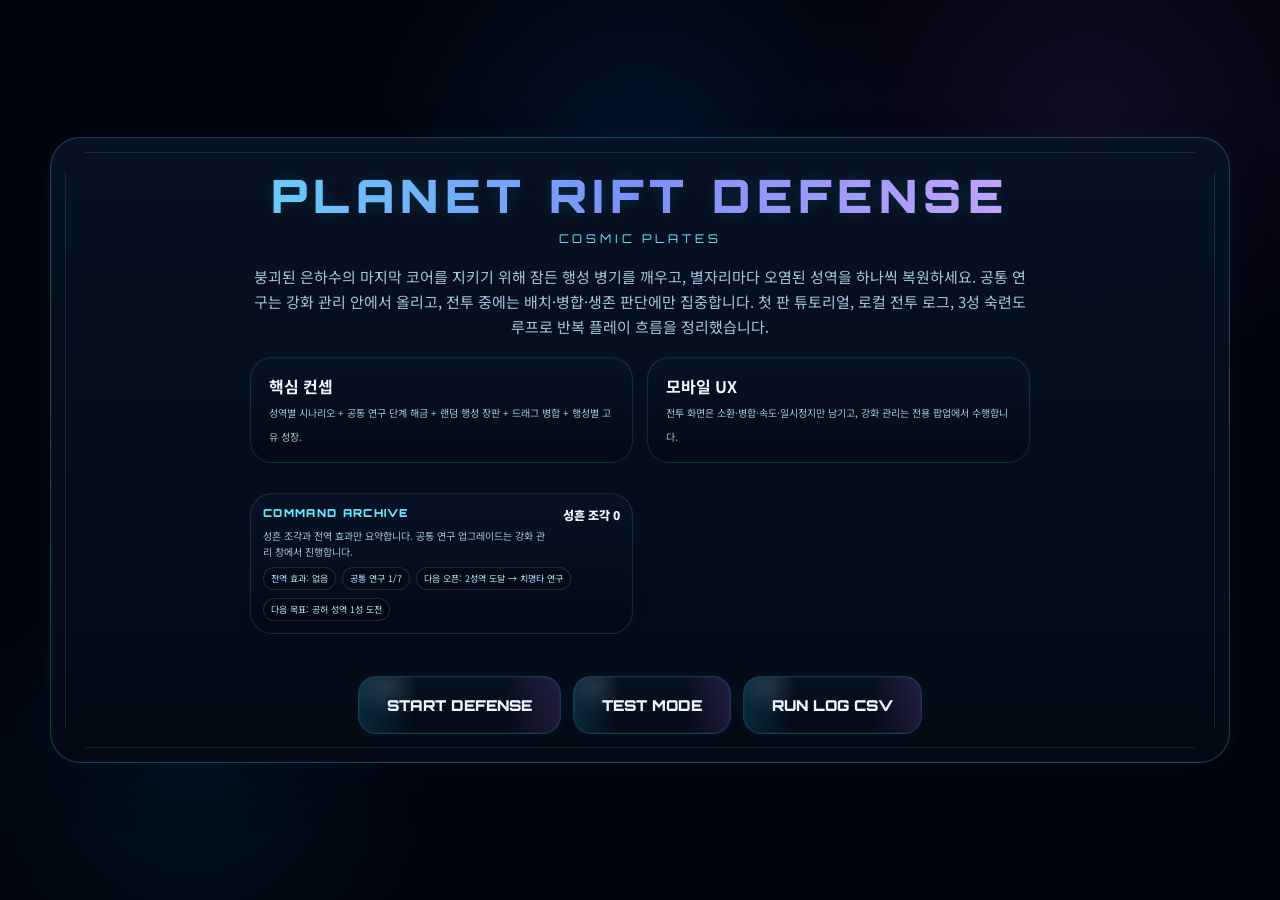
==== commit 8ce4be8b: "원복" ====
--- a/index.html
+++ b/index.html
@@ -7,8 +7,8 @@
 <link rel="icon" href="data:,">
 <!-- Build: v5 cache-fixed planet unit sprites + animated starfield + upgraded BGM -->
 <link href="https://fonts.googleapis.com/css2?family=Orbitron:wght@400;700;900&family=Noto+Sans+KR:wght@400;500;700;900&display=swap" rel="stylesheet">
-  <link rel="stylesheet" href="src/styles/base.css?v=mobile-combat-ui-align-v145">
-  <link rel="stylesheet" href="src/styles/patches.runtime.css?v=mobile-combat-ui-align-v145">
+  <link rel="stylesheet" href="src/styles/base.css?v=mobile-combat-flow-polish-v140">
+  <link rel="stylesheet" href="src/styles/patches.runtime.css?v=mobile-combat-flow-polish-v140">
 
 
 <!-- v189-cleanup-summary: exact duplicate style/script blocks removed; final patch order preserved. -->
@@ -325,13 +325,13 @@
 </div>
 
 <script src="src/scripts/clean-runtime.v38.js"></script>
-<script src="src/scripts/game-core.js?prd-flow=20260609-v145-mobile-combat-ui-align"></script>
+<script src="src/scripts/game-core.js?prd-flow=20260608-v140-mobile-combat-flow-polish"></script>
 <script src="src/scripts/stage-map-controller.v46.js?prd-flow=20260607-v110-result-core-v116"></script>
 
 <script src="src/scripts/armory-base.js"></script>
 
 
-<script src="src/scripts/patches.runtime.js?prd-flow=20260609-v145-mobile-combat-ui-align"></script>
+<script src="src/scripts/patches.runtime.js?prd-flow=20260608-v140-mobile-combat-flow-polish"></script>
 <script src="src/scripts/map-hud-recovery.v83.js?prd-flow=20260607"></script>
 <script src="src/scripts/galaxy-andromeda-direct-bridge.v37.js?prd-flow=20260607"></script>
 
--- a/src/styles/patches.runtime.css
+++ b/src/styles/patches.runtime.css
@@ -13,7 +13,6 @@
   --v74-sub:#a2c6dd;
   --v74-shadow:0 18px 42px rgba(2,6,23,.42), 0 0 20px rgba(6,182,255,.06);
 }
-
 /* STEP 1 ONLY: Main menu + Galaxy map */
 #menu{
   background:
@@ -2128,6 +2127,20052 @@
   }
 }
 
+/* V140 MOBILE COMBAT SAFE CONTROLS
+   Compact the landscape command stack and shift utility buttons away from the
+   iPhone landscape notch so neither layer covers the core/playfield. */
+@media (orientation:landscape) and (max-height:520px){
+  body.prd-combat-ui-active:not(.prd-map-ui-active) #combatHudCommands,
+  body.prd-vp-landscape.prd-combat-ui-active:not(.prd-map-ui-active) #combatHudCommands{
+    right:calc(6px + env(safe-area-inset-right,0px)) !important;
+    bottom:calc(24px + env(safe-area-inset-bottom,0px)) !important;
+    width:var(--v34-command-width,82px) !important;
+    min-width:0 !important;
+    max-width:var(--v34-command-width,82px) !important;
+  }
+  body.prd-combat-ui-active:not(.prd-map-ui-active) #combatHudCommands .battleActions,
+  body.prd-vp-landscape.prd-combat-ui-active:not(.prd-map-ui-active) #combatHudCommands .battleActions{
+    gap:4px !important;
+    padding:5px !important;
+    border-radius:13px !important;
+  }
+  body.prd-combat-ui-active:not(.prd-map-ui-active) #combatHudCommands #summonBtn,
+  body.prd-combat-ui-active:not(.prd-map-ui-active) #combatHudCommands #mergeBtn,
+  body.prd-combat-ui-active:not(.prd-map-ui-active) #combatHudCommands #speedBtn,
+  body.prd-combat-ui-active:not(.prd-map-ui-active) #combatHudCommands #pauseBtn,
+  body.prd-vp-landscape.prd-combat-ui-active:not(.prd-map-ui-active) #combatHudCommands button{
+    height:var(--v34-command-button-height,28px) !important;
+    min-height:var(--v34-command-button-height,28px) !important;
+    max-height:var(--v34-command-button-height,28px) !important;
+    padding:0 4px !important;
+    font-size:8.5px !important;
+    letter-spacing:0 !important;
+  }
+  body.prd-combat-ui-active:not(.prd-map-ui-active) #field .fieldTopControls,
+  body.prd-combat-ui-active:not(.prd-map-ui-active) #combatHudOverlay .fieldTopControls,
+  body.prd-combat-ui-active:not(.prd-map-ui-active) #combatHudTopLine .fieldTopControls{
+    right:calc(62px + var(--v34-command-safe,0px) + env(safe-area-inset-right,0px)) !important;
+    top:calc(6px + var(--prd-status-top-offset,0px)) !important;
+    gap:7px !important;
+  }
+  body.prd-combat-ui-active:not(.prd-map-ui-active) #field .fieldTopControls .fieldIconBtn,
+  body.prd-combat-ui-active:not(.prd-map-ui-active) #field .fieldTopControls #towerMenuBtn,
+  body.prd-combat-ui-active:not(.prd-map-ui-active) #field .fieldTopControls #audioBtn,
+  body.prd-combat-ui-active:not(.prd-map-ui-active) #combatHudOverlay .fieldTopControls .fieldIconBtn,
+  body.prd-combat-ui-active:not(.prd-map-ui-active) #combatHudOverlay .fieldTopControls #towerMenuBtn,
+  body.prd-combat-ui-active:not(.prd-map-ui-active) #combatHudOverlay .fieldTopControls #audioBtn,
+  body.prd-combat-ui-active:not(.prd-map-ui-active) #combatHudTopLine .fieldTopControls .fieldIconBtn,
+  body.prd-combat-ui-active:not(.prd-map-ui-active) #combatHudTopLine .fieldTopControls #towerMenuBtn,
+  body.prd-combat-ui-active:not(.prd-map-ui-active) #combatHudTopLine .fieldTopControls #audioBtn{
+    width:42px !important;
+    height:42px !important;
+    min-width:42px !important;
+    min-height:42px !important;
+  }
+}
+
+/* ===== v196-close-wallet-refine ===== */
+/* v196: make the close button read clearly as a close action and give the shard currency more presence. */
+#towerPopup .towerPopupClose{
+  display:flex !important;
+  align-items:center !important;
+  justify-content:center !important;
+  width:90px !important;
+  height:60px !important;
+  min-width:90px !important;
+  min-height:60px !important;
+  padding:0 14px !important;
+  border-radius:0 !important;
+  clip-path:polygon(14px 0,calc(100% - 14px) 0,100% 14px,100% calc(100% - 14px),calc(100% - 14px) 100%,14px 100%,0 calc(100% - 14px),0 14px) !important;
+  background:linear-gradient(180deg,rgba(12,36,62,.97),rgba(3,12,28,.98)) !important;
+  border:1px solid rgba(99,222,255,.48) !important;
+  box-shadow:0 0 0 1px rgba(255,255,255,.04) inset,0 0 16px rgba(71,222,255,.14) !important;
+  color:#f2fbff !important;
+  font-size:18px !important;
+  font-weight:900 !important;
+  letter-spacing:-.04em !important;
+  text-shadow:0 0 14px rgba(255,255,255,.12) !important;
+  line-height:1 !important;
+  white-space:nowrap !important;
+}
+#towerPopup .towerPopupClose::before,
+#towerPopup .towerPopupClose::after{
+  display:none !important;
+  content:none !important;
+}
+#towerPopup .towerPopupClose:hover,
+#towerPopup .towerPopupClose:focus-visible{
+  transform:translateY(-1px) !important;
+  filter:brightness(1.08) !important;
+  border-color:rgba(122,236,255,.7) !important;
+}
+
+#towerPopup .towerPopupWallet{
+  display:inline-flex !important;
+  align-items:flex-end !important;
+  justify-content:flex-start !important;
+  gap:12px !important;
+  padding:0 !important;
+  background:none !important;
+  border:0 !important;
+  box-shadow:none !important;
+}
+#towerPopup .towerPopupWallet::before,
+#towerPopup .towerPopupWallet::after{
+  display:none !important;
+  content:none !important;
+}
+#towerPopup .towerPopupWallet > span{
+  position:relative !important;
+  display:inline-flex !important;
+  align-items:center !important;
+  gap:10px !important;
+  font-size:20px !important;
+  font-weight:900 !important;
+  color:#dffbff !important;
+  letter-spacing:-.04em !important;
+  line-height:1.05 !important;
+  text-shadow:0 0 12px rgba(78,231,255,.12) !important;
+}
+#towerPopup .towerPopupWallet > span::before{
+  content:"" !important;
+  width:18px !important;
+  height:18px !important;
+  flex:0 0 18px !important;
+  border-radius:50% !important;
+  background:radial-gradient(circle at 38% 36%,#ffffff 0 18%,#9cf3ff 19% 47%,#3ab6ff 48% 72%,rgba(58,182,255,.35) 73% 100%) !important;
+  box-shadow:0 0 14px rgba(83,232,255,.45),0 0 4px rgba(255,255,255,.35) !important;
+}
+#towerPopup .towerPopupWallet > b{
+  font-family:'Orbitron',Pretendard,sans-serif !important;
+  font-size:48px !important;
+  font-weight:900 !important;
+  line-height:.92 !important;
+  letter-spacing:-.04em !important;
+  color:#fff1b5 !important;
+  text-shadow:0 0 10px rgba(255,232,153,.18),0 0 20px rgba(97,228,255,.10) !important;
+}
+@media (max-width:720px){
+  #towerPopup .towerPopupClose{
+    width:70px !important;
+    height:48px !important;
+    min-width:70px !important;
+    min-height:48px !important;
+    font-size:15px !important;
+  }
+  #towerPopup .towerPopupWallet{gap:8px !important;}
+  #towerPopup .towerPopupWallet > span{font-size:15px !important;gap:8px !important;}
+  #towerPopup .towerPopupWallet > span::before{width:14px !important;height:14px !important;flex-basis:14px !important;}
+  #towerPopup .towerPopupWallet > b{font-size:32px !important;}
+}
+
+/* ===== v197-wallet-emphasis ===== */
+/* v197: keep the shard counter simple text-only, but make it feel like an important currency. */
+#towerPopup .towerPopupWallet{
+  margin-top:10px !important;
+  display:flex !important;
+  align-items:flex-end !important;
+  gap:12px !important;
+}
+#towerPopup .towerPopupWallet .towerWalletItem.shard,
+#towerPopup .towerPopupWallet:not(:has(.towerWalletItem)){
+  position:relative !important;
+  display:inline-flex !important;
+  align-items:flex-end !important;
+  gap:12px !important;
+  padding:0 0 6px 0 !important;
+}
+#towerPopup .towerPopupWallet .towerWalletItem.shard::before,
+#towerPopup .towerPopupWallet:not(:has(.towerWalletItem))::before{
+  content:"" !important;
+  display:inline-block !important;
+  width:20px !important;
+  height:20px !important;
+  min-width:20px !important;
+  border-radius:50% !important;
+  align-self:center !important;
+  background:radial-gradient(circle at 38% 36%,#ffffff 0 18%,#c7fbff 19% 35%,#6ad7ff 36% 58%,#1b7de0 59% 76%,rgba(28,125,224,.18) 77% 100%) !important;
+  box-shadow:0 0 16px rgba(98,229,255,.48),0 0 4px rgba(255,255,255,.34) !important;
+}
+#towerPopup .towerPopupWallet .towerWalletItem.shard::after,
+#towerPopup .towerPopupWallet:not(:has(.towerWalletItem))::after{
+  content:"" !important;
+  position:absolute !important;
+  left:0 !important;
+  right:auto !important;
+  bottom:0 !important;
+  width:100% !important;
+  height:1px !important;
+  background:linear-gradient(90deg,rgba(100,232,255,.45),rgba(100,232,255,.12),transparent 92%) !important;
+}
+#towerPopup .towerPopupWallet .towerWalletItem.shard span,
+#towerPopup .towerPopupWallet > span{
+  font-size:18px !important;
+  line-height:1.05 !important;
+  font-weight:900 !important;
+  color:#8feeff !important;
+  letter-spacing:-0.04em !important;
+  text-transform:none !important;
+  text-shadow:0 0 10px rgba(95,230,255,.16) !important;
+}
+#towerPopup .towerPopupWallet .towerWalletItem.shard b,
+#towerPopup .towerPopupWallet > b{
+  font-family:'Orbitron',Pretendard,sans-serif !important;
+  font-size:40px !important;
+  line-height:.88 !important;
+  font-weight:900 !important;
+  color:#fff2af !important;
+  letter-spacing:-0.04em !important;
+  text-shadow:0 0 12px rgba(255,231,140,.18),0 0 24px rgba(92,225,255,.10) !important;
+}
+@media (max-width:720px){
+  #towerPopup .towerPopupWallet{margin-top:8px !important;gap:8px !important;}
+  #towerPopup .towerPopupWallet .towerWalletItem.shard,
+  #towerPopup .towerPopupWallet:not(:has(.towerWalletItem)){gap:8px !important;padding-bottom:4px !important;}
+  #towerPopup .towerPopupWallet .towerWalletItem.shard::before,
+  #towerPopup .towerPopupWallet:not(:has(.towerWalletItem))::before{width:15px !important;height:15px !important;min-width:15px !important;}
+  #towerPopup .towerPopupWallet .towerWalletItem.shard span,
+  #towerPopup .towerPopupWallet > span{font-size:14px !important;}
+  #towerPopup .towerPopupWallet .towerWalletItem.shard b,
+  #towerPopup .towerPopupWallet > b{font-size:28px !important;}
+}
+
+/* ===== v198-wallet-orange-fix ===== */
+/* v198: make shard wallet easier to read, prevent number clipping, and switch icon to orange. */
+#towerPopup .towerPopupWallet{
+  overflow:visible !important;
+  max-width:none !important;
+}
+#towerPopup .towerWalletItem.shard,
+#towerPopup .towerPopupWallet:not(:has(.towerWalletItem)){
+  width:auto !important;
+  min-width:214px !important;
+  max-width:none !important;
+  overflow:visible !important;
+  grid-template-columns:24px minmax(68px,1fr) auto !important;
+  gap:10px !important;
+  padding:0 16px 0 12px !important;
+}
+#towerPopup .towerWalletItem.shard::before,
+#towerPopup .towerPopupWallet:not(:has(.towerWalletItem))::before{
+  background:radial-gradient(circle at 36% 34%,#fff7d1 0 16%,#ffd489 17% 36%,#ffae41 37% 58%,#ff7f1c 59% 76%,rgba(255,127,28,.14) 77% 100%) !important;
+  box-shadow:0 0 16px rgba(255,165,61,.48),0 0 5px rgba(255,223,140,.34) !important;
+}
+#towerPopup .towerWalletItem.shard span,
+#towerPopup .towerPopupWallet > span{
+  color:#ffc35a !important;
+}
+#towerPopup .towerWalletItem.shard b,
+#towerPopup .towerPopupWallet > b{
+  color:#fff1a4 !important;
+  display:inline-block !important;
+  min-width:2.2ch !important;
+  padding-right:4px !important;
+  line-height:1 !important;
+  overflow:visible !important;
+}
+@media (max-width:720px){
+  #towerPopup .towerWalletItem.shard,
+  #towerPopup .towerPopupWallet:not(:has(.towerWalletItem)){
+    min-width:154px !important;
+    grid-template-columns:18px minmax(46px,1fr) auto !important;
+    gap:7px !important;
+    padding:0 10px 0 8px !important;
+  }
+  #towerPopup .towerWalletItem.shard::before,
+  #towerPopup .towerPopupWallet:not(:has(.towerWalletItem))::before{
+    width:18px !important;
+    height:18px !important;
+    min-width:18px !important;
+  }
+  #towerPopup .towerWalletItem.shard b,
+  #towerPopup .towerPopupWallet > b{
+    min-width:2ch !important;
+    padding-right:2px !important;
+  }
+}
+@media (min-width:721px){
+  #towerPopup .towerWalletItem.shard,
+  #towerPopup .towerPopupWallet:not(:has(.towerWalletItem)){
+    min-width:228px !important;
+  }
+}
+
+/* ===== v202-wallet-icon-center-with-shard-text ===== */
+/* v202: place the shard icon lower so its visual center matches the vertical center of the "성혼 조각" text row. */
+#towerPopup .towerWalletItem.shard::before,
+#towerPopup .towerPopupWallet:not(:has(.towerWalletItem))::before{
+  top:calc(50% + 12px) !important;
+  transform:translateY(-50%) !important;
+}
+@media (max-width:720px){
+  #towerPopup .towerWalletItem.shard::before,
+  #towerPopup .towerPopupWallet:not(:has(.towerWalletItem))::before{
+    top:calc(50% + 13px) !important;
+  }
+}
+
+/* ===== v203-wallet-icon-row-align-final ===== */
+/* v203: stop absolutely positioning the shard icon and align it as a normal grid item with the shard text row. */
+#towerPopup .towerPopupWallet{
+  align-items:center !important;
+}
+#towerPopup .towerWalletItem.shard,
+#towerPopup .towerPopupWallet:not(:has(.towerWalletItem)){
+  display:grid !important;
+  grid-template-columns:20px auto auto !important;
+  align-items:center !important;
+  column-gap:10px !important;
+  row-gap:0 !important;
+  padding:0 !important;
+}
+#towerPopup .towerWalletItem.shard::before,
+#towerPopup .towerPopupWallet:not(:has(.towerWalletItem))::before{
+  position:static !important;
+  left:auto !important;
+  top:auto !important;
+  transform:none !important;
+  display:block !important;
+  margin:6px 0 0 0 !important;
+  align-self:center !important;
+  justify-self:start !important;
+}
+#towerPopup .towerWalletItem.shard span,
+#towerPopup .towerPopupWallet > span,
+#towerPopup .towerWalletItem.shard b,
+#towerPopup .towerPopupWallet > b{
+  align-self:center !important;
+}
+@media (max-width:720px){
+  #towerPopup .towerWalletItem.shard,
+  #towerPopup .towerPopupWallet:not(:has(.towerWalletItem)){
+    grid-template-columns:18px auto auto !important;
+    column-gap:8px !important;
+  }
+  #towerPopup .towerWalletItem.shard::before,
+  #towerPopup .towerPopupWallet:not(:has(.towerWalletItem))::before{
+    margin-top:5px !important;
+  }
+}
+
+/* ===== v204-close-button-clear-label-final ===== */
+/* v204: redesign the armory close button so it reads clearly as a close action, not a percent sign. */
+#towerPopup .towerPopupClose{
+  width:76px !important;
+  height:76px !important;
+  min-width:76px !important;
+  min-height:76px !important;
+  padding:0 !important;
+  display:flex !important;
+  align-items:center !important;
+  justify-content:center !important;
+  overflow:hidden !important;
+  background:
+    linear-gradient(180deg, rgba(16,44,72,.98), rgba(5,16,34,.99)) !important;
+  border:1px solid rgba(98,229,255,.42) !important;
+  border-radius:0 !important;
+  clip-path:polygon(16px 0,calc(100% - 16px) 0,100% 16px,100% calc(100% - 16px),calc(100% - 16px) 100%,16px 100%,0 calc(100% - 16px),0 16px) !important;
+  box-shadow:
+    inset 0 0 0 1px rgba(255,255,255,.06),
+    inset 0 -10px 20px rgba(0,0,0,.18),
+    0 0 18px rgba(62,223,255,.12) !important;
+  color:#eefcff !important;
+  font-family:Pretendard,'Noto Sans KR',sans-serif !important;
+  font-size:17px !important;
+  font-weight:900 !important;
+  line-height:1 !important;
+  letter-spacing:-.05em !important;
+  text-shadow:0 0 12px rgba(255,255,255,.12) !important;
+  text-indent:0 !important;
+  white-space:nowrap !important;
+}
+#towerPopup .towerPopupClose::before,
+#towerPopup .towerPopupClose::after,
+#towerPopup .towerPopupClose span,
+#towerPopup .towerPopupClose i{
+  content:none !important;
+  display:none !important;
+}
+#towerPopup .towerPopupClose:hover,
+#towerPopup .towerPopupClose:focus-visible{
+  border-color:rgba(124,238,255,.72) !important;
+  filter:brightness(1.08) !important;
+  transform:translateY(-1px) !important;
+  box-shadow:
+    inset 0 0 0 1px rgba(255,255,255,.08),
+    inset 0 -10px 20px rgba(0,0,0,.16),
+    0 0 24px rgba(62,223,255,.18) !important;
+}
+#towerPopup .towerPopupClose:active{
+  transform:translateY(0) scale(.99) !important;
+}
+#towerPopup .towerPopupClose > *{pointer-events:none !important;}
+@media (max-width:720px){
+  #towerPopup .towerPopupClose{
+    width:66px !important;
+    height:66px !important;
+    min-width:66px !important;
+    min-height:66px !important;
+    font-size:15px !important;
+  }
+}
+
+/* ===== v186-armory-common-balance-fix ===== */
+/* v186: final balance pass for Common Research / Plate detail layout.
+   Fixes the visibly stretched right detail column seen after opening the armory,
+   especially the single-column info cards and over-tall upgrade dock. */
+#towerPopup[data-active-tab="common"] .towerPopupBody,
+#towerPopup[data-active-tab="plate"] .towerPopupBody{
+  grid-template-columns:104px minmax(0,1fr) !important;
+  gap:12px !important;
+}
+#towerPopup[data-active-tab="common"] .towerPopupList,
+#towerPopup[data-active-tab="plate"] .towerPopupList,
+#towerPopup[data-active-tab="common"] .towerPopupList.commonList,
+#towerPopup[data-active-tab="plate"] .towerPopupList.commonList{
+  width:104px !important;
+  min-width:104px !important;
+  max-width:104px !important;
+  flex:0 0 104px !important;
+  align-items:center !important;
+  gap:10px !important;
+  padding:10px 8px !important;
+}
+#towerPopup[data-active-tab="common"] .commonResearchItem,
+#towerPopup[data-active-tab="plate"] .plateInfoItem{
+  width:88px !important;
+  height:88px !important;
+  min-width:88px !important;
+  min-height:88px !important;
+  max-width:88px !important;
+  max-height:88px !important;
+  margin:0 auto !important;
+}
+#towerPopup[data-active-tab="common"] .towerPopupDetail,
+#towerPopup[data-active-tab="plate"] .towerPopupDetail{
+  padding:18px 18px 16px !important;
+}
+#towerPopup[data-active-tab="common"] .armoryCommonHero,
+#towerPopup[data-active-tab="plate"] .v164PlateHero{
+  margin:0 0 12px !important;
+  padding:0 0 12px !important;
+}
+#towerPopup[data-active-tab="common"] .armoryUpgradeDock{
+  grid-template-columns:minmax(0,1fr) 132px !important;
+  gap:12px !important;
+  min-height:96px !important;
+  margin:0 0 12px !important;
+  padding:14px 16px !important;
+}
+#towerPopup[data-active-tab="common"] .armoryUpgradeDock b{
+  font-size:16px !important;
+  line-height:1.28 !important;
+  word-break:keep-all !important;
+  overflow-wrap:anywhere !important;
+}
+#towerPopup[data-active-tab="common"] .armoryUpgradeDock span{
+  font-size:12px !important;
+  line-height:1.48 !important;
+}
+#towerPopup[data-active-tab="common"] .commonResearchBuy{
+  min-height:44px !important;
+  height:auto !important;
+  align-self:stretch !important;
+  font-size:14px !important;
+}
+#towerPopup[data-active-tab="common"] .armoryQuickGrid.v164InfoGrid,
+#towerPopup[data-active-tab="plate"] .armoryQuickGrid.v164InfoGrid{
+  display:grid !important;
+  grid-template-columns:repeat(2,minmax(0,1fr)) !important;
+  gap:10px !important;
+  margin:12px 0 12px !important;
+}
+#towerPopup[data-active-tab="common"] .armoryQuickGrid.v164InfoGrid .armoryQuickCard,
+#towerPopup[data-active-tab="plate"] .armoryQuickGrid.v164InfoGrid .armoryQuickCard{
+  min-width:0 !important;
+  min-height:84px !important;
+  padding:12px 14px !important;
+}
+#towerPopup[data-active-tab="common"] .armoryQuickGrid.v164InfoGrid .armoryQuickCard small,
+#towerPopup[data-active-tab="plate"] .armoryQuickGrid.v164InfoGrid .armoryQuickCard small{
+  font-size:10px !important;
+  line-height:1.1 !important;
+  margin-bottom:6px !important;
+  white-space:nowrap !important;
+}
+#towerPopup[data-active-tab="common"] .armoryQuickGrid.v164InfoGrid .armoryQuickCard b,
+#towerPopup[data-active-tab="plate"] .armoryQuickGrid.v164InfoGrid .armoryQuickCard b{
+  font-size:14px !important;
+  line-height:1.28 !important;
+  letter-spacing:-.02em !important;
+  word-break:keep-all !important;
+  overflow-wrap:anywhere !important;
+}
+#towerPopup[data-active-tab="common"] .v164Section,
+#towerPopup[data-active-tab="plate"] .v164Section{
+  margin:0 0 10px !important;
+  padding:12px 14px !important;
+}
+@media (max-width:760px){
+  #towerPopup[data-active-tab="common"] .towerPopupBody,
+  #towerPopup[data-active-tab="plate"] .towerPopupBody{
+    grid-template-columns:84px minmax(0,1fr) !important;
+    gap:8px !important;
+  }
+  #towerPopup[data-active-tab="common"] .towerPopupList,
+  #towerPopup[data-active-tab="plate"] .towerPopupList,
+  #towerPopup[data-active-tab="common"] .towerPopupList.commonList,
+  #towerPopup[data-active-tab="plate"] .towerPopupList.commonList{
+    width:84px !important;
+    min-width:84px !important;
+    max-width:84px !important;
+    flex-basis:84px !important;
+    padding:8px 4px !important;
+    gap:8px !important;
+  }
+  #towerPopup[data-active-tab="common"] .commonResearchItem,
+  #towerPopup[data-active-tab="plate"] .plateInfoItem{
+    width:68px !important;
+    height:74px !important;
+    min-width:68px !important;
+    min-height:74px !important;
+    max-width:68px !important;
+    max-height:74px !important;
+  }
+  #towerPopup[data-active-tab="common"] .armoryUpgradeDock{
+    grid-template-columns:1fr !important;
+  }
+  #towerPopup[data-active-tab="common"] .armoryQuickGrid.v164InfoGrid,
+  #towerPopup[data-active-tab="plate"] .armoryQuickGrid.v164InfoGrid{
+    grid-template-columns:1fr !important;
+    gap:8px !important;
+  }
+}
+
+/* ===== v187-wallet-text-lower-fix ===== */
+/* v187: move only the shard label/number slightly downward in the armory header. */
+#towerPopup .towerWalletItem span,
+#towerPopup .towerWalletItem b,
+#towerPopup #towerPopupWallet > span,
+#towerPopup #towerPopupWallet > b{
+  position:relative !important;
+  top:4px !important;
+}
+@media (max-width:760px){
+  #towerPopup .towerWalletItem span,
+  #towerPopup .towerWalletItem b,
+  #towerPopup #towerPopupWallet > span,
+  #towerPopup #towerPopupWallet > b{
+    top:3px !important;
+  }
+}
+
+/* ===== v33-landscape-right-edge-tighten ===== */
+/* v33: nudge landscape right-side battle UI closer to the right edge. */
+@media (orientation: landscape){
+  #combatHudTopLine{
+    right:8px !important;
+    left:12px !important;
+  }
+  #combatHudCommands{
+    right:4px !important;
+    bottom:8px !important;
+  }
+}
+
+/* ===== v34-compact-top-hud-no-selection-block ===== */
+/* v34: shrink battle top HUD so grid/tower selection remains visible and clickable. */
+#combatHudTopLine,
+#combatHudTopLine #combatHudLeft,
+#combatHudTopLine #combatHudRight,
+#combatHudTopLine #combatHudMeta,
+#combatHudTopLine #combatHudStatsWrap,
+#combatHudTopLine .battleStageLine,
+#combatHudTopLine .battleStatLine,
+#combatHudTopLine .battleStatLine .stat,
+#combatHudTopLine .compactWave,
+#combatHudTopLine .bar.compactWave{
+  pointer-events:none !important;
+}
+#combatHudTopLine #combatHudButtons,
+#combatHudTopLine .fieldTopControls,
+#combatHudTopLine .fieldTopControls *,
+#combatHudTopLine #combatHudButtons *{
+  pointer-events:auto !important;
+}
+@media (orientation: landscape){
+  #field{
+    --hud-edge-y:5px !important;
+    --hud-edge-x:8px !important;
+    --hud-top-gap:clamp(4px,.7vw,8px) !important;
+    --hud-item-gap:clamp(3px,.5vw,6px) !important;
+  }
+  #combatHudTopLine{
+    top:5px !important;
+    left:8px !important;
+    right:6px !important;
+    gap:clamp(4px,.7vw,8px) !important;
+    align-items:flex-start !important;
+    max-height:26px !important;
+  }
+  #combatHudTopLine #combatHudLeft{
+    flex:0 0 clamp(104px, 12vw, 152px) !important;
+    max-width:clamp(104px, 12vw, 152px) !important;
+    gap:3px !important;
+  }
+  #combatHudTopLine .battleStageLine{
+    height:22px !important;
+    min-height:22px !important;
+    max-height:22px !important;
+    padding:0 8px !important;
+    border-radius:999px !important;
+  }
+  #combatHudTopLine .battleStageLine .value{
+    font-size:clamp(10px,1.05vw,14px) !important;
+    letter-spacing:-.055em !important;
+  }
+  #combatHudTopLine .compactWave,
+  #combatHudTopLine .bar.compactWave{
+    height:2px !important;
+    min-height:2px !important;
+    margin-top:2px !important;
+    border-width:0 !important;
+    opacity:.78 !important;
+  }
+  #combatHudTopLine .battleStatLine.statGrid{
+    gap:clamp(3px,.45vw,6px) !important;
+  }
+  #combatHudTopLine .battleStatLine .stat{
+    height:22px !important;
+    min-height:22px !important;
+    max-height:22px !important;
+    min-width:clamp(30px,3.8vw,50px) !important;
+    max-width:clamp(38px,5.4vw,68px) !important;
+    padding:0 6px !important;
+    gap:2px !important;
+  }
+  #combatHudTopLine .battleStatLine .value,
+  #combatHudTopLine .battleStatLine #exp{
+    font-size:clamp(9px,1vw,12px) !important;
+    letter-spacing:-.055em !important;
+  }
+  #combatHudTopLine .battleStatLine .miniBar{
+    flex-basis:16px !important;
+    width:16px !important;
+    height:2px !important;
+  }
+  #combatHudTopLine .fieldTopControls .fieldIconBtn,
+  #combatHudTopLine .fieldTopControls #towerMenuBtn,
+  #combatHudTopLine .fieldTopControls #audioBtn{
+    width:26px !important;
+    height:26px !important;
+    min-width:26px !important;
+    min-height:26px !important;
+    max-width:26px !important;
+    max-height:26px !important;
+    flex:0 0 26px !important;
+  }
+  #combatHudTopLine .fieldTopControls .fieldIconBtn img,
+  #combatHudTopLine .fieldTopControls #towerMenuBtn img,
+  #combatHudTopLine .fieldTopControls #audioBtn img{
+    width:13px !important;
+    height:13px !important;
+  }
+}
+@media (orientation: portrait){
+  #combatHudTopLine{
+    top:8px !important;
+  }
+  #combatHudTopLine .battleStageLine{
+    height:28px !important;
+    min-height:28px !important;
+    max-height:28px !important;
+  }
+  #combatHudTopLine .battleStatLine .stat{
+    height:28px !important;
+    min-height:28px !important;
+    max-height:28px !important;
+  }
+  #combatHudTopLine .fieldTopControls .fieldIconBtn,
+  #combatHudTopLine .fieldTopControls #towerMenuBtn,
+  #combatHudTopLine .fieldTopControls #audioBtn{
+    width:34px !important;
+    height:34px !important;
+    min-width:34px !important;
+    min-height:34px !important;
+    max-width:34px !important;
+    max-height:34px !important;
+    flex-basis:34px !important;
+  }
+}
+
+/* ===== v37-fix-original-command-hitbox ===== */
+/* v37: kill the invisible original command hitbox.
+   The real game buttons (#summonBtn/#mergeBtn/#speedBtn/#pauseBtn) stay in the DOM
+   only as logic sources for the proxy docks. They must never receive pointer hits
+   over the battlefield. */
+#combatHudCommands,
+#combatHudCommands .battleActions,
+#combatHudCommands .battleActions .row,
+#combatHudCommands .battleActions .row3{
+  position:fixed !important;
+  left:-10000px !important;
+  top:-10000px !important;
+  right:auto !important;
+  bottom:auto !important;
+  width:1px !important;
+  height:1px !important;
+  min-width:1px !important;
+  min-height:1px !important;
+  max-width:1px !important;
+  max-height:1px !important;
+  margin:0 !important;
+  padding:0 !important;
+  overflow:hidden !important;
+  opacity:0 !important;
+  visibility:hidden !important;
+  pointer-events:none !important;
+  z-index:-1 !important;
+  transform:none !important;
+  clip-path:inset(50%) !important;
+}
+#combatHudCommands *,
+#combatHudCommands #summonBtn,
+#combatHudCommands #mergeBtn,
+#combatHudCommands #speedBtn,
+#combatHudCommands #pauseBtn{
+  opacity:0 !important;
+  visibility:hidden !important;
+  pointer-events:none !important;
+}
+#combatHudCommandsLandscapeDock,
+#combatHudCommandsPortraitDock,
+#combatHudCommandsLandscapeDock *,
+#combatHudCommandsPortraitDock *{
+  opacity:1 !important;
+  visibility:visible !important;
+  pointer-events:auto !important;
+  clip-path:none !important;
+}
+@media (orientation:landscape){
+  #combatHudCommandsLandscapeDock{display:block !important;right:4px !important;bottom:8px !important;z-index:80 !important;}
+  #combatHudCommandsPortraitDock{display:none !important;}
+}
+@media (orientation:portrait){
+  #combatHudCommandsPortraitDock{display:block !important;z-index:80 !important;}
+  #combatHudCommandsLandscapeDock{display:none !important;}
+}
+
+/* ===== v84-asset-applied-armory ===== */
+#towerPopup{
+  --tp-cyan:#25e7ff;
+  --tp-cyan-soft:rgba(37,231,255,.32);
+  --tp-line:rgba(90,208,255,.22);
+  --tp-panel:#030c1d;
+  --tp-panel-2:#07152b;
+  --tp-ink:#eff7ff;
+  --tp-mute:#9fb6cb;
+}
+#towerPopup .towerPopupPanel{
+  width:min(840px,calc(100vw - 34px)) !important;
+  max-height:min(840px,calc(100dvh - 26px)) !important;
+  border-radius:0 !important;
+  clip-path:polygon(24px 0,calc(100% - 24px) 0,100% 24px,100% calc(100% - 24px),calc(100% - 24px) 100%,24px 100%,0 calc(100% - 24px),0 24px) !important;
+  background:
+    radial-gradient(circle at 50% 0%,rgba(26,148,255,.12),transparent 34%),
+    linear-gradient(90deg,#051021 0%,#07204c 48%,#051021 100%) !important;
+  border:1px solid rgba(73,196,255,.26) !important;
+  box-shadow:0 32px 90px rgba(0,0,0,.62),0 0 0 1px rgba(15,33,64,.88) inset,0 0 44px rgba(27,137,255,.14) !important;
+  overflow:hidden !important;
+}
+#towerPopup .towerPopupPanel::before{
+  content:"";position:absolute;inset:0;pointer-events:none;z-index:0;
+  background:url('../../assets/images/ui/armory/frame_outer.png') center/100% 100% no-repeat;
+  opacity:.52;mix-blend-mode:screen;
+}
+#towerPopup .towerPopupPanel::after{
+  content:"";position:absolute;inset:12px;pointer-events:none;z-index:0;
+  border:1px solid rgba(75,193,255,.14);
+  clip-path:polygon(18px 0,calc(100% - 18px) 0,100% 18px,100% calc(100% - 18px),calc(100% - 18px) 100%,18px 100%,0 calc(100% - 18px),0 18px);
+  opacity:.9;
+}
+#towerPopup .towerPopupHeader,
+#towerPopup .towerPopupTabs,
+#towerPopup .towerPopupBody{position:relative;z-index:2;}
+#towerPopup .towerPopupHeader{
+  display:grid !important;grid-template-columns:minmax(0,1fr) auto auto !important;align-items:start !important;gap:18px !important;
+  padding:36px 34px 12px !important;border:0 !important;
+}
+#towerPopup .towerPopupKicker{
+  font-size:10px !important;letter-spacing:.18em !important;color:#35e9ff !important;font-weight:900 !important;
+  text-shadow:0 0 10px rgba(53,233,255,.22);
+}
+#towerPopup .towerPopupTitle{
+  margin-top:6px !important;font-family:Pretendard,'Noto Sans KR',sans-serif !important;font-size:34px !important;line-height:1.02 !important;
+  letter-spacing:-.065em !important;font-weight:950 !important;color:#fff !important;
+}
+#towerPopup .towerPopupWallet{
+  justify-self:end !important;display:flex !important;align-items:center !important;gap:10px !important;height:auto !important;min-width:0 !important;padding:0 !important;
+  background:none !important;border:0 !important;box-shadow:none !important;
+}
+#towerPopup .towerPopupWallet::before{display:none !important;content:none !important;}
+#towerPopup .towerWalletItem{
+  position:relative;display:flex;align-items:center;gap:10px;min-width:138px;padding:10px 14px 10px 40px;
+  background:linear-gradient(180deg,rgba(7,18,40,.86),rgba(4,11,25,.96));
+  border:1px solid rgba(84,201,255,.22);
+  clip-path:polygon(14px 0,100% 0,100% calc(100% - 14px),calc(100% - 14px) 100%,0 100%,0 14px);
+  box-shadow:0 0 22px rgba(34,231,255,.08),inset 0 1px 0 rgba(255,255,255,.06);
+}
+#towerPopup .towerWalletItem::before{
+  content:"";position:absolute;left:12px;top:50%;transform:translateY(-50%);width:18px;height:18px;border-radius:50%;
+  box-shadow:0 0 16px rgba(34,231,255,.42);
+}
+#towerPopup .towerWalletItem.shard::before{background:radial-gradient(circle,#ffffff 0 24%,#6cf6ff 25% 58%,#0aa2ff 59% 100%);}
+#towerPopup .towerWalletItem.gold::before{background:radial-gradient(circle,#fff7b0 0 22%,#ffd24d 23% 58%,#ff9b1a 59% 100%);box-shadow:0 0 16px rgba(255,179,59,.38);}
+#towerPopup .towerWalletItem span{font-size:11px !important;color:var(--tp-mute) !important;font-weight:850 !important;letter-spacing:-.02em !important;white-space:nowrap;}
+#towerPopup .towerWalletItem b{font-family:'Orbitron',Pretendard,sans-serif !important;font-size:18px !important;color:#fff !important;line-height:1 !important;letter-spacing:-.015em !important;}
+#towerPopup .towerPopupClose{
+  width:64px !important;height:64px !important;min-height:64px !important;align-self:start !important;border-radius:0 !important;padding:0 !important;
+  background:url('../../assets/images/ui/armory/close_btn.png') center/100% 100% no-repeat !important;border:0 !important;box-shadow:none !important;
+  color:transparent !important;font-size:0 !important;text-shadow:none !important;
+}
+#towerPopup .towerPopupClose::before,#towerPopup .towerPopupClose::after{display:none !important;}
+#towerPopup .towerPopupClose:hover{transform:translateY(-1px) scale(1.02);filter:brightness(1.08);}
+#towerPopup .towerPopupTabs{
+  display:flex !important;gap:12px !important;padding:0 34px 0 !important;margin:6px 0 0 !important;
+}
+#towerPopup .towerPopupTab{
+  position:relative;min-width:214px !important;height:74px !important;padding:0 28px !important;border-radius:0 !important;
+  clip-path:polygon(18px 0,100% 0,100% calc(100% - 18px),calc(100% - 18px) 100%,0 100%,0 18px) !important;
+  background:linear-gradient(180deg,rgba(7,18,40,.84),rgba(4,11,25,.96)) !important;
+  border:1px solid rgba(82,198,255,.22) !important;color:#8da1b8 !important;
+  font-family:Pretendard,'Noto Sans KR',sans-serif !important;font-size:26px !important;font-weight:920 !important;letter-spacing:-.05em !important;box-shadow:none !important;
+}
+#towerPopup .towerPopupTab::before{
+  content:"";position:absolute;inset:0;pointer-events:none;background:url('../../assets/images/ui/armory/tab_frame.png') center/100% 100% no-repeat;opacity:.22;mix-blend-mode:screen;
+}
+#towerPopup .towerPopupTab.active{
+  color:#fff !important;background:linear-gradient(180deg,rgba(23,120,170,.60),rgba(4,17,39,.96)) !important;border-color:rgba(53,233,255,.72) !important;
+  box-shadow:0 0 26px rgba(34,231,255,.14),inset 0 0 0 1px rgba(53,233,255,.22) !important;
+}
+#towerPopup .towerPopupTab.active::after{
+  content:"";position:absolute;left:20px;right:20px;bottom:0;height:4px;background:linear-gradient(90deg,transparent,rgba(51,238,255,.95),transparent);
+}
+#towerPopup .towerPopupBody{
+  grid-template-columns:140px minmax(0,1fr) !important;gap:0 !important;padding:0 20px 18px 20px !important;
+  max-height:calc(min(840px,100dvh - 26px) - 164px) !important;
+}
+#towerPopup .towerPopupList,
+#towerPopup .towerPopupList.commonList{
+  position:relative;height:100% !important;max-height:none !important;padding:14px 14px 14px 8px !important;gap:12px !important;overflow:auto !important;
+  background:linear-gradient(180deg,rgba(2,10,24,.72),rgba(2,8,22,.86)) !important;border-right:1px solid rgba(73,196,255,.18) !important;
+}
+#towerPopup .towerPopupList::before,
+#towerPopup .towerPopupDetail::before{
+  content:"";position:absolute;inset:0;pointer-events:none;z-index:0;opacity:.22;mix-blend-mode:screen;
+}
+#towerPopup .towerPopupList::before{background:url('../../assets/images/ui/armory/detail_panel.png') center/100% 100% no-repeat;}
+#towerPopup .towerPopupItem,
+#towerPopup .commonResearchItem{
+  position:relative !important;z-index:1 !important;width:92px !important;height:92px !important;min-width:92px !important;min-height:92px !important;padding:8px !important;
+  display:grid !important;place-items:center !important;border-radius:0 !important;clip-path:polygon(16px 0,100% 0,100% calc(100% - 16px),calc(100% - 16px) 100%,0 100%,0 16px) !important;
+  background:linear-gradient(180deg,rgba(7,18,40,.86),rgba(4,11,25,.98)) !important;border:1px solid rgba(84,201,255,.18) !important;
+  box-shadow:inset 0 0 0 1px rgba(11,31,58,.94),0 10px 24px rgba(0,0,0,.22) !important;overflow:hidden !important;
+}
+#towerPopup .towerPopupItem::before,
+#towerPopup .commonResearchItem::before{
+  content:"";position:absolute;inset:6px;pointer-events:none;clip-path:polygon(12px 0,100% 0,100% calc(100% - 12px),calc(100% - 12px) 100%,0 100%,0 12px);
+  border:1px solid rgba(84,201,255,.10);background:radial-gradient(circle at 50% 45%,rgba(34,231,255,.07),transparent 56%);
+}
+#towerPopup .towerPopupItem.active,
+#towerPopup .commonResearchItem.active{
+  background:linear-gradient(180deg,rgba(18,104,157,.78),rgba(4,14,33,.98)) !important;border-color:rgba(53,233,255,.82) !important;
+  box-shadow:0 0 0 1px rgba(53,233,255,.24) inset,0 0 26px rgba(34,231,255,.18),0 10px 24px rgba(0,0,0,.30) !important;
+}
+#towerPopup .towerPopupItem.locked img,
+#towerPopup .commonResearchItem.locked img{filter:grayscale(1) brightness(.22) blur(2px) !important;opacity:.34 !important;}
+#towerPopup .towerPopupItem.locked::after,
+#towerPopup .commonResearchItem.locked::after{
+  content:"" !important;position:absolute;right:8px !important;bottom:8px !important;z-index:2;width:22px !important;height:22px !important;
+  background:rgba(2,8,22,.92) url("data:image/svg+xml,%3Csvg xmlns='http://www.w3.org/2000/svg' viewBox='0 0 24 24'%3E%3Cpath fill='%23ffe39b' d='M7 10V8a5 5 0 0 1 10 0v2h1a1 1 0 0 1 1 1v9a1 1 0 0 1-1 1H6a1 1 0 0 1-1-1v-9a1 1 0 0 1 1-1h1Zm2 0h6V8a3 3 0 0 0-6 0v2Z'/%3E%3C/svg%3E") center/14px 14px no-repeat !important;
+  border:1px solid rgba(255,227,155,.34) !important;border-radius:50% !important;box-shadow:0 0 12px rgba(0,0,0,.34) !important;
+}
+#towerPopup .towerPopupThumb,
+#towerPopup .towerPopupThumb img,
+#towerPopup .commonResearchItem img.commonResearchImg{position:relative !important;z-index:1 !important;background:none !important;border:0 !important;}
+#towerPopup .towerPopupThumb{width:74px !important;height:74px !important;display:grid !important;place-items:center !important;}
+#towerPopup .towerPopupThumb img{width:74px !important;height:74px !important;object-fit:contain !important;filter:drop-shadow(0 0 14px rgba(34,231,255,.16)) !important;}
+#towerPopup .commonResearchItem img.commonResearchImg{width:52px !important;height:52px !important;filter:drop-shadow(0 0 14px var(--skill-color,#67e8f9)) brightness(1.08) !important;}
+#towerPopup .towerPopupDetail{
+  position:relative !important;padding:22px 24px 20px !important;border-radius:0 !important;overflow:auto !important;
+  clip-path:polygon(18px 0,100% 0,100% calc(100% - 18px),calc(100% - 18px) 100%,0 100%,0 18px) !important;
+  border:1px solid rgba(84,201,255,.20) !important;background:linear-gradient(180deg,rgba(6,18,42,.86),rgba(3,10,22,.95)) !important;
+}
+#towerPopup .towerPopupDetail::before{background:url('../../assets/images/ui/armory/detail_panel.png') center/100% 100% no-repeat;}
+#towerPopup .towerPopupDetail > *{position:relative;z-index:1;}
+#towerPopup .armoryTowerHero,
+#towerPopup .armoryCommonHero,
+#towerPopup .commonResearchHero{
+  display:grid !important;grid-template-columns:182px minmax(0,1fr) !important;gap:20px !important;align-items:center !important;
+  margin:0 0 18px !important;padding:0 0 16px !important;background:none !important;border:0 !important;border-bottom:1px solid rgba(84,201,255,.14) !important;box-shadow:none !important;
+}
+#towerPopup .armoryTowerThumb,
+#towerPopup .armoryCommonIcon,
+#towerPopup .commonResearchIcon{
+  width:178px !important;height:178px !important;border-radius:0 !important;clip-path:polygon(18px 0,100% 0,100% calc(100% - 18px),calc(100% - 18px) 100%,0 100%,0 18px) !important;
+  background:radial-gradient(circle at 50% 42%,rgba(84,201,255,.10),rgba(5,14,32,.84) 70%) !important;border:1px solid rgba(84,201,255,.18) !important;box-shadow:inset 0 1px 0 rgba(255,255,255,.05),0 0 30px rgba(34,231,255,.06) !important;
+}
+#towerPopup .armoryTowerThumb img{width:168px !important;height:168px !important;filter:drop-shadow(0 0 22px color-mix(in srgb,var(--planet-color,#67e8f9) 24%,transparent)) !important;}
+#towerPopup .armoryCommonIcon img,
+#towerPopup .commonResearchIcon img{width:92px !important;height:92px !important;}
+#towerPopup .armoryTowerTitle,
+#towerPopup .armoryCommonTitle,
+#towerPopup .commonResearchTitle{font-size:29px !important;line-height:1.05 !important;margin:0 !important;font-weight:950 !important;letter-spacing:-.055em !important;}
+#towerPopup .armoryTowerRole,
+#towerPopup .armoryCommonSubtitle,
+#towerPopup .commonResearchSubtitle{font-size:16px !important;line-height:1.42 !important;margin-top:9px !important;color:#edf7ff !important;font-weight:780 !important;}
+#towerPopup .armoryTags,
+#towerPopup .commonResearchTags{gap:7px !important;margin-top:10px !important;display:flex !important;flex-wrap:wrap !important;}
+#towerPopup .armoryTags .tag,
+#towerPopup .commonResearchTags .tag{padding:5px 10px !important;border-radius:0 !important;clip-path:polygon(10px 0,100% 0,100% calc(100% - 10px),calc(100% - 10px) 100%,0 100%,0 10px) !important;font-size:11px !important;background:rgba(6,18,40,.68) !important;border:1px solid rgba(84,201,255,.22) !important;color:#dff8ff !important;}
+#towerPopup .armoryQuickGrid,
+#towerPopup .armoryStatGrid,
+#towerPopup .commonResearchStats,
+#towerPopup .commonQuickGrid{display:grid !important;grid-template-columns:repeat(3,minmax(0,1fr)) !important;gap:12px !important;margin:6px 0 18px !important;}
+#towerPopup .armoryQuickCard,
+#towerPopup .armoryStat,
+#towerPopup .commonResearchStats > div,
+#towerPopup .commonScopeCard{
+  min-height:86px !important;padding:14px 16px !important;border-radius:0 !important;
+  clip-path:polygon(14px 0,100% 0,100% calc(100% - 14px),calc(100% - 14px) 100%,0 100%,0 14px) !important;
+  background:linear-gradient(180deg,rgba(6,18,40,.78),rgba(3,10,24,.96)) !important;border:1px solid rgba(84,201,255,.18) !important;box-shadow:inset 0 1px 0 rgba(255,255,255,.05) !important;
+}
+#towerPopup .armoryQuickCard small,
+#towerPopup .armoryStat small,
+#towerPopup .commonResearchStats small,
+#towerPopup .commonScopeCard small{display:block !important;margin-bottom:8px !important;font-size:12px !important;color:#8fa9be !important;font-weight:800 !important;letter-spacing:-.025em !important;}
+#towerPopup .armoryQuickCard b,
+#towerPopup .armoryStat b,
+#towerPopup .commonResearchStats b,
+#towerPopup .commonScopeCard b{display:block !important;font-size:15px !important;line-height:1.32 !important;color:#fff !important;font-weight:930 !important;letter-spacing:-.035em !important;word-break:keep-all !important;}
+#towerPopup .armoryQuickCard.highlight b{color:#32f1ff !important;}
+#towerPopup .armoryUpgradeDock{
+  grid-template-columns:minmax(0,1fr) 150px !important;gap:12px !important;padding:14px 16px !important;margin:0 0 16px !important;border-radius:0 !important;
+  clip-path:polygon(16px 0,100% 0,100% calc(100% - 16px),calc(100% - 16px) 100%,0 100%,0 16px) !important;
+  background:linear-gradient(180deg,rgba(10,28,58,.86),rgba(3,10,24,.96)) !important;border:1px solid color-mix(in srgb,var(--skill-color,#22e7ff) 36%,rgba(84,201,255,.20)) !important;
+}
+#towerPopup .commonResearchBuy{
+  border-radius:0 !important;clip-path:polygon(12px 0,100% 0,100% calc(100% - 12px),calc(100% - 12px) 100%,0 100%,0 12px) !important;
+  background:linear-gradient(180deg,rgba(23,140,191,.88),rgba(6,58,92,.96)) !important;border:1px solid rgba(53,233,255,.50) !important;
+  color:#fff !important;font-weight:900 !important;font-size:14px !important;letter-spacing:-.03em !important;
+}
+#towerPopup .commonResearchBuy:disabled{opacity:.54 !important;filter:grayscale(.18) !important;}
+#towerPopup .armorySection{margin-top:16px !important;padding-top:14px !important;border-top:1px solid rgba(84,201,255,.12) !important;}
+#towerPopup .armorySection h3,
+#towerPopup .commonTimelineTitle{font-size:17px !important;line-height:1.2 !important;margin:0 0 10px !important;padding-left:15px !important;font-weight:940 !important;letter-spacing:-.035em !important;color:#fff !important;}
+#towerPopup .armorySection h3::before,
+#towerPopup .commonTimelineTitle::before{width:8px !important;height:8px !important;border-radius:2px !important;top:.45em !important;background:#32f1ff !important;box-shadow:0 0 14px rgba(50,241,255,.35) !important;}
+#towerPopup .armorySection p{font-size:14px !important;line-height:1.62 !important;color:#d4e3f2 !important;}
+#towerPopup .armorySkillList{display:grid !important;gap:10px !important;}
+#towerPopup .armorySkillRow,
+#towerPopup .commonTimelineEntry{
+  border-radius:0 !important;clip-path:polygon(14px 0,100% 0,100% calc(100% - 14px),calc(100% - 14px) 100%,0 100%,0 14px) !important;
+  background:linear-gradient(180deg,rgba(6,18,40,.78),rgba(3,10,24,.96)) !important;border:1px solid rgba(84,201,255,.15) !important;
+}
+#towerPopup .armorySkillRow{grid-template-columns:62px 46px minmax(0,1fr) !important;gap:11px !important;min-height:64px !important;padding:10px 14px !important;align-items:center !important;}
+#towerPopup .armorySkillRow .skillIcon{width:38px !important;height:38px !important;border-radius:0 !important;clip-path:polygon(10px 0,100% 0,100% calc(100% - 10px),calc(100% - 10px) 100%,0 100%,0 10px) !important;background:rgba(2,10,24,.82) !important;border:1px solid rgba(84,201,255,.18) !important;font-size:22px !important;}
+#towerPopup .armorySkillRow b{font-size:15px !important;color:#31efff !important;}
+#towerPopup .armorySkillRow strong{font-size:14px !important;line-height:1.26 !important;color:#fff !important;}
+#towerPopup .armorySkillRow span{font-size:12px !important;line-height:1.42 !important;color:#9fb4c8 !important;}
+#towerPopup .armoryGeneralGrid{grid-template-columns:repeat(2,minmax(0,1fr)) !important;gap:12px !important;}
+#towerPopup .armoryGeneralCard{padding:12px 14px !important;border-radius:0 !important;clip-path:polygon(14px 0,100% 0,100% calc(100% - 14px),calc(100% - 14px) 100%,0 100%,0 14px) !important;grid-template-columns:42px minmax(0,1fr) !important;gap:12px !important;background:linear-gradient(180deg,rgba(6,18,40,.78),rgba(3,10,24,.96)) !important;border:1px solid rgba(84,201,255,.16) !important;}
+#towerPopup .armoryGeneralIcon{width:34px !important;height:34px !important;border-radius:0 !important;clip-path:polygon(9px 0,100% 0,100% calc(100% - 9px),calc(100% - 9px) 100%,0 100%,0 9px) !important;background:rgba(2,10,24,.82) !important;border:1px solid rgba(84,201,255,.18) !important;font-size:18px !important;color:#7defff !important;}
+#towerPopup .armoryGeneralCard b{font-size:14px !important;}
+#towerPopup .armoryGeneralCard span{font-size:12px !important;color:#9fb4c8 !important;}
+#towerPopup .commonTimelineEntry{padding:10px 14px !important;}
+#towerPopup .armoryLockedShell{position:relative !important;min-height:100% !important;}
+#towerPopup .armoryMasked{filter:blur(8px) brightness(.72) !important;opacity:.32 !important;}
+#towerPopup .armoryLockOverlay{padding:16px !important;background:linear-gradient(180deg,rgba(2,8,22,.18),rgba(2,8,22,.78)) !important;backdrop-filter:blur(2px) !important;border-radius:0 !important;}
+#towerPopup .armoryLockBox{
+  width:min(440px,100%) !important;padding:28px 28px 26px !important;border-radius:0 !important;text-align:center !important;color:#fff !important;
+  clip-path:polygon(18px 0,100% 0,100% calc(100% - 18px),calc(100% - 18px) 100%,0 100%,0 18px) !important;
+  background:linear-gradient(180deg,rgba(7,18,40,.90),rgba(4,11,25,.98)) !important;border:1px solid rgba(255,166,86,.34) !important;box-shadow:0 20px 48px rgba(0,0,0,.42) !important;position:relative !important;overflow:hidden !important;
+}
+#towerPopup .armoryLockBox::before{content:"";position:absolute;inset:0;background:url('../../assets/images/ui/armory/lock_panel.png') center/100% 100% no-repeat;opacity:.18;mix-blend-mode:screen;pointer-events:none;}
+#towerPopup .armoryLockIcon{font-size:34px !important;position:relative;z-index:1;}
+#towerPopup .armoryLockBox b,#towerPopup .armoryLockBox span{position:relative;z-index:1;}
+#towerPopup .armoryLockBox b{font-size:23px !important;}
+#towerPopup .armoryLockBox span{font-size:14px !important;line-height:1.55 !important;color:#d4e3f2 !important;}
+#towerPopup .towerPopupList::-webkit-scrollbar,
+#towerPopup .towerPopupDetail::-webkit-scrollbar{width:7px;height:7px;}
+#towerPopup .towerPopupList::-webkit-scrollbar-thumb,
+#towerPopup .towerPopupDetail::-webkit-scrollbar-thumb{background:rgba(84,201,255,.32);border-radius:999px;}
+#towerPopup .towerPopupList::-webkit-scrollbar-track,
+#towerPopup .towerPopupDetail::-webkit-scrollbar-track{background:transparent;}
+@media (max-width:900px){
+  #towerPopup .towerPopupPanel{width:calc(100vw - 24px) !important;max-height:calc(100dvh - 18px) !important;}
+  #towerPopup .towerPopupHeader{grid-template-columns:minmax(0,1fr) auto !important;padding:26px 20px 10px !important;gap:10px !important;}
+  #towerPopup .towerPopupWallet{grid-column:1 / -1 !important;justify-self:start !important;flex-wrap:wrap !important;}
+  #towerPopup .towerPopupClose{width:56px !important;height:56px !important;min-height:56px !important;}
+  #towerPopup .towerPopupTabs{padding:0 20px !important;gap:10px !important;}
+  #towerPopup .towerPopupTab{min-width:0 !important;flex:1 1 0 !important;height:62px !important;font-size:22px !important;}
+  #towerPopup .towerPopupBody{grid-template-columns:112px minmax(0,1fr) !important;padding:0 12px 14px 12px !important;max-height:calc(100dvh - 172px) !important;}
+  #towerPopup .towerPopupItem,#towerPopup .commonResearchItem{width:74px !important;height:74px !important;min-width:74px !important;min-height:74px !important;}
+  #towerPopup .towerPopupThumb{width:58px !important;height:58px !important;}
+  #towerPopup .towerPopupThumb img{width:58px !important;height:58px !important;}
+  #towerPopup .commonResearchItem img.commonResearchImg{width:42px !important;height:42px !important;}
+  #towerPopup .towerPopupDetail{padding:16px 16px 14px !important;}
+  #towerPopup .armoryTowerHero,#towerPopup .armoryCommonHero,#towerPopup .commonResearchHero{grid-template-columns:118px minmax(0,1fr) !important;gap:14px !important;padding-bottom:12px !important;margin-bottom:14px !important;}
+  #towerPopup .armoryTowerThumb,#towerPopup .armoryCommonIcon,#towerPopup .commonResearchIcon{width:112px !important;height:112px !important;}
+  #towerPopup .armoryTowerThumb img{width:104px !important;height:104px !important;}
+  #towerPopup .armoryCommonIcon img,#towerPopup .commonResearchIcon img{width:62px !important;height:62px !important;}
+  #towerPopup .armoryTowerTitle,#towerPopup .armoryCommonTitle,#towerPopup .commonResearchTitle{font-size:24px !important;}
+  #towerPopup .armoryTowerRole,#towerPopup .armoryCommonSubtitle,#towerPopup .commonResearchSubtitle{font-size:13px !important;}
+  #towerPopup .armoryQuickGrid,#towerPopup .armoryStatGrid,#towerPopup .commonResearchStats,#towerPopup .commonQuickGrid{grid-template-columns:repeat(2,minmax(0,1fr)) !important;gap:8px !important;}
+}
+@media (max-width:640px){
+  #towerPopup .towerPopupTitle{font-size:28px !important;}
+  #towerPopup .towerPopupBody{grid-template-columns:88px minmax(0,1fr) !important;max-height:calc(100dvh - 166px) !important;}
+  #towerPopup .towerPopupList,#towerPopup .towerPopupList.commonList{padding:10px 8px 10px 4px !important;gap:8px !important;}
+  #towerPopup .towerPopupItem,#towerPopup .commonResearchItem{width:58px !important;height:58px !important;min-width:58px !important;min-height:58px !important;padding:5px !important;}
+  #towerPopup .towerPopupThumb{width:44px !important;height:44px !important;}
+  #towerPopup .towerPopupThumb img{width:44px !important;height:44px !important;}
+  #towerPopup .commonResearchItem img.commonResearchImg{width:34px !important;height:34px !important;}
+  #towerPopup .armoryTowerHero,#towerPopup .armoryCommonHero,#towerPopup .commonResearchHero{grid-template-columns:1fr !important;}
+  #towerPopup .armoryTowerThumb,#towerPopup .armoryCommonIcon,#towerPopup .commonResearchIcon{width:90px !important;height:90px !important;}
+  #towerPopup .armoryTowerThumb img{width:84px !important;height:84px !important;}
+  #towerPopup .armoryCommonIcon img,#towerPopup .commonResearchIcon img{width:52px !important;height:52px !important;}
+  #towerPopup .armoryQuickGrid,#towerPopup .armoryStatGrid,#towerPopup .commonResearchStats,#towerPopup .commonQuickGrid,#towerPopup .armoryGeneralGrid{grid-template-columns:1fr !important;}
+  #towerPopup .armoryQuickCard,#towerPopup .armoryStat,#towerPopup .commonResearchStats > div,#towerPopup .commonScopeCard{min-height:68px !important;padding:11px 12px !important;}
+  #towerPopup .armoryQuickCard small,#towerPopup .armoryStat small,#towerPopup .commonResearchStats small{font-size:10px !important;margin-bottom:5px !important;}
+  #towerPopup .armoryQuickCard b,#towerPopup .armoryStat b,#towerPopup .commonResearchStats b{font-size:13px !important;}
+  #towerPopup .armorySection p{font-size:12px !important;line-height:1.54 !important;}
+  #towerPopup .armorySkillRow{grid-template-columns:44px minmax(0,1fr) !important;}
+  #towerPopup .armorySkillRow .skillIcon{display:none !important;}
+  #towerPopup .armorySkillRow b{font-size:13px !important;}
+  #towerPopup .armorySkillRow strong{font-size:12px !important;}
+  #towerPopup .armorySkillRow span{font-size:11px !important;}
+  #towerPopup .armoryUpgradeDock{grid-template-columns:1fr !important;}
+}
+
+/* ===== v85-final-armory-apply ===== */
+/* V85 final armory application — applies generated sci-fi kit to popup + battle HUD */
+#towerPopup .towerPopupPanel{
+  position:relative !important;
+  width:min(930px, calc(100vw - 34px)) !important;
+  max-height:min(760px, calc(100dvh - 28px)) !important;
+  border:0 !important;
+  border-radius:26px !important;
+  background:linear-gradient(180deg,#021229 0%, #02091a 100%) !important;
+  box-shadow:0 28px 88px rgba(0,0,0,.58), 0 0 0 1px rgba(82,184,255,.18) inset !important;
+  overflow:hidden !important;
+}
+#towerPopup .towerPopupPanel::before{
+  content:""; position:absolute; inset:0; pointer-events:none; z-index:0;
+  background:url('../../assets/images/ui/generated/hud_main_panel.png') center/100% 100% no-repeat;
+  opacity:.98;
+}
+#towerPopup .towerPopupPanel::after{
+  content:""; position:absolute; inset:0; pointer-events:none; z-index:0;
+  background:
+    radial-gradient(circle at 72% 8%, rgba(70,194,255,.16), transparent 20%),
+    radial-gradient(circle at 16% 4%, rgba(255,255,255,.08), transparent 16%),
+    linear-gradient(180deg, rgba(255,255,255,.02), rgba(0,0,0,.08));
+}
+#towerPopup .towerPopupHeader,
+#towerPopup .towerPopupTabs,
+#towerPopup .towerPopupBody{position:relative; z-index:1;}
+#towerPopup .towerPopupHeader{
+  display:grid !important;
+  grid-template-columns:minmax(0,1fr) auto auto !important;
+  align-items:start !important;
+  gap:14px !important;
+  padding:28px 34px 10px !important;
+  border:0 !important;
+  background:transparent !important;
+}
+#towerPopup .towerPopupKicker{
+  font-family:'Orbitron',Pretendard,sans-serif !important;
+  font-size:11px !important; letter-spacing:.18em !important;
+  color:#45e6ff !important; font-weight:900 !important;
+  text-shadow:0 0 14px rgba(69,230,255,.28) !important;
+}
+#towerPopup .towerPopupTitle{
+  margin-top:6px !important; font-family:'Orbitron',Pretendard,sans-serif !important;
+  font-size:46px !important; line-height:1.02 !important; letter-spacing:-.04em !important;
+  color:#f4f8ff !important; font-weight:900 !important;
+}
+#towerPopup .towerPopupWallet{
+  display:flex !important; gap:12px !important; align-items:center !important; justify-content:flex-end !important;
+  padding:0 !important; min-width:0 !important; height:auto !important; background:none !important; border:0 !important; box-shadow:none !important;
+}
+#towerPopup .towerWalletItem{
+  position:relative !important; display:flex !important; align-items:center !important; justify-content:space-between !important;
+  min-width:174px !important; height:54px !important; padding:0 18px 0 50px !important;
+  clip-path:polygon(18px 0,100% 0,100% calc(100% - 16px),calc(100% - 16px) 100%,0 100%,0 16px) !important;
+  background:linear-gradient(180deg,rgba(5,19,42,.94),rgba(3,10,22,.96)) !important;
+  border:1px solid rgba(84,211,255,.32) !important;
+  box-shadow:0 0 0 1px rgba(9,38,66,.86) inset, 0 12px 24px rgba(0,0,0,.18) !important;
+}
+#towerPopup .towerWalletItem::before{
+  content:""; position:absolute; left:16px; top:50%; transform:translateY(-50%);
+  width:24px; height:24px; border-radius:50%;
+  background:radial-gradient(circle,#ffffff 0 22%,#6cf6ff 23% 54%,#0f94ff 55% 100%);
+  box-shadow:0 0 14px rgba(77,220,255,.55);
+}
+#towerPopup .towerWalletItem.gold::before{
+  background:radial-gradient(circle,#fff5d2 0 22%,#ffd768 23% 54%,#ff9d00 55% 100%);
+  box-shadow:0 0 14px rgba(255,175,41,.48);
+}
+#towerPopup .towerWalletItem span{font-size:11px !important; color:#8ea7c0 !important; font-weight:800 !important; white-space:nowrap !important;}
+#towerPopup .towerWalletItem b{font-family:'Orbitron',Pretendard,sans-serif !important; font-size:23px !important; line-height:1 !important; color:#f8fbff !important;}
+#towerPopup .towerPopupClose{
+  position:relative !important; width:72px !important; height:72px !important; min-height:72px !important;
+  padding:0 !important; background:none !important; border:0 !important; box-shadow:none !important; border-radius:0 !important;
+  color:transparent !important; font-size:0 !important;
+}
+#towerPopup .towerPopupClose::before{
+  content:""; position:absolute; inset:0; background:url('../../assets/images/ui/generated/close_btn.png') center/contain no-repeat;
+}
+#towerPopup .towerPopupTabs{
+  display:grid !important; grid-template-columns:repeat(2, minmax(0, 340px)) !important; gap:14px !important;
+  padding:0 34px 8px !important; margin:4px 0 0 !important;
+}
+#towerPopup .towerPopupTab{
+  position:relative !important; height:88px !important; padding:0 24px !important; background:none !important; border:0 !important; box-shadow:none !important;
+  font-family:'Orbitron',Pretendard,sans-serif !important; font-size:21px !important; font-weight:900 !important;
+  letter-spacing:-.03em !important; color:#8fa5bc !important; text-align:center !important;
+}
+#towerPopup .towerPopupTab::before{
+  content:""; position:absolute; inset:0; background:url('../../assets/images/ui/generated/tab_inactive.png') center/100% 100% no-repeat; z-index:-1;
+}
+#towerPopup .towerPopupTab.active{color:#f5fbff !important; text-shadow:0 0 16px rgba(69,230,255,.24) !important;}
+#towerPopup .towerPopupTab.active::before{background-image:url('../../assets/images/ui/generated/tab_active.png');}
+#towerPopup .towerPopupBody{
+  grid-template-columns:132px minmax(0,1fr) !important;
+  gap:18px !important; padding:8px 34px 28px !important;
+  max-height:calc(min(760px, 100dvh - 28px) - 176px) !important; height:auto !important;
+}
+#towerPopup .towerPopupList,
+#towerPopup .towerPopupList.commonList{
+  padding:8px 0 !important; gap:10px !important; align-items:center !important; min-width:0 !important;
+}
+#towerPopup .towerPopupItem,
+#towerPopup .commonResearchItem{
+  position:relative !important; width:104px !important; height:124px !important; min-width:104px !important; min-height:124px !important;
+  display:grid !important; place-items:center !important; padding:0 !important; margin:0 auto !important;
+  background:none !important; border:0 !important; box-shadow:none !important; border-radius:0 !important; overflow:visible !important;
+}
+#towerPopup .towerPopupItem::before,
+#towerPopup .commonResearchItem::before{
+  content:""; position:absolute; inset:0; background:url('../../assets/images/ui/generated/slot_inactive.png') center/100% 100% no-repeat !important;
+}
+#towerPopup .towerPopupItem.active::before,
+#towerPopup .commonResearchItem.active::before{background-image:url('../../assets/images/ui/generated/slot_active.png') !important;}
+#towerPopup .towerPopupItem.locked::before,
+#towerPopup .commonResearchItem.locked::before{background-image:url('../../assets/images/ui/generated/slot_locked.png') !important;}
+#towerPopup .towerPopupItem.active::after,
+#towerPopup .commonResearchItem.active::after{
+  content:""; position:absolute; left:-8px; top:50%; transform:translateY(-50%);
+  width:14px; height:66px; border-radius:999px; background:linear-gradient(180deg, rgba(105,243,255,.1), rgba(105,243,255,.82), rgba(105,243,255,.1));
+  box-shadow:0 0 18px rgba(105,243,255,.45);
+}
+#towerPopup .towerPopupItem.locked::after,
+#towerPopup .commonResearchItem.locked::after{
+  content:"" !important; position:absolute !important; right:8px !important; bottom:8px !important;
+  width:26px !important; height:26px !important; background:url('../../assets/images/ui/generated/lock_badge.png') center/contain no-repeat !important;
+  border:0 !important; border-radius:0 !important;
+}
+#towerPopup .towerPopupThumb{width:74px !important; height:74px !important; background:none !important; border:0 !important; box-shadow:none !important; z-index:1 !important;}
+#towerPopup .towerPopupThumb img{width:74px !important; height:74px !important; object-fit:contain !important; filter:drop-shadow(0 0 16px rgba(0,0,0,.24));}
+#towerPopup .commonResearchItem img.commonResearchImg{position:relative !important; z-index:1 !important; width:56px !important; height:56px !important; filter:drop-shadow(0 0 14px var(--skill-color,#67e8f9)) brightness(1.05) !important;}
+#towerPopup .towerPopupItem.locked img,#towerPopup .commonResearchItem.locked img{filter:grayscale(.92) brightness(.28) blur(2px) !important; opacity:.4 !important;}
+#towerPopup .towerPopupDetail{
+  position:relative !important; overflow:auto !important;
+  padding:24px 28px 20px !important; background:transparent !important; border:0 !important; border-radius:0 !important;
+}
+#towerPopup .towerPopupDetail::before{
+  content:""; position:absolute; inset:0; background:url('../../assets/images/ui/generated/detail_frame.png') center/100% 100% no-repeat; pointer-events:none; z-index:0;
+}
+#towerPopup .towerPopupDetail::after{
+  content:""; position:absolute; right:14px; bottom:12px; width:150px; height:150px;
+  background:url('../../assets/images/ui/generated/radar.png') center/contain no-repeat; opacity:.72; pointer-events:none; z-index:0;
+}
+#towerPopup .towerPopupDetail > *{position:relative; z-index:1;}
+#towerPopup .armoryTowerHero,
+#towerPopup .armoryCommonHero,
+#towerPopup .commonResearchHero{
+  display:grid !important; grid-template-columns:174px minmax(0,1fr) !important; gap:20px !important;
+  align-items:center !important; padding-bottom:16px !important; margin-bottom:14px !important;
+  border-bottom:1px solid rgba(82,154,196,.28) !important;
+}
+#towerPopup .armoryTowerThumb,
+#towerPopup .armoryCommonIcon,
+#towerPopup .commonResearchIcon{
+  position:relative !important; width:170px !important; height:170px !important; background:none !important; border:0 !important; box-shadow:none !important;
+  display:grid !important; place-items:center !important;
+}
+#towerPopup .armoryTowerThumb::before,
+#towerPopup .armoryCommonIcon::before,
+#towerPopup .commonResearchIcon::before{
+  content:""; position:absolute; inset:0; background:url('../../assets/images/ui/generated/hero_plate.png') center/100% 100% no-repeat;
+}
+#towerPopup .armoryTowerThumb img{position:relative; z-index:1; width:136px !important; height:136px !important; object-fit:contain !important; filter:drop-shadow(0 0 24px rgba(0,0,0,.32));}
+#towerPopup .armoryCommonIcon img,#towerPopup .commonResearchIcon img{position:relative; z-index:1; width:92px !important; height:92px !important; object-fit:contain !important;}
+#towerPopup .armoryTowerTitle,
+#towerPopup .armoryCommonTitle,
+#towerPopup .commonResearchTitle{font-family:'Pretendard','Noto Sans KR',sans-serif !important; font-size:32px !important; line-height:1.02 !important; font-weight:900 !important; letter-spacing:-.04em !important; margin:0 0 8px !important;}
+#towerPopup .armoryTowerRole,
+#towerPopup .armoryCommonSubtitle,
+#towerPopup .commonResearchSubtitle{font-size:16px !important; color:#eef4ff !important; font-weight:700 !important; letter-spacing:-.02em !important; line-height:1.45 !important;}
+#towerPopup .armoryTags{display:flex !important; flex-wrap:wrap !important; gap:8px !important; margin-top:12px !important;}
+#towerPopup .armoryTags .tag,
+#towerPopup .towerPopupDetail .planetDetailTags .tag{
+  min-height:30px !important; padding:0 14px !important; display:inline-flex !important; align-items:center !important; justify-content:center !important;
+  font-size:12px !important; color:#d7eaf7 !important; font-weight:800 !important;
+  clip-path:polygon(12px 0,100% 0,100% calc(100% - 12px),calc(100% - 12px) 100%,0 100%,0 12px) !important;
+  background:linear-gradient(180deg,rgba(7,22,47,.92),rgba(4,12,28,.95)) !important; border:1px solid rgba(73,135,183,.34) !important; border-radius:0 !important;
+}
+#towerPopup .armoryQuickGrid,
+#towerPopup .armoryStatGrid,
+#towerPopup .commonResearchStats,
+#towerPopup .commonQuickGrid,
+#towerPopup .armoryGeneralGrid{display:grid !important; grid-template-columns:repeat(3, minmax(0,1fr)) !important; gap:12px !important; margin-bottom:16px !important;}
+#towerPopup .armoryQuickCard,
+#towerPopup .armoryStat,
+#towerPopup .commonResearchStats > div,
+#towerPopup .commonScopeCard,
+#towerPopup .armoryGeneralCard{
+  min-height:88px !important; padding:14px 16px !important; border-radius:0 !important;
+  clip-path:polygon(14px 0,100% 0,100% calc(100% - 14px),calc(100% - 14px) 100%,0 100%,0 14px) !important;
+  background:linear-gradient(180deg,rgba(5,18,40,.94),rgba(3,11,25,.98)) !important;
+  border:1px solid rgba(66,125,170,.34) !important;
+  box-shadow:0 0 0 1px rgba(10,37,66,.78) inset !important;
+}
+#towerPopup .armoryQuickCard.highlight,
+#towerPopup .armoryStat.highlight{background:linear-gradient(180deg,rgba(8,43,74,.95),rgba(4,16,34,.98)) !important; border-color:rgba(88,220,255,.48) !important; box-shadow:0 0 0 1px rgba(88,220,255,.15) inset, 0 0 20px rgba(88,220,255,.08) !important;}
+#towerPopup .armoryQuickCard small,#towerPopup .armoryStat small,#towerPopup .commonResearchStats small,#towerPopup .armoryGeneralCard span{display:block !important; font-size:12px !important; color:#8ea6bf !important; font-weight:800 !important; margin-bottom:8px !important;}
+#towerPopup .armoryQuickCard b,#towerPopup .armoryStat b,#towerPopup .commonResearchStats b,#towerPopup .armoryGeneralCard b{display:block !important; font-size:15px !important; color:#f5fbff !important; font-weight:900 !important; line-height:1.32 !important; letter-spacing:-.03em !important;}
+#towerPopup .armorySection{margin-top:14px !important;}
+#towerPopup .armorySection h3,
+#towerPopup .commonTimelineTitle{
+  display:flex !important; align-items:center !important; gap:10px !important;
+  font-size:20px !important; line-height:1.18 !important; color:#f5fbff !important; font-weight:900 !important; margin:0 0 12px !important; letter-spacing:-.03em !important;
+}
+#towerPopup .armorySection h3::before,
+#towerPopup .commonTimelineTitle::before{
+  content:""; width:14px; height:14px; background:url('../../assets/images/ui/generated/bullet.png') center/contain no-repeat;
+  filter:drop-shadow(0 0 10px rgba(80,226,255,.42)); flex:0 0 14px;
+}
+#towerPopup .armorySection p{font-size:14px !important; line-height:1.66 !important; color:#dbe7f4 !important; letter-spacing:-.015em !important; margin:0 !important;}
+#towerPopup .armorySkillList{display:grid !important; gap:10px !important;}
+#towerPopup .armorySkillRow{
+  display:grid !important; grid-template-columns:66px 38px minmax(0,1fr) !important; gap:14px !important; align-items:center !important;
+  min-height:86px !important; padding:0 18px !important; border:0 !important; border-radius:0 !important;
+  clip-path:polygon(14px 0,100% 0,100% calc(100% - 14px),calc(100% - 14px) 100%,0 100%,0 14px) !important;
+  background:linear-gradient(180deg,rgba(5,18,40,.94),rgba(3,11,25,.98)) !important; box-shadow:0 0 0 1px rgba(66,125,170,.28) inset !important;
+}
+#towerPopup .armorySkillRow b{font-family:'Orbitron',Pretendard,sans-serif !important; font-size:18px !important; color:#45efff !important;}
+#towerPopup .armorySkillRow .skillIcon{font-size:24px !important; text-align:center !important;}
+#towerPopup .armorySkillRow strong{display:block !important; font-size:17px !important; color:#f5fbff !important; font-weight:800 !important;}
+#towerPopup .armorySkillRow span{display:block !important; font-size:13px !important; color:#90a8c0 !important; line-height:1.42 !important; margin-top:4px !important;}
+#towerPopup .armoryGeneralGrid{grid-template-columns:repeat(2,minmax(0,1fr)) !important;}
+#towerPopup .armoryGeneralCard{display:flex !important; align-items:center !important; gap:14px !important; min-height:94px !important;}
+#towerPopup .armoryGeneralIcon{width:50px !important; height:50px !important; display:grid !important; place-items:center !important; font-size:22px !important; color:#7de8ff !important; border:1px solid rgba(84,211,255,.3) !important; clip-path:polygon(10px 0,100% 0,100% calc(100% - 10px),calc(100% - 10px) 100%,0 100%,0 10px) !important; background:rgba(6,19,39,.9) !important; flex:0 0 50px !important;}
+#towerPopup .armoryUpgradeDock{
+  position:relative !important; display:grid !important; grid-template-columns:minmax(0,1fr) 170px !important; gap:16px !important; align-items:center !important;
+  min-height:128px !important; padding:22px 22px 18px !important; margin-bottom:16px !important;
+  border:0 !important; background:url('../../assets/images/ui/generated/next_upgrade_panel.png') center/100% 100% no-repeat !important; box-shadow:none !important;
+}
+#towerPopup .armoryUpgradeDock small{display:block !important; font-family:'Orbitron',Pretendard,sans-serif !important; font-size:13px !important; letter-spacing:.12em !important; color:#ffad39 !important; margin-bottom:8px !important;}
+#towerPopup .armoryUpgradeDock b{display:block !important; font-size:20px !important; color:#f7fbff !important; font-weight:900 !important; line-height:1.22 !important;}
+#towerPopup .armoryUpgradeDock span{display:block !important; margin-top:6px !important; font-size:13px !important; line-height:1.45 !important; color:#a7bdd2 !important;}
+#towerPopup .commonResearchBuy{
+  position:relative !important; min-height:50px !important; padding:0 18px !important; border-radius:0 !important;
+  font-family:'Pretendard','Noto Sans KR',sans-serif !important; font-size:15px !important; font-weight:900 !important; letter-spacing:-.03em !important;
+  clip-path:polygon(14px 0,100% 0,100% calc(100% - 14px),calc(100% - 14px) 100%,0 100%,0 14px) !important;
+  color:#ebfdff !important; background:linear-gradient(180deg,#0e4669,#08263c) !important; border:1px solid rgba(84,211,255,.34) !important; box-shadow:0 0 0 1px rgba(84,211,255,.12) inset !important;
+}
+#towerPopup .commonResearchBuy:not(:disabled){background:linear-gradient(180deg,#0d5479,#0b3550) !important; text-shadow:0 0 12px rgba(69,230,255,.24) !important;}
+#towerPopup .commonResearchBuy:disabled{opacity:.62 !important; color:#8ea3b9 !important; background:linear-gradient(180deg,#27374b,#1b2736) !important; border-color:rgba(112,137,165,.26) !important;}
+#towerPopup .commonTimelineList{display:grid !important; gap:8px !important;}
+#towerPopup .commonTimelineRow{
+  min-height:74px !important; padding:0 20px !important; display:grid !important; grid-template-columns:84px minmax(0,1fr) 84px !important; align-items:center !important; gap:10px !important;
+  border:0 !important; background-position:center !important; background-repeat:no-repeat !important; background-size:100% 100% !important;
+}
+#towerPopup .commonTimelineRow.done{background-image:url('../../assets/images/ui/generated/timeline_done.png') !important;}
+#towerPopup .commonTimelineRow.current{background-image:url('../../assets/images/ui/generated/timeline_current.png') !important;}
+#towerPopup .commonTimelineRow.locked{background-image:url('../../assets/images/ui/generated/timeline_locked.png') !important;}
+#towerPopup .commonTimelineRow b{font-family:'Orbitron',Pretendard,sans-serif !important; font-size:16px !important; color:#a8f4ff !important;}
+#towerPopup .commonTimelineRow span{font-size:14px !important; color:#edf5ff !important; font-weight:700 !important; letter-spacing:-.02em !important;}
+#towerPopup .commonTimelineRow em{font-style:normal !important; text-align:right !important; font-size:13px !important; color:#8fdcff !important; font-weight:800 !important;}
+#towerPopup .armoryLockedShell .armoryMasked{filter:blur(8px) saturate(.58) brightness(.7) !important;}
+#towerPopup .armoryLockOverlay{background:rgba(0,8,22,.44) !important; backdrop-filter:blur(6px) !important;}
+#towerPopup .armoryLockBox{padding:18px 22px !important; border:1px solid rgba(255,226,163,.22) !important; background:linear-gradient(180deg,rgba(7,18,35,.94),rgba(3,10,22,.96)) !important; clip-path:polygon(14px 0,100% 0,100% calc(100% - 14px),calc(100% - 14px) 100%,0 100%,0 14px) !important;}
+#towerPopup .armoryLockIcon{font-size:28px !important;}
+
+/* battle HUD / game controls */
+#side.battleMinimal .battleHud,
+#side.battleMinimal .battleActions,
+#side.battleMinimal .battleSelected{
+  position:relative !important; overflow:hidden !important;
+  background:linear-gradient(180deg,rgba(2,14,34,.96),rgba(2,10,24,.98)) !important;
+  border:1px solid rgba(53,126,182,.32) !important; border-radius:28px !important;
+  box-shadow:0 0 0 1px rgba(7,33,61,.82) inset, 0 14px 34px rgba(0,0,0,.22) !important;
+}
+#side.battleMinimal .battleHud::before,
+#side.battleMinimal .battleActions::before,
+#side.battleMinimal .battleSelected::before{
+  content:""; position:absolute; inset:0; pointer-events:none; opacity:.18;
+  background:
+    linear-gradient(135deg, rgba(100,215,255,.18), transparent 18%),
+    linear-gradient(180deg, rgba(255,255,255,.05), transparent 18%),
+    radial-gradient(circle at 85% 12%, rgba(80,190,255,.22), transparent 24%);
+}
+#side.battleMinimal .battleHud{padding:20px 22px 18px !important;}
+#side.battleMinimal .battleStageLine .title{font-family:'Orbitron',Pretendard,sans-serif !important; font-size:28px !important; color:#45e6ff !important; letter-spacing:.06em !important;}
+#side.battleMinimal .battleStageLine .value{font-family:'Orbitron',Pretendard,sans-serif !important; font-size:56px !important; color:#ffffff !important;}
+#side.battleMinimal .battleStageLine .sub{color:#b1c6de !important; font-size:14px !important; font-weight:800 !important;}
+#side.battleMinimal .bar.compactWave,
+#side.battleMinimal .miniBar{height:8px !important; border-radius:999px !important; background:rgba(8,25,52,.96) !important; border:1px solid rgba(87,145,204,.24) !important;}
+#side.battleMinimal .bar.compactWave span,
+#side.battleMinimal .miniBar span{background:linear-gradient(90deg,#55e6ff,#9c6dff) !important; box-shadow:0 0 12px rgba(122,186,255,.35) !important;}
+#side.battleMinimal .battleStatLine.statGrid{gap:10px !important;}
+#side.battleMinimal .battleStatLine .stat{
+  min-height:92px !important; padding:14px 16px !important; border-radius:20px !important;
+  background:linear-gradient(180deg,rgba(4,18,40,.96),rgba(3,10,24,.98)) !important; border:1px solid rgba(65,126,175,.28) !important;
+}
+#side.battleMinimal .battleStatLine .stat .label{font-family:'Orbitron',Pretendard,sans-serif !important; font-size:14px !important; letter-spacing:.04em !important; color:#54ddff !important;}
+#side.battleMinimal .battleStatLine .stat .value{font-size:20px !important; color:#ffffff !important;}
+#side.battleMinimal .battleActions{padding:18px !important; margin-top:16px !important;}
+#side.battleMinimal .battleActions .row,#side.battleMinimal .battleActions .row3{gap:12px !important;}
+#summonBtn,#mergeBtn,#speedBtn,#pauseBtn{
+  min-height:60px !important; border-radius:20px !important; font-size:22px !important; font-weight:900 !important; letter-spacing:-.03em !important;
+  border:1px solid rgba(89,148,206,.32) !important; box-shadow:0 0 0 1px rgba(7,31,57,.86) inset, 0 10px 22px rgba(0,0,0,.18) !important;
+}
+#summonBtn{background:linear-gradient(90deg,#61d9ff,#9769ff) !important; color:#ffffff !important;}
+#mergeBtn{background:linear-gradient(90deg,#433571,#6536a4) !important; color:#ffffff !important;}
+#speedBtn,#pauseBtn{background:linear-gradient(180deg,#0b2149,#09162d) !important; color:#ffffff !important;}
+#field .fieldTopControls{gap:12px !important; right:18px !important; top:18px !important;}
+#field .fieldTopControls .fieldIconBtn{
+  width:76px !important; height:76px !important; min-width:76px !important; min-height:76px !important;
+  border-radius:50% !important; background:rgba(4,12,28,.88) !important; border:1px solid rgba(39,169,236,.34) !important;
+  box-shadow:0 0 0 4px rgba(2,11,26,.68) inset, 0 0 18px rgba(58,198,255,.18) !important;
+}
+#field .fieldTopControls .fieldIconBtn img{width:28px !important; height:28px !important; object-fit:contain !important; filter:drop-shadow(0 0 8px rgba(82,230,255,.35));}
+#field .fieldTopControls #towerMenuBtn::after{display:none !important;}
+#field .fieldTopControls #towerMenuBtn::before{content:none !important;}
+@media (max-width: 920px){
+  #towerPopup .towerPopupHeader{grid-template-columns:minmax(0,1fr) auto !important;}
+  #towerPopup .towerPopupWallet{grid-column:1 / -1 !important; justify-content:flex-start !important; flex-wrap:wrap !important;}
+  #towerPopup .towerPopupTitle{font-size:38px !important;}
+  #towerPopup .towerPopupBody{grid-template-columns:112px minmax(0,1fr) !important; gap:14px !important; padding:8px 24px 24px !important;}
+  #towerPopup .towerPopupTabs{padding:0 24px 8px !important; grid-template-columns:repeat(2,minmax(0,1fr)) !important;}
+  #towerPopup .towerPopupItem,#towerPopup .commonResearchItem{width:88px !important; height:108px !important; min-width:88px !important; min-height:108px !important;}
+  #towerPopup .towerPopupThumb{width:64px !important; height:64px !important;}
+  #towerPopup .towerPopupThumb img{width:64px !important; height:64px !important;}
+  #towerPopup .commonResearchItem img.commonResearchImg{width:48px !important; height:48px !important;}
+  #towerPopup .armoryTowerHero,#towerPopup .armoryCommonHero,#towerPopup .commonResearchHero{grid-template-columns:136px minmax(0,1fr) !important; gap:16px !important;}
+  #towerPopup .armoryTowerThumb,#towerPopup .armoryCommonIcon,#towerPopup .commonResearchIcon{width:132px !important; height:132px !important;}
+  #towerPopup .armoryTowerThumb img{width:112px !important; height:112px !important;}
+  #towerPopup .armoryCommonIcon img,#towerPopup .commonResearchIcon img{width:72px !important; height:72px !important;}
+  #towerPopup .armoryQuickGrid,#towerPopup .armoryStatGrid,#towerPopup .commonResearchStats,#towerPopup .commonQuickGrid{grid-template-columns:repeat(2,minmax(0,1fr)) !important;}
+  #towerPopup .armoryUpgradeDock{grid-template-columns:minmax(0,1fr) 150px !important;}
+}
+@media (max-width: 640px){
+  #towerPopup .towerPopupPanel{width:calc(100vw - 18px) !important; max-height:calc(100dvh - 12px) !important; border-radius:22px !important;}
+  #towerPopup .towerPopupHeader{padding:20px 16px 8px !important; gap:10px !important;}
+  #towerPopup .towerPopupTitle{font-size:28px !important;}
+  #towerPopup .towerPopupWallet{gap:8px !important;}
+  #towerPopup .towerWalletItem{min-width:140px !important; height:46px !important; padding:0 12px 0 42px !important;}
+  #towerPopup .towerWalletItem b{font-size:18px !important;}
+  #towerPopup .towerPopupClose{width:54px !important; height:54px !important; min-height:54px !important;}
+  #towerPopup .towerPopupTabs{padding:0 16px 6px !important; gap:10px !important;}
+  #towerPopup .towerPopupTab{height:64px !important; font-size:18px !important;}
+  #towerPopup .towerPopupBody{grid-template-columns:82px minmax(0,1fr) !important; gap:10px !important; padding:6px 14px 16px !important; max-height:calc(100dvh - 144px) !important;}
+  #towerPopup .towerPopupItem,#towerPopup .commonResearchItem{width:64px !important; height:78px !important; min-width:64px !important; min-height:78px !important;}
+  #towerPopup .towerPopupThumb{width:46px !important; height:46px !important;}
+  #towerPopup .towerPopupThumb img{width:46px !important; height:46px !important;}
+  #towerPopup .commonResearchItem img.commonResearchImg{width:34px !important; height:34px !important;}
+  #towerPopup .towerPopupDetail{padding:16px 16px 14px !important;}
+  #towerPopup .towerPopupDetail::after{width:92px !important; height:92px !important; right:8px !important; bottom:8px !important; opacity:.48 !important;}
+  #towerPopup .armoryTowerHero,#towerPopup .armoryCommonHero,#towerPopup .commonResearchHero{grid-template-columns:1fr !important; gap:10px !important;}
+  #towerPopup .armoryTowerThumb,#towerPopup .armoryCommonIcon,#towerPopup .commonResearchIcon{width:98px !important; height:98px !important;}
+  #towerPopup .armoryTowerThumb img{width:82px !important; height:82px !important;}
+  #towerPopup .armoryCommonIcon img,#towerPopup .commonResearchIcon img{width:54px !important; height:54px !important;}
+  #towerPopup .armoryTowerTitle,#towerPopup .armoryCommonTitle,#towerPopup .commonResearchTitle{font-size:24px !important;}
+  #towerPopup .armoryTowerRole,#towerPopup .armoryCommonSubtitle,#towerPopup .commonResearchSubtitle{font-size:13px !important;}
+  #towerPopup .armoryQuickGrid,#towerPopup .armoryStatGrid,#towerPopup .commonResearchStats,#towerPopup .commonQuickGrid,#towerPopup .armoryGeneralGrid{grid-template-columns:1fr !important; gap:8px !important;}
+  #towerPopup .armoryQuickCard,#towerPopup .armoryStat,#towerPopup .commonResearchStats > div,#towerPopup .armoryGeneralCard{min-height:72px !important; padding:11px 12px !important;}
+  #towerPopup .armorySkillRow{grid-template-columns:58px minmax(0,1fr) !important; gap:10px !important; min-height:72px !important;}
+  #towerPopup .armorySkillRow .skillIcon{display:none !important;}
+  #towerPopup .armorySkillRow b{font-size:15px !important;}
+  #towerPopup .armorySkillRow strong{font-size:14px !important;}
+  #towerPopup .armorySkillRow span{font-size:11px !important;}
+  #towerPopup .armoryUpgradeDock{grid-template-columns:1fr !important; min-height:auto !important; padding:18px 16px 16px !important;}
+  #towerPopup .commonResearchBuy{width:100% !important; min-height:46px !important;}
+  #towerPopup .commonTimelineRow{grid-template-columns:68px minmax(0,1fr) 68px !important; min-height:62px !important; padding:0 12px !important;}
+  #towerPopup .commonTimelineRow b{font-size:13px !important;}
+  #towerPopup .commonTimelineRow span{font-size:11px !important;}
+  #towerPopup .commonTimelineRow em{font-size:10px !important;}
+  #side.battleMinimal .battleStageLine .title{font-size:18px !important;}
+  #side.battleMinimal .battleStageLine .value{font-size:38px !important;}
+  #summonBtn,#mergeBtn,#speedBtn,#pauseBtn{min-height:48px !important; font-size:17px !important;}
+  #field .fieldTopControls .fieldIconBtn{width:60px !important; height:60px !important; min-width:60px !important; min-height:60px !important;}
+  #field .fieldTopControls .fieldIconBtn img{width:22px !important; height:22px !important;}
+}
+
+/* ===== v86-final-css-hud-no-raster-frame ===== */
+/* V86: raster-frame rollback. CSS-only angular HUD to prevent broken generated frame images/checkerboard artifacts. */
+#towerPopup{
+  --hud-cyan:#33e7ff;
+  --hud-cyan2:#1a9dff;
+  --hud-blue:#0b2550;
+  --hud-deep:#020817;
+  --hud-card:#06152c;
+  --hud-line:rgba(80,210,255,.42);
+  --hud-line-soft:rgba(80,210,255,.18);
+  --hud-text:#f3f8ff;
+  --hud-muted:#8fa7bd;
+  --hud-gold:#ffcf37;
+}
+#towerPopup .towerPopupPanel{
+  position:relative!important;
+  display:flex!important;
+  flex-direction:column!important;
+  width:min(900px,calc(100vw - 28px))!important;
+  max-height:min(800px,calc(100dvh - 24px))!important;
+  border-radius:0!important;
+  clip-path:polygon(28px 0,calc(100% - 28px) 0,100% 28px,100% calc(100% - 28px),calc(100% - 28px) 100%,28px 100%,0 calc(100% - 28px),0 28px)!important;
+  background:
+    radial-gradient(circle at 58% -12%,rgba(51,231,255,.22),transparent 34%),
+    radial-gradient(circle at 8% 24%,rgba(26,157,255,.12),transparent 28%),
+    linear-gradient(180deg,rgba(4,16,38,.98),rgba(1,6,18,.98))!important;
+  border:1px solid rgba(69,202,255,.55)!important;
+  box-shadow:0 34px 100px rgba(0,0,0,.64),0 0 0 1px rgba(4,40,70,.85) inset,0 0 44px rgba(51,231,255,.13)!important;
+  overflow:hidden!important;
+}
+#towerPopup .towerPopupPanel::before{
+  content:""!important;
+  position:absolute!important;inset:10px!important;z-index:0!important;pointer-events:none!important;
+  clip-path:polygon(22px 0,calc(100% - 22px) 0,100% 22px,100% calc(100% - 22px),calc(100% - 22px) 100%,22px 100%,0 calc(100% - 22px),0 22px)!important;
+  border:1px solid rgba(80,210,255,.18)!important;
+  background:
+    linear-gradient(90deg,rgba(51,231,255,.14) 0 1px,transparent 1px 100%) 0 0/44px 44px,
+    linear-gradient(rgba(51,231,255,.09) 0 1px,transparent 1px 100%) 0 0/44px 44px,
+    linear-gradient(135deg,rgba(51,231,255,.08),transparent 30%,rgba(80,210,255,.05))!important;
+  opacity:.55!important;
+  mix-blend-mode:screen!important;
+}
+#towerPopup .towerPopupPanel::after{
+  content:""!important;
+  position:absolute!important;left:34px!important;right:34px!important;top:54px!important;height:1px!important;z-index:0!important;pointer-events:none!important;
+  background:linear-gradient(90deg,transparent,rgba(51,231,255,.70),transparent)!important;
+  box-shadow:0 0 18px rgba(51,231,255,.32)!important;
+}
+#towerPopup .towerPopupHeader,#towerPopup .towerPopupTabs,#towerPopup .towerPopupBody{position:relative!important;z-index:1!important;}
+#towerPopup .towerPopupHeader{
+  display:grid!important;grid-template-columns:minmax(0,1fr) auto auto!important;align-items:start!important;gap:14px!important;
+  padding:30px 34px 12px!important;border:0!important;background:transparent!important;
+}
+#towerPopup .towerPopupKicker{font-family:'Orbitron',Pretendard,sans-serif!important;font-size:12px!important;letter-spacing:.22em!important;color:var(--hud-cyan)!important;font-weight:900!important;text-shadow:0 0 14px rgba(51,231,255,.34)!important;}
+#towerPopup .towerPopupTitle{margin-top:7px!important;font-family:Pretendard,'Noto Sans KR',sans-serif!important;font-size:42px!important;line-height:1.02!important;font-weight:950!important;letter-spacing:-.06em!important;color:#fff!important;text-shadow:0 8px 24px rgba(0,0,0,.35)!important;}
+#towerPopup .towerPopupWallet{display:flex!important;align-items:center!important;justify-content:flex-end!important;gap:10px!important;min-width:0!important;height:auto!important;padding:0!important;background:none!important;border:0!important;box-shadow:none!important;}
+#towerPopup .towerPopupWallet::before{display:none!important;content:none!important;}
+#towerPopup .towerWalletItem{position:relative!important;display:grid!important;grid-template-columns:auto auto!important;align-items:center!important;gap:10px!important;min-width:138px!important;height:46px!important;padding:0 16px 0 40px!important;border-radius:0!important;clip-path:polygon(14px 0,100% 0,100% calc(100% - 14px),calc(100% - 14px) 100%,0 100%,0 14px)!important;background:linear-gradient(180deg,rgba(6,20,43,.95),rgba(2,9,24,.98))!important;border:1px solid rgba(80,210,255,.34)!important;box-shadow:0 0 0 1px rgba(7,38,70,.7) inset,0 0 18px rgba(51,231,255,.07)!important;}
+#towerPopup .towerWalletItem::before{content:""!important;position:absolute!important;left:13px!important;top:50%!important;transform:translateY(-50%)!important;width:18px!important;height:18px!important;border-radius:50%!important;background:radial-gradient(circle,#fff 0 20%,#72f7ff 21% 54%,#0999ff 55% 100%)!important;box-shadow:0 0 16px rgba(51,231,255,.45)!important;}
+#towerPopup .towerWalletItem.gold::before{background:radial-gradient(circle,#fff7be 0 20%,#ffc84d 21% 54%,#ff9100 55% 100%)!important;box-shadow:0 0 16px rgba(255,180,38,.38)!important;}
+#towerPopup .towerWalletItem span{font-size:11px!important;color:#9bb4c9!important;font-weight:850!important;white-space:nowrap!important;}
+#towerPopup .towerWalletItem b{font-family:'Orbitron',Pretendard,sans-serif!important;font-size:18px!important;color:#fff!important;line-height:1!important;}
+#towerPopup .towerPopupClose{position:relative!important;width:62px!important;height:62px!important;min-height:62px!important;padding:0!important;border-radius:0!important;clip-path:polygon(16px 0,calc(100% - 16px) 0,100% 16px,100% calc(100% - 16px),calc(100% - 16px) 100%,16px 100%,0 calc(100% - 16px),0 16px)!important;background:radial-gradient(circle at 50% 42%,rgba(51,231,255,.20),rgba(4,16,36,.96) 62%)!important;border:1px solid rgba(80,210,255,.55)!important;box-shadow:0 0 0 1px rgba(51,231,255,.16) inset,0 0 18px rgba(51,231,255,.13)!important;color:#effaff!important;font-size:35px!important;font-weight:950!important;line-height:1!important;text-shadow:0 0 14px rgba(51,231,255,.55)!important;}
+#towerPopup .towerPopupClose::before,#towerPopup .towerPopupClose::after{display:none!important;content:none!important;}
+#towerPopup .towerPopupTabs{display:grid!important;grid-template-columns:repeat(2,minmax(0,330px))!important;gap:14px!important;padding:0 34px 8px!important;margin:4px 0 0!important;}
+#towerPopup .towerPopupTab{position:relative!important;isolation:isolate!important;height:72px!important;padding:0 24px!important;border:0!important;border-radius:0!important;background:transparent!important;box-shadow:none!important;color:#899db2!important;font-family:Pretendard,'Noto Sans KR',sans-serif!important;font-size:24px!important;font-weight:950!important;letter-spacing:-.05em!important;}
+#towerPopup .towerPopupTab::before{content:""!important;position:absolute!important;inset:0!important;z-index:-1!important;clip-path:polygon(18px 0,calc(100% - 18px) 0,100% 18px,100% 100%,0 100%,0 18px)!important;background:linear-gradient(180deg,rgba(7,20,42,.88),rgba(3,10,23,.96))!important;border:1px solid rgba(80,210,255,.18)!important;box-shadow:0 0 0 1px rgba(255,255,255,.03) inset!important;}
+#towerPopup .towerPopupTab.active{color:#e9fbff!important;text-shadow:0 0 15px rgba(51,231,255,.36)!important;}
+#towerPopup .towerPopupTab.active::before{background:linear-gradient(180deg,rgba(13,91,123,.72),rgba(4,18,39,.98))!important;border-color:rgba(51,231,255,.72)!important;box-shadow:0 0 24px rgba(51,231,255,.16),0 0 0 1px rgba(51,231,255,.24) inset!important;}
+#towerPopup .towerPopupTab.active::after{content:""!important;position:absolute!important;left:32px!important;right:32px!important;bottom:0!important;height:3px!important;background:linear-gradient(90deg,transparent,var(--hud-cyan),transparent)!important;box-shadow:0 0 18px rgba(51,231,255,.42)!important;}
+#towerPopup .towerPopupBody{display:grid!important;grid-template-columns:126px minmax(0,1fr)!important;gap:16px!important;padding:8px 34px 28px!important;max-height:calc(min(800px,100dvh - 24px) - 180px)!important;overflow:hidden!important;align-items:stretch!important;}
+#towerPopup .towerPopupList,#towerPopup .towerPopupList.commonList{position:relative!important;display:flex!important;flex-direction:column!important;align-items:center!important;gap:10px!important;overflow:auto!important;padding:10px 0!important;background:linear-gradient(180deg,rgba(1,9,22,.62),rgba(1,7,18,.72))!important;border:1px solid rgba(80,210,255,.13)!important;clip-path:polygon(16px 0,100% 0,100% calc(100% - 16px),calc(100% - 16px) 100%,0 100%,0 16px)!important;}
+#towerPopup .towerPopupList::before{content:""!important;position:absolute!important;inset:0!important;background:linear-gradient(90deg,rgba(51,231,255,.08) 0 1px,transparent 1px 100%) 0 0/34px 34px,linear-gradient(rgba(51,231,255,.04) 0 1px,transparent 1px 100%) 0 0/34px 34px!important;opacity:.45!important;pointer-events:none!important;}
+#towerPopup .towerPopupItem,#towerPopup .commonResearchItem{position:relative!important;width:92px!important;height:92px!important;min-width:92px!important;min-height:92px!important;padding:0!important;margin:0 auto!important;display:grid!important;place-items:center!important;background:transparent!important;border:0!important;border-radius:0!important;box-shadow:none!important;overflow:visible!important;clip-path:none!important;}
+#towerPopup .towerPopupItem::before,#towerPopup .commonResearchItem::before{content:""!important;position:absolute!important;inset:0!important;clip-path:polygon(15px 0,100% 0,100% calc(100% - 15px),calc(100% - 15px) 100%,0 100%,0 15px)!important;background:radial-gradient(circle at 50% 45%,rgba(51,231,255,.07),transparent 56%),linear-gradient(180deg,rgba(5,18,40,.96),rgba(2,8,21,.98))!important;border:1px solid rgba(80,210,255,.25)!important;box-shadow:0 0 0 1px rgba(5,42,73,.66) inset,0 9px 22px rgba(0,0,0,.20)!important;}
+#towerPopup .towerPopupItem.active::before,#towerPopup .commonResearchItem.active::before{background:radial-gradient(circle at 50% 42%,rgba(51,231,255,.22),transparent 58%),linear-gradient(180deg,rgba(8,67,93,.96),rgba(2,11,28,.98))!important;border-color:rgba(51,231,255,.88)!important;box-shadow:0 0 0 1px rgba(51,231,255,.34) inset,0 0 24px rgba(51,231,255,.22),0 10px 22px rgba(0,0,0,.28)!important;}
+#towerPopup .towerPopupItem.active::after,#towerPopup .commonResearchItem.active::after{content:""!important;position:absolute!important;left:-10px!important;top:50%!important;transform:translateY(-50%)!important;width:4px!important;height:42px!important;border-radius:999px!important;background:var(--hud-cyan)!important;box-shadow:0 0 14px rgba(51,231,255,.78)!important;}
+#towerPopup .towerPopupItem.locked::before,#towerPopup .commonResearchItem.locked::before{background:radial-gradient(circle at 50% 45%,rgba(255,220,120,.06),transparent 56%),linear-gradient(180deg,rgba(5,16,35,.96),rgba(2,8,20,.98))!important;border-color:rgba(98,129,159,.28)!important;}
+#towerPopup .towerPopupItem.locked::after,#towerPopup .commonResearchItem.locked::after{content:"🔒"!important;position:absolute!important;right:8px!important;bottom:8px!important;width:23px!important;height:23px!important;display:grid!important;place-items:center!important;border-radius:50%!important;font-size:12px!important;background:rgba(2,8,20,.92)!important;border:1px solid rgba(255,224,150,.34)!important;box-shadow:0 0 12px rgba(0,0,0,.34)!important;}
+#towerPopup .towerPopupThumb{position:relative!important;z-index:1!important;width:70px!important;height:70px!important;background:transparent!important;border:0!important;box-shadow:none!important;display:grid!important;place-items:center!important;}
+#towerPopup .towerPopupThumb img,#towerPopup .towerPopupThumb .planetThumb{position:relative!important;width:70px!important;height:70px!important;object-fit:contain!important;background:transparent!important;border:0!important;box-shadow:none!important;filter:drop-shadow(0 0 12px rgba(0,0,0,.32))!important;}
+#towerPopup .commonResearchItem img.commonResearchImg{position:relative!important;z-index:1!important;width:52px!important;height:52px!important;background:transparent!important;border:0!important;filter:drop-shadow(0 0 14px var(--skill-color,#67e8f9)) brightness(1.08)!important;}
+#towerPopup .towerPopupItem.locked img,#towerPopup .commonResearchItem.locked img{filter:grayscale(1) brightness(.27) blur(2px)!important;opacity:.42!important;}
+#towerPopup .towerPopupDetail{position:relative!important;overflow:auto!important;min-height:0!important;padding:24px 28px 20px!important;background:linear-gradient(180deg,rgba(5,18,40,.76),rgba(2,8,21,.92))!important;border:1px solid rgba(80,210,255,.32)!important;border-radius:0!important;clip-path:polygon(20px 0,100% 0,100% calc(100% - 20px),calc(100% - 20px) 100%,0 100%,0 20px)!important;box-shadow:0 0 0 1px rgba(5,42,73,.58) inset,0 0 28px rgba(51,231,255,.08)!important;}
+#towerPopup .towerPopupDetail::before{content:""!important;position:absolute!important;inset:0!important;z-index:0!important;pointer-events:none!important;background:linear-gradient(90deg,rgba(51,231,255,.08) 0 1px,transparent 1px 100%) 0 0/42px 42px,linear-gradient(rgba(51,231,255,.05) 0 1px,transparent 1px 100%) 0 0/42px 42px,radial-gradient(circle at 16% 10%,rgba(51,231,255,.13),transparent 28%)!important;opacity:.38!important;}
+#towerPopup .towerPopupDetail::after{content:""!important;position:absolute!important;right:18px!important;bottom:18px!important;width:120px!important;height:120px!important;z-index:0!important;pointer-events:none!important;border-radius:50%!important;background:repeating-radial-gradient(circle,rgba(51,231,255,.24) 0 1px,transparent 1px 18px),linear-gradient(90deg,transparent 49%,rgba(51,231,255,.30) 50%,transparent 51%),linear-gradient(0deg,transparent 49%,rgba(51,231,255,.30) 50%,transparent 51%)!important;opacity:.25!important;}
+#towerPopup .towerPopupDetail>*{position:relative!important;z-index:1!important;}
+#towerPopup .armoryTowerHero,#towerPopup .armoryCommonHero,#towerPopup .commonResearchHero{display:grid!important;grid-template-columns:168px minmax(0,1fr)!important;gap:22px!important;align-items:center!important;margin:0 0 18px!important;padding:0 0 18px!important;border:0!important;border-bottom:1px solid rgba(80,210,255,.18)!important;background:transparent!important;box-shadow:none!important;}
+#towerPopup .armoryTowerThumb,#towerPopup .armoryCommonIcon,#towerPopup .commonResearchIcon{position:relative!important;width:164px!important;height:164px!important;display:grid!important;place-items:center!important;border:0!important;border-radius:0!important;background:transparent!important;box-shadow:none!important;clip-path:none!important;}
+#towerPopup .armoryTowerThumb::before,#towerPopup .armoryCommonIcon::before,#towerPopup .commonResearchIcon::before{content:""!important;position:absolute!important;inset:6px!important;border-radius:50%!important;background:repeating-radial-gradient(circle,rgba(51,231,255,.16) 0 1px,transparent 1px 22px),radial-gradient(circle,rgba(51,231,255,.10),transparent 68%)!important;border:1px solid rgba(80,210,255,.18)!important;box-shadow:0 0 28px rgba(51,231,255,.08)!important;}
+#towerPopup .armoryTowerThumb img{position:relative!important;z-index:1!important;width:136px!important;height:136px!important;object-fit:contain!important;filter:drop-shadow(0 0 24px color-mix(in srgb,var(--planet-color,#67e8f9) 26%,transparent))!important;}
+#towerPopup .armoryCommonIcon img,#towerPopup .commonResearchIcon img{position:relative!important;z-index:1!important;width:90px!important;height:90px!important;object-fit:contain!important;filter:drop-shadow(0 0 22px var(--skill-color,#67e8f9))!important;}
+#towerPopup .armoryTowerTitle,#towerPopup .armoryCommonTitle,#towerPopup .commonResearchTitle{font-family:Pretendard,'Noto Sans KR',sans-serif!important;font-size:33px!important;line-height:1.04!important;font-weight:950!important;letter-spacing:-.06em!important;margin:0 0 8px!important;color:var(--planet-color,var(--skill-color,#fff))!important;text-shadow:0 0 18px color-mix(in srgb,var(--planet-color,var(--skill-color,#67e8f9)) 20%,transparent)!important;}
+#towerPopup .armoryTowerRole,#towerPopup .armoryCommonSubtitle,#towerPopup .commonResearchSubtitle{font-size:16px!important;line-height:1.45!important;color:#f0f6ff!important;font-weight:760!important;letter-spacing:-.025em!important;}
+#towerPopup .armoryTags{display:flex!important;flex-wrap:wrap!important;gap:8px!important;margin-top:12px!important;}
+#towerPopup .armoryTags .tag{display:inline-flex!important;align-items:center!important;justify-content:center!important;min-height:28px!important;padding:0 13px!important;font-size:12px!important;font-weight:850!important;color:#dff8ff!important;background:linear-gradient(180deg,rgba(7,22,47,.82),rgba(3,11,25,.96))!important;border:1px solid rgba(80,210,255,.28)!important;border-radius:0!important;clip-path:polygon(10px 0,100% 0,100% calc(100% - 10px),calc(100% - 10px) 100%,0 100%,0 10px)!important;}
+#towerPopup .armoryQuickGrid,#towerPopup .armoryStatGrid,#towerPopup .commonQuickGrid,#towerPopup .commonResearchStats,#towerPopup .armoryGeneralGrid{display:grid!important;grid-template-columns:repeat(3,minmax(0,1fr))!important;gap:12px!important;margin:0 0 17px!important;}
+#towerPopup .armoryQuickCard,#towerPopup .armoryStat,#towerPopup .commonResearchStats>div,#towerPopup .commonScopeCard,#towerPopup .armoryGeneralCard{min-height:84px!important;padding:14px 16px!important;border-radius:0!important;clip-path:polygon(14px 0,100% 0,100% calc(100% - 14px),calc(100% - 14px) 100%,0 100%,0 14px)!important;background:linear-gradient(180deg,rgba(6,20,43,.86),rgba(2,9,23,.96))!important;border:1px solid rgba(80,210,255,.22)!important;box-shadow:0 0 0 1px rgba(7,38,70,.55) inset!important;}
+#towerPopup .armoryQuickCard.highlight,#towerPopup .armoryStat.highlight{border-color:rgba(51,231,255,.48)!important;background:linear-gradient(180deg,rgba(7,50,75,.90),rgba(2,11,27,.96))!important;}
+#towerPopup .armoryQuickCard small,#towerPopup .armoryStat small,#towerPopup .commonResearchStats small,#towerPopup .commonScopeCard small{display:block!important;font-size:12px!important;color:#93aabd!important;font-weight:850!important;margin:0 0 7px!important;}
+#towerPopup .armoryQuickCard b,#towerPopup .armoryStat b,#towerPopup .commonResearchStats b,#towerPopup .commonScopeCard b{display:block!important;font-size:15px!important;line-height:1.32!important;color:#f7fbff!important;font-weight:930!important;letter-spacing:-.035em!important;}
+#towerPopup .armorySection{margin-top:16px!important;padding-top:14px!important;border-top:1px solid rgba(80,210,255,.13)!important;}
+#towerPopup .armorySection h3,#towerPopup .commonTimelineTitle{display:flex!important;align-items:center!important;gap:10px!important;margin:0 0 12px!important;padding:0!important;font-size:20px!important;line-height:1.2!important;color:#fff!important;font-weight:950!important;letter-spacing:-.04em!important;}
+#towerPopup .armorySection h3::before,#towerPopup .commonTimelineTitle::before{content:""!important;display:block!important;width:10px!important;height:10px!important;flex:0 0 10px!important;border-radius:50%!important;background:var(--hud-cyan)!important;box-shadow:0 0 16px rgba(51,231,255,.68)!important;}
+#towerPopup .armorySection p{font-size:14px!important;line-height:1.64!important;color:#d9e7f4!important;letter-spacing:-.02em!important;margin:0!important;}
+#towerPopup .armorySkillList{display:grid!important;gap:10px!important;}
+#towerPopup .armorySkillRow{display:grid!important;grid-template-columns:62px 42px minmax(0,1fr)!important;gap:12px!important;align-items:center!important;min-height:72px!important;padding:10px 14px!important;border:1px solid rgba(80,210,255,.18)!important;border-radius:0!important;clip-path:polygon(14px 0,100% 0,100% calc(100% - 14px),calc(100% - 14px) 100%,0 100%,0 14px)!important;background:linear-gradient(180deg,rgba(6,20,43,.78),rgba(2,9,23,.94))!important;}
+#towerPopup .armorySkillRow b{font-family:'Orbitron',Pretendard,sans-serif!important;font-size:16px!important;color:var(--hud-cyan)!important;}
+#towerPopup .armorySkillRow .skillIcon{display:grid!important;place-items:center!important;width:36px!important;height:36px!important;border:1px solid rgba(80,210,255,.18)!important;clip-path:polygon(9px 0,100% 0,100% calc(100% - 9px),calc(100% - 9px) 100%,0 100%,0 9px)!important;background:rgba(2,10,24,.72)!important;font-size:20px!important;}
+#towerPopup .armorySkillRow strong{display:block!important;font-size:15px!important;color:#fff!important;font-weight:880!important;}
+#towerPopup .armorySkillRow span{display:block!important;margin-top:4px!important;font-size:12px!important;line-height:1.42!important;color:#9fb4c8!important;}
+#towerPopup .armoryGeneralGrid{grid-template-columns:repeat(2,minmax(0,1fr))!important;}
+#towerPopup .armoryGeneralCard{display:grid!important;grid-template-columns:44px minmax(0,1fr)!important;align-items:center!important;gap:12px!important;min-height:72px!important;}
+#towerPopup .armoryGeneralIcon{display:grid!important;place-items:center!important;width:38px!important;height:38px!important;border:1px solid rgba(80,210,255,.18)!important;clip-path:polygon(9px 0,100% 0,100% calc(100% - 9px),calc(100% - 9px) 100%,0 100%,0 9px)!important;background:rgba(2,10,24,.72)!important;color:#8ff4ff!important;}
+#towerPopup .armoryGeneralCard b{font-size:14px!important;color:#fff!important;}
+#towerPopup .armoryGeneralCard span{font-size:12px!important;color:#9fb4c8!important;}
+#towerPopup .armoryUpgradeDock{display:grid!important;grid-template-columns:minmax(0,1fr) 150px!important;gap:14px!important;align-items:center!important;min-height:112px!important;margin:0 0 16px!important;padding:18px 20px!important;border:1px solid rgba(255,160,42,.34)!important;border-radius:0!important;clip-path:polygon(18px 0,100% 0,100% calc(100% - 18px),calc(100% - 18px) 100%,0 100%,0 18px)!important;background:radial-gradient(circle at 92% 42%,rgba(255,160,42,.16),transparent 32%),linear-gradient(180deg,rgba(17,22,39,.90),rgba(3,11,25,.96))!important;box-shadow:0 0 0 1px rgba(255,160,42,.08) inset,0 0 22px rgba(255,160,42,.08)!important;}
+#towerPopup .armoryUpgradeDock small{display:block!important;margin-bottom:7px!important;font-family:'Orbitron',Pretendard,sans-serif!important;font-size:12px!important;letter-spacing:.12em!important;color:#ffad39!important;}
+#towerPopup .armoryUpgradeDock b{display:block!important;font-size:18px!important;line-height:1.28!important;color:#fff!important;font-weight:930!important;}
+#towerPopup .armoryUpgradeDock span{display:block!important;margin-top:5px!important;font-size:12px!important;line-height:1.45!important;color:#a7b9cc!important;}
+#towerPopup .commonResearchBuy{min-height:44px!important;padding:0 14px!important;border-radius:0!important;clip-path:polygon(12px 0,100% 0,100% calc(100% - 12px),calc(100% - 12px) 100%,0 100%,0 12px)!important;background:linear-gradient(180deg,#105e84,#082e47)!important;border:1px solid rgba(80,210,255,.40)!important;color:#f1fbff!important;font-size:14px!important;font-weight:950!important;letter-spacing:-.03em!important;box-shadow:0 0 0 1px rgba(255,255,255,.05) inset!important;}
+#towerPopup .commonResearchBuy:disabled{background:linear-gradient(180deg,#26384b,#162130)!important;border-color:rgba(150,170,190,.24)!important;color:#a8b7c7!important;opacity:.75!important;filter:none!important;}
+#towerPopup .commonTimelineList{display:grid!important;gap:8px!important;}
+#towerPopup .commonTimelineRow{display:grid!important;grid-template-columns:70px minmax(0,1fr) 76px!important;align-items:center!important;gap:10px!important;min-height:56px!important;padding:8px 14px!important;border-radius:0!important;clip-path:polygon(12px 0,100% 0,100% calc(100% - 12px),calc(100% - 12px) 100%,0 100%,0 12px)!important;border:1px solid rgba(80,210,255,.17)!important;background:linear-gradient(180deg,rgba(6,20,43,.70),rgba(2,9,23,.92))!important;}
+#towerPopup .commonTimelineRow.done{border-color:rgba(80,210,255,.24)!important;}
+#towerPopup .commonTimelineRow.current{border-color:rgba(51,231,255,.62)!important;background:linear-gradient(180deg,rgba(7,52,77,.86),rgba(2,12,29,.96))!important;box-shadow:0 0 18px rgba(51,231,255,.10)!important;}
+#towerPopup .commonTimelineRow.locked{border-color:rgba(255,105,105,.25)!important;background:linear-gradient(180deg,rgba(43,14,26,.58),rgba(2,9,23,.92))!important;}
+#towerPopup .commonTimelineRow b{font-family:'Orbitron',Pretendard,sans-serif!important;color:#8df1ff!important;font-size:14px!important;}
+#towerPopup .commonTimelineRow span{font-size:13px!important;color:#dbe7f4!important;font-weight:700!important;}
+#towerPopup .commonTimelineRow em{font-style:normal!important;text-align:right!important;font-size:12px!important;color:#8df1ff!important;font-weight:850!important;}
+#towerPopup .armoryLockedShell .armoryMasked{filter:blur(8px) saturate(.55) brightness(.68)!important;opacity:.35!important;}
+#towerPopup .armoryLockOverlay{background:rgba(1,6,18,.58)!important;backdrop-filter:blur(5px)!important;}
+#towerPopup .armoryLockBox{border-radius:0!important;clip-path:polygon(16px 0,100% 0,100% calc(100% - 16px),calc(100% - 16px) 100%,0 100%,0 16px)!important;background:linear-gradient(180deg,rgba(6,20,43,.94),rgba(2,9,23,.98))!important;border:1px solid rgba(255,224,150,.28)!important;box-shadow:0 22px 50px rgba(0,0,0,.45)!important;}
+#towerPopup .towerPopupList::-webkit-scrollbar,#towerPopup .towerPopupDetail::-webkit-scrollbar{width:6px;height:6px;}
+#towerPopup .towerPopupList::-webkit-scrollbar-thumb,#towerPopup .towerPopupDetail::-webkit-scrollbar-thumb{background:rgba(80,210,255,.35);border-radius:999px;}
+#towerPopup .towerPopupList::-webkit-scrollbar-track,#towerPopup .towerPopupDetail::-webkit-scrollbar-track{background:transparent;}
+/* tone-down v85 battle image-based framing */
+#side.battleMinimal .battleHud,#side.battleMinimal .battleActions,#side.battleMinimal .battleSelected{background:linear-gradient(180deg,rgba(2,13,32,.95),rgba(1,8,22,.98))!important;border:1px solid rgba(80,210,255,.22)!important;box-shadow:0 0 0 1px rgba(7,38,70,.55) inset,0 14px 34px rgba(0,0,0,.22)!important;}
+#summonBtn,#mergeBtn,#speedBtn,#pauseBtn{border-radius:18px!important;border:1px solid rgba(80,210,255,.22)!important;box-shadow:0 0 0 1px rgba(5,42,73,.55) inset!important;}
+@media (max-width:920px){
+  #towerPopup .towerPopupHeader{grid-template-columns:minmax(0,1fr) auto!important;padding:24px 22px 10px!important;}
+  #towerPopup .towerPopupWallet{grid-column:1/-1!important;justify-content:flex-start!important;flex-wrap:wrap!important;}
+  #towerPopup .towerPopupTitle{font-size:34px!important;}
+  #towerPopup .towerPopupTabs{grid-template-columns:repeat(2,minmax(0,1fr))!important;padding:0 22px 8px!important;}
+  #towerPopup .towerPopupBody{grid-template-columns:104px minmax(0,1fr)!important;padding:8px 22px 22px!important;gap:12px!important;}
+  #towerPopup .towerPopupItem,#towerPopup .commonResearchItem{width:78px!important;height:78px!important;min-width:78px!important;min-height:78px!important;}
+  #towerPopup .towerPopupThumb,#towerPopup .towerPopupThumb img{width:58px!important;height:58px!important;}
+  #towerPopup .commonResearchItem img.commonResearchImg{width:43px!important;height:43px!important;}
+  #towerPopup .armoryTowerHero,#towerPopup .armoryCommonHero,#towerPopup .commonResearchHero{grid-template-columns:124px minmax(0,1fr)!important;gap:14px!important;}
+  #towerPopup .armoryTowerThumb,#towerPopup .armoryCommonIcon,#towerPopup .commonResearchIcon{width:118px!important;height:118px!important;}
+  #towerPopup .armoryTowerThumb img{width:98px!important;height:98px!important;}
+  #towerPopup .armoryQuickGrid,#towerPopup .commonQuickGrid{grid-template-columns:repeat(2,minmax(0,1fr))!important;}
+}
+@media (max-width:640px){
+  #towerPopup .towerPopupPanel{width:calc(100vw - 16px)!important;max-height:calc(100dvh - 14px)!important;}
+  #towerPopup .towerPopupHeader{padding:18px 14px 8px!important;}
+  #towerPopup .towerPopupKicker{font-size:9px!important;}
+  #towerPopup .towerPopupTitle{font-size:27px!important;}
+  #towerPopup .towerPopupClose{width:48px!important;height:48px!important;min-height:48px!important;font-size:28px!important;}
+  #towerPopup .towerWalletItem{height:40px!important;min-width:126px!important;padding-left:35px!important;}
+  #towerPopup .towerWalletItem span{font-size:10px!important;}
+  #towerPopup .towerWalletItem b{font-size:15px!important;}
+  #towerPopup .towerPopupTabs{padding:0 14px 6px!important;gap:8px!important;}
+  #towerPopup .towerPopupTab{height:56px!important;font-size:18px!important;}
+  #towerPopup .towerPopupBody{grid-template-columns:72px minmax(0,1fr)!important;gap:8px!important;padding:6px 12px 14px!important;max-height:calc(100dvh - 142px)!important;}
+  #towerPopup .towerPopupItem,#towerPopup .commonResearchItem{width:56px!important;height:56px!important;min-width:56px!important;min-height:56px!important;}
+  #towerPopup .towerPopupThumb,#towerPopup .towerPopupThumb img{width:42px!important;height:42px!important;}
+  #towerPopup .commonResearchItem img.commonResearchImg{width:32px!important;height:32px!important;}
+  #towerPopup .towerPopupDetail{padding:14px 14px 12px!important;}
+  #towerPopup .towerPopupDetail::after{display:none!important;}
+  #towerPopup .armoryTowerHero,#towerPopup .armoryCommonHero,#towerPopup .commonResearchHero{grid-template-columns:1fr!important;}
+  #towerPopup .armoryTowerThumb,#towerPopup .armoryCommonIcon,#towerPopup .commonResearchIcon{width:86px!important;height:86px!important;}
+  #towerPopup .armoryTowerThumb img{width:72px!important;height:72px!important;}
+  #towerPopup .armoryCommonIcon img,#towerPopup .commonResearchIcon img{width:48px!important;height:48px!important;}
+  #towerPopup .armoryTowerTitle,#towerPopup .armoryCommonTitle,#towerPopup .commonResearchTitle{font-size:23px!important;}
+  #towerPopup .armoryTowerRole,#towerPopup .armoryCommonSubtitle,#towerPopup .commonResearchSubtitle{font-size:12px!important;}
+  #towerPopup .armoryQuickGrid,#towerPopup .armoryStatGrid,#towerPopup .commonQuickGrid,#towerPopup .commonResearchStats,#towerPopup .armoryGeneralGrid{grid-template-columns:1fr!important;gap:8px!important;}
+  #towerPopup .armoryQuickCard,#towerPopup .armoryStat,#towerPopup .commonResearchStats>div,#towerPopup .armoryGeneralCard{min-height:64px!important;padding:10px 11px!important;}
+  #towerPopup .armoryUpgradeDock{grid-template-columns:1fr!important;min-height:auto!important;padding:14px!important;}
+  #towerPopup .commonTimelineRow{grid-template-columns:56px minmax(0,1fr) 56px!important;min-height:52px!important;padding:6px 10px!important;}
+  #towerPopup .commonTimelineRow b{font-size:12px!important;}
+  #towerPopup .commonTimelineRow span{font-size:10px!important;}
+  #towerPopup .commonTimelineRow em{font-size:9px!important;}
+}
+
+/* ===== v87-precision-armory-layout ===== */
+#towerPopup .towerPopupPanel{
+  width:min(948px, calc(100vw - 42px)) !important;
+  max-height:min(860px, calc(100dvh - 34px)) !important;
+  border-radius:0 !important;
+  background:
+    linear-gradient(90deg, rgba(64,196,255,.08) 1px, transparent 1px),
+    linear-gradient(0deg, rgba(64,196,255,.08) 1px, transparent 1px),
+    linear-gradient(180deg,#041125 0%,#020a18 100%) !important;
+  background-size: 70px 70px, 70px 70px, auto !important;
+  border:1px solid rgba(66,208,255,.28) !important;
+  box-shadow:0 34px 90px rgba(0,0,0,.62), 0 0 0 1px rgba(255,255,255,.04) inset, 0 0 34px rgba(34,231,255,.08) !important;
+  overflow:hidden !important;
+  padding:26px 28px 24px !important;
+  display:grid !important;
+  grid-template-columns: 132px minmax(0,1fr) !important;
+  grid-template-rows:auto auto minmax(0,1fr) !important;
+  gap:14px 14px !important;
+}
+#towerPopup .towerPopupPanel::before{
+  content:""; position:absolute; inset:14px; pointer-events:none; border:1px solid rgba(66,208,255,.18); border-radius:0;
+  clip-path:polygon(30px 0, calc(100% - 30px) 0, 100% 30px, 100% calc(100% - 30px), calc(100% - 30px) 100%, 30px 100%, 0 calc(100% - 30px), 0 30px);
+}
+#towerPopup .towerPopupPanel::after{
+  content:""; position:absolute; inset:0; pointer-events:none; background:
+    radial-gradient(circle at 24% 16%, rgba(59,214,255,.14), transparent 22%),
+    radial-gradient(circle at 90% 96%, rgba(160,120,255,.08), transparent 18%);
+}
+#towerPopup .towerPopupHeader,
+#towerPopup .towerPopupTabs,
+#towerPopup .towerPopupBody{position:relative; z-index:1;}
+#towerPopup .towerPopupHeader{
+  grid-column:1 / -1 !important; display:grid !important; grid-template-columns:minmax(0,1fr) auto auto !important; align-items:start !important; gap:16px !important;
+  padding:0 !important; margin:0 !important; background:none !important; border:0 !important;
+}
+#towerPopup .towerPopupKicker{font-family:'Orbitron',Pretendard,sans-serif !important; font-size:14px !important; letter-spacing:.14em !important; font-weight:900 !important; color:#23dfff !important;}
+#towerPopup .towerPopupTitle{font-family:'Pretendard','Noto Sans KR',sans-serif !important; font-size:44px !important; line-height:1.02 !important; font-weight:950 !important; letter-spacing:-.05em !important; color:#f7fbff !important; margin-top:6px !important;}
+#towerPopup .towerPopupWallet{display:flex !important; gap:14px !important; align-items:center !important; justify-content:flex-end !important; background:none !important; border:0 !important; box-shadow:none !important; padding:0 !important; min-width:0 !important;}
+#towerPopup .towerWalletItem{display:grid !important; grid-template-columns:30px auto auto !important; align-items:center !important; gap:12px !important; min-width:182px !important; height:56px !important; padding:0 18px !important; background:linear-gradient(180deg,rgba(6,18,39,.94),rgba(2,8,20,.96)) !important; border:1px solid rgba(65,196,255,.34) !important; border-radius:0 !important; clip-path:polygon(16px 0,100% 0,100% calc(100% - 16px),calc(100% - 16px) 100%,0 100%,0 16px) !important; box-shadow:0 0 0 1px rgba(255,255,255,.03) inset !important;}
+#towerPopup .towerWalletItem::before{content:""; width:30px; height:30px; border-radius:50%; background:radial-gradient(circle, #fff 0 18%, #83f1ff 18% 48%, #0d8cff 48% 100%); box-shadow:0 0 18px rgba(68,226,255,.45);}
+#towerPopup .towerWalletItem.gold::before{background:radial-gradient(circle,#fff4cd 0 18%,#ffd86f 18% 48%,#ff8f00 48% 100%); box-shadow:0 0 18px rgba(255,168,55,.45);}
+#towerPopup .towerWalletItem span{font-size:12px !important; line-height:1 !important; color:#e7f5ff !important; font-weight:850 !important; white-space:nowrap !important;}
+#towerPopup .towerWalletItem b{font-family:'Orbitron',Pretendard,sans-serif !important; font-size:22px !important; line-height:1 !important; color:#fff !important; text-align:right !important; min-width:26px !important;}
+#towerPopup .towerPopupClose{grid-column:1 / 2 !important; justify-self:start !important; width:74px !important; height:74px !important; min-height:74px !important; margin-top:4px !important; background:linear-gradient(180deg,rgba(12,35,56,.95),rgba(3,11,27,.98)) !important; border:1px solid rgba(66,208,255,.32) !important; box-shadow:0 0 0 1px rgba(255,255,255,.04) inset, 0 0 16px rgba(66,208,255,.12) !important; clip-path:polygon(16px 0, calc(100% - 16px) 0, 100% 16px, 100% calc(100% - 16px), calc(100% - 16px) 100%, 16px 100%, 0 calc(100% - 16px), 0 16px) !important; border-radius:0 !important; font-size:0 !important; color:transparent !important;}
+#towerPopup .towerPopupClose::before{content:"×"; font-size:34px; line-height:1; font-weight:900; color:#fff; text-shadow:0 0 14px rgba(255,255,255,.12);}
+#towerPopup .towerPopupTabs{grid-column:2 / 3 !important; display:grid !important; grid-template-columns:repeat(2, minmax(0, 1fr)) !important; gap:12px !important; align-self:end !important; padding:0 !important; margin:0 !important;}
+#towerPopup .towerPopupTab{height:88px !important; background:linear-gradient(180deg,rgba(6,18,39,.62),rgba(2,8,20,.72)) !important; border:1px solid rgba(66,208,255,.18) !important; clip-path:polygon(28px 0, calc(100% - 28px) 0, 100% 28px, 100% calc(100% - 18px), calc(100% - 28px) 100%, 0 100%, 0 28px) !important; border-radius:0 !important; font-family:'Pretendard','Noto Sans KR',sans-serif !important; font-size:28px !important; font-weight:900 !important; letter-spacing:-.04em !important; color:#96a9bc !important; box-shadow:none !important;}
+#towerPopup .towerPopupTab.active{background:linear-gradient(180deg,rgba(45,133,189,.95),rgba(14,68,110,.96)) !important; color:#fff !important; border-color:rgba(99,223,255,.52) !important; box-shadow:0 0 0 1px rgba(255,255,255,.04) inset, 0 0 20px rgba(66,208,255,.10) !important;}
+#towerPopup .towerPopupBody{grid-column:1 / -1 !important; display:grid !important; grid-template-columns:132px minmax(0,1fr) !important; gap:14px !important; min-height:0 !important; padding:0 !important;}
+#towerPopup .towerPopupList{padding:12px 10px !important; border:1px solid rgba(66,208,255,.22) !important; background:linear-gradient(180deg,rgba(5,18,39,.90),rgba(2,9,23,.96)) !important; clip-path:polygon(16px 0,100% 0,100% calc(100% - 16px),calc(100% - 16px) 100%,0 100%,0 16px) !important; gap:12px !important; min-height:0 !important;}
+#towerPopup .towerPopupList::-webkit-scrollbar{width:8px !important;} #towerPopup .towerPopupList::-webkit-scrollbar-thumb{background:rgba(79,211,255,.55) !important; border-radius:999px !important;}
+#towerPopup .towerPopupItem,#towerPopup .commonResearchItem{width:96px !important; height:108px !important; min-width:96px !important; min-height:108px !important; padding:0 !important; margin:0 auto !important; background:linear-gradient(180deg,rgba(4,16,34,.96),rgba(2,8,20,.96)) !important; border:1px solid rgba(46,128,185,.26) !important; clip-path:polygon(14px 0,100% 0,100% calc(100% - 14px),calc(100% - 14px) 100%,0 100%,0 14px) !important; border-radius:0 !important; box-shadow:none !important; position:relative !important; overflow:hidden !important;}
+#towerPopup .towerPopupItem::before,#towerPopup .commonResearchItem::before{content:""; position:absolute; inset:0; border:1px solid rgba(255,255,255,.02); opacity:.8; clip-path:inherit;}
+#towerPopup .towerPopupItem.active,#towerPopup .commonResearchItem.active{border-color:rgba(84,236,255,.78) !important; background:radial-gradient(circle at 50% 20%, rgba(80,226,255,.22), transparent 36%), linear-gradient(180deg,rgba(8,31,55,.96),rgba(2,8,20,.96)) !important; box-shadow:0 0 22px rgba(80,226,255,.14) !important;}
+#towerPopup .towerPopupItem.active::after,#towerPopup .commonResearchItem.active::after{content:""; position:absolute; left:0; top:10px; bottom:10px; width:4px; background:#56ecff; box-shadow:0 0 12px rgba(86,236,255,.65);}
+#towerPopup .towerPopupItem.locked,#towerPopup .commonResearchItem.locked{background:linear-gradient(180deg,rgba(7,15,28,.96),rgba(1,6,14,.96)) !important;}
+#towerPopup .towerPopupItem.locked::after,#towerPopup .commonResearchItem.locked::after{content:"🔒"; position:absolute; right:8px; bottom:6px; font-size:21px; line-height:1; filter:drop-shadow(0 0 8px rgba(255,224,128,.12));}
+#towerPopup .towerPopupThumb{width:66px !important; height:66px !important; background:none !important; border:0 !important;}
+#towerPopup .towerPopupThumb img{width:66px !important; height:66px !important; object-fit:contain !important; filter:drop-shadow(0 0 12px rgba(0,0,0,.2));}
+#towerPopup .commonResearchImg{width:54px !important; height:54px !important; object-fit:contain !important; filter:drop-shadow(0 0 14px rgba(80,226,255,.18));}
+#towerPopup .towerPopupItem.locked img,#towerPopup .commonResearchItem.locked img{filter:grayscale(1) brightness(.35) blur(1.5px) !important; opacity:.45 !important;}
+#towerPopup .towerPopupDetail{min-height:0 !important; overflow:auto !important; padding:26px 26px 24px !important; background:linear-gradient(180deg,rgba(4,14,31,.97),rgba(2,8,21,.98)) !important; border:1px solid rgba(66,208,255,.22) !important; clip-path:polygon(20px 0,100% 0,100% calc(100% - 20px),calc(100% - 20px) 100%,0 100%,0 20px) !important; border-radius:0 !important;}
+#towerPopup .towerPopupDetail::-webkit-scrollbar{width:10px !important;} #towerPopup .towerPopupDetail::-webkit-scrollbar-thumb{background:rgba(77,200,255,.5) !important; border-radius:999px !important;}
+#towerPopup .armoryTowerHero,#towerPopup .armoryCommonHero,#towerPopup .commonResearchHero{display:grid !important; grid-template-columns:220px minmax(0,1fr) !important; gap:26px !important; align-items:center !important; margin:0 0 20px !important; padding:0 0 18px !important; border:0 !important; border-bottom:1px solid rgba(66,208,255,.16) !important; background:none !important; box-shadow:none !important;}
+#towerPopup .armoryTowerThumb,#towerPopup .armoryCommonIcon,#towerPopup .commonResearchIcon{width:220px !important; height:220px !important; background:radial-gradient(circle at 50% 50%, rgba(72,219,255,.14), transparent 48%), linear-gradient(180deg,rgba(5,18,39,.90),rgba(2,8,20,.96)) !important; border:1px solid rgba(66,208,255,.16) !important; clip-path:polygon(22px 0,100% 0,100% calc(100% - 22px),calc(100% - 22px) 100%,0 100%,0 22px) !important; display:grid !important; place-items:center !important; position:relative !important;}
+#towerPopup .armoryTowerThumb::before,#towerPopup .armoryCommonIcon::before,#towerPopup .commonResearchIcon::before{content:""; position:absolute; width:172px; height:172px; border:1px solid color-mix(in srgb,var(--skill-color,var(--planet-color,#22e7ff)) 40%, transparent); border-radius:50%; box-shadow:0 0 22px color-mix(in srgb,var(--skill-color,var(--planet-color,#22e7ff)) 12%, transparent);}
+#towerPopup .armoryTowerThumb img{width:150px !important; height:150px !important; object-fit:contain !important; position:relative; z-index:1;}
+#towerPopup .armoryCommonIcon img,#towerPopup .commonResearchIcon img{width:100px !important; height:100px !important; position:relative; z-index:1;}
+#towerPopup .armoryTowerTitle,#towerPopup .armoryCommonTitle,#towerPopup .commonResearchTitle{font-size:58px !important; line-height:1.02 !important; letter-spacing:-.06em !important; font-weight:950 !important; margin:0 0 10px !important; color:var(--planet-color,var(--skill-color,#ff9d00)) !important;}
+#towerPopup .armoryCommonTitle{color:#ff9d00 !important;} 
+#towerPopup .armoryTowerRole,#towerPopup .armoryCommonSubtitle,#towerPopup .commonResearchSubtitle{font-size:20px !important; line-height:1.34 !important; color:#eef6ff !important; font-weight:780 !important; letter-spacing:-.03em !important;}
+#towerPopup .armoryTags{display:flex !important; flex-wrap:wrap !important; gap:10px !important; margin-top:14px !important;}
+#towerPopup .armoryTags .tag,#towerPopup .planetDetailTags .tag{padding:0 16px !important; min-height:38px !important; display:inline-flex !important; align-items:center !important; justify-content:center !important; background:linear-gradient(180deg,rgba(9,24,48,.90),rgba(2,8,20,.95)) !important; border:1px solid rgba(148,211,255,.18) !important; clip-path:polygon(12px 0,100% 0,100% calc(100% - 12px),calc(100% - 12px) 100%,0 100%,0 12px) !important; border-radius:0 !important; color:#edf6ff !important; font-size:14px !important; font-weight:850 !important;}
+#towerPopup .armoryQuickGrid,#towerPopup .armoryStatGrid,#towerPopup .commonResearchStats,#towerPopup .armoryGeneralGrid{display:grid !important; grid-template-columns:repeat(2,minmax(0,1fr)) !important; gap:14px !important; margin:0 0 18px !important;}
+#towerPopup .commonQuickGrid{display:grid !important; grid-template-columns:repeat(3,minmax(0,1fr)) !important; gap:14px !important; margin:0 0 18px !important;}
+#towerPopup .armoryQuickCard,#towerPopup .armoryStat,#towerPopup .commonResearchStats>div,#towerPopup .commonScopeCard,#towerPopup .armoryGeneralCard{min-height:96px !important; padding:16px 18px !important; background:linear-gradient(180deg,rgba(8,23,48,.80),rgba(2,9,23,.95)) !important; border:1px solid rgba(66,208,255,.18) !important; clip-path:polygon(14px 0,100% 0,100% calc(100% - 14px),calc(100% - 14px) 100%,0 100%,0 14px) !important; border-radius:0 !important; box-shadow:none !important;}
+#towerPopup .armoryQuickCard.highlight{border-color:rgba(66,208,255,.42) !important; background:linear-gradient(180deg,rgba(8,40,70,.88),rgba(3,13,29,.96)) !important;}
+#towerPopup .armoryQuickCard small,#towerPopup .armoryStat small,#towerPopup .commonResearchStats small,#towerPopup .commonScopeCard small,#towerPopup .armoryGeneralCard span{display:block !important; font-size:14px !important; line-height:1.1 !important; color:#9fb3c9 !important; font-weight:780 !important; margin:0 0 10px !important;}
+#towerPopup .armoryQuickCard b,#towerPopup .armoryStat b,#towerPopup .commonResearchStats b,#towerPopup .commonScopeCard b,#towerPopup .armoryGeneralCard b{display:block !important; font-size:21px !important; line-height:1.28 !important; color:#fff !important; font-weight:920 !important; letter-spacing:-.04em !important; word-break:keep-all !important;}
+#towerPopup .armorySection{margin-top:6px !important; margin-bottom:20px !important;}
+#towerPopup .armorySection h3,#towerPopup .commonTimelineTitle{font-size:24px !important; line-height:1.15 !important; margin:0 0 14px !important; color:#1fdcff !important; font-weight:900 !important; letter-spacing:-.03em !important; display:flex !important; align-items:center !important; gap:8px !important;}
+#towerPopup .armorySection h3::before,#towerPopup .commonTimelineTitle::before{content:"◆"; color:#24e2ff; font-size:18px; line-height:1;}
+#towerPopup .armorySection p{font-size:17px !important; line-height:1.68 !important; color:#e6f1fc !important; letter-spacing:-.02em !important; margin:0 !important;}
+#towerPopup .armorySkillList{display:grid !important; grid-template-columns:repeat(3,minmax(0,1fr)) !important; gap:14px !important;}
+#towerPopup .armorySkillRow{display:grid !important; grid-template-columns:72px minmax(0,1fr) !important; gap:14px !important; align-items:start !important; min-height:162px !important; padding:18px !important; background:linear-gradient(180deg,rgba(8,23,48,.80),rgba(2,9,23,.95)) !important; border:1px solid rgba(66,208,255,.18) !important; clip-path:polygon(14px 0,100% 0,100% calc(100% - 14px),calc(100% - 14px) 100%,0 100%,0 14px) !important; border-radius:0 !important;}
+#towerPopup .armorySkillRow b{font-family:'Orbitron',Pretendard,sans-serif !important; font-size:22px !important; color:#57e8ff !important;}
+#towerPopup .armorySkillRow .skillIcon{width:56px !important; height:56px !important; display:grid !important; place-items:center !important; font-size:38px !important;}
+#towerPopup .armorySkillRow strong{display:block !important; font-size:22px !important; line-height:1.15 !important; font-weight:900 !important; color:#fff !important; margin-bottom:8px !important;}
+#towerPopup .armorySkillRow span{display:block !important; font-size:17px !important; line-height:1.48 !important; color:#e6f1fc !important;}
+#towerPopup .armoryGeneralGrid{grid-template-columns:repeat(2,minmax(0,1fr)) !important;}
+#towerPopup .armoryGeneralCard{display:flex !important; align-items:center !important; gap:14px !important;}
+#towerPopup .armoryGeneralIcon{width:54px !important; height:54px !important; display:grid !important; place-items:center !important; font-size:26px !important; color:#7de8ff !important; border:1px solid rgba(66,208,255,.24) !important; clip-path:polygon(10px 0,100% 0,100% calc(100% - 10px),calc(100% - 10px) 100%,0 100%,0 10px) !important;}
+#towerPopup .armoryUpgradeDock{display:grid !important; grid-template-columns:minmax(0,1fr) 150px !important; gap:16px !important; align-items:center !important; min-height:118px !important; margin:0 0 18px !important; padding:18px 20px !important; background:linear-gradient(180deg,rgba(18,24,39,.94),rgba(3,10,23,.98)) !important; border:1px solid rgba(255,160,42,.28) !important; clip-path:polygon(18px 0,100% 0,100% calc(100% - 18px),calc(100% - 18px) 100%,0 100%,0 18px) !important; border-radius:0 !important; box-shadow:0 0 18px rgba(255,160,42,.06) !important;}
+#towerPopup .armoryUpgradeDock small{display:block !important; font-family:'Orbitron',Pretendard,sans-serif !important; font-size:13px !important; letter-spacing:.12em !important; color:#ffad39 !important; margin-bottom:8px !important;}
+#towerPopup .armoryUpgradeDock b{display:block !important; font-size:23px !important; line-height:1.24 !important; color:#fff !important; font-weight:930 !important; letter-spacing:-.03em !important;}
+#towerPopup .armoryUpgradeDock span{display:block !important; margin-top:8px !important; color:#a8b9cb !important; font-size:15px !important; line-height:1.42 !important;}
+#towerPopup .commonResearchBuy{min-height:56px !important; padding:0 18px !important; background:linear-gradient(180deg,#0d4d72,#0a2d44) !important; border:1px solid rgba(84,211,255,.34) !important; clip-path:polygon(14px 0,100% 0,100% calc(100% - 14px),calc(100% - 14px) 100%,0 100%,0 14px) !important; border-radius:0 !important; color:#eafcff !important; font-size:19px !important; font-weight:900 !important;}
+#towerPopup .commonResearchBuy:disabled{background:linear-gradient(180deg,#33414f,#232e38) !important; color:#8e9fb0 !important; border-color:rgba(121,137,152,.24) !important;}
+#towerPopup .commonTimeline{margin-top:6px !important;}
+#towerPopup .commonTimelineList{display:grid !important; gap:12px !important; position:relative !important; padding-left:24px !important;}
+#towerPopup .commonTimelineList::before{content:""; position:absolute; left:14px; top:10px; bottom:10px; width:4px; background:linear-gradient(180deg,#22e7ff,#22e7ff33); box-shadow:0 0 14px rgba(34,231,255,.18);}
+#towerPopup .commonTimelineRow{display:grid !important; grid-template-columns:82px minmax(0,1fr) 92px !important; align-items:center !important; gap:12px !important; min-height:72px !important; margin-left:22px !important; padding:0 18px !important; background-image:none !important; background-color:transparent !important; background:linear-gradient(180deg,rgba(8,23,48,.80),rgba(2,9,23,.95)) !important; border:1px solid rgba(66,208,255,.18) !important; clip-path:polygon(14px 0,100% 0,100% calc(100% - 14px),calc(100% - 14px) 100%,0 100%,0 14px) !important; border-radius:0 !important; position:relative !important;}
+#towerPopup .commonTimelineRow::before{content:"" !important; position:absolute !important; left:-28px !important; top:50% !important; transform:translateY(-50%) !important; width:20px !important; height:20px !important; border-radius:50% !important; background:#091928 !important; border:4px solid #7ff0ff !important; box-shadow:0 0 14px rgba(127,240,255,.45) !important;}
+#towerPopup .commonTimelineRow.done{border-color:rgba(66,208,255,.24) !important;}
+#towerPopup .commonTimelineRow.current{border-color:rgba(66,208,255,.62) !important; background:linear-gradient(180deg,rgba(7,55,80,.88),rgba(3,12,29,.96)) !important; box-shadow:0 0 18px rgba(66,208,255,.10) !important;}
+#towerPopup .commonTimelineRow.current::before{width:24px !important; height:24px !important; border-width:5px !important;}
+#towerPopup .commonTimelineRow.locked{border-color:rgba(255,115,115,.22) !important; background:linear-gradient(180deg,rgba(31,16,29,.78),rgba(2,9,23,.96)) !important; opacity:.92 !important;}
+#towerPopup .commonTimelineRow b{font-family:'Orbitron',Pretendard,sans-serif !important; font-size:22px !important; color:#57e8ff !important;}
+#towerPopup .commonTimelineRow span{font-size:20px !important; line-height:1.3 !important; color:#fff !important; font-weight:850 !important;}
+#towerPopup .commonTimelineRow em{justify-self:end !important; font-style:normal !important; font-size:18px !important; color:#9fe7ff !important; font-weight:900 !important; text-align:right !important;}
+#towerPopup .armoryLockedShell{position:relative !important; min-height:100% !important;}
+#towerPopup .armoryLockedShell .armoryMasked{filter:blur(7px) saturate(.45) brightness(.55) !important; opacity:.42 !important;}
+#towerPopup .armoryLockOverlay{position:absolute !important; inset:0 !important; display:grid !important; place-items:center !important; background:rgba(0,8,22,.42) !important; backdrop-filter:blur(4px) !important;}
+#towerPopup .armoryLockBox{min-width:420px !important; max-width:68% !important; padding:24px 28px !important; background:linear-gradient(180deg,rgba(23,28,42,.96),rgba(4,11,24,.98)) !important; border:1px solid rgba(148,163,184,.26) !important; clip-path:polygon(18px 0,100% 0,100% calc(100% - 18px),calc(100% - 18px) 100%,0 100%,0 18px) !important; text-align:center !important; box-shadow:0 0 0 1px rgba(255,255,255,.04) inset !important;}
+#towerPopup .armoryLockIcon{font-size:28px !important; margin-bottom:8px !important;}
+#towerPopup .armoryLockBox b{display:block !important; font-size:32px !important; line-height:1.1 !important; color:#fff !important; font-weight:950 !important; margin-bottom:10px !important;}
+#towerPopup .armoryLockBox span{display:block !important; font-size:18px !important; line-height:1.52 !important; color:#edf4fb !important; word-break:keep-all !important;}
+@media (max-width: 1024px){
+  #towerPopup .towerPopupPanel{width:min(900px, calc(100vw - 22px)) !important; padding:22px 20px 20px !important;}
+  #towerPopup .towerPopupTitle{font-size:40px !important;}
+  #towerPopup .towerPopupTab{font-size:24px !important; height:78px !important;}
+  #towerPopup .towerPopupBody{grid-template-columns:114px minmax(0,1fr) !important;}
+  #towerPopup .armoryTowerHero,#towerPopup .armoryCommonHero,#towerPopup .commonResearchHero{grid-template-columns:170px minmax(0,1fr) !important; gap:18px !important;}
+  #towerPopup .armoryTowerThumb,#towerPopup .armoryCommonIcon,#towerPopup .commonResearchIcon{width:170px !important; height:170px !important;}
+  #towerPopup .armoryTowerThumb img{width:126px !important; height:126px !important;}
+  #towerPopup .armoryCommonIcon img,#towerPopup .commonResearchIcon img{width:82px !important; height:82px !important;}
+  #towerPopup .armoryTowerTitle,#towerPopup .armoryCommonTitle,#towerPopup .commonResearchTitle{font-size:44px !important;}
+  #towerPopup .armoryTowerRole,#towerPopup .armoryCommonSubtitle,#towerPopup .commonResearchSubtitle{font-size:17px !important;}
+  #towerPopup .commonQuickGrid{grid-template-columns:repeat(2,minmax(0,1fr)) !important;}
+  #towerPopup .commonTimelineRow{grid-template-columns:72px minmax(0,1fr) 82px !important; min-height:62px !important;}
+  #towerPopup .commonTimelineRow b{font-size:18px !important;} #towerPopup .commonTimelineRow span{font-size:16px !important;} #towerPopup .commonTimelineRow em{font-size:15px !important;}
+}
+@media (max-width: 720px){
+  #towerPopup .towerPopupPanel{width:calc(100vw - 10px) !important; max-height:calc(100dvh - 10px) !important; padding:14px 12px 12px !important; grid-template-columns:78px minmax(0,1fr) !important; gap:10px !important;}
+  #towerPopup .towerPopupHeader{grid-template-columns:minmax(0,1fr) auto !important; gap:8px !important;}
+  #towerPopup .towerPopupWallet{grid-column:1 / -1 !important; justify-content:flex-start !important; flex-wrap:wrap !important; gap:8px !important;}
+  #towerPopup .towerWalletItem{min-width:136px !important; height:42px !important; grid-template-columns:20px auto auto !important; gap:8px !important; padding:0 10px !important;}
+  #towerPopup .towerWalletItem::before{width:20px !important; height:20px !important;}
+  #towerPopup .towerWalletItem span{font-size:10px !important;} #towerPopup .towerWalletItem b{font-size:16px !important;}
+  #towerPopup .towerPopupTitle{font-size:28px !important;}
+  #towerPopup .towerPopupClose{width:56px !important; height:56px !important; min-height:56px !important;}
+  #towerPopup .towerPopupClose::before{font-size:26px !important;}
+  #towerPopup .towerPopupTabs{grid-column:1 / -1 !important;} #towerPopup .towerPopupBody{grid-column:1 / -1 !important; grid-template-columns:78px minmax(0,1fr) !important;}
+  #towerPopup .towerPopupTab{height:56px !important; font-size:20px !important;}
+  #towerPopup .towerPopupItem,#towerPopup .commonResearchItem{width:62px !important; height:72px !important; min-width:62px !important; min-height:72px !important;}
+  #towerPopup .towerPopupThumb{width:42px !important; height:42px !important;} #towerPopup .towerPopupThumb img{width:42px !important; height:42px !important;} #towerPopup .commonResearchImg{width:34px !important; height:34px !important;}
+  #towerPopup .towerPopupDetail{padding:16px 14px 14px !important;}
+  #towerPopup .armoryTowerHero,#towerPopup .armoryCommonHero,#towerPopup .commonResearchHero{grid-template-columns:1fr !important; gap:12px !important;}
+  #towerPopup .armoryTowerThumb,#towerPopup .armoryCommonIcon,#towerPopup .commonResearchIcon{width:100px !important; height:100px !important;}
+  #towerPopup .armoryTowerThumb img{width:78px !important; height:78px !important;} #towerPopup .armoryCommonIcon img,#towerPopup .commonResearchIcon img{width:52px !important; height:52px !important;}
+  #towerPopup .armoryTowerTitle,#towerPopup .armoryCommonTitle,#towerPopup .commonResearchTitle{font-size:26px !important;}
+  #towerPopup .armoryTowerRole,#towerPopup .armoryCommonSubtitle,#towerPopup .commonResearchSubtitle{font-size:13px !important;}
+  #towerPopup .armoryQuickGrid,#towerPopup .armoryStatGrid,#towerPopup .commonQuickGrid,#towerPopup .commonResearchStats,#towerPopup .armoryGeneralGrid{grid-template-columns:1fr !important; gap:8px !important;}
+  #towerPopup .armoryQuickCard,#towerPopup .armoryStat,#towerPopup .commonResearchStats>div,#towerPopup .commonScopeCard,#towerPopup .armoryGeneralCard{min-height:60px !important; padding:10px 11px !important;}
+  #towerPopup .armoryQuickCard small,#towerPopup .armoryStat small,#towerPopup .commonResearchStats small,#towerPopup .commonScopeCard small,#towerPopup .armoryGeneralCard span{font-size:10px !important; margin-bottom:5px !important;} #towerPopup .armoryQuickCard b,#towerPopup .armoryStat b,#towerPopup .commonResearchStats b,#towerPopup .commonScopeCard b,#towerPopup .armoryGeneralCard b{font-size:13px !important;}
+  #towerPopup .armorySection h3,#towerPopup .commonTimelineTitle{font-size:18px !important;} #towerPopup .armorySection p{font-size:12px !important;}
+  #towerPopup .armorySkillList{grid-template-columns:1fr !important; gap:8px !important;} #towerPopup .armorySkillRow{grid-template-columns:52px minmax(0,1fr) !important; min-height:94px !important; padding:12px !important;} #towerPopup .armorySkillRow b{font-size:15px !important;} #towerPopup .armorySkillRow strong{font-size:16px !important;} #towerPopup .armorySkillRow span{font-size:12px !important;} #towerPopup .armorySkillRow .skillIcon{width:40px !important; height:40px !important; font-size:24px !important;}
+  #towerPopup .armoryUpgradeDock{grid-template-columns:1fr !important; min-height:auto !important; padding:12px !important;} #towerPopup .armoryUpgradeDock small{font-size:10px !important;} #towerPopup .armoryUpgradeDock b{font-size:15px !important;} #towerPopup .armoryUpgradeDock span{font-size:12px !important;}
+  #towerPopup .commonResearchBuy{min-height:44px !important; font-size:15px !important;}
+  #towerPopup .commonTimelineList{padding-left:18px !important;} #towerPopup .commonTimelineList::before{left:10px !important;} #towerPopup .commonTimelineRow{grid-template-columns:52px minmax(0,1fr) 58px !important; min-height:50px !important; margin-left:16px !important; padding:0 10px !important;} #towerPopup .commonTimelineRow::before{left:-18px !important; width:14px !important; height:14px !important; border-width:3px !important;} #towerPopup .commonTimelineRow b{font-size:12px !important;} #towerPopup .commonTimelineRow span{font-size:11px !important;} #towerPopup .commonTimelineRow em{font-size:10px !important;}
+  #towerPopup .armoryLockBox{min-width:0 !important; max-width:88% !important; padding:16px 18px !important;} #towerPopup .armoryLockBox b{font-size:22px !important;} #towerPopup .armoryLockBox span{font-size:13px !important;}
+}
+
+/* ===== v88-armory-rebuild-final ===== */
+/* V88: rebuild armory popup with fixed, reference-like cyber HUD layout. No raster frame slices. */
+#towerPopup{--v88-cyan:#26e6ff;--v88-cyan2:#67f3ff;--v88-blue:#0b6eaa;--v88-line:rgba(80,214,255,.28);--v88-bg:#020815;--v88-card:#061529;--v88-text:#f5fbff;--v88-muted:#9fb4c8;--v88-orange:#ff8138;--v88-gold:#ffd33d;}
+#towerPopup .towerPopupPanel{
+  position:relative!important;display:block!important;width:min(960px,calc(100vw - 28px))!important;height:min(1280px,calc(100dvh - 28px))!important;max-height:calc(100dvh - 28px)!important;padding:0!important;margin:0!important;overflow:hidden!important;border-radius:0!important;
+  background:
+    linear-gradient(90deg,rgba(63,205,255,.075) 1px,transparent 1px),
+    linear-gradient(0deg,rgba(63,205,255,.075) 1px,transparent 1px),
+    radial-gradient(circle at 25% 8%,rgba(40,205,255,.14),transparent 26%),
+    radial-gradient(circle at 96% 96%,rgba(115,80,255,.11),transparent 24%),
+    linear-gradient(180deg,#06172f 0%,#020815 100%)!important;
+  background-size:70px 70px,70px 70px,auto,auto,auto!important;border:1px solid rgba(66,208,255,.42)!important;box-shadow:0 38px 96px rgba(0,0,0,.66),0 0 0 1px rgba(255,255,255,.04) inset,0 0 42px rgba(34,231,255,.12)!important;
+  clip-path:polygon(36px 0,calc(100% - 36px) 0,100% 36px,100% calc(100% - 36px),calc(100% - 36px) 100%,36px 100%,0 calc(100% - 36px),0 36px)!important;
+}
+#towerPopup .towerPopupPanel::before{content:""!important;position:absolute!important;inset:18px!important;pointer-events:none!important;z-index:0!important;border:1px solid rgba(80,214,255,.20)!important;clip-path:polygon(26px 0,calc(100% - 26px) 0,100% 26px,100% calc(100% - 26px),calc(100% - 26px) 100%,26px 100%,0 calc(100% - 26px),0 26px)!important;background:linear-gradient(90deg,transparent 0 88%,rgba(38,230,255,.08) 100%)!important;}
+#towerPopup .towerPopupPanel::after{content:""!important;position:absolute!important;left:78px!important;right:78px!important;top:122px!important;height:2px!important;z-index:1!important;background:linear-gradient(90deg,rgba(38,230,255,.8),rgba(38,230,255,.06))!important;box-shadow:0 0 12px rgba(38,230,255,.24)!important;}
+#towerPopup .towerPopupHeader{position:absolute!important;left:58px!important;right:58px!important;top:38px!important;height:220px!important;z-index:5!important;display:block!important;padding:0!important;margin:0!important;background:transparent!important;border:0!important;box-shadow:none!important;}
+#towerPopup .towerPopupHeader>div:first-child{position:absolute!important;left:0!important;top:0!important;}
+#towerPopup .towerPopupKicker{font-family:'Orbitron',Pretendard,'Noto Sans KR',sans-serif!important;font-size:14px!important;line-height:1!important;letter-spacing:.16em!important;color:var(--v88-cyan)!important;font-weight:900!important;text-shadow:0 0 12px rgba(38,230,255,.34)!important;}
+#towerPopup .towerPopupTitle{margin:9px 0 0!important;font-family:Pretendard,'Noto Sans KR',sans-serif!important;font-size:50px!important;line-height:.98!important;letter-spacing:-.06em!important;font-weight:950!important;color:#fff!important;text-shadow:0 2px 0 rgba(0,0,0,.2)!important;}
+#towerPopup .towerPopupWallet{position:absolute!important;left:0!important;top:110px!important;display:flex!important;align-items:center!important;gap:18px!important;padding:0!important;margin:0!important;background:none!important;border:0!important;box-shadow:none!important;min-width:0!important;height:auto!important;}
+#towerPopup .towerWalletItem{position:relative!important;display:grid!important;grid-template-columns:30px auto 1fr!important;align-items:center!important;gap:12px!important;width:250px!important;height:54px!important;padding:0 18px!important;background:linear-gradient(180deg,rgba(5,18,38,.96),rgba(2,9,21,.98))!important;border:1px solid rgba(80,214,255,.38)!important;clip-path:polygon(14px 0,100% 0,100% calc(100% - 14px),calc(100% - 14px) 100%,0 100%,0 14px)!important;border-radius:0!important;box-shadow:0 0 0 1px rgba(255,255,255,.035) inset!important;}
+#towerPopup .towerWalletItem::before{content:""!important;width:30px!important;height:30px!important;border-radius:50%!important;background:radial-gradient(circle,#fff 0 18%,#7df5ff 19% 48%,#0b9fff 49% 100%)!important;box-shadow:0 0 18px rgba(80,230,255,.55)!important;}
+#towerPopup .towerWalletItem.gold::before{background:radial-gradient(circle,#fff1c2 0 18%,#ffd25a 19% 48%,#ff9d18 49% 100%)!important;box-shadow:0 0 18px rgba(255,173,57,.48)!important;}
+#towerPopup .towerWalletItem span{font-size:14px!important;color:#e7f5ff!important;font-weight:850!important;letter-spacing:-.025em!important;white-space:nowrap!important;line-height:1!important;}
+#towerPopup .towerWalletItem b{justify-self:end!important;font-family:'Orbitron',Pretendard,sans-serif!important;font-size:24px!important;line-height:1!important;color:#fff!important;font-weight:900!important;min-width:28px!important;text-align:right!important;}
+#towerPopup .towerPopupClose{position:absolute!important;left:0!important;top:180px!important;width:78px!important;height:78px!important;min-height:78px!important;padding:0!important;margin:0!important;background:linear-gradient(180deg,rgba(8,29,50,.98),rgba(2,10,23,.98))!important;border:1px solid rgba(80,214,255,.42)!important;clip-path:polygon(18px 0,calc(100% - 18px) 0,100% 18px,100% calc(100% - 18px),calc(100% - 18px) 100%,18px 100%,0 calc(100% - 18px),0 18px)!important;border-radius:0!important;box-shadow:0 0 0 1px rgba(255,255,255,.04) inset,0 0 20px rgba(38,230,255,.12)!important;color:transparent!important;font-size:0!important;text-shadow:none!important;}
+#towerPopup .towerPopupClose::before{content:"×"!important;display:grid!important;place-items:center!important;width:100%!important;height:100%!important;font-family:Arial,sans-serif!important;font-size:42px!important;line-height:1!important;color:#fff!important;font-weight:900!important;text-shadow:0 0 14px rgba(255,255,255,.20)!important;background:none!important;}
+#towerPopup .towerPopupTabs{position:absolute!important;z-index:4!important;left:218px!important;right:82px!important;top:244px!important;height:86px!important;display:grid!important;grid-template-columns:repeat(2,minmax(0,1fr))!important;gap:14px!important;padding:0!important;margin:0!important;background:none!important;border:0!important;}
+#towerPopup .towerPopupTab{position:relative!important;width:auto!important;height:86px!important;min-width:0!important;padding:0!important;margin:0!important;background:linear-gradient(180deg,rgba(6,18,39,.78),rgba(2,8,20,.92))!important;border:1px solid rgba(80,214,255,.20)!important;clip-path:polygon(28px 0,calc(100% - 28px) 0,100% 28px,100% calc(100% - 18px),calc(100% - 28px) 100%,0 100%,0 28px)!important;border-radius:0!important;box-shadow:none!important;font-family:Pretendard,'Noto Sans KR',sans-serif!important;font-size:28px!important;font-weight:950!important;letter-spacing:-.04em!important;color:#8ea3b8!important;text-align:center!important;}
+#towerPopup .towerPopupTab::before{display:none!important;}
+#towerPopup .towerPopupTab.active{color:#fff!important;background:linear-gradient(180deg,rgba(25,120,174,.96),rgba(6,54,91,.98))!important;border-color:rgba(79,231,255,.68)!important;box-shadow:0 0 24px rgba(38,230,255,.10),0 0 0 1px rgba(255,255,255,.06) inset!important;}
+#towerPopup .towerPopupTab.active::after{content:""!important;position:absolute!important;left:42px!important;right:42px!important;bottom:0!important;height:3px!important;background:linear-gradient(90deg,transparent,var(--v88-cyan),transparent)!important;box-shadow:0 0 12px rgba(38,230,255,.55)!important;}
+#towerPopup .towerPopupBody{position:absolute!important;z-index:3!important;left:58px!important;right:58px!important;top:338px!important;bottom:54px!important;display:grid!important;grid-template-columns:142px minmax(0,1fr)!important;gap:18px!important;padding:0!important;margin:0!important;min-height:0!important;max-height:none!important;background:none!important;border:0!important;}
+#towerPopup .towerPopupList{position:relative!important;height:100%!important;max-height:none!important;min-height:0!important;padding:14px 12px!important;display:flex!important;flex-direction:column!important;align-items:center!important;gap:12px!important;overflow:auto!important;background:linear-gradient(180deg,rgba(5,17,36,.86),rgba(1,7,18,.96))!important;border:1px solid rgba(80,214,255,.26)!important;clip-path:polygon(18px 0,100% 0,100% calc(100% - 18px),calc(100% - 18px) 100%,0 100%,0 18px)!important;border-radius:0!important;box-shadow:0 0 0 1px rgba(255,255,255,.03) inset!important;}
+#towerPopup .towerPopupList::-webkit-scrollbar,#towerPopup .towerPopupDetail::-webkit-scrollbar{width:8px!important;height:8px!important;}#towerPopup .towerPopupList::-webkit-scrollbar-thumb,#towerPopup .towerPopupDetail::-webkit-scrollbar-thumb{background:rgba(78,215,255,.52)!important;border-radius:999px!important;}#towerPopup .towerPopupList::-webkit-scrollbar-track,#towerPopup .towerPopupDetail::-webkit-scrollbar-track{background:transparent!important;}
+#towerPopup .towerPopupItem,#towerPopup .commonResearchItem{position:relative!important;flex:0 0 auto!important;display:grid!important;place-items:center!important;width:100px!important;height:108px!important;min-width:100px!important;min-height:108px!important;padding:0!important;margin:0!important;background:linear-gradient(180deg,rgba(5,18,38,.88),rgba(2,9,21,.96))!important;border:1px solid rgba(80,214,255,.22)!important;clip-path:polygon(16px 0,100% 0,100% calc(100% - 16px),calc(100% - 16px) 100%,0 100%,0 16px)!important;border-radius:0!important;box-shadow:none!important;overflow:hidden!important;}
+#towerPopup .towerPopupItem::before,#towerPopup .commonResearchItem::before{content:""!important;position:absolute!important;inset:8px!important;border:1px solid rgba(80,214,255,.10)!important;border-radius:50%!important;background:radial-gradient(circle,rgba(80,214,255,.10),transparent 58%)!important;clip-path:none!important;}
+#towerPopup .towerPopupItem.active,#towerPopup .commonResearchItem.active{border-color:rgba(97,239,255,.82)!important;background:radial-gradient(circle at 50% 32%,rgba(67,219,255,.24),transparent 44%),linear-gradient(180deg,rgba(8,36,62,.96),rgba(2,10,24,.98))!important;box-shadow:0 0 22px rgba(67,219,255,.14),0 0 0 1px rgba(255,255,255,.04) inset!important;}
+#towerPopup .towerPopupItem.active::after,#towerPopup .commonResearchItem.active::after{content:""!important;position:absolute!important;left:0!important;top:14px!important;bottom:14px!important;width:5px!important;background:var(--v88-cyan)!important;box-shadow:0 0 14px rgba(38,230,255,.65)!important;border-radius:999px!important;}
+#towerPopup .towerPopupItem.locked,#towerPopup .commonResearchItem.locked{background:linear-gradient(180deg,rgba(7,16,30,.92),rgba(1,6,15,.98))!important;border-color:rgba(80,214,255,.15)!important;}
+#towerPopup .towerPopupItem.locked img,#towerPopup .commonResearchItem.locked img{filter:grayscale(1) brightness(.30) blur(1.2px)!important;opacity:.46!important;}
+#towerPopup .towerPopupItem.locked::after,#towerPopup .commonResearchItem.locked::after{content:"🔒"!important;position:absolute!important;right:8px!important;bottom:6px!important;left:auto!important;top:auto!important;width:auto!important;height:auto!important;background:none!important;font-size:21px!important;line-height:1!important;color:#f8d783!important;filter:drop-shadow(0 0 8px rgba(248,215,131,.18))!important;}
+#towerPopup .towerPopupThumb{position:relative!important;z-index:1!important;width:70px!important;height:70px!important;background:none!important;border:0!important;box-shadow:none!important;display:grid!important;place-items:center!important;}
+#towerPopup .towerPopupThumb img{width:70px!important;height:70px!important;object-fit:contain!important;filter:drop-shadow(0 0 12px rgba(0,0,0,.32))!important;}
+#towerPopup .commonResearchItem img.commonResearchImg,#towerPopup .commonResearchImg{position:relative!important;z-index:1!important;width:56px!important;height:56px!important;object-fit:contain!important;filter:drop-shadow(0 0 14px rgba(95,230,255,.28))!important;}
+#towerPopup .towerPopupDetail{position:relative!important;height:100%!important;max-height:none!important;min-height:0!important;overflow:auto!important;padding:30px 32px 28px!important;background:linear-gradient(180deg,rgba(4,14,31,.96),rgba(2,8,21,.98))!important;border:1px solid rgba(80,214,255,.28)!important;clip-path:polygon(22px 0,100% 0,100% calc(100% - 22px),calc(100% - 22px) 100%,0 100%,0 22px)!important;border-radius:0!important;box-shadow:0 0 0 1px rgba(255,255,255,.035) inset!important;}
+#towerPopup .towerPopupDetail::before,#towerPopup .towerPopupDetail::after{display:none!important;content:none!important;}
+#towerPopup .armoryTowerHero,#towerPopup .armoryCommonHero,#towerPopup .commonResearchHero{display:grid!important;grid-template-columns:210px minmax(0,1fr)!important;gap:30px!important;align-items:center!important;margin:0 0 22px!important;padding:0 0 20px!important;border:0!important;border-bottom:1px solid rgba(80,214,255,.18)!important;background:none!important;box-shadow:none!important;}
+#towerPopup .armoryTowerThumb,#towerPopup .armoryCommonIcon,#towerPopup .commonResearchIcon{position:relative!important;width:210px!important;height:210px!important;display:grid!important;place-items:center!important;background:radial-gradient(circle at 50% 48%,rgba(52,205,255,.16),transparent 58%)!important;border:0!important;box-shadow:none!important;clip-path:none!important;}
+#towerPopup .armoryTowerThumb::before,#towerPopup .armoryCommonIcon::before,#towerPopup .commonResearchIcon::before{content:""!important;position:absolute!important;inset:20px!important;border:1px solid color-mix(in srgb,var(--skill-color,var(--planet-color,#26e6ff)) 44%,transparent)!important;border-radius:50%!important;box-shadow:0 0 24px color-mix(in srgb,var(--skill-color,var(--planet-color,#26e6ff)) 14%,transparent)!important;background:repeating-radial-gradient(circle,rgba(80,214,255,.10) 0 1px,transparent 1px 16px)!important;}
+#towerPopup .armoryTowerThumb img{position:relative!important;z-index:1!important;width:150px!important;height:150px!important;object-fit:contain!important;filter:drop-shadow(0 0 24px color-mix(in srgb,var(--planet-color,#ffd33d) 30%,transparent))!important;}
+#towerPopup .armoryCommonIcon img,#towerPopup .commonResearchIcon img{position:relative!important;z-index:1!important;width:98px!important;height:98px!important;object-fit:contain!important;filter:drop-shadow(0 0 26px color-mix(in srgb,var(--skill-color,#26e6ff) 32%,transparent))!important;}
+#towerPopup .armoryTowerTitle,#towerPopup .armoryCommonTitle,#towerPopup .commonResearchTitle{margin:0 0 12px!important;font-family:Pretendard,'Noto Sans KR',sans-serif!important;font-size:40px!important;line-height:1.05!important;font-weight:950!important;letter-spacing:-.06em!important;color:var(--planet-color,var(--skill-color,var(--v88-orange)))!important;}
+#towerPopup .armoryCommonTitle,#towerPopup .commonResearchTitle{color:var(--v88-orange)!important;}
+#towerPopup .armoryTowerRole,#towerPopup .armoryCommonSubtitle,#towerPopup .commonResearchSubtitle{font-size:20px!important;line-height:1.4!important;color:#f0f7ff!important;font-weight:780!important;letter-spacing:-.03em!important;word-break:keep-all!important;}
+#towerPopup .armoryTags{display:flex!important;gap:10px!important;flex-wrap:wrap!important;margin-top:14px!important;}
+#towerPopup .armoryTags .tag,#towerPopup .planetDetailTags .tag{display:inline-flex!important;align-items:center!important;justify-content:center!important;min-height:34px!important;padding:0 15px!important;background:linear-gradient(180deg,rgba(6,18,39,.88),rgba(2,8,20,.96))!important;border:1px solid rgba(145,190,220,.30)!important;clip-path:polygon(10px 0,100% 0,100% calc(100% - 10px),calc(100% - 10px) 100%,0 100%,0 10px)!important;border-radius:0!important;color:#ecf7ff!important;font-size:14px!important;font-weight:850!important;letter-spacing:-.02em!important;}
+#towerPopup .armoryQuickGrid,#towerPopup .armoryStatGrid,#towerPopup .commonResearchStats,#towerPopup .commonQuickGrid,#towerPopup .armoryGeneralGrid{display:grid!important;grid-template-columns:repeat(2,minmax(0,1fr))!important;gap:14px!important;margin:0 0 20px!important;}
+#towerPopup .armoryQuickCard,#towerPopup .armoryStat,#towerPopup .commonResearchStats>div,#towerPopup .commonScopeCard,#towerPopup .armoryGeneralCard{min-height:88px!important;padding:15px 17px!important;background:linear-gradient(180deg,rgba(6,20,43,.76),rgba(2,9,23,.95))!important;border:1px solid rgba(80,214,255,.20)!important;clip-path:polygon(14px 0,100% 0,100% calc(100% - 14px),calc(100% - 14px) 100%,0 100%,0 14px)!important;border-radius:0!important;box-shadow:none!important;}
+#towerPopup .armoryQuickCard.highlight,#towerPopup .armoryStat.highlight{border-color:rgba(80,214,255,.45)!important;background:linear-gradient(180deg,rgba(8,42,71,.86),rgba(2,11,25,.96))!important;}
+#towerPopup .armoryQuickCard small,#towerPopup .armoryStat small,#towerPopup .commonResearchStats small,#towerPopup .commonScopeCard small,#towerPopup .armoryGeneralCard span{display:block!important;margin:0 0 8px!important;color:#9fb4c8!important;font-size:13px!important;line-height:1.15!important;font-weight:850!important;letter-spacing:-.02em!important;}
+#towerPopup .armoryQuickCard b,#towerPopup .armoryStat b,#towerPopup .commonResearchStats b,#towerPopup .commonScopeCard b,#towerPopup .armoryGeneralCard b{display:block!important;color:#fff!important;font-size:19px!important;line-height:1.28!important;font-weight:930!important;letter-spacing:-.04em!important;word-break:keep-all!important;}
+#towerPopup .armoryQuickCard.highlight b{color:#47efff!important;}
+#towerPopup .commonQuickGrid{grid-template-columns:repeat(3,minmax(0,1fr))!important;}
+#towerPopup[data-active-tab="common"] .commonQuickGrid{grid-template-columns:repeat(2,minmax(0,1fr))!important;}
+#towerPopup .armoryUpgradeDock{display:grid!important;grid-template-columns:minmax(0,1fr) 148px!important;gap:14px!important;align-items:center!important;min-height:108px!important;margin:0 0 20px!important;padding:17px 19px!important;background:linear-gradient(180deg,rgba(24,26,40,.90),rgba(3,10,23,.97))!important;border:1px solid rgba(255,145,55,.34)!important;clip-path:polygon(16px 0,100% 0,100% calc(100% - 16px),calc(100% - 16px) 100%,0 100%,0 16px)!important;border-radius:0!important;box-shadow:0 0 18px rgba(255,145,55,.06)!important;}
+#towerPopup .armoryUpgradeDock small{display:block!important;margin:0 0 7px!important;font-family:'Orbitron',Pretendard,sans-serif!important;font-size:12px!important;letter-spacing:.12em!important;color:#ffad39!important;}
+#towerPopup .armoryUpgradeDock b{display:block!important;font-size:20px!important;line-height:1.28!important;color:#fff!important;font-weight:930!important;letter-spacing:-.03em!important;word-break:keep-all!important;}
+#towerPopup .armoryUpgradeDock span{display:block!important;margin-top:6px!important;font-size:13px!important;line-height:1.45!important;color:#a7b9cc!important;}
+#towerPopup .commonResearchBuy{min-height:52px!important;padding:0 16px!important;background:linear-gradient(180deg,#0f5a80,#092e46)!important;border:1px solid rgba(80,214,255,.38)!important;clip-path:polygon(12px 0,100% 0,100% calc(100% - 12px),calc(100% - 12px) 100%,0 100%,0 12px)!important;border-radius:0!important;color:#effcff!important;font-size:16px!important;font-weight:900!important;letter-spacing:-.03em!important;}
+#towerPopup .commonResearchBuy:disabled{background:linear-gradient(180deg,#33414f,#1f2a35)!important;color:#8fa1b3!important;border-color:rgba(121,137,152,.30)!important;}
+#towerPopup .armorySection{margin:0 0 22px!important;padding:0!important;border:0!important;background:none!important;}
+#towerPopup .armorySection.compact{margin-bottom:22px!important;}
+#towerPopup .armorySection h3,#towerPopup .commonTimelineTitle{display:flex!important;align-items:center!important;gap:9px!important;margin:0 0 13px!important;padding:0!important;font-size:25px!important;line-height:1.16!important;color:#fff!important;font-weight:950!important;letter-spacing:-.04em!important;}
+#towerPopup .armorySection h3::before,#towerPopup .commonTimelineTitle::before{content:""!important;display:block!important;width:10px!important;height:10px!important;border-radius:3px!important;background:var(--v88-cyan)!important;box-shadow:0 0 12px rgba(38,230,255,.55)!important;flex:0 0 10px!important;}
+#towerPopup .armorySection p{margin:0!important;color:#dfeaf5!important;font-size:16px!important;line-height:1.68!important;font-weight:500!important;letter-spacing:-.025em!important;word-break:keep-all!important;}
+#towerPopup .commonTimeline{margin:0!important;}
+#towerPopup .commonTimelineList{position:relative!important;display:grid!important;gap:12px!important;padding-left:52px!important;margin:0!important;}
+#towerPopup .commonTimelineList::before{content:""!important;position:absolute!important;left:22px!important;top:12px!important;bottom:12px!important;width:4px!important;background:linear-gradient(180deg,rgba(38,230,255,.88),rgba(38,230,255,.22))!important;box-shadow:0 0 14px rgba(38,230,255,.25)!important;}
+#towerPopup .commonTimelineRow{position:relative!important;display:grid!important;grid-template-columns:80px minmax(0,1fr) 92px!important;align-items:center!important;gap:12px!important;min-height:64px!important;margin:0!important;padding:0 16px!important;background-image:none!important;background:linear-gradient(180deg,rgba(6,20,43,.82),rgba(2,9,23,.96))!important;border:1px solid rgba(80,214,255,.22)!important;clip-path:polygon(14px 0,100% 0,100% calc(100% - 14px),calc(100% - 14px) 100%,0 100%,0 14px)!important;border-radius:0!important;box-shadow:none!important;opacity:1!important;color:#fff!important;}
+#towerPopup .commonTimelineRow::before{content:""!important;position:absolute!important;left:-39px!important;top:50%!important;transform:translateY(-50%)!important;width:20px!important;height:20px!important;border-radius:50%!important;background:#081927!important;border:4px solid #8ff4ff!important;box-shadow:0 0 14px rgba(143,244,255,.45)!important;}
+#towerPopup .commonTimelineRow.done{background-image:none!important;border-color:rgba(80,214,255,.25)!important;opacity:.96!important;}
+#towerPopup .commonTimelineRow.current{background-image:none!important;border-color:rgba(38,230,255,.78)!important;background:linear-gradient(180deg,rgba(7,55,78,.92),rgba(2,11,27,.98))!important;box-shadow:0 0 18px rgba(38,230,255,.12)!important;}
+#towerPopup .commonTimelineRow.current::before{width:24px!important;height:24px!important;left:-41px!important;border-width:5px!important;}
+#towerPopup .commonTimelineRow.locked{background-image:none!important;border-color:rgba(255,120,120,.22)!important;background:linear-gradient(180deg,rgba(31,16,29,.70),rgba(2,9,23,.96))!important;}
+#towerPopup .commonTimelineRow b{font-family:'Orbitron',Pretendard,sans-serif!important;color:#6eefff!important;font-size:18px!important;font-weight:900!important;line-height:1!important;}
+#towerPopup .commonTimelineRow span{color:#fff!important;font-size:16px!important;line-height:1.28!important;font-weight:760!important;letter-spacing:-.025em!important;word-break:keep-all!important;}
+#towerPopup .commonTimelineRow em{justify-self:end!important;font-style:normal!important;text-align:center!important;min-width:74px!important;padding:6px 10px!important;border:1px solid rgba(143,244,255,.28)!important;background:rgba(4,16,34,.72)!important;clip-path:polygon(8px 0,100% 0,100% calc(100% - 8px),calc(100% - 8px) 100%,0 100%,0 8px)!important;border-radius:0!important;color:#9fefff!important;font-size:13px!important;line-height:1!important;font-weight:900!important;}
+#towerPopup .commonTimelineRow.current em{border-color:rgba(38,230,255,.74)!important;color:#66f4ff!important;box-shadow:0 0 12px rgba(38,230,255,.10)!important;}
+#towerPopup .armorySkillList{display:grid!important;grid-template-columns:repeat(3,minmax(0,1fr))!important;gap:14px!important;margin:0!important;}
+#towerPopup .armorySkillRow{display:grid!important;grid-template-columns:58px minmax(0,1fr)!important;grid-template-rows:auto auto!important;gap:10px 13px!important;align-items:start!important;min-height:150px!important;margin:0!important;padding:16px!important;background:linear-gradient(180deg,rgba(6,20,43,.82),rgba(2,9,23,.96))!important;border:1px solid rgba(80,214,255,.22)!important;clip-path:polygon(14px 0,100% 0,100% calc(100% - 14px),calc(100% - 14px) 100%,0 100%,0 14px)!important;border-radius:0!important;box-shadow:none!important;}
+#towerPopup .armorySkillRow b{grid-column:1/2!important;font-family:'Orbitron',Pretendard,sans-serif!important;font-size:18px!important;line-height:1!important;color:#5eefff!important;font-weight:900!important;}
+#towerPopup .armorySkillRow .skillIcon{grid-column:1/2!important;grid-row:2/3!important;width:48px!important;height:48px!important;display:grid!important;place-items:center!important;font-size:28px!important;line-height:1!important;color:#8ff4ff!important;}
+#towerPopup .armorySkillRow div:last-child{grid-column:2/3!important;grid-row:1/3!important;}
+#towerPopup .armorySkillRow strong{display:block!important;margin:0 0 8px!important;color:#fff!important;font-size:18px!important;line-height:1.22!important;font-weight:900!important;letter-spacing:-.03em!important;word-break:keep-all!important;}
+#towerPopup .armorySkillRow span{display:block!important;color:#d8e7f5!important;font-size:14px!important;line-height:1.52!important;font-weight:560!important;word-break:keep-all!important;}
+#towerPopup .armoryGeneralGrid{grid-template-columns:repeat(2,minmax(0,1fr))!important;}
+#towerPopup .armoryGeneralCard{display:flex!important;align-items:center!important;gap:14px!important;min-height:88px!important;}
+#towerPopup .armoryGeneralIcon{flex:0 0 46px!important;width:46px!important;height:46px!important;display:grid!important;place-items:center!important;border:1px solid rgba(80,214,255,.25)!important;clip-path:polygon(10px 0,100% 0,100% calc(100% - 10px),calc(100% - 10px) 100%,0 100%,0 10px)!important;border-radius:0!important;color:#7ff4ff!important;font-size:23px!important;background:rgba(4,16,34,.82)!important;}
+#towerPopup .armoryLockedShell{position:relative!important;min-height:100%!important;height:100%!important;}
+#towerPopup .armoryMasked{filter:blur(7px) saturate(.45) brightness(.56)!important;opacity:.44!important;}
+#towerPopup .armoryLockOverlay{position:absolute!important;inset:0!important;display:grid!important;place-items:center!important;background:rgba(0,8,22,.43)!important;backdrop-filter:blur(4px)!important;}
+#towerPopup .armoryLockBox{width:min(430px,78%)!important;min-width:0!important;max-width:none!important;padding:24px 28px!important;text-align:center!important;background:linear-gradient(180deg,rgba(24,30,43,.96),rgba(4,11,24,.98))!important;border:1px solid rgba(148,163,184,.30)!important;clip-path:polygon(18px 0,100% 0,100% calc(100% - 18px),calc(100% - 18px) 100%,0 100%,0 18px)!important;border-radius:0!important;box-shadow:0 20px 50px rgba(0,0,0,.36)!important;}
+#towerPopup .armoryLockIcon{font-size:28px!important;margin:0 0 8px!important;}
+#towerPopup .armoryLockBox b{display:block!important;margin:0 0 10px!important;color:#fff!important;font-size:28px!important;line-height:1.14!important;font-weight:950!important;letter-spacing:-.04em!important;}
+#towerPopup .armoryLockBox span{display:block!important;color:#e6eef7!important;font-size:16px!important;line-height:1.55!important;font-weight:560!important;word-break:keep-all!important;}
+@media(max-width:980px){
+ #towerPopup .towerPopupPanel{width:min(900px,calc(100vw - 18px))!important;height:min(1180px,calc(100dvh - 18px))!important;}
+ #towerPopup .towerPopupHeader{left:40px!important;right:40px!important;top:30px!important;height:200px!important;}#towerPopup .towerPopupTitle{font-size:42px!important;}#towerPopup .towerPopupWallet{top:98px!important;gap:12px!important;}#towerPopup .towerWalletItem{width:210px!important;height:48px!important;}#towerPopup .towerPopupClose{top:162px!important;width:68px!important;height:68px!important;min-height:68px!important;}#towerPopup .towerPopupTabs{left:178px!important;right:50px!important;top:218px!important;height:76px!important;}#towerPopup .towerPopupTab{height:76px!important;font-size:24px!important;}#towerPopup .towerPopupBody{left:40px!important;right:40px!important;top:304px!important;bottom:40px!important;grid-template-columns:126px minmax(0,1fr)!important;gap:14px!important;}#towerPopup .towerPopupItem,#towerPopup .commonResearchItem{width:88px!important;height:96px!important;min-width:88px!important;min-height:96px!important;}#towerPopup .towerPopupThumb,#towerPopup .towerPopupThumb img{width:62px!important;height:62px!important;}#towerPopup .commonResearchImg{width:48px!important;height:48px!important;}#towerPopup .armoryTowerHero,#towerPopup .armoryCommonHero,#towerPopup .commonResearchHero{grid-template-columns:158px minmax(0,1fr)!important;gap:20px!important;}#towerPopup .armoryTowerThumb,#towerPopup .armoryCommonIcon,#towerPopup .commonResearchIcon{width:158px!important;height:158px!important;}#towerPopup .armoryTowerThumb img{width:112px!important;height:112px!important;}#towerPopup .armoryCommonIcon img,#towerPopup .commonResearchIcon img{width:76px!important;height:76px!important;}#towerPopup .armoryTowerTitle,#towerPopup .armoryCommonTitle,#towerPopup .commonResearchTitle{font-size:34px!important;}#towerPopup .armoryTowerRole,#towerPopup .armoryCommonSubtitle,#towerPopup .commonResearchSubtitle{font-size:16px!important;}#towerPopup .commonQuickGrid{grid-template-columns:repeat(2,minmax(0,1fr))!important;}#towerPopup .armorySkillList{grid-template-columns:1fr!important;}#towerPopup .armorySkillRow{min-height:92px!important;}
+}
+@media(max-width:640px){
+ #towerPopup .towerPopupPanel{width:calc(100vw - 8px)!important;height:calc(100dvh - 8px)!important;clip-path:polygon(22px 0,calc(100% - 22px) 0,100% 22px,100% calc(100% - 22px),calc(100% - 22px) 100%,22px 100%,0 calc(100% - 22px),0 22px)!important;}
+ #towerPopup .towerPopupHeader{left:18px!important;right:18px!important;top:18px!important;height:176px!important;}#towerPopup .towerPopupKicker{font-size:10px!important;}#towerPopup .towerPopupTitle{font-size:28px!important;}#towerPopup .towerPopupWallet{top:72px!important;gap:8px!important;flex-wrap:wrap!important;}#towerPopup .towerWalletItem{width:146px!important;height:40px!important;grid-template-columns:20px auto 1fr!important;gap:7px!important;padding:0 10px!important;}#towerPopup .towerWalletItem::before{width:20px!important;height:20px!important;}#towerPopup .towerWalletItem span{font-size:10px!important;}#towerPopup .towerWalletItem b{font-size:16px!important;}#towerPopup .towerPopupClose{top:122px!important;width:52px!important;height:52px!important;min-height:52px!important;}#towerPopup .towerPopupClose::before{font-size:28px!important;}#towerPopup .towerPopupTabs{left:18px!important;right:18px!important;top:188px!important;height:54px!important;gap:8px!important;}#towerPopup .towerPopupTab{height:54px!important;font-size:18px!important;clip-path:polygon(18px 0,calc(100% - 18px) 0,100% 18px,100% calc(100% - 12px),calc(100% - 18px) 100%,0 100%,0 18px)!important;}#towerPopup .towerPopupBody{left:18px!important;right:18px!important;top:252px!important;bottom:18px!important;grid-template-columns:72px minmax(0,1fr)!important;gap:8px!important;}#towerPopup .towerPopupList{padding:8px 6px!important;gap:8px!important;}#towerPopup .towerPopupItem,#towerPopup .commonResearchItem{width:56px!important;height:64px!important;min-width:56px!important;min-height:64px!important;}#towerPopup .towerPopupThumb,#towerPopup .towerPopupThumb img{width:40px!important;height:40px!important;}#towerPopup .commonResearchImg{width:32px!important;height:32px!important;}#towerPopup .towerPopupDetail{padding:14px 13px!important;}#towerPopup .armoryTowerHero,#towerPopup .armoryCommonHero,#towerPopup .commonResearchHero{grid-template-columns:1fr!important;gap:10px!important;margin-bottom:14px!important;padding-bottom:12px!important;}#towerPopup .armoryTowerThumb,#towerPopup .armoryCommonIcon,#towerPopup .commonResearchIcon{width:96px!important;height:96px!important;}#towerPopup .armoryTowerThumb::before,#towerPopup .armoryCommonIcon::before,#towerPopup .commonResearchIcon::before{inset:12px!important;}#towerPopup .armoryTowerThumb img{width:76px!important;height:76px!important;}#towerPopup .armoryCommonIcon img,#towerPopup .commonResearchIcon img{width:50px!important;height:50px!important;}#towerPopup .armoryTowerTitle,#towerPopup .armoryCommonTitle,#towerPopup .commonResearchTitle{font-size:25px!important;}#towerPopup .armoryTowerRole,#towerPopup .armoryCommonSubtitle,#towerPopup .commonResearchSubtitle{font-size:12px!important;}#towerPopup .armoryTags .tag{min-height:26px!important;font-size:10px!important;padding:0 9px!important;}#towerPopup .armoryQuickGrid,#towerPopup .armoryStatGrid,#towerPopup .commonQuickGrid,#towerPopup .commonResearchStats,#towerPopup .armoryGeneralGrid{grid-template-columns:1fr!important;gap:8px!important;}#towerPopup .armoryQuickCard,#towerPopup .armoryStat,#towerPopup .commonResearchStats>div,#towerPopup .commonScopeCard,#towerPopup .armoryGeneralCard{min-height:58px!important;padding:9px 10px!important;}#towerPopup .armoryQuickCard small,#towerPopup .armoryStat small,#towerPopup .commonResearchStats small,#towerPopup .commonScopeCard small{font-size:10px!important;margin-bottom:5px!important;}#towerPopup .armoryQuickCard b,#towerPopup .armoryStat b,#towerPopup .commonResearchStats b,#towerPopup .commonScopeCard b{font-size:13px!important;}#towerPopup .armoryUpgradeDock{grid-template-columns:1fr!important;min-height:auto!important;padding:11px!important;}#towerPopup .commonResearchBuy{min-height:40px!important;font-size:13px!important;}#towerPopup .armorySection h3,#towerPopup .commonTimelineTitle{font-size:17px!important;}#towerPopup .armorySection p{font-size:12px!important;line-height:1.52!important;}#towerPopup .commonTimelineList{gap:8px!important;padding-left:28px!important;}#towerPopup .commonTimelineList::before{left:12px!important;}#towerPopup .commonTimelineRow{grid-template-columns:42px minmax(0,1fr) 52px!important;min-height:46px!important;padding:0 8px!important;}#towerPopup .commonTimelineRow::before{left:-24px!important;width:14px!important;height:14px!important;border-width:3px!important;}#towerPopup .commonTimelineRow b{font-size:11px!important;}#towerPopup .commonTimelineRow span{font-size:10px!important;}#towerPopup .commonTimelineRow em{min-width:44px!important;font-size:9px!important;padding:4px 5px!important;}#towerPopup .armorySkillList{grid-template-columns:1fr!important;gap:8px!important;}#towerPopup .armorySkillRow{grid-template-columns:44px minmax(0,1fr)!important;min-height:84px!important;padding:10px!important;}#towerPopup .armorySkillRow b{font-size:13px!important;}#towerPopup .armorySkillRow .skillIcon{width:36px!important;height:36px!important;font-size:22px!important;}#towerPopup .armorySkillRow strong{font-size:14px!important;}#towerPopup .armorySkillRow span{font-size:11px!important;}#towerPopup .armoryLockBox{width:84%!important;padding:15px!important;}#towerPopup .armoryLockBox b{font-size:20px!important;}#towerPopup .armoryLockBox span{font-size:12px!important;}
+}
+
+/* ===== v89-armory-frame-containment-fix ===== */
+/* V89: keep every armory HUD block inside the outer frame on laptop/tablet widths. */
+#towerPopup,
+#towerPopup *{box-sizing:border-box!important;}
+#towerPopup .towerPopupBackdrop{
+  display:flex!important;
+  align-items:center!important;
+  justify-content:center!important;
+  padding:22px!important;
+  overflow:hidden!important;
+}
+#towerPopup .towerPopupPanel{
+  width:min(880px,calc(100vw - 44px))!important;
+  height:min(1160px,calc(100dvh - 44px))!important;
+  max-width:calc(100vw - 44px)!important;
+  max-height:calc(100dvh - 44px)!important;
+}
+#towerPopup .towerPopupPanel::before{inset:20px!important;}
+#towerPopup .towerPopupPanel::after{left:58px!important;right:58px!important;top:118px!important;}
+#towerPopup .towerPopupHeader{
+  left:38px!important;
+  right:38px!important;
+  top:30px!important;
+  height:188px!important;
+  overflow:visible!important;
+}
+#towerPopup .towerPopupTitle{
+  font-size:44px!important;
+  max-width:calc(100% - 86px)!important;
+  white-space:nowrap!important;
+  overflow:hidden!important;
+  text-overflow:ellipsis!important;
+}
+#towerPopup .towerPopupWallet{
+  left:0!important;
+  right:0!important;
+  top:96px!important;
+  gap:12px!important;
+  flex-wrap:nowrap!important;
+  max-width:100%!important;
+  overflow:hidden!important;
+}
+#towerPopup .towerWalletItem{
+  width:200px!important;
+  max-width:calc((100% - 92px) / 2)!important;
+  height:48px!important;
+  grid-template-columns:28px minmax(48px,1fr) auto!important;
+  gap:9px!important;
+  padding:0 13px!important;
+  min-width:0!important;
+}
+#towerPopup .towerWalletItem::before{
+  width:28px!important;
+  height:28px!important;
+}
+#towerPopup .towerWalletItem span{
+  min-width:0!important;
+  overflow:hidden!important;
+  text-overflow:ellipsis!important;
+  white-space:nowrap!important;
+  font-size:13px!important;
+}
+#towerPopup .towerWalletItem b{
+  min-width:22px!important;
+  font-size:21px!important;
+  overflow:hidden!important;
+  text-overflow:ellipsis!important;
+}
+#towerPopup .towerPopupClose{
+  top:154px!important;
+  width:64px!important;
+  height:64px!important;
+  min-height:64px!important;
+}
+#towerPopup .towerPopupClose::before{font-size:36px!important;}
+#towerPopup .towerPopupTabs{
+  left:164px!important;
+  right:38px!important;
+  top:218px!important;
+  height:70px!important;
+  gap:12px!important;
+  overflow:hidden!important;
+}
+#towerPopup .towerPopupTab{
+  height:70px!important;
+  min-height:70px!important;
+  font-size:24px!important;
+}
+#towerPopup .towerPopupBody{
+  left:38px!important;
+  right:38px!important;
+  top:302px!important;
+  bottom:38px!important;
+  grid-template-columns:116px minmax(0,1fr)!important;
+  gap:14px!important;
+  min-width:0!important;
+  overflow:hidden!important;
+}
+#towerPopup .towerPopupList{
+  min-width:0!important;
+  width:116px!important;
+  padding:12px 9px!important;
+  gap:10px!important;
+  overflow-x:hidden!important;
+  contain:paint!important;
+}
+#towerPopup .towerPopupItem,
+#towerPopup .commonResearchItem{
+  width:86px!important;
+  height:94px!important;
+  min-width:86px!important;
+  min-height:94px!important;
+}
+#towerPopup .towerPopupThumb,
+#towerPopup .towerPopupThumb img{
+  width:60px!important;
+  height:60px!important;
+}
+#towerPopup .commonResearchItem img.commonResearchImg,
+#towerPopup .commonResearchImg{
+  width:48px!important;
+  height:48px!important;
+}
+#towerPopup .towerPopupDetail{
+  min-width:0!important;
+  overflow-x:hidden!important;
+  padding:24px!important;
+  contain:paint!important;
+}
+#towerPopup .armoryUpgradeDock,
+#towerPopup .commonScopeCard,
+#towerPopup .armoryQuickCard,
+#towerPopup .armoryStat,
+#towerPopup .commonResearchStats>div{
+  max-width:100%!important;
+}
+
+@media(max-width:980px){
+  #towerPopup .towerPopupBackdrop{padding:18px!important;}
+  #towerPopup .towerPopupPanel{
+    width:min(820px,calc(100vw - 36px))!important;
+    height:min(1120px,calc(100dvh - 36px))!important;
+    max-width:calc(100vw - 36px)!important;
+    max-height:calc(100dvh - 36px)!important;
+  }
+  #towerPopup .towerPopupPanel::before{inset:18px!important;}
+  #towerPopup .towerPopupHeader{left:34px!important;right:34px!important;top:28px!important;height:176px!important;}
+  #towerPopup .towerPopupTitle{font-size:40px!important;max-width:calc(100% - 76px)!important;}
+  #towerPopup .towerPopupWallet{top:90px!important;gap:10px!important;}
+  #towerPopup .towerWalletItem{width:188px!important;max-width:calc((100% - 82px) / 2)!important;height:46px!important;grid-template-columns:26px minmax(44px,1fr) auto!important;padding:0 12px!important;}
+  #towerPopup .towerWalletItem::before{width:26px!important;height:26px!important;}
+  #towerPopup .towerWalletItem span{font-size:12px!important;}
+  #towerPopup .towerWalletItem b{font-size:20px!important;}
+  #towerPopup .towerPopupClose{top:148px!important;width:60px!important;height:60px!important;min-height:60px!important;}
+  #towerPopup .towerPopupTabs{left:150px!important;right:34px!important;top:208px!important;height:66px!important;}
+  #towerPopup .towerPopupTab{height:66px!important;min-height:66px!important;font-size:22px!important;}
+  #towerPopup .towerPopupBody{left:34px!important;right:34px!important;top:288px!important;bottom:34px!important;grid-template-columns:108px minmax(0,1fr)!important;gap:12px!important;}
+  #towerPopup .towerPopupList{width:108px!important;padding:10px 8px!important;gap:9px!important;}
+  #towerPopup .towerPopupItem,#towerPopup .commonResearchItem{width:80px!important;height:88px!important;min-width:80px!important;min-height:88px!important;}
+  #towerPopup .towerPopupThumb,#towerPopup .towerPopupThumb img{width:56px!important;height:56px!important;}
+  #towerPopup .commonResearchItem img.commonResearchImg,#towerPopup .commonResearchImg{width:44px!important;height:44px!important;}
+  #towerPopup .towerPopupDetail{padding:22px!important;}
+}
+@media(max-width:760px){
+  #towerPopup .towerPopupWallet{right:76px!important;}
+  #towerPopup .towerWalletItem{max-width:calc((100% - 10px) / 2)!important;}
+  #towerPopup .towerPopupTabs{left:34px!important;top:216px!important;}
+  #towerPopup .towerPopupBody{top:292px!important;}
+}
+@media(max-width:640px){
+  #towerPopup .towerPopupBackdrop{padding:10px!important;}
+  #towerPopup .towerPopupPanel{width:calc(100vw - 20px)!important;height:calc(100dvh - 20px)!important;max-width:calc(100vw - 20px)!important;max-height:calc(100dvh - 20px)!important;}
+  #towerPopup .towerPopupHeader{left:16px!important;right:16px!important;top:16px!important;height:162px!important;}
+  #towerPopup .towerPopupTitle{font-size:26px!important;max-width:calc(100% - 58px)!important;}
+  #towerPopup .towerPopupWallet{top:66px!important;right:58px!important;gap:6px!important;}
+  #towerPopup .towerWalletItem{height:38px!important;grid-template-columns:19px minmax(30px,1fr) auto!important;gap:6px!important;padding:0 8px!important;}
+  #towerPopup .towerWalletItem::before{width:19px!important;height:19px!important;}
+  #towerPopup .towerWalletItem span{font-size:9px!important;}
+  #towerPopup .towerWalletItem b{font-size:14px!important;}
+  #towerPopup .towerPopupClose{top:112px!important;width:46px!important;height:46px!important;min-height:46px!important;}
+  #towerPopup .towerPopupTabs{left:16px!important;right:16px!important;top:184px!important;height:50px!important;gap:7px!important;}
+  #towerPopup .towerPopupTab{height:50px!important;min-height:50px!important;font-size:16px!important;}
+  #towerPopup .towerPopupBody{left:16px!important;right:16px!important;top:244px!important;bottom:16px!important;grid-template-columns:64px minmax(0,1fr)!important;gap:7px!important;}
+  #towerPopup .towerPopupList{width:64px!important;padding:7px 5px!important;gap:7px!important;}
+  #towerPopup .towerPopupItem,#towerPopup .commonResearchItem{width:50px!important;height:58px!important;min-width:50px!important;min-height:58px!important;}
+  #towerPopup .towerPopupThumb,#towerPopup .towerPopupThumb img{width:36px!important;height:36px!important;}
+  #towerPopup .commonResearchItem img.commonResearchImg,#towerPopup .commonResearchImg{width:30px!important;height:30px!important;}
+  #towerPopup .towerPopupDetail{padding:12px!important;}
+}
+
+/* ===== v90-polish-fixes ===== */
+/* V90 targeted polish based on latest review: hero ring scale, lock overlay, HUD consistency, bigger icons/blocks, route arrows */
+#towerPopup .towerPopupPanel{
+  width:min(900px,calc(100vw - 54px)) !important;
+  max-height:min(820px,calc(100dvh - 54px)) !important;
+  padding:24px 28px 26px !important;
+  overflow:hidden !important;
+}
+#towerPopup .towerPopupHeader{
+  grid-template-columns:minmax(0,1fr) auto auto !important;
+  gap:14px !important;
+  padding:0 !important;
+}
+#towerPopup .towerPopupTitle{font-size:40px !important;line-height:1.04 !important;}
+#towerPopup .towerPopupKicker{font-size:12px !important;letter-spacing:.16em !important;}
+#towerPopup .towerPopupWallet{gap:12px !important;align-self:start !important;}
+#towerPopup .towerWalletItem{
+  min-width:168px !important;
+  height:50px !important;
+  grid-template-columns:24px minmax(62px,auto) auto !important;
+  gap:9px !important;
+  padding:0 14px !important;
+  white-space:nowrap !important;
+}
+#towerPopup .towerWalletItem::before{width:24px !important;height:24px !important;}
+#towerPopup .towerWalletItem span{font-size:12px !important;overflow:visible !important;text-overflow:clip !important;color:#e9f7ff !important;}
+#towerPopup .towerWalletItem b{font-size:20px !important;min-width:22px !important;}
+#towerPopup .towerPopupClose{width:58px !important;height:58px !important;min-height:58px !important;margin-top:2px !important;}
+#towerPopup .towerPopupClose::before{font-size:30px !important;}
+#towerPopup .towerPopupTabs{gap:12px !important;margin-top:0 !important;}
+#towerPopup .towerPopupTab{height:70px !important;font-size:26px !important;}
+#towerPopup .towerPopupBody{
+  grid-template-columns:118px minmax(0,1fr) !important;
+  gap:14px !important;
+  min-height:0 !important;
+  overflow:hidden !important;
+}
+#towerPopup .towerPopupList,
+#towerPopup .towerPopupList.commonList{
+  padding:10px 8px !important;
+  gap:10px !important;
+  overflow-x:hidden !important;
+}
+#towerPopup .towerPopupItem,#towerPopup .commonResearchItem{
+  width:86px !important;height:86px !important;min-width:86px !important;min-height:86px !important;
+}
+#towerPopup .towerPopupThumb{width:62px !important;height:62px !important;}
+#towerPopup .towerPopupThumb img{width:62px !important;height:62px !important;}
+#towerPopup .commonResearchImg{width:52px !important;height:52px !important;}
+#towerPopup .towerPopupDetail{
+  padding:22px 24px 22px !important;
+  overflow-x:hidden !important;
+  overscroll-behavior:contain !important;
+}
+#towerPopup .armoryTowerHero,#towerPopup .armoryCommonHero,#towerPopup .commonResearchHero{
+  grid-template-columns:156px minmax(0,1fr) !important;
+  gap:18px !important;
+  align-items:center !important;
+  padding-bottom:16px !important;
+  margin-bottom:18px !important;
+}
+/* 1) hero radar ring was too large: constrain it to the icon plate and lower opacity */
+#towerPopup .armoryTowerThumb,#towerPopup .armoryCommonIcon,#towerPopup .commonResearchIcon{
+  width:150px !important;height:150px !important;
+  background:radial-gradient(circle at 50% 50%,rgba(72,219,255,.08),transparent 52%) !important;
+  border:0 !important;
+}
+#towerPopup .armoryTowerThumb::before,#towerPopup .armoryCommonIcon::before,#towerPopup .commonResearchIcon::before{
+  width:118px !important;height:118px !important;
+  opacity:.48 !important;
+  border-color:color-mix(in srgb,var(--skill-color,var(--planet-color,#22e7ff)) 30%, transparent) !important;
+  box-shadow:0 0 14px color-mix(in srgb,var(--skill-color,var(--planet-color,#22e7ff)) 10%, transparent) !important;
+}
+#towerPopup .armoryTowerThumb::after,#towerPopup .armoryCommonIcon::after,#towerPopup .commonResearchIcon::after{
+  content:"" !important;
+  position:absolute !important;
+  width:82px !important;height:82px !important;
+  border-radius:50% !important;
+  border:1px solid color-mix(in srgb,var(--skill-color,var(--planet-color,#22e7ff)) 20%, transparent) !important;
+  opacity:.38 !important;
+}
+#towerPopup .armoryTowerThumb img{width:112px !important;height:112px !important;}
+#towerPopup .armoryCommonIcon img,#towerPopup .commonResearchIcon img{width:74px !important;height:74px !important;}
+#towerPopup .armoryTowerTitle,#towerPopup .armoryCommonTitle,#towerPopup .commonResearchTitle{
+  font-size:36px !important;line-height:1.08 !important;margin:0 0 8px !important;
+}
+#towerPopup .armoryTowerRole,#towerPopup .armoryCommonSubtitle,#towerPopup .commonResearchSubtitle{font-size:16px !important;line-height:1.45 !important;}
+#towerPopup .armoryTags{gap:8px !important;margin-top:12px !important;}
+#towerPopup .armoryTags .tag,#towerPopup .planetDetailTags .tag{min-height:30px !important;padding:0 12px !important;font-size:12px !important;}
+#towerPopup .armoryQuickGrid,#towerPopup .armoryStatGrid,#towerPopup .commonResearchStats,#towerPopup .armoryGeneralGrid,#towerPopup .commonQuickGrid{
+  gap:12px !important;margin-bottom:16px !important;
+}
+#towerPopup .armoryQuickCard,#towerPopup .armoryStat,#towerPopup .commonResearchStats>div,#towerPopup .commonScopeCard,#towerPopup .armoryGeneralCard{
+  min-height:78px !important;padding:13px 15px !important;
+}
+#towerPopup .armoryQuickCard small,#towerPopup .armoryStat small,#towerPopup .commonResearchStats small,#towerPopup .commonScopeCard small,#towerPopup .armoryGeneralCard span{font-size:12px !important;margin-bottom:7px !important;}
+#towerPopup .armoryQuickCard b,#towerPopup .armoryStat b,#towerPopup .commonResearchStats b,#towerPopup .commonScopeCard b,#towerPopup .armoryGeneralCard b{font-size:17px !important;line-height:1.32 !important;}
+#towerPopup .armorySection h3,#towerPopup .commonTimelineTitle{font-size:21px !important;margin-bottom:12px !important;color:#f5fbff !important;}
+#towerPopup .armorySection h3::before,#towerPopup .commonTimelineTitle::before{content:"" !important;width:9px !important;height:9px !important;background:#27e3ff !important;border-radius:3px !important;box-shadow:0 0 14px rgba(39,227,255,.48) !important;}
+#towerPopup .armorySection p{font-size:14px !important;line-height:1.62 !important;}
+/* 2) lock screen gray panel removal: dark glass overlay matching armory */
+#towerPopup .armoryLockedShell .armoryMasked{filter:blur(7px) saturate(.42) brightness(.38) !important;opacity:.52 !important;}
+#towerPopup .armoryLockOverlay{background:rgba(0,7,20,.42) !important;backdrop-filter:blur(6px) !important;}
+#towerPopup .armoryLockBox{
+  min-width:410px !important;max-width:68% !important;
+  padding:28px 32px !important;
+  background:radial-gradient(circle at 50% 0%,rgba(255,214,128,.10),transparent 38%),linear-gradient(180deg,rgba(5,17,36,.96),rgba(2,8,21,.98)) !important;
+  border:1px solid rgba(96,218,255,.18) !important;
+  box-shadow:0 28px 70px rgba(0,0,0,.52),0 0 0 1px rgba(255,255,255,.035) inset !important;
+  color:#f5fbff !important;
+}
+#towerPopup .armoryLockBox::before{content:"";position:absolute;inset:10px;border:1px solid rgba(96,218,255,.10);clip-path:inherit;pointer-events:none;}
+#towerPopup .armoryLockIcon{font-size:30px !important;margin-bottom:10px !important;filter:drop-shadow(0 0 10px rgba(255,223,135,.26));}
+#towerPopup .armoryLockBox b{font-size:28px !important;letter-spacing:-.04em !important;}
+#towerPopup .armoryLockBox span{font-size:16px !important;line-height:1.55 !important;color:#dce9f6 !important;}
+#towerPopup .armoryUpgradeDock{min-height:112px !important;padding:18px 20px !important;}
+#towerPopup .armoryUpgradeDock b{font-size:21px !important;}
+#towerPopup .armoryUpgradeDock span{font-size:14px !important;}
+#towerPopup .commonTimelineList{gap:10px !important;}
+#towerPopup .commonTimelineRow{min-height:58px !important;grid-template-columns:64px minmax(0,1fr) 82px !important;}
+#towerPopup .commonTimelineRow b{font-size:17px !important;}
+#towerPopup .commonTimelineRow span{font-size:15px !important;}
+#towerPopup .commonTimelineRow em{font-size:13px !important;}
+/* 3) battle HUD restyle to same sci-fi concept */
+#side.battleMinimal .battleHud,
+#side.battleMinimal .battleActions,
+#side.battleMinimal .battleSelected{
+  background:linear-gradient(180deg,rgba(4,16,36,.96),rgba(2,8,21,.98)) !important;
+  border:1px solid rgba(80,210,255,.26) !important;
+  border-radius:0 !important;
+  clip-path:polygon(24px 0,100% 0,100% calc(100% - 24px),calc(100% - 24px) 100%,0 100%,0 24px) !important;
+  box-shadow:0 0 0 1px rgba(7,38,70,.54) inset,0 18px 42px rgba(0,0,0,.26),0 0 24px rgba(51,231,255,.05) !important;
+}
+#side.battleMinimal .battleHud{padding:22px 24px !important;}
+#side.battleMinimal .battleStageLine{align-items:start !important;}
+#side.battleMinimal .battleStageLine .title{font-size:26px !important;color:#37e4ff !important;font-family:'Orbitron','Noto Sans KR',sans-serif !important;letter-spacing:.02em !important;}
+#side.battleMinimal .battleStageLine .value{font-size:50px !important;color:#fff !important;font-family:'Orbitron','Noto Sans KR',sans-serif !important;}
+#side.battleMinimal .bar.compactWave{height:8px !important;border-radius:999px !important;background:#06162e !important;border:1px solid rgba(80,210,255,.22) !important;}
+#side.battleMinimal .bar.compactWave span{background:linear-gradient(90deg,#45e6ff,#a56cff) !important;box-shadow:0 0 12px rgba(80,210,255,.24) !important;}
+#side.battleMinimal .battleStatLine.statGrid{gap:12px !important;}
+#side.battleMinimal .battleStatLine .stat{
+  min-height:86px !important;padding:16px 18px !important;
+  border-radius:0 !important;clip-path:polygon(18px 0,100% 0,100% calc(100% - 18px),calc(100% - 18px) 100%,0 100%,0 18px) !important;
+  background:linear-gradient(180deg,rgba(6,20,43,.85),rgba(2,9,23,.96)) !important;
+  border:1px solid rgba(80,210,255,.18) !important;
+}
+#side.battleMinimal .battleStatLine .stat .label{font-size:18px !important;color:#58e6ff !important;font-family:'Orbitron',sans-serif !important;}
+#side.battleMinimal .battleStatLine .stat .value{font-size:26px !important;color:#fff !important;font-family:'Orbitron','Noto Sans KR',sans-serif !important;}
+#side.battleMinimal .battleActions{padding:18px !important;gap:14px !important;}
+#side.battleMinimal .battleActions .row,#side.battleMinimal .battleActions .row3{gap:14px !important;}
+#summonBtn,#mergeBtn,#speedBtn,#pauseBtn{
+  border-radius:0 !important;clip-path:polygon(18px 0,100% 0,100% calc(100% - 18px),calc(100% - 18px) 100%,0 100%,0 18px) !important;
+  border:1px solid rgba(80,210,255,.24) !important;
+  min-height:62px !important;
+  font-size:18px !important;
+  letter-spacing:-.035em !important;
+  text-shadow:0 1px 8px rgba(0,0,0,.28) !important;
+}
+#summonBtn{background:linear-gradient(90deg,#37cfff,#9465ff) !important;}
+#mergeBtn{background:linear-gradient(90deg,#304d8a,#6c38b9) !important;}
+#speedBtn,#pauseBtn{background:linear-gradient(180deg,#102a52,#07162e) !important;}
+/* 4) side floating icons too small */
+#field .fieldTopControls{right:18px !important;top:18px !important;gap:16px !important;}
+#field .fieldTopControls .fieldIconBtn,
+#field .fieldTopControls #towerMenuBtn,
+#field .fieldTopControls #audioBtn{
+  width:86px !important;height:86px !important;min-width:86px !important;min-height:86px !important;
+  border-radius:50% !important;background:radial-gradient(circle at 50% 42%,rgba(18,82,115,.40),rgba(2,9,23,.96) 64%) !important;
+  border:1px solid rgba(37,214,255,.30) !important;
+  box-shadow:0 0 0 4px rgba(2,8,20,.60) inset,0 0 22px rgba(37,214,255,.12) !important;
+}
+#field .fieldTopControls .fieldIconBtn img,
+#field .fieldTopControls #towerMenuBtn img,
+#field .fieldTopControls #audioBtn img{width:38px !important;height:38px !important;transform:scale(1.18) !important;filter:drop-shadow(0 0 10px rgba(80,230,255,.40)) !important;}
+/* 5) canvas board presentation: give larger cells more room and reduce empty UI feel */
+#field{width:780px !important;height:720px !important;}
+#canvas{width:780px !important;height:720px !important;}
+@media (max-width: 960px){
+  #field{width:min(100%,780px) !important;height:min(72vh,720px) !important;min-height:560px !important;}
+  #canvas{width:100% !important;height:100% !important;}
+  #field .fieldTopControls .fieldIconBtn,#field .fieldTopControls #towerMenuBtn,#field .fieldTopControls #audioBtn{width:74px !important;height:74px !important;min-width:74px !important;min-height:74px !important;}
+  #field .fieldTopControls .fieldIconBtn img,#field .fieldTopControls #towerMenuBtn img,#field .fieldTopControls #audioBtn img{width:32px !important;height:32px !important;}
+}
+@media (max-width: 760px){
+  #towerPopup .towerPopupPanel{width:calc(100vw - 18px) !important;max-height:calc(100dvh - 18px) !important;padding:16px 14px 16px !important;}
+  #towerPopup .towerPopupTitle{font-size:29px !important;}
+  #towerPopup .towerPopupHeader{grid-template-columns:minmax(0,1fr) auto !important;}
+  #towerPopup .towerPopupWallet{grid-column:1 / -1 !important;justify-content:flex-start !important;flex-wrap:wrap !important;}
+  #towerPopup .towerWalletItem{min-width:135px !important;height:42px !important;grid-template-columns:20px auto auto !important;padding:0 10px !important;}
+  #towerPopup .towerWalletItem::before{width:20px !important;height:20px !important;}
+  #towerPopup .towerWalletItem span{font-size:10px !important;}#towerPopup .towerWalletItem b{font-size:16px !important;}
+  #towerPopup .towerPopupClose{width:52px !important;height:52px !important;min-height:52px !important;}
+  #towerPopup .towerPopupTabs{grid-column:1 / -1 !important;}
+  #towerPopup .towerPopupTab{height:54px !important;font-size:19px !important;}
+  #towerPopup .towerPopupBody{grid-template-columns:76px minmax(0,1fr) !important;gap:10px !important;}
+  #towerPopup .towerPopupItem,#towerPopup .commonResearchItem{width:58px !important;height:58px !important;min-width:58px !important;min-height:58px !important;}
+  #towerPopup .towerPopupThumb{width:42px !important;height:42px !important;}#towerPopup .towerPopupThumb img{width:42px !important;height:42px !important;}#towerPopup .commonResearchImg{width:34px !important;height:34px !important;}
+  #towerPopup .towerPopupDetail{padding:14px 12px 14px !important;}
+  #towerPopup .armoryTowerHero,#towerPopup .armoryCommonHero,#towerPopup .commonResearchHero{grid-template-columns:86px minmax(0,1fr) !important;gap:12px !important;}
+  #towerPopup .armoryTowerThumb,#towerPopup .armoryCommonIcon,#towerPopup .commonResearchIcon{width:84px !important;height:84px !important;}
+  #towerPopup .armoryTowerThumb::before,#towerPopup .armoryCommonIcon::before,#towerPopup .commonResearchIcon::before{width:68px !important;height:68px !important;}
+  #towerPopup .armoryTowerThumb img{width:62px !important;height:62px !important;}#towerPopup .armoryCommonIcon img,#towerPopup .commonResearchIcon img{width:46px !important;height:46px !important;}
+  #towerPopup .armoryTowerTitle,#towerPopup .armoryCommonTitle,#towerPopup .commonResearchTitle{font-size:24px !important;}
+  #towerPopup .armoryTowerRole,#towerPopup .armoryCommonSubtitle,#towerPopup .commonResearchSubtitle{font-size:12px !important;}
+  #towerPopup .armoryQuickGrid,#towerPopup .armoryStatGrid,#towerPopup .commonResearchStats,#towerPopup .armoryGeneralGrid,#towerPopup .commonQuickGrid{grid-template-columns:1fr !important;gap:8px !important;}
+  #towerPopup .armoryQuickCard,#towerPopup .armoryStat,#towerPopup .commonResearchStats>div,#towerPopup .commonScopeCard,#towerPopup .armoryGeneralCard{min-height:58px !important;padding:10px 11px !important;}
+  #towerPopup .armoryLockBox{min-width:0 !important;max-width:88% !important;padding:20px 18px !important;}#towerPopup .armoryLockBox b{font-size:22px !important;}#towerPopup .armoryLockBox span{font-size:13px !important;}
+  #field .fieldTopControls .fieldIconBtn,#field .fieldTopControls #towerMenuBtn,#field .fieldTopControls #audioBtn{width:62px !important;height:62px !important;min-width:62px !important;min-height:62px !important;}
+  #field .fieldTopControls .fieldIconBtn img,#field .fieldTopControls #towerMenuBtn img,#field .fieldTopControls #audioBtn img{width:28px !important;height:28px !important;}
+}
+
+/* ===== v93-stage-map-button-bg-fix ===== */
+/* V93: stage map polish — move armory shortcut to the same top-right utility zone and make sanctuary backgrounds full-cover, never cropped/sliced. */
+#stageMap .stageBackBtn{
+  left:auto !important;
+  right:34px !important;
+  top:26px !important;
+  z-index:20 !important;
+  width:auto !important;
+  min-width:158px !important;
+  height:66px !important;
+  padding:0 22px 0 62px !important;
+  display:inline-flex !important;
+  align-items:center !important;
+  justify-content:center !important;
+  gap:10px !important;
+  border-radius:0 !important;
+  clip-path:polygon(18px 0,100% 0,100% calc(100% - 18px),calc(100% - 18px) 100%,0 100%,0 18px) !important;
+  border:1px solid rgba(81,221,255,.34) !important;
+  background:linear-gradient(180deg,rgba(5,22,43,.96),rgba(2,9,22,.98)) !important;
+  box-shadow:0 0 0 1px rgba(255,255,255,.04) inset,0 0 22px rgba(45,232,255,.10) !important;
+  color:#f1fbff !important;
+  font-family:'Noto Sans KR','Apple SD Gothic Neo','Malgun Gothic',sans-serif !important;
+  font-size:18px !important;
+  line-height:1 !important;
+  font-weight:900 !important;
+  letter-spacing:-.04em !important;
+  text-shadow:0 0 12px rgba(81,221,255,.18) !important;
+  transform:none !important;
+}
+#stageMap .stageBackBtn::before{
+  content:"" !important;
+  position:absolute !important;
+  left:18px !important;
+  top:50% !important;
+  width:30px !important;
+  height:30px !important;
+  transform:translateY(-50%) !important;
+  border-radius:50% !important;
+  background:url('../../assets/images/ui/icons/ui_icon_tower.png') center/contain no-repeat, radial-gradient(circle,rgba(81,221,255,.2),transparent 66%) !important;
+  filter:drop-shadow(0 0 10px rgba(81,221,255,.45)) !important;
+}
+#stageMap .stageBackBtn::after{
+  content:"" !important;
+  position:absolute !important;
+  left:0 !important;
+  top:12px !important;
+  bottom:12px !important;
+  width:4px !important;
+  background:#2de8ff !important;
+  box-shadow:0 0 14px rgba(45,232,255,.72) !important;
+}
+#stageMap .stageBackBtn:hover,
+#stageMap .stageBackBtn:active{
+  transform:none !important;
+  filter:brightness(1.08) !important;
+}
+/* Keep the title centered by giving it enough top padding and avoiding overlap with the right shortcut. */
+#stageMap .stageTopTitle{
+  top:34px !important;
+  left:50% !important;
+  right:auto !important;
+  transform:translateX(-50%) !important;
+  max-width:calc(100vw - 280px) !important;
+  overflow:hidden !important;
+  text-overflow:ellipsis !important;
+}
+#stageMap .stageStatus{
+  right:218px !important;
+  top:38px !important;
+}
+/* Full-cover sanctuary background: one selected background should fill the whole map plane, not appear as a cut rectangle or quadrant. */
+#stageMap .stageBg{
+  position:absolute !important;
+  inset:0 !important;
+  left:0 !important;
+  right:0 !important;
+  top:0 !important;
+  bottom:0 !important;
+  width:100% !important;
+  height:100% !important;
+  min-width:100% !important;
+  min-height:100% !important;
+  transform:none !important;
+  background-size:cover !important;
+  background-position:center center !important;
+  background-repeat:no-repeat !important;
+  opacity:0 !important;
+  filter:brightness(.48) saturate(.86) contrast(1.08) !important;
+  mix-blend-mode:normal !important;
+  -webkit-mask-image:none !important;
+  mask-image:none !important;
+  pointer-events:none !important;
+  transition:opacity .35s ease, filter .35s ease !important;
+}
+#stageMap .stageBg::after{
+  content:"" !important;
+  position:absolute !important;
+  inset:0 !important;
+  background:
+    linear-gradient(180deg,rgba(1,4,12,.28),rgba(1,4,12,.10) 28%,rgba(1,4,12,.48)),
+    radial-gradient(circle at center,transparent 0%,rgba(1,4,11,.08) 44%,rgba(1,4,11,.52) 100%) !important;
+}
+#stageMap[data-selected="1"] .stageBg.cosmic,
+#stageMap[data-selected="2"] .stageBg.frost,
+#stageMap[data-selected="3"] .stageBg.lava,
+#stageMap[data-selected="4"] .stageBg.jungle{
+  opacity:.72 !important;
+  transform:none !important;
+  filter:brightness(.58) saturate(.92) contrast(1.08) !important;
+}
+#stageMap[data-selected="1"] .stageBg:not(.cosmic),
+#stageMap[data-selected="2"] .stageBg:not(.frost),
+#stageMap[data-selected="3"] .stageBg:not(.lava),
+#stageMap[data-selected="4"] .stageBg:not(.jungle){
+  opacity:0 !important;
+}
+/* Remove the hard dark vertical clipping impression inside the stage map and let the selected background breathe. */
+#stageMap .stageMapInner{
+  isolation:isolate !important;
+}
+#stageMap::before{
+  background:
+    radial-gradient(circle at 50% 50%, rgba(0,0,0,.42) 0%, rgba(0,0,0,.24) 38%, rgba(0,0,0,.42) 100%),
+    radial-gradient(circle at 50% 50%, rgba(255,255,255,.075) 0 1px, transparent 1.3px) 0 0/96px 96px,
+    radial-gradient(circle at 50% 50%, rgba(255,255,255,.045) 0 1px, transparent 1.2px) 16px 28px/58px 58px !important;
+}
+#stageMap::after{
+  background:
+    linear-gradient(180deg,rgba(0,0,0,.50),transparent 18%,transparent 82%,rgba(0,0,0,.66)),
+    radial-gradient(circle at center,transparent 0%,rgba(0,0,0,.10) 52%,rgba(0,0,0,.50) 100%) !important;
+}
+@media(max-width:900px){
+  #stageMap .stageBackBtn{
+    right:18px !important;
+    top:20px !important;
+    min-width:132px !important;
+    height:56px !important;
+    padding:0 16px 0 50px !important;
+    font-size:15px !important;
+  }
+  #stageMap .stageBackBtn::before{left:14px !important;width:26px !important;height:26px !important;}
+  #stageMap .stageStatus{right:166px !important;top:30px !important;}
+  #stageMap .stageTopTitle{top:30px !important;max-width:calc(100vw - 210px) !important;font-size:18px !important;letter-spacing:8px !important;}
+}
+@media(max-width:640px){
+  #stageMap .stageBackBtn{
+    right:12px !important;
+    top:14px !important;
+    min-width:52px !important;
+    width:52px !important;
+    height:52px !important;
+    padding:0 !important;
+    font-size:0 !important;
+  }
+  #stageMap .stageBackBtn::before{left:50% !important;width:28px !important;height:28px !important;transform:translate(-50%,-50%) !important;}
+  #stageMap .stageBackBtn::after{display:none !important;}
+  #stageMap .stageStatus{display:none !important;}
+  #stageMap .stageTopTitle{top:22px !important;max-width:calc(100vw - 94px) !important;font-size:15px !important;letter-spacing:5px !important;}
+}
+
+/* ===== v94-canvas-hover-y-calibration ===== */
+/* v94: keep the battle canvas render box and pointer math on the same aspect ratio.
+   This removes the vertical hover drift that appeared farther from the board center. */
+#field{
+  width:min(100%, 780px) !important;
+  height:auto !important;
+  aspect-ratio:748 / 708 !important;
+  max-height:none !important;
+}
+#canvas, canvas#canvas{
+  width:100% !important;
+  height:100% !important;
+  aspect-ratio:748 / 708 !important;
+  object-fit:contain !important;
+  display:block !important;
+  transform:none !important;
+  margin:0 !important;
+  padding:0 !important;
+  box-sizing:border-box !important;
+}
+#game.battleMinimal #field{
+  align-self:center !important;
+}
+@media (max-width:960px){
+  #field{
+    width:min(100%, 780px) !important;
+    height:auto !important;
+    aspect-ratio:748 / 708 !important;
+    min-height:0 !important;
+  }
+}
+@media (max-width:760px){
+  #field{
+    width:100% !important;
+    height:auto !important;
+    aspect-ratio:748 / 708 !important;
+  }
+}
+
+/* ===== v95-designer-polish-direct ===== */
+/* V95 Designer polish: stop image-like oversized framing and rebuild the live UI with measured spacing. */
+:root{
+  --hud-bg:#020817;
+  --hud-panel:#061226;
+  --hud-panel-2:#071a31;
+  --hud-line:rgba(70,205,255,.34);
+  --hud-line-soft:rgba(70,205,255,.16);
+  --hud-cyan:#39e7ff;
+  --hud-text:#f5f8ff;
+  --hud-muted:#8ea2b8;
+  --hud-gold:#ffd320;
+  --hud-orange:#ff8848;
+}
+#towerPopup, #towerPopup *{box-sizing:border-box !important;}
+#towerPopup .towerPopupPanel{
+  width:min(872px, calc(100vw - 44px)) !important;
+  height:min(1140px, calc(100dvh - 34px)) !important;
+  max-width:calc(100vw - 44px) !important;
+  max-height:calc(100dvh - 34px) !important;
+  min-width:0 !important;
+  padding:0 !important;
+  border:1px solid rgba(58,196,255,.28) !important;
+  border-radius:0 !important;
+  clip-path:polygon(34px 0, calc(100% - 34px) 0, 100% 34px, 100% calc(100% - 34px), calc(100% - 34px) 100%, 34px 100%, 0 calc(100% - 34px), 0 34px) !important;
+  background:
+    linear-gradient(90deg, rgba(57,231,255,.055) 1px, transparent 1px),
+    linear-gradient(0deg, rgba(57,231,255,.055) 1px, transparent 1px),
+    radial-gradient(circle at 22% 10%, rgba(37,142,190,.18), transparent 28%),
+    linear-gradient(180deg,#031326 0%, #020814 100%) !important;
+  background-size:78px 78px,78px 78px,auto,auto !important;
+  box-shadow:0 38px 100px rgba(0,0,0,.62), inset 0 0 0 1px rgba(255,255,255,.035), 0 0 32px rgba(30,218,255,.08) !important;
+  overflow:hidden !important;
+  display:block !important;
+}
+#towerPopup .towerPopupPanel::before{
+  content:"" !important;position:absolute !important;inset:18px !important;pointer-events:none !important;
+  border:1px solid rgba(66,209,255,.18) !important;
+  clip-path:polygon(24px 0, calc(100% - 24px) 0, 100% 24px, 100% calc(100% - 24px), calc(100% - 24px) 100%, 24px 100%, 0 calc(100% - 24px), 0 24px) !important;
+  background:linear-gradient(180deg,rgba(255,255,255,.015),transparent 18%,transparent 82%,rgba(86,231,255,.025)) !important;
+}
+#towerPopup .towerPopupPanel::after{display:none !important;content:none !important;}
+#towerPopup .towerPopupHeader{
+  position:absolute !important;left:42px !important;right:42px !important;top:34px !important;height:128px !important;
+  padding:0 !important;margin:0 !important;background:transparent !important;border:0 !important;box-shadow:none !important;z-index:3 !important;
+  display:block !important;
+}
+#towerPopup .towerPopupKicker{
+  position:absolute !important;left:0 !important;top:0 !important;margin:0 !important;
+  font-family:'Orbitron','Pretendard',sans-serif !important;font-size:13px !important;line-height:1 !important;letter-spacing:.16em !important;font-weight:900 !important;color:var(--hud-cyan) !important;
+  text-shadow:0 0 12px rgba(57,231,255,.24) !important;
+}
+#towerPopup .towerPopupTitle{
+  position:absolute !important;left:0 !important;top:28px !important;margin:0 !important;max-width:360px !important;white-space:nowrap !important;overflow:visible !important;
+  font-family:'Pretendard','Noto Sans KR',sans-serif !important;font-size:42px !important;line-height:1 !important;font-weight:950 !important;letter-spacing:-.06em !important;color:#fff !important;
+  text-overflow:clip !important;
+}
+#towerPopup .towerPopupWallet{
+  position:absolute !important;left:0 !important;top:82px !important;right:auto !important;height:48px !important;display:flex !important;gap:12px !important;align-items:center !important;justify-content:flex-start !important;
+  padding:0 !important;margin:0 !important;background:none !important;border:0 !important;box-shadow:none !important;overflow:visible !important;z-index:4 !important;
+}
+#towerPopup .towerPopupWallet::before,#towerPopup .towerPopupWallet::after{display:none !important;content:none !important;}
+#towerPopup .towerWalletItem{
+  width:208px !important;min-width:208px !important;max-width:208px !important;height:48px !important;min-height:48px !important;
+  display:grid !important;grid-template-columns:28px minmax(82px,1fr) 42px !important;gap:10px !important;align-items:center !important;
+  padding:0 14px !important;margin:0 !important;
+  border:1px solid rgba(61,203,255,.24) !important;border-radius:0 !important;
+  clip-path:polygon(14px 0, 100% 0, 100% calc(100% - 14px), calc(100% - 14px) 100%, 0 100%, 0 14px) !important;
+  background:linear-gradient(180deg,rgba(4,15,34,.98),rgba(1,7,18,.98)) !important;
+  box-shadow:inset 0 0 0 1px rgba(255,255,255,.03) !important;overflow:hidden !important;
+}
+#towerPopup .towerWalletItem::before{
+  content:"" !important;position:static !important;display:block !important;transform:none !important;left:auto !important;top:auto !important;margin:0 !important;
+  width:26px !important;height:26px !important;min-width:26px !important;border-radius:50% !important;
+  background:radial-gradient(circle,#fff 0 19%,#8bf3ff 20% 47%,#168bff 48% 100%) !important;box-shadow:0 0 14px rgba(57,231,255,.45) !important;
+}
+#towerPopup .towerWalletItem.gold::before{background:radial-gradient(circle,#fff1bd 0 19%,#ffc94d 20% 47%,#ff870f 48% 100%) !important;box-shadow:0 0 14px rgba(255,156,37,.42) !important;}
+#towerPopup .towerWalletItem span{
+  display:block !important;min-width:0 !important;overflow:hidden !important;text-overflow:ellipsis !important;white-space:nowrap !important;
+  font-size:12px !important;line-height:1 !important;font-weight:850 !important;color:#dbeeff !important;letter-spacing:-.03em !important;text-align:left !important;
+}
+#towerPopup .towerWalletItem b{display:block !important;min-width:34px !important;max-width:42px !important;text-align:right !important;font-family:'Orbitron','Pretendard',sans-serif !important;font-size:20px !important;line-height:1 !important;font-weight:900 !important;color:#fff !important;}
+#towerPopup .towerPopupClose{
+  position:absolute !important;right:0 !important;top:0 !important;left:auto !important;bottom:auto !important;width:64px !important;height:64px !important;min-width:64px !important;min-height:64px !important;padding:0 !important;margin:0 !important;z-index:6 !important;
+  display:grid !important;place-items:center !important;background:linear-gradient(180deg,rgba(9,28,51,.98),rgba(2,8,19,.98)) !important;border:1px solid rgba(68,210,255,.34) !important;border-radius:0 !important;
+  clip-path:polygon(16px 0, calc(100% - 16px) 0, 100% 16px, 100% calc(100% - 16px), calc(100% - 16px) 100%, 16px 100%, 0 calc(100% - 16px), 0 16px) !important;
+  color:transparent !important;font-size:0 !important;box-shadow:0 0 18px rgba(57,231,255,.10), inset 0 0 0 1px rgba(255,255,255,.04) !important;filter:none !important;transform:none !important;
+}
+#towerPopup .towerPopupClose::before{content:"×" !important;display:block !important;position:static !important;font-size:36px !important;line-height:1 !important;font-weight:900 !important;color:#fff !important;text-shadow:0 0 14px rgba(255,255,255,.2) !important;background:none !important;width:auto !important;height:auto !important;}
+#towerPopup .towerPopupClose::after{display:none !important;content:none !important;}
+#towerPopup .towerPopupClose:hover,#towerPopup .towerPopupClose:focus-visible{transform:none !important;filter:brightness(1.08) !important;border-color:rgba(92,230,255,.62) !important;}
+#towerPopup .towerPopupTabs{
+  position:absolute !important;left:42px !important;right:42px !important;top:188px !important;height:74px !important;z-index:3 !important;
+  display:grid !important;grid-template-columns:1fr 1fr !important;gap:14px !important;padding:0 !important;margin:0 !important;background:none !important;border:0 !important;
+}
+#towerPopup .towerPopupTab{
+  height:74px !important;min-height:74px !important;width:100% !important;margin:0 !important;padding:0 18px !important;
+  display:flex !important;align-items:center !important;justify-content:center !important;
+  border:1px solid rgba(70,205,255,.16) !important;border-radius:0 !important;
+  clip-path:polygon(24px 0, calc(100% - 24px) 0, 100% 24px, 100% calc(100% - 12px), calc(100% - 28px) 100%, 0 100%, 0 24px) !important;
+  background:linear-gradient(180deg,rgba(3,13,31,.82),rgba(2,7,18,.92)) !important;
+  color:#8fa1b5 !important;font-family:'Pretendard','Noto Sans KR',sans-serif !important;font-size:25px !important;line-height:1 !important;font-weight:900 !important;letter-spacing:-.04em !important;text-align:center !important;text-shadow:none !important;box-shadow:none !important;transform:none !important;
+}
+#towerPopup .towerPopupTab.active{background:linear-gradient(180deg,rgba(33,128,178,.96),rgba(8,62,102,.96)) !important;color:#fff !important;border-color:rgba(88,226,255,.55) !important;box-shadow:inset 0 -4px 0 rgba(57,231,255,.74),0 0 18px rgba(57,231,255,.1) !important;}
+#towerPopup .towerPopupTab:hover,#towerPopup .towerPopupTab:focus-visible{transform:none !important;filter:brightness(1.06) !important;}
+#towerPopup .towerPopupBody{
+  position:absolute !important;left:42px !important;right:42px !important;top:282px !important;bottom:34px !important;z-index:3 !important;
+  display:grid !important;grid-template-columns:104px minmax(0,1fr) !important;gap:16px !important;padding:0 !important;margin:0 !important;min-height:0 !important;overflow:hidden !important;background:none !important;border:0 !important;
+}
+#towerPopup .towerPopupList,#towerPopup .towerPopupList.commonList{
+  width:104px !important;min-width:104px !important;max-width:104px !important;min-height:0 !important;height:100% !important;overflow-y:auto !important;overflow-x:hidden !important;
+  padding:10px 8px !important;margin:0 !important;display:flex !important;flex-direction:column !important;align-items:center !important;gap:10px !important;
+  border:1px solid rgba(70,205,255,.22) !important;border-radius:0 !important;clip-path:polygon(14px 0,100% 0,100% calc(100% - 14px),calc(100% - 14px) 100%,0 100%,0 14px) !important;background:linear-gradient(180deg,rgba(4,16,35,.94),rgba(2,8,19,.98)) !important;box-shadow:inset 0 0 0 1px rgba(255,255,255,.025) !important;
+}
+#towerPopup .towerPopupList::-webkit-scrollbar,#towerPopup .towerPopupDetail::-webkit-scrollbar{width:8px !important;}
+#towerPopup .towerPopupList::-webkit-scrollbar-track,#towerPopup .towerPopupDetail::-webkit-scrollbar-track{background:rgba(3,12,28,.55) !important;}
+#towerPopup .towerPopupList::-webkit-scrollbar-thumb,#towerPopup .towerPopupDetail::-webkit-scrollbar-thumb{background:rgba(65,201,234,.62) !important;border-radius:999px !important;}
+#towerPopup .towerPopupItem,#towerPopup .commonResearchItem{
+  position:relative !important;width:76px !important;height:76px !important;min-width:76px !important;min-height:76px !important;max-width:76px !important;max-height:76px !important;flex:0 0 76px !important;margin:0 auto !important;padding:0 !important;
+  display:grid !important;place-items:center !important;overflow:hidden !important;border:1px solid rgba(70,205,255,.20) !important;border-radius:0 !important;clip-path:polygon(12px 0,100% 0,100% calc(100% - 12px),calc(100% - 12px) 100%,0 100%,0 12px) !important;background:linear-gradient(180deg,rgba(5,18,37,.92),rgba(2,8,18,.98)) !important;box-shadow:none !important;transform:none !important;filter:none !important;
+}
+#towerPopup .towerPopupItem:hover,#towerPopup .commonResearchItem:hover,#towerPopup .towerPopupItem:focus-visible,#towerPopup .commonResearchItem:focus-visible{transform:none !important;filter:brightness(1.08) !important;border-color:rgba(74,225,255,.52) !important;outline:0 !important;}
+#towerPopup .towerPopupItem.active,#towerPopup .commonResearchItem.active{border-color:rgba(77,231,255,.86) !important;background:radial-gradient(circle at 50% 48%,rgba(61,229,255,.20),transparent 48%),linear-gradient(180deg,rgba(7,28,50,.98),rgba(1,7,18,.98)) !important;box-shadow:0 0 18px rgba(57,231,255,.16) !important;}
+#towerPopup .towerPopupItem.active::after,#towerPopup .commonResearchItem.active::after{content:"" !important;position:absolute !important;left:0 !important;top:14px !important;bottom:14px !important;width:4px !important;background:var(--hud-cyan) !important;box-shadow:0 0 12px rgba(57,231,255,.70) !important;}
+#towerPopup .towerPopupItem.locked::after,#towerPopup .commonResearchItem.locked::after{content:"🔒" !important;position:absolute !important;right:5px !important;bottom:4px !important;font-size:20px !important;line-height:1 !important;z-index:4 !important;opacity:.92 !important;filter:drop-shadow(0 0 6px rgba(255,232,143,.14)) !important;}
+#towerPopup .towerPopupThumb,#towerPopup .towerPopupThumb img{width:58px !important;height:58px !important;min-width:58px !important;min-height:58px !important;background:none !important;border:0 !important;box-shadow:none !important;}
+#towerPopup .towerPopupThumb img{object-fit:contain !important;display:block !important;filter:drop-shadow(0 0 9px rgba(0,0,0,.45)) !important;}
+#towerPopup .commonResearchImg{width:46px !important;height:46px !important;min-width:46px !important;min-height:46px !important;object-fit:contain !important;display:block !important;filter:drop-shadow(0 0 10px rgba(74,225,255,.25)) !important;}
+#towerPopup .towerPopupItem.locked img,#towerPopup .commonResearchItem.locked img{filter:grayscale(1) brightness(.36) blur(.7px) !important;opacity:.48 !important;}
+#towerPopup .towerPopupDetail{
+  position:relative !important;min-width:0 !important;min-height:0 !important;height:100% !important;overflow-y:auto !important;overflow-x:hidden !important;
+  padding:26px 30px 28px !important;margin:0 !important;border:1px solid rgba(70,205,255,.22) !important;border-radius:0 !important;clip-path:polygon(16px 0,100% 0,100% calc(100% - 16px),calc(100% - 16px) 100%,0 100%,0 16px) !important;background:linear-gradient(180deg,rgba(2,10,24,.96),rgba(1,6,15,.985)) !important;box-shadow:inset 0 0 0 1px rgba(255,255,255,.025) !important;
+}
+#towerPopup .armoryTowerHero,#towerPopup .armoryCommonHero,#towerPopup .commonResearchHero{
+  display:grid !important;grid-template-columns:128px minmax(0,1fr) !important;gap:22px !important;align-items:end !important;margin:0 0 22px !important;padding:0 0 20px !important;border:0 !important;border-bottom:1px solid rgba(70,205,255,.18) !important;background:none !important;box-shadow:none !important;min-width:0 !important;
+}
+#towerPopup .armoryTowerThumb,#towerPopup .armoryCommonIcon,#towerPopup .commonResearchIcon{
+  width:128px !important;height:128px !important;min-width:128px !important;min-height:128px !important;position:relative !important;display:grid !important;place-items:center !important;margin:0 !important;background:none !important;border:0 !important;box-shadow:none !important;border-radius:0 !important;clip-path:none !important;overflow:visible !important;
+}
+#towerPopup .armoryTowerThumb::before,#towerPopup .armoryCommonIcon::before,#towerPopup .commonResearchIcon::before{
+  content:"" !important;position:absolute !important;left:50% !important;top:50% !important;transform:translate(-50%,-50%) !important;width:108px !important;height:108px !important;border-radius:50% !important;border:1px solid color-mix(in srgb,var(--planet-color,var(--skill-color,#39e7ff)) 35%, transparent) !important;background:repeating-radial-gradient(circle,transparent 0 18px,rgba(80,170,220,.16) 19px 20px,transparent 21px 34px) !important;box-shadow:0 0 14px color-mix(in srgb,var(--planet-color,var(--skill-color,#39e7ff)) 18%, transparent) !important;opacity:.56 !important;
+}
+#towerPopup .armoryTowerThumb::after,#towerPopup .armoryCommonIcon::after,#towerPopup .commonResearchIcon::after{display:none !important;content:none !important;}
+#towerPopup .armoryTowerThumb img{position:relative !important;z-index:1 !important;width:92px !important;height:92px !important;object-fit:contain !important;display:block !important;filter:drop-shadow(0 0 14px color-mix(in srgb,var(--planet-color,#ffd320) 28%, transparent)) !important;}
+#towerPopup .armoryCommonIcon img,#towerPopup .commonResearchIcon img{position:relative !important;z-index:1 !important;width:70px !important;height:70px !important;object-fit:contain !important;display:block !important;}
+#towerPopup .armoryTowerTitle,#towerPopup .armoryCommonTitle,#towerPopup .commonResearchTitle{
+  margin:0 0 8px !important;font-family:'Pretendard','Noto Sans KR',sans-serif !important;font-size:34px !important;line-height:1.06 !important;font-weight:950 !important;letter-spacing:-.06em !important;color:var(--planet-color,var(--skill-color,var(--hud-orange))) !important;text-shadow:0 0 12px color-mix(in srgb,var(--planet-color,var(--skill-color,#ff8848)) 12%, transparent) !important;word-break:keep-all !important;
+}
+#towerPopup .armoryTowerRole,#towerPopup .armoryCommonSubtitle,#towerPopup .commonResearchSubtitle{font-size:15px !important;line-height:1.42 !important;font-weight:850 !important;color:#f3f7ff !important;letter-spacing:-.035em !important;word-break:keep-all !important;}
+#towerPopup .armoryTags{display:flex !important;gap:9px !important;flex-wrap:wrap !important;margin-top:13px !important;}
+#towerPopup .armoryTags .tag,#towerPopup .planetDetailTags .tag{height:32px !important;min-height:32px !important;display:inline-flex !important;align-items:center !important;justify-content:center !important;padding:0 14px !important;margin:0 !important;border:1px solid rgba(140,203,255,.20) !important;border-radius:0 !important;clip-path:polygon(9px 0,100% 0,100% calc(100% - 9px),calc(100% - 9px) 100%,0 100%,0 9px) !important;background:linear-gradient(180deg,rgba(5,18,39,.94),rgba(2,8,18,.98)) !important;color:#e7f2ff !important;font-size:12px !important;line-height:1 !important;font-weight:850 !important;white-space:nowrap !important;}
+#towerPopup .armoryQuickGrid,#towerPopup .armoryStatGrid,#towerPopup .commonResearchStats,#towerPopup .armoryGeneralGrid,#towerPopup .commonQuickGrid{display:grid !important;grid-template-columns:repeat(2,minmax(0,1fr)) !important;gap:12px !important;margin:0 0 20px !important;min-width:0 !important;}
+#towerPopup .commonQuickGrid{grid-template-columns:repeat(3,minmax(0,1fr)) !important;}
+#towerPopup .armoryQuickCard,#towerPopup .armoryStat,#towerPopup .commonResearchStats>div,#towerPopup .commonScopeCard,#towerPopup .armoryGeneralCard{
+  min-height:76px !important;padding:14px 16px !important;overflow:hidden !important;border:1px solid rgba(70,205,255,.18) !important;border-radius:0 !important;clip-path:polygon(12px 0,100% 0,100% calc(100% - 12px),calc(100% - 12px) 100%,0 100%,0 12px) !important;background:linear-gradient(180deg,rgba(7,21,43,.88),rgba(2,8,18,.96)) !important;box-shadow:none !important;}
+#towerPopup .armoryQuickCard.highlight,#towerPopup .armoryStat.highlight{border-color:rgba(74,224,255,.42) !important;background:linear-gradient(180deg,rgba(8,39,68,.88),rgba(2,9,21,.97)) !important;}
+#towerPopup .armoryQuickCard small,#towerPopup .armoryStat small,#towerPopup .commonResearchStats small,#towerPopup .commonScopeCard small,#towerPopup .armoryGeneralCard span{display:block !important;margin:0 0 6px !important;font-size:12px !important;line-height:1.2 !important;color:#91a8bf !important;font-weight:800 !important;letter-spacing:-.02em !important;word-break:keep-all !important;}
+#towerPopup .armoryQuickCard b,#towerPopup .armoryStat b,#towerPopup .commonResearchStats b,#towerPopup .commonScopeCard b,#towerPopup .armoryGeneralCard b{display:block !important;font-size:18px !important;line-height:1.28 !important;color:#fff !important;font-weight:950 !important;letter-spacing:-.045em !important;word-break:keep-all !important;}
+#towerPopup .armorySection{margin:0 0 22px !important;padding:0 !important;}
+#towerPopup .armorySection h3,#towerPopup .commonTimelineTitle{display:flex !important;align-items:center !important;gap:10px !important;margin:0 0 12px !important;padding:0 !important;font-family:'Pretendard','Noto Sans KR',sans-serif !important;font-size:22px !important;line-height:1.2 !important;font-weight:950 !important;letter-spacing:-.045em !important;color:#fff !important;white-space:normal !important;position:relative !important;}
+#towerPopup .armorySection h3::before,#towerPopup .commonTimelineTitle::before{content:"" !important;position:static !important;display:block !important;flex:0 0 11px !important;width:11px !important;height:11px !important;min-width:11px !important;min-height:11px !important;margin:0 !important;border-radius:3px !important;background:var(--hud-cyan) !important;box-shadow:0 0 12px rgba(57,231,255,.46) !important;transform:none !important;}
+#towerPopup .armorySection p{margin:0 !important;padding:0 !important;font-size:14px !important;line-height:1.68 !important;color:#dbe7f4 !important;font-weight:650 !important;letter-spacing:-.02em !important;word-break:keep-all !important;}
+#towerPopup .armorySkillList{display:grid !important;grid-template-columns:1fr !important;gap:10px !important;margin:0 !important;}
+#towerPopup .armorySkillRow{display:grid !important;grid-template-columns:72px 54px minmax(0,1fr) !important;gap:12px !important;align-items:center !important;min-height:82px !important;padding:12px 16px !important;margin:0 !important;border:1px solid rgba(70,205,255,.18) !important;border-radius:0 !important;clip-path:polygon(12px 0,100% 0,100% calc(100% - 12px),calc(100% - 12px) 100%,0 100%,0 12px) !important;background:linear-gradient(180deg,rgba(7,21,43,.88),rgba(2,8,18,.96)) !important;box-shadow:none !important;}
+#towerPopup .armorySkillRow b{font-family:'Orbitron','Pretendard',sans-serif !important;font-size:18px !important;line-height:1 !important;color:var(--hud-cyan) !important;font-weight:900 !important;}
+#towerPopup .armorySkillRow .skillIcon{width:42px !important;height:42px !important;display:grid !important;place-items:center !important;font-size:28px !important;line-height:1 !important;border:1px solid rgba(70,205,255,.16) !important;background:rgba(5,18,39,.72) !important;clip-path:polygon(9px 0,100% 0,100% calc(100% - 9px),calc(100% - 9px) 100%,0 100%,0 9px) !important;}
+#towerPopup .armorySkillRow strong{display:block !important;margin:0 0 4px !important;font-size:18px !important;line-height:1.22 !important;color:#fff !important;font-weight:900 !important;letter-spacing:-.04em !important;word-break:keep-all !important;}
+#towerPopup .armorySkillRow span{display:block !important;font-size:13px !important;line-height:1.42 !important;color:#b9c8d8 !important;font-weight:700 !important;word-break:keep-all !important;}
+#towerPopup .armoryGeneralGrid{grid-template-columns:repeat(2,minmax(0,1fr)) !important;}
+#towerPopup .armoryGeneralCard{display:grid !important;grid-template-columns:48px minmax(0,1fr) !important;gap:13px !important;align-items:center !important;min-height:88px !important;}
+#towerPopup .armoryGeneralIcon{width:44px !important;height:44px !important;display:grid !important;place-items:center !important;font-size:24px !important;color:#8eefff !important;border:1px solid rgba(70,205,255,.22) !important;background:rgba(4,17,36,.85) !important;clip-path:polygon(9px 0,100% 0,100% calc(100% - 9px),calc(100% - 9px) 100%,0 100%,0 9px) !important;}
+#towerPopup .armoryUpgradeDock{display:grid !important;grid-template-columns:minmax(0,1fr) 148px !important;gap:14px !important;align-items:center !important;margin:0 0 20px !important;padding:18px 20px !important;min-height:126px !important;border:1px solid rgba(255,142,70,.28) !important;border-radius:0 !important;clip-path:polygon(16px 0,100% 0,100% calc(100% - 16px),calc(100% - 16px) 100%,0 100%,0 16px) !important;background:linear-gradient(180deg,rgba(23,19,31,.96),rgba(4,9,20,.98)) !important;box-shadow:0 0 16px rgba(255,132,64,.05) !important;}
+#towerPopup .armoryUpgradeDock small{display:block !important;margin:0 0 8px !important;font-family:'Orbitron','Pretendard',sans-serif !important;font-size:13px !important;line-height:1 !important;letter-spacing:.12em !important;color:#ffb15d !important;font-weight:900 !important;}
+#towerPopup .armoryUpgradeDock b{display:block !important;font-size:24px !important;line-height:1.22 !important;color:#fff !important;font-weight:950 !important;letter-spacing:-.045em !important;word-break:keep-all !important;}
+#towerPopup .armoryUpgradeDock span{display:block !important;margin-top:8px !important;font-size:13px !important;line-height:1.5 !important;color:#aebdcd !important;font-weight:720 !important;word-break:keep-all !important;}
+#towerPopup .commonResearchBuy{width:100% !important;min-height:48px !important;padding:0 14px !important;margin:0 !important;border:1px solid rgba(83,226,255,.32) !important;border-radius:0 !important;clip-path:polygon(12px 0,100% 0,100% calc(100% - 12px),calc(100% - 12px) 100%,0 100%,0 12px) !important;background:linear-gradient(180deg,#0d4869,#08253a) !important;color:#eafdff !important;font-size:15px !important;font-weight:900 !important;letter-spacing:-.03em !important;box-shadow:none !important;transform:none !important;}
+#towerPopup .commonResearchBuy:disabled{background:linear-gradient(180deg,#323c47,#202936) !important;color:#9aa8b7 !important;border-color:rgba(139,159,178,.22) !important;}
+#towerPopup .commonResearchBuy:hover{transform:none !important;filter:brightness(1.06) !important;}
+#towerPopup .commonTimeline{margin:0 !important;}
+#towerPopup .commonTimelineList{position:relative !important;display:grid !important;gap:10px !important;margin:0 !important;padding:0 0 0 30px !important;}
+#towerPopup .commonTimelineList::before{content:"" !important;position:absolute !important;left:10px !important;top:10px !important;bottom:10px !important;width:3px !important;background:linear-gradient(180deg,rgba(57,231,255,.85),rgba(57,231,255,.20)) !important;box-shadow:0 0 12px rgba(57,231,255,.25) !important;}
+#towerPopup .commonTimelineRow{position:relative !important;display:grid !important;grid-template-columns:70px minmax(0,1fr) 76px !important;gap:10px !important;align-items:center !important;min-height:64px !important;padding:0 14px !important;margin:0 !important;border:1px solid rgba(70,205,255,.18) !important;border-radius:0 !important;clip-path:polygon(12px 0,100% 0,100% calc(100% - 12px),calc(100% - 12px) 100%,0 100%,0 12px) !important;background:linear-gradient(180deg,rgba(7,21,43,.88),rgba(2,8,18,.96)) !important;}
+#towerPopup .commonTimelineRow::before{content:"" !important;position:absolute !important;left:-28px !important;top:50% !important;transform:translateY(-50%) !important;width:18px !important;height:18px !important;border-radius:50% !important;background:#020918 !important;border:4px solid #76efff !important;box-shadow:0 0 14px rgba(118,239,255,.38) !important;}
+#towerPopup .commonTimelineRow.current{border-color:rgba(80,231,255,.58) !important;background:linear-gradient(180deg,rgba(8,46,70,.92),rgba(3,12,27,.98)) !important;}
+#towerPopup .commonTimelineRow.locked{border-color:rgba(172,98,98,.26) !important;opacity:.9 !important;}
+#towerPopup .commonTimelineRow b{font-family:'Orbitron','Pretendard',sans-serif !important;font-size:17px !important;line-height:1 !important;color:var(--hud-cyan) !important;font-weight:900 !important;}
+#towerPopup .commonTimelineRow span{font-size:15px !important;line-height:1.32 !important;color:#f5f8ff !important;font-weight:850 !important;word-break:keep-all !important;}
+#towerPopup .commonTimelineRow em{font-style:normal !important;justify-self:end !important;font-size:13px !important;line-height:1 !important;color:#a7ecff !important;font-weight:900 !important;text-align:right !important;}
+#towerPopup .armoryLockedShell{position:relative !important;min-height:100% !important;}
+#towerPopup .armoryLockedShell .armoryMasked{filter:blur(4px) saturate(.42) brightness(.48) !important;opacity:.42 !important;}
+#towerPopup .armoryLockOverlay{position:absolute !important;inset:0 !important;display:grid !important;place-items:center !important;background:rgba(0,7,18,.54) !important;backdrop-filter:blur(3px) !important;}
+#towerPopup .armoryLockBox{min-width:min(410px,84%) !important;max-width:84% !important;padding:24px 28px !important;border:1px solid rgba(124,151,170,.26) !important;border-radius:0 !important;clip-path:polygon(18px 0,100% 0,100% calc(100% - 18px),calc(100% - 18px) 100%,0 100%,0 18px) !important;background:linear-gradient(180deg,rgba(12,18,29,.94),rgba(2,8,18,.98)) !important;text-align:center !important;box-shadow:0 0 20px rgba(0,0,0,.25), inset 0 0 0 1px rgba(255,255,255,.03) !important;}
+#towerPopup .armoryLockIcon{font-size:28px !important;margin-bottom:8px !important;opacity:.85 !important;}
+#towerPopup .armoryLockBox b{display:block !important;margin:0 0 10px !important;font-size:30px !important;line-height:1.16 !important;color:#fff !important;font-weight:950 !important;letter-spacing:-.045em !important;}
+#towerPopup .armoryLockBox span{display:block !important;font-size:16px !important;line-height:1.54 !important;color:#dce8f6 !important;font-weight:700 !important;word-break:keep-all !important;}
+#towerPopup button:hover,#towerPopup button:focus-visible{transform:none !important;}
+/* Make the live battle HUD less amateur and consistent with armory. */
+#side.battleMinimal .battleHud,#side.battleMinimal .battleActions,#side.battleMinimal .battleSelected{border-radius:0 !important;clip-path:polygon(18px 0,100% 0,100% calc(100% - 18px),calc(100% - 18px) 100%,0 100%,0 18px) !important;border:1px solid rgba(70,205,255,.22) !important;background:linear-gradient(180deg,rgba(4,15,33,.96),rgba(1,7,18,.985)) !important;box-shadow:inset 0 0 0 1px rgba(255,255,255,.025) !important;}
+#side.battleMinimal .battleStageLine .title{font-family:'Pretendard','Noto Sans KR',sans-serif !important;font-size:34px !important;letter-spacing:-.05em !important;font-weight:950 !important;color:var(--hud-cyan) !important;}
+#side.battleMinimal .battleStageLine .value{font-family:'Orbitron','Pretendard',sans-serif !important;font-size:60px !important;line-height:1 !important;font-weight:900 !important;color:#fff !important;}
+#side.battleMinimal .battleStatLine .stat{border-radius:0 !important;clip-path:polygon(14px 0,100% 0,100% calc(100% - 14px),calc(100% - 14px) 100%,0 100%,0 14px) !important;border:1px solid rgba(70,205,255,.18) !important;background:linear-gradient(180deg,rgba(7,21,43,.88),rgba(2,8,18,.96)) !important;}
+#summonBtn,#mergeBtn,#speedBtn,#pauseBtn{border-radius:0 !important;clip-path:polygon(18px 0,100% 0,100% calc(100% - 18px),calc(100% - 18px) 100%,0 100%,0 18px) !important;transform:none !important;}
+#field .fieldTopControls .fieldIconBtn{width:82px !important;height:82px !important;min-width:82px !important;min-height:82px !important;}
+#field .fieldTopControls .fieldIconBtn img{width:34px !important;height:34px !important;}
+@media (max-width:920px){
+  #towerPopup .towerPopupPanel{width:calc(100vw - 22px) !important;height:calc(100dvh - 22px) !important;max-width:calc(100vw - 22px) !important;max-height:calc(100dvh - 22px) !important;}
+  #towerPopup .towerPopupHeader{left:34px !important;right:34px !important;top:28px !important;height:126px !important;}
+  #towerPopup .towerPopupTitle{font-size:36px !important;max-width:300px !important;}
+  #towerPopup .towerPopupWallet{top:76px !important;gap:10px !important;}
+  #towerPopup .towerWalletItem{width:184px !important;min-width:184px !important;max-width:184px !important;height:44px !important;grid-template-columns:24px minmax(68px,1fr) 34px !important;padding:0 12px !important;gap:8px !important;}
+  #towerPopup .towerWalletItem::before{width:22px !important;height:22px !important;min-width:22px !important;}
+  #towerPopup .towerWalletItem span{font-size:11px !important;}#towerPopup .towerWalletItem b{font-size:18px !important;min-width:28px !important;}
+  #towerPopup .towerPopupClose{width:58px !important;height:58px !important;min-width:58px !important;min-height:58px !important;}
+  #towerPopup .towerPopupClose::before{font-size:32px !important;}
+  #towerPopup .towerPopupTabs{left:34px !important;right:34px !important;top:178px !important;height:66px !important;}
+  #towerPopup .towerPopupTab{height:66px !important;min-height:66px !important;font-size:22px !important;}
+  #towerPopup .towerPopupBody{left:34px !important;right:34px !important;top:258px !important;bottom:30px !important;grid-template-columns:98px minmax(0,1fr) !important;gap:12px !important;}
+  #towerPopup .towerPopupList,#towerPopup .towerPopupList.commonList{width:98px !important;min-width:98px !important;max-width:98px !important;padding:9px 7px !important;}
+  #towerPopup .towerPopupItem,#towerPopup .commonResearchItem{width:72px !important;height:72px !important;min-width:72px !important;min-height:72px !important;flex-basis:72px !important;}
+  #towerPopup .towerPopupThumb,#towerPopup .towerPopupThumb img{width:54px !important;height:54px !important;min-width:54px !important;min-height:54px !important;}
+  #towerPopup .commonResearchImg{width:42px !important;height:42px !important;}
+  #towerPopup .towerPopupDetail{padding:22px 24px 24px !important;}
+  #towerPopup .armoryTowerHero,#towerPopup .armoryCommonHero,#towerPopup .commonResearchHero{grid-template-columns:112px minmax(0,1fr) !important;gap:18px !important;}
+  #towerPopup .armoryTowerThumb,#towerPopup .armoryCommonIcon,#towerPopup .commonResearchIcon{width:112px !important;height:112px !important;min-width:112px !important;min-height:112px !important;}
+  #towerPopup .armoryTowerThumb::before,#towerPopup .armoryCommonIcon::before,#towerPopup .commonResearchIcon::before{width:92px !important;height:92px !important;}
+  #towerPopup .armoryTowerThumb img{width:82px !important;height:82px !important;}#towerPopup .armoryCommonIcon img,#towerPopup .commonResearchIcon img{width:60px !important;height:60px !important;}
+  #towerPopup .armoryTowerTitle,#towerPopup .armoryCommonTitle,#towerPopup .commonResearchTitle{font-size:29px !important;}
+  #towerPopup .armoryTowerRole,#towerPopup .armoryCommonSubtitle,#towerPopup .commonResearchSubtitle{font-size:14px !important;}
+  #towerPopup .armoryQuickGrid,#towerPopup .armoryStatGrid,#towerPopup .commonResearchStats,#towerPopup .armoryGeneralGrid,#towerPopup .commonQuickGrid{grid-template-columns:1fr !important;}
+  #towerPopup .armoryUpgradeDock{grid-template-columns:1fr !important;}
+}
+@media (max-width:640px){
+  #towerPopup .towerPopupPanel{width:calc(100vw - 10px) !important;height:calc(100dvh - 10px) !important;max-width:calc(100vw - 10px) !important;max-height:calc(100dvh - 10px) !important;clip-path:polygon(20px 0,calc(100% - 20px) 0,100% 20px,100% calc(100% - 20px),calc(100% - 20px) 100%,20px 100%,0 calc(100% - 20px),0 20px) !important;}
+  #towerPopup .towerPopupPanel::before{inset:10px !important;}
+  #towerPopup .towerPopupHeader{left:16px !important;right:16px !important;top:16px !important;height:122px !important;}
+  #towerPopup .towerPopupKicker{font-size:9px !important;}
+  #towerPopup .towerPopupTitle{top:20px !important;font-size:25px !important;max-width:calc(100% - 56px) !important;}
+  #towerPopup .towerPopupWallet{top:58px !important;gap:6px !important;}
+  #towerPopup .towerWalletItem{width:132px !important;min-width:132px !important;max-width:132px !important;height:38px !important;grid-template-columns:18px minmax(40px,1fr) 22px !important;gap:5px !important;padding:0 8px !important;}
+  #towerPopup .towerWalletItem::before{width:18px !important;height:18px !important;min-width:18px !important;}
+  #towerPopup .towerWalletItem span{font-size:9px !important;}#towerPopup .towerWalletItem b{font-size:14px !important;min-width:18px !important;}
+  #towerPopup .towerPopupClose{width:46px !important;height:46px !important;min-width:46px !important;min-height:46px !important;}
+  #towerPopup .towerPopupClose::before{font-size:27px !important;}
+  #towerPopup .towerPopupTabs{left:16px !important;right:16px !important;top:154px !important;height:52px !important;gap:8px !important;}
+  #towerPopup .towerPopupTab{height:52px !important;min-height:52px !important;font-size:16px !important;}
+  #towerPopup .towerPopupBody{left:16px !important;right:16px !important;top:218px !important;bottom:16px !important;grid-template-columns:64px minmax(0,1fr) !important;gap:8px !important;}
+  #towerPopup .towerPopupList,#towerPopup .towerPopupList.commonList{width:64px !important;min-width:64px !important;max-width:64px !important;padding:7px 5px !important;gap:7px !important;}
+  #towerPopup .towerPopupItem,#towerPopup .commonResearchItem{width:50px !important;height:50px !important;min-width:50px !important;min-height:50px !important;flex-basis:50px !important;}
+  #towerPopup .towerPopupThumb,#towerPopup .towerPopupThumb img{width:38px !important;height:38px !important;min-width:38px !important;min-height:38px !important;}
+  #towerPopup .commonResearchImg{width:30px !important;height:30px !important;}
+  #towerPopup .towerPopupDetail{padding:14px 12px 16px !important;}
+  #towerPopup .armoryTowerHero,#towerPopup .armoryCommonHero,#towerPopup .commonResearchHero{grid-template-columns:1fr !important;gap:10px !important;align-items:start !important;margin-bottom:14px !important;padding-bottom:14px !important;}
+  #towerPopup .armoryTowerThumb,#towerPopup .armoryCommonIcon,#towerPopup .commonResearchIcon{width:82px !important;height:82px !important;min-width:82px !important;min-height:82px !important;}
+  #towerPopup .armoryTowerThumb::before,#towerPopup .armoryCommonIcon::before,#towerPopup .commonResearchIcon::before{width:66px !important;height:66px !important;}
+  #towerPopup .armoryTowerThumb img{width:58px !important;height:58px !important;}#towerPopup .armoryCommonIcon img,#towerPopup .commonResearchIcon img{width:42px !important;height:42px !important;}
+  #towerPopup .armoryTowerTitle,#towerPopup .armoryCommonTitle,#towerPopup .commonResearchTitle{font-size:23px !important;}
+  #towerPopup .armoryTowerRole,#towerPopup .armoryCommonSubtitle,#towerPopup .commonResearchSubtitle{font-size:12px !important;}
+  #towerPopup .armoryTags{gap:6px !important;}#towerPopup .armoryTags .tag{height:26px !important;min-height:26px !important;padding:0 10px !important;font-size:10px !important;}
+  #towerPopup .armoryQuickCard,#towerPopup .armoryStat,#towerPopup .commonResearchStats>div,#towerPopup .commonScopeCard,#towerPopup .armoryGeneralCard{min-height:58px !important;padding:10px 11px !important;}
+  #towerPopup .armoryQuickCard small,#towerPopup .armoryStat small,#towerPopup .commonResearchStats small,#towerPopup .commonScopeCard small,#towerPopup .armoryGeneralCard span{font-size:10px !important;margin-bottom:5px !important;}#towerPopup .armoryQuickCard b,#towerPopup .armoryStat b,#towerPopup .commonResearchStats b,#towerPopup .commonScopeCard b,#towerPopup .armoryGeneralCard b{font-size:13px !important;}
+  #towerPopup .armorySection h3,#towerPopup .commonTimelineTitle{font-size:17px !important;gap:7px !important;}#towerPopup .armorySection h3::before,#towerPopup .commonTimelineTitle::before{flex-basis:8px !important;width:8px !important;height:8px !important;min-width:8px !important;min-height:8px !important;}
+  #towerPopup .armorySection p{font-size:12px !important;}
+  #towerPopup .armorySkillRow{grid-template-columns:48px minmax(0,1fr) !important;min-height:86px !important;padding:10px 12px !important;}#towerPopup .armorySkillRow .skillIcon{display:none !important;}#towerPopup .armorySkillRow b{font-size:14px !important;}#towerPopup .armorySkillRow strong{font-size:15px !important;}#towerPopup .armorySkillRow span{font-size:11px !important;}
+  #towerPopup .commonTimelineList{padding-left:20px !important;}#towerPopup .commonTimelineList::before{left:8px !important;}#towerPopup .commonTimelineRow{grid-template-columns:44px minmax(0,1fr) 50px !important;min-height:50px !important;padding:0 9px !important;}#towerPopup .commonTimelineRow::before{left:-19px !important;width:13px !important;height:13px !important;border-width:3px !important;}#towerPopup .commonTimelineRow b{font-size:12px !important;}#towerPopup .commonTimelineRow span{font-size:10px !important;}#towerPopup .commonTimelineRow em{font-size:9px !important;}
+  #field .fieldTopControls .fieldIconBtn{width:60px !important;height:60px !important;min-width:60px !important;min-height:60px !important;}#field .fieldTopControls .fieldIconBtn img{width:26px !important;height:26px !important;}
+}
+
+/* ===== v96-tower-two-column-and-common-scroll-fix ===== */
+/* v96: compact 2-column tower details + reliable common-detail scrolling */
+#towerPopup, #towerPopup *{box-sizing:border-box !important;}
+#towerPopup .towerPopupPanel{
+  height:min(860px, calc(100dvh - 28px)) !important;
+  max-height:calc(100dvh - 28px) !important;
+  overflow:hidden !important;
+}
+#towerPopup .towerPopupBody{
+  min-height:0 !important;
+  height:auto !important;
+  max-height:none !important;
+  overflow:hidden !important;
+}
+#towerPopup .towerPopupList{
+  min-height:0 !important;
+  height:100% !important;
+  max-height:100% !important;
+  overflow-y:auto !important;
+  overflow-x:hidden !important;
+  overscroll-behavior:contain !important;
+}
+#towerPopup .towerPopupDetail{
+  min-height:0 !important;
+  height:100% !important;
+  max-height:100% !important;
+  overflow-y:auto !important;
+  overflow-x:hidden !important;
+  overscroll-behavior:contain !important;
+  scrollbar-gutter:stable !important;
+  padding-bottom:72px !important;
+}
+#towerPopup[data-active-tab="common"] .towerPopupDetail{
+  padding-bottom:108px !important;
+}
+#towerPopup .towerPopupDetail > *:last-child,
+#towerPopup .commonTimeline{margin-bottom:42px !important;}
+
+/* Tower detail: always show 2 cards per row on desktop/tablet */
+#towerPopup .towerQuickGrid{
+  display:grid !important;
+  grid-template-columns:repeat(2, minmax(0,1fr)) !important;
+  gap:10px 12px !important;
+  margin:14px 0 18px !important;
+}
+#towerPopup .towerQuickGrid .armoryQuickCard{
+  min-height:76px !important;
+  padding:13px 16px !important;
+  display:grid !important;
+  align-content:center !important;
+  background:linear-gradient(180deg,rgba(6,26,48,.84),rgba(3,10,22,.96)) !important;
+  border-color:rgba(70,205,255,.22) !important;
+}
+#towerPopup .towerQuickGrid .armoryQuickCard small{
+  font-size:12px !important;
+  line-height:1.15 !important;
+  margin-bottom:7px !important;
+  white-space:nowrap !important;
+}
+#towerPopup .towerQuickGrid .armoryQuickCard b{
+  font-size:19px !important;
+  line-height:1.24 !important;
+  word-break:keep-all !important;
+}
+#towerPopup .towerQuickGrid .armoryQuickCard.highlight b{color:#32f1ff !important;}
+
+/* Reduce tower hero vertical weight so detail list does not become unnecessarily long */
+#towerPopup .armoryTowerHero{
+  grid-template-columns:150px minmax(0,1fr) !important;
+  gap:20px !important;
+  min-height:156px !important;
+  margin-bottom:14px !important;
+  padding-bottom:14px !important;
+}
+#towerPopup .armoryTowerThumb{
+  width:150px !important;
+  height:150px !important;
+}
+#towerPopup .armoryTowerThumb::before{
+  width:112px !important;
+  height:112px !important;
+  opacity:.48 !important;
+}
+#towerPopup .armoryTowerThumb img{
+  width:108px !important;
+  height:108px !important;
+}
+#towerPopup .armoryTowerTitle{
+  font-size:38px !important;
+  line-height:1.02 !important;
+  margin-bottom:10px !important;
+}
+#towerPopup .armoryTowerRole{
+  font-size:16px !important;
+  line-height:1.35 !important;
+}
+#towerPopup .armoryTags{gap:8px !important;margin-top:10px !important;}
+#towerPopup .armoryTags .tag{
+  min-height:30px !important;
+  font-size:12px !important;
+  padding:0 12px !important;
+}
+
+/* Common detail: timeline remains scrollable to the true bottom */
+#towerPopup[data-active-tab="common"] .armoryCommonHero{
+  grid-template-columns:132px minmax(0,1fr) !important;
+  min-height:138px !important;
+  gap:18px !important;
+  margin-bottom:14px !important;
+  padding-bottom:14px !important;
+}
+#towerPopup[data-active-tab="common"] .armoryCommonIcon,
+#towerPopup[data-active-tab="common"] .commonResearchIcon{
+  width:132px !important;
+  height:132px !important;
+}
+#towerPopup[data-active-tab="common"] .armoryCommonIcon img,
+#towerPopup[data-active-tab="common"] .commonResearchIcon img{
+  width:74px !important;
+  height:74px !important;
+}
+#towerPopup[data-active-tab="common"] .armoryCommonTitle,
+#towerPopup[data-active-tab="common"] .commonResearchTitle{
+  font-size:34px !important;
+  line-height:1.08 !important;
+}
+#towerPopup[data-active-tab="common"] .armoryUpgradeDock{
+  min-height:110px !important;
+  margin-bottom:14px !important;
+}
+#towerPopup[data-active-tab="common"] .commonQuickGrid{
+  grid-template-columns:repeat(2,minmax(0,1fr)) !important;
+  gap:10px 12px !important;
+}
+#towerPopup[data-active-tab="common"] .commonQuickGrid .armoryQuickCard{
+  min-height:72px !important;
+  padding:12px 15px !important;
+}
+#towerPopup[data-active-tab="common"] .commonTimelineList{
+  padding-bottom:80px !important;
+}
+#towerPopup[data-active-tab="common"] .commonTimelineRow{
+  min-height:58px !important;
+}
+
+@media (max-width:720px){
+  #towerPopup .towerPopupPanel{height:calc(100dvh - 10px) !important; max-height:calc(100dvh - 10px) !important;}
+  #towerPopup .towerQuickGrid{grid-template-columns:repeat(2,minmax(0,1fr)) !important; gap:8px !important;}
+  #towerPopup .towerQuickGrid .armoryQuickCard{min-height:58px !important;padding:9px 10px !important;}
+  #towerPopup .towerQuickGrid .armoryQuickCard small{font-size:10px !important;margin-bottom:4px !important;}
+  #towerPopup .towerQuickGrid .armoryQuickCard b{font-size:13px !important;line-height:1.18 !important;}
+  #towerPopup .armoryTowerHero{grid-template-columns:90px minmax(0,1fr) !important;gap:12px !important;min-height:96px !important;}
+  #towerPopup .armoryTowerThumb{width:90px !important;height:90px !important;}
+  #towerPopup .armoryTowerThumb::before{width:70px !important;height:70px !important;}
+  #towerPopup .armoryTowerThumb img{width:68px !important;height:68px !important;}
+  #towerPopup .armoryTowerTitle{font-size:24px !important;}
+  #towerPopup .armoryTowerRole{font-size:12px !important;}
+  #towerPopup[data-active-tab="common"] .commonQuickGrid{grid-template-columns:repeat(2,minmax(0,1fr)) !important;}
+  #towerPopup .towerPopupDetail{padding-bottom:92px !important;}
+  #towerPopup[data-active-tab="common"] .towerPopupDetail{padding-bottom:132px !important;}
+}
+
+/* ===== v97-battle-hud-compact-polish ===== */
+/* v97: battle HUD readability + compact utility controls */
+#side.battleMinimal .battleHud{
+  padding:18px 20px 18px !important;
+}
+#side.battleMinimal .battleStageLine{
+  align-items:flex-start !important;
+  gap:12px !important;
+  margin-bottom:14px !important;
+}
+#side.battleMinimal .battleStageLine .title{
+  font-size:28px !important;
+  line-height:1.05 !important;
+  letter-spacing:-.045em !important;
+  max-width:58% !important;
+  white-space:nowrap !important;
+  overflow:hidden !important;
+  text-overflow:ellipsis !important;
+}
+#side.battleMinimal .battleStageLine .value{
+  font-size:48px !important;
+  line-height:.95 !important;
+  min-width:auto !important;
+  white-space:nowrap !important;
+}
+#side.battleMinimal .battleStageLine .sub,
+#side.battleMinimal #wavePreviewLine,
+#side.battleMinimal .globalEffectLine{
+  font-size:12px !important;
+  line-height:1.35 !important;
+}
+#side.battleMinimal .battleStatLine.statGrid{
+  grid-template-columns:repeat(4, minmax(0,1fr)) !important;
+  gap:10px !important;
+}
+#side.battleMinimal .battleStatLine .stat{
+  min-width:0 !important;
+  min-height:86px !important;
+  padding:13px 14px !important;
+  overflow:hidden !important;
+}
+#side.battleMinimal .battleStatLine .stat .label,
+#side.battleMinimal .battleStatLine .label{
+  font-size:15px !important;
+  line-height:1 !important;
+  letter-spacing:.04em !important;
+  white-space:nowrap !important;
+  overflow:hidden !important;
+  text-overflow:ellipsis !important;
+  max-width:100% !important;
+}
+#side.battleMinimal .battleStatLine .stat .value,
+#side.battleMinimal .battleStatLine .value{
+  font-size:23px !important;
+  line-height:1.05 !important;
+  white-space:nowrap !important;
+  overflow:hidden !important;
+  text-overflow:ellipsis !important;
+  max-width:100% !important;
+}
+#side.battleMinimal .battleStatLine .miniBar{
+  max-width:100% !important;
+  height:5px !important;
+  margin-top:8px !important;
+}
+#side.battleMinimal .battleActions{
+  padding:16px 18px !important;
+  margin-top:14px !important;
+}
+#side.battleMinimal .battleActions .row,
+#side.battleMinimal .battleActions .row3{
+  gap:12px !important;
+}
+#summonBtn,#mergeBtn,#speedBtn,#pauseBtn{
+  min-height:58px !important;
+  font-size:18px !important;
+  line-height:1.1 !important;
+  white-space:nowrap !important;
+  overflow:hidden !important;
+  text-overflow:ellipsis !important;
+  padding:0 16px !important;
+}
+/* Remove decorative pseudo icons that were colliding with action text */
+#summonBtn::before,#mergeBtn::before,#speedBtn::before,#pauseBtn::before,
+#summonBtn::after,#mergeBtn::after,#speedBtn::after,#pauseBtn::after{
+  content:none !important;
+  display:none !important;
+}
+/* Compact top-right utility buttons so they no longer dominate the block grid */
+#field .fieldTopControls{
+  right:14px !important;
+  top:14px !important;
+  gap:8px !important;
+  z-index:35 !important;
+  align-items:flex-start !important;
+}
+#field .fieldTopControls .fieldIconBtn,
+#field .fieldTopControls #towerMenuBtn,
+#field .fieldTopControls #audioBtn{
+  width:52px !important;
+  height:52px !important;
+  min-width:52px !important;
+  min-height:52px !important;
+  border-radius:50% !important;
+  padding:0 !important;
+  opacity:.92 !important;
+  background:radial-gradient(circle at 50% 45%,rgba(8,30,58,.98),rgba(1,9,22,.96) 72%) !important;
+  border:1px solid rgba(43,224,255,.28) !important;
+  box-shadow:0 0 0 2px rgba(0,0,0,.18), inset 0 0 0 1px rgba(255,255,255,.035), 0 0 14px rgba(54,221,255,.10) !important;
+  transform:none !important;
+}
+#field .fieldTopControls .fieldIconBtn:hover,
+#field .fieldTopControls #towerMenuBtn:hover,
+#field .fieldTopControls #audioBtn:hover{
+  opacity:1 !important;
+  transform:none !important;
+  filter:brightness(1.06) !important;
+}
+#field .fieldTopControls .fieldIconBtn img,
+#field .fieldTopControls #towerMenuBtn img,
+#field .fieldTopControls #audioBtn img{
+  width:24px !important;
+  height:24px !important;
+  transform:none !important;
+  object-fit:contain !important;
+  filter:drop-shadow(0 0 7px rgba(77,236,255,.28)) !important;
+}
+#field .fieldTopControls .fieldIconBtn::before,
+#field .fieldTopControls .fieldIconBtn::after,
+#field .fieldTopControls #towerMenuBtn::before,
+#field .fieldTopControls #towerMenuBtn::after,
+#field .fieldTopControls #audioBtn::before,
+#field .fieldTopControls #audioBtn::after{
+  content:none !important;
+  display:none !important;
+}
+@media (max-width:920px){
+  #side.battleMinimal .battleHud{padding:16px 18px !important;}
+  #side.battleMinimal .battleStageLine .title{font-size:24px !important;max-width:58% !important;}
+  #side.battleMinimal .battleStageLine .value{font-size:42px !important;}
+  #side.battleMinimal .battleStatLine.statGrid{gap:8px !important;}
+  #side.battleMinimal .battleStatLine .stat{min-height:78px !important;padding:11px 12px !important;}
+  #side.battleMinimal .battleStatLine .stat .label,#side.battleMinimal .battleStatLine .label{font-size:13px !important;}
+  #side.battleMinimal .battleStatLine .stat .value,#side.battleMinimal .battleStatLine .value{font-size:20px !important;}
+  #summonBtn,#mergeBtn,#speedBtn,#pauseBtn{min-height:52px !important;font-size:16px !important;}
+  #field .fieldTopControls{right:12px !important;top:12px !important;gap:7px !important;}
+  #field .fieldTopControls .fieldIconBtn,#field .fieldTopControls #towerMenuBtn,#field .fieldTopControls #audioBtn{width:46px !important;height:46px !important;min-width:46px !important;min-height:46px !important;}
+  #field .fieldTopControls .fieldIconBtn img,#field .fieldTopControls #towerMenuBtn img,#field .fieldTopControls #audioBtn img{width:21px !important;height:21px !important;}
+}
+@media (max-width:640px){
+  #side.battleMinimal .battleHud{padding:14px 14px !important;}
+  #side.battleMinimal .battleStageLine{gap:8px !important;margin-bottom:10px !important;}
+  #side.battleMinimal .battleStageLine .title{font-size:19px !important;max-width:56% !important;}
+  #side.battleMinimal .battleStageLine .value{font-size:34px !important;}
+  #side.battleMinimal .battleStatLine.statGrid{gap:6px !important;}
+  #side.battleMinimal .battleStatLine .stat{min-height:66px !important;padding:9px 9px !important;}
+  #side.battleMinimal .battleStatLine .stat .label,#side.battleMinimal .battleStatLine .label{font-size:10px !important;letter-spacing:.02em !important;}
+  #side.battleMinimal .battleStatLine .stat .value,#side.battleMinimal .battleStatLine .value{font-size:16px !important;}
+  #summonBtn,#mergeBtn,#speedBtn,#pauseBtn{min-height:46px !important;font-size:13px !important;padding:0 10px !important;}
+  #field .fieldTopControls{right:10px !important;top:10px !important;gap:6px !important;}
+  #field .fieldTopControls .fieldIconBtn,#field .fieldTopControls #towerMenuBtn,#field .fieldTopControls #audioBtn{width:40px !important;height:40px !important;min-width:40px !important;min-height:40px !important;}
+  #field .fieldTopControls .fieldIconBtn img,#field .fieldTopControls #towerMenuBtn img,#field .fieldTopControls #audioBtn img{width:18px !important;height:18px !important;}
+}
+
+/* ===== v99-armory-scroll-stability-style ===== */
+#towerPopup .towerPopupList,
+#towerPopup .towerPopupDetail{
+  scroll-behavior:auto !important;
+  overscroll-behavior:contain !important;
+}
+#towerPopup .towerPopupDetail *{
+  overflow-anchor:none !important;
+}
+
+/* ===== v91-popup-overlap-correction ===== */
+/* v91: close button to top-right, resource chips no-overlap, section bullets no-overlap */
+#towerPopup .towerPopupPanel{
+  position:relative !important;
+  overflow:hidden !important;
+}
+#towerPopup .towerPopupHeader{
+  position:absolute !important;
+  left:44px !important;
+  right:44px !important;
+  top:34px !important;
+  height:158px !important;
+  display:block !important;
+  overflow:visible !important;
+  z-index:10 !important;
+  padding:0 !important;
+  margin:0 !important;
+}
+#towerPopup .towerPopupKicker{
+  display:block !important;
+  margin:0 !important;
+  width:auto !important;
+  max-width:none !important;
+  white-space:nowrap !important;
+  overflow:visible !important;
+  text-overflow:clip !important;
+  font-size:13px !important;
+  line-height:1.1 !important;
+  letter-spacing:.16em !important;
+}
+#towerPopup .towerPopupTitle{
+  display:block !important;
+  margin:8px 0 0 0 !important;
+  width:auto !important;
+  max-width:360px !important;
+  white-space:nowrap !important;
+  overflow:visible !important;
+  text-overflow:clip !important;
+  font-size:42px !important;
+  line-height:1.02 !important;
+  letter-spacing:-.055em !important;
+}
+#towerPopup .towerPopupWallet{
+  position:absolute !important;
+  left:0 !important;
+  top:104px !important;
+  right:auto !important;
+  display:flex !important;
+  align-items:center !important;
+  justify-content:flex-start !important;
+  gap:14px !important;
+  width:auto !important;
+  max-width:calc(100% - 96px) !important;
+  height:auto !important;
+  min-width:0 !important;
+  padding:0 !important;
+  margin:0 !important;
+  overflow:visible !important;
+  background:transparent !important;
+  border:0 !important;
+  box-shadow:none !important;
+  z-index:12 !important;
+}
+#towerPopup .towerPopupWallet::before,
+#towerPopup .towerPopupWallet::after{display:none !important; content:none !important;}
+#towerPopup .towerWalletItem{
+  position:relative !important;
+  display:grid !important;
+  grid-template-columns:28px minmax(76px,1fr) auto !important;
+  align-items:center !important;
+  column-gap:10px !important;
+  width:214px !important;
+  min-width:214px !important;
+  max-width:214px !important;
+  height:48px !important;
+  padding:0 14px !important;
+  overflow:hidden !important;
+  box-sizing:border-box !important;
+  background:linear-gradient(180deg,rgba(6,20,43,.96),rgba(2,9,24,.98)) !important;
+  border:1px solid rgba(80,210,255,.34) !important;
+  border-radius:0 !important;
+  clip-path:polygon(14px 0,100% 0,100% calc(100% - 14px),calc(100% - 14px) 100%,0 100%,0 14px) !important;
+}
+#towerPopup .towerWalletItem::before{
+  content:"" !important;
+  position:static !important;
+  display:block !important;
+  transform:none !important;
+  left:auto !important;
+  top:auto !important;
+  width:24px !important;
+  height:24px !important;
+  grid-column:1 !important;
+  grid-row:1 !important;
+  border-radius:50% !important;
+  background:radial-gradient(circle,#fff 0 20%,#72f7ff 21% 54%,#0999ff 55% 100%) !important;
+  box-shadow:0 0 16px rgba(51,231,255,.45) !important;
+}
+#towerPopup .towerWalletItem.gold::before{
+  background:radial-gradient(circle,#fff7be 0 20%,#ffc84d 21% 54%,#ff9100 55% 100%) !important;
+  box-shadow:0 0 16px rgba(255,180,38,.38) !important;
+}
+#towerPopup .towerWalletItem span{
+  grid-column:2 !important;
+  grid-row:1 !important;
+  display:block !important;
+  min-width:0 !important;
+  max-width:100% !important;
+  overflow:hidden !important;
+  text-overflow:ellipsis !important;
+  white-space:nowrap !important;
+  font-size:12px !important;
+  line-height:1 !important;
+  color:#d9f4ff !important;
+  font-weight:850 !important;
+  letter-spacing:-.025em !important;
+}
+#towerPopup .towerWalletItem b{
+  grid-column:3 !important;
+  grid-row:1 !important;
+  display:block !important;
+  min-width:24px !important;
+  text-align:right !important;
+  white-space:nowrap !important;
+  overflow:visible !important;
+  font-size:20px !important;
+  line-height:1 !important;
+  color:#fff !important;
+  font-family:'Orbitron',Pretendard,sans-serif !important;
+}
+#towerPopup .towerPopupClose{
+  position:absolute !important;
+  top:34px !important;
+  right:36px !important;
+  left:auto !important;
+  bottom:auto !important;
+  width:64px !important;
+  height:64px !important;
+  min-width:64px !important;
+  min-height:64px !important;
+  margin:0 !important;
+  padding:0 !important;
+  display:grid !important;
+  place-items:center !important;
+  z-index:30 !important;
+  border-radius:0 !important;
+  clip-path:polygon(17px 0,calc(100% - 17px) 0,100% 17px,100% calc(100% - 17px),calc(100% - 17px) 100%,17px 100%,0 calc(100% - 17px),0 17px) !important;
+  background:radial-gradient(circle at 50% 44%,rgba(51,231,255,.22),rgba(5,18,40,.98) 62%) !important;
+  border:1px solid rgba(90,222,255,.62) !important;
+  box-shadow:0 0 0 1px rgba(51,231,255,.18) inset,0 0 22px rgba(51,231,255,.16) !important;
+  color:transparent !important;
+  font-size:0 !important;
+  line-height:1 !important;
+}
+#towerPopup .towerPopupClose::before{
+  content:"×" !important;
+  display:block !important;
+  position:static !important;
+  width:auto !important;
+  height:auto !important;
+  font-size:34px !important;
+  line-height:1 !important;
+  font-weight:950 !important;
+  color:#f4fdff !important;
+  text-shadow:0 0 14px rgba(51,231,255,.65) !important;
+}
+#towerPopup .towerPopupClose::after{display:none !important; content:none !important;}
+#towerPopup .towerPopupClose:hover{filter:brightness(1.12) !important; transform:translateY(-1px) !important;}
+#towerPopup .towerPopupTabs{
+  top:206px !important;
+  left:44px !important;
+  right:44px !important;
+  height:84px !important;
+  z-index:9 !important;
+}
+#towerPopup .towerPopupBody{
+  top:304px !important;
+  left:44px !important;
+  right:44px !important;
+  bottom:40px !important;
+  z-index:8 !important;
+}
+#towerPopup .armorySection h3,
+#towerPopup .commonTimelineTitle{
+  position:relative !important;
+  display:flex !important;
+  align-items:center !important;
+  gap:10px !important;
+  padding-left:0 !important;
+  margin:0 0 12px 0 !important;
+  overflow:visible !important;
+  white-space:normal !important;
+}
+#towerPopup .armorySection h3::before,
+#towerPopup .commonTimelineTitle::before{
+  content:"" !important;
+  position:static !important;
+  display:block !important;
+  left:auto !important;
+  top:auto !important;
+  transform:none !important;
+  width:10px !important;
+  height:10px !important;
+  min-width:10px !important;
+  flex:0 0 10px !important;
+  margin:0 !important;
+  border-radius:3px !important;
+  background:#27e3ff !important;
+  box-shadow:0 0 14px rgba(39,227,255,.52) !important;
+}
+#towerPopup .armorySection h3 > *,
+#towerPopup .commonTimelineTitle > *{position:static !important;}
+#towerPopup .armorySection p{padding-left:0 !important;}
+#towerPopup .commonTimelineList{padding-left:36px !important;}
+#towerPopup .commonTimelineList::before{left:16px !important;}
+#towerPopup .commonTimelineRow::before{left:-30px !important;}
+@media (max-width:900px){
+  #towerPopup .towerPopupHeader{left:30px !important;right:30px !important;top:26px !important;height:150px !important;}
+  #towerPopup .towerPopupTitle{font-size:36px !important;max-width:300px !important;}
+  #towerPopup .towerPopupWallet{top:96px !important;gap:10px !important;max-width:calc(100% - 82px) !important;}
+  #towerPopup .towerWalletItem{width:182px !important;min-width:182px !important;max-width:182px !important;height:44px !important;grid-template-columns:24px minmax(56px,1fr) auto !important;gap:8px !important;padding:0 12px !important;}
+  #towerPopup .towerWalletItem::before{width:22px !important;height:22px !important;}
+  #towerPopup .towerWalletItem span{font-size:11px !important;}
+  #towerPopup .towerWalletItem b{font-size:18px !important;}
+  #towerPopup .towerPopupClose{top:28px !important;right:30px !important;width:58px !important;height:58px !important;min-width:58px !important;min-height:58px !important;}
+  #towerPopup .towerPopupClose::before{font-size:31px !important;}
+  #towerPopup .towerPopupTabs{top:190px !important;left:30px !important;right:30px !important;height:76px !important;}
+  #towerPopup .towerPopupBody{top:280px !important;left:30px !important;right:30px !important;bottom:30px !important;}
+}
+@media (max-width:640px){
+  #towerPopup .towerPopupHeader{left:18px !important;right:18px !important;top:18px !important;height:142px !important;}
+  #towerPopup .towerPopupTitle{font-size:28px !important;max-width:210px !important;}
+  #towerPopup .towerPopupWallet{top:78px !important;gap:8px !important;max-width:calc(100% - 58px) !important;}
+  #towerPopup .towerWalletItem{width:138px !important;min-width:138px !important;max-width:138px !important;height:38px !important;grid-template-columns:19px minmax(34px,1fr) auto !important;gap:6px !important;padding:0 8px !important;}
+  #towerPopup .towerWalletItem::before{width:18px !important;height:18px !important;}
+  #towerPopup .towerWalletItem span{font-size:9px !important;}
+  #towerPopup .towerWalletItem b{font-size:14px !important;min-width:16px !important;}
+  #towerPopup .towerPopupClose{top:18px !important;right:18px !important;width:48px !important;height:48px !important;min-width:48px !important;min-height:48px !important;}
+  #towerPopup .towerPopupClose::before{font-size:28px !important;}
+  #towerPopup .towerPopupTabs{top:172px !important;left:18px !important;right:18px !important;height:54px !important;}
+  #towerPopup .towerPopupBody{top:238px !important;left:18px !important;right:18px !important;bottom:18px !important;}
+  #towerPopup .armorySection h3,#towerPopup .commonTimelineTitle{gap:7px !important;}
+  #towerPopup .armorySection h3::before,#towerPopup .commonTimelineTitle::before{width:8px !important;height:8px !important;min-width:8px !important;flex-basis:8px !important;}
+}
+
+/* ===== v92-hover-frame-alignment-fix ===== */
+/* v92: hover/focus hit-area stability + contained armory frames */
+#towerPopup, #towerPopup * { box-sizing: border-box !important; }
+#towerPopup .towerPopupPanel{
+  width:min(900px, calc(100vw - 36px)) !important;
+  height:min(1120px, calc(100dvh - 36px)) !important;
+  max-width:calc(100vw - 36px) !important;
+  max-height:calc(100dvh - 36px) !important;
+  position:relative !important;
+  padding:0 !important;
+  overflow:hidden !important;
+  border-radius:0 !important;
+  clip-path:polygon(28px 0,calc(100% - 28px) 0,100% 28px,100% calc(100% - 28px),calc(100% - 28px) 100%,28px 100%,0 calc(100% - 28px),0 28px) !important;
+  background:
+    linear-gradient(90deg,rgba(60,210,255,.072) 1px,transparent 1px),
+    linear-gradient(0deg,rgba(60,210,255,.072) 1px,transparent 1px),
+    radial-gradient(circle at 22% 0%,rgba(34,231,255,.12),transparent 30%),
+    linear-gradient(180deg,#041427 0%,#020916 100%) !important;
+  background-size:72px 72px,72px 72px,auto,auto !important;
+  border:1px solid rgba(80,210,255,.28) !important;
+  box-shadow:0 30px 90px rgba(0,0,0,.62),0 0 0 1px rgba(255,255,255,.035) inset,0 0 38px rgba(34,231,255,.10) !important;
+}
+#towerPopup .towerPopupPanel::before{
+  content:"" !important;
+  position:absolute !important;
+  inset:22px !important;
+  pointer-events:none !important;
+  border:1px solid rgba(80,210,255,.16) !important;
+  border-radius:0 !important;
+  clip-path:polygon(22px 0,calc(100% - 22px) 0,100% 22px,100% calc(100% - 22px),calc(100% - 22px) 100%,22px 100%,0 calc(100% - 22px),0 22px) !important;
+  background:transparent !important;
+}
+#towerPopup .towerPopupPanel::after{display:none !important;}
+#towerPopup .towerPopupHeader{
+  position:absolute !important;
+  left:46px !important;
+  right:46px !important;
+  top:34px !important;
+  height:168px !important;
+  display:block !important;
+  padding:0 !important;
+  margin:0 !important;
+  overflow:visible !important;
+  background:transparent !important;
+  border:0 !important;
+}
+#towerPopup .towerPopupKicker{
+  position:absolute !important; left:0 !important; top:0 !important;
+  font-size:13px !important; line-height:1 !important; letter-spacing:.16em !important;
+  font-family:'Orbitron',Pretendard,sans-serif !important; font-weight:900 !important; color:#2de8ff !important;
+}
+#towerPopup .towerPopupTitle{
+  position:absolute !important; left:0 !important; top:24px !important;
+  width:360px !important; max-width:calc(100% - 100px) !important;
+  margin:0 !important; white-space:nowrap !important; overflow:hidden !important; text-overflow:ellipsis !important;
+  font-size:42px !important; line-height:1.02 !important; font-weight:950 !important; letter-spacing:-.055em !important; color:#f8fbff !important;
+}
+#towerPopup .towerPopupWallet{
+  position:absolute !important;
+  left:0 !important; top:92px !important; right:auto !important;
+  display:flex !important; flex-wrap:nowrap !important; align-items:center !important; gap:14px !important;
+  width:auto !important; min-width:0 !important; height:auto !important;
+  padding:0 !important; margin:0 !important; background:none !important; border:0 !important; box-shadow:none !important;
+}
+#towerPopup .towerWalletItem{
+  position:relative !important;
+  width:220px !important; min-width:220px !important; max-width:220px !important;
+  height:52px !important; min-height:52px !important;
+  display:grid !important; grid-template-columns:28px minmax(74px,1fr) auto !important; align-items:center !important; gap:10px !important;
+  padding:0 16px !important; margin:0 !important;
+  background:linear-gradient(180deg,rgba(6,18,39,.98),rgba(2,8,20,.98)) !important;
+  border:1px solid rgba(80,210,255,.25) !important;
+  clip-path:polygon(14px 0,100% 0,100% calc(100% - 14px),calc(100% - 14px) 100%,0 100%,0 14px) !important;
+  border-radius:0 !important;
+}
+#towerPopup .towerWalletItem::before{
+  content:"" !important; position:static !important; display:block !important; transform:none !important;
+  width:28px !important; height:28px !important; border-radius:50% !important; margin:0 !important;
+  background:radial-gradient(circle,#fff 0 20%,#83f1ff 21% 52%,#0a9dff 53% 100%) !important;
+  box-shadow:0 0 16px rgba(80,230,255,.45) !important;
+}
+#towerPopup .towerWalletItem.gold::before{
+  background:radial-gradient(circle,#fff4ce 0 20%,#ffd66b 21% 52%,#ff9800 53% 100%) !important;
+  box-shadow:0 0 16px rgba(255,170,55,.42) !important;
+}
+#towerPopup .towerWalletItem span{
+  display:block !important; min-width:0 !important; font-size:13px !important; line-height:1 !important;
+  color:#eaf6ff !important; font-weight:850 !important; white-space:nowrap !important; overflow:hidden !important; text-overflow:ellipsis !important;
+}
+#towerPopup .towerWalletItem b{
+  display:block !important; min-width:34px !important; font-family:'Orbitron',Pretendard,sans-serif !important;
+  font-size:21px !important; line-height:1 !important; color:#fff !important; text-align:right !important;
+}
+#towerPopup .towerPopupClose{
+  position:absolute !important;
+  right:0 !important; top:0 !important; left:auto !important;
+  width:72px !important; height:72px !important; min-width:72px !important; min-height:72px !important;
+  display:grid !important; place-items:center !important;
+  padding:0 !important; margin:0 !important;
+  background:linear-gradient(180deg,rgba(10,34,56,.98),rgba(3,12,28,.98)) !important;
+  border:1px solid rgba(80,210,255,.42) !important;
+  border-radius:0 !important;
+  clip-path:polygon(16px 0,calc(100% - 16px) 0,100% 16px,100% calc(100% - 16px),calc(100% - 16px) 100%,16px 100%,0 calc(100% - 16px),0 16px) !important;
+  color:transparent !important; font-size:0 !important; line-height:1 !important;
+  box-shadow:0 0 20px rgba(34,231,255,.12),inset 0 1px 0 rgba(255,255,255,.08) !important;
+  transform:none !important; filter:none !important;
+}
+#towerPopup .towerPopupClose::before{
+  content:"×" !important; position:static !important; display:block !important; transform:none !important;
+  color:#fff !important; font-size:38px !important; font-weight:950 !important; line-height:1 !important;
+  text-shadow:0 0 16px rgba(255,255,255,.22) !important;
+}
+#towerPopup .towerPopupTabs{
+  position:absolute !important;
+  left:46px !important; right:46px !important; top:216px !important;
+  height:76px !important;
+  display:grid !important; grid-template-columns:1fr 1fr !important; gap:14px !important;
+  padding:0 !important; margin:0 !important; background:transparent !important; border:0 !important; overflow:visible !important;
+}
+#towerPopup .towerPopupTab{
+  position:relative !important;
+  width:100% !important; height:76px !important; min-height:76px !important;
+  display:flex !important; align-items:center !important; justify-content:center !important;
+  padding:0 18px !important; margin:0 !important;
+  border-radius:0 !important;
+  clip-path:polygon(24px 0,calc(100% - 24px) 0,100% 24px,100% calc(100% - 18px),calc(100% - 24px) 100%,0 100%,0 24px) !important;
+  background:linear-gradient(180deg,rgba(6,18,39,.70),rgba(2,8,20,.80)) !important;
+  border:1px solid rgba(80,210,255,.20) !important;
+  color:#8fa5b9 !important;
+  font-size:26px !important; font-weight:950 !important; letter-spacing:-.045em !important;
+  box-shadow:none !important; transform:none !important; filter:none !important;
+}
+#towerPopup .towerPopupTab.active{
+  color:#f6fdff !important;
+  background:linear-gradient(180deg,rgba(28,124,172,.94),rgba(7,54,88,.96)) !important;
+  border-color:rgba(80,230,255,.58) !important;
+  box-shadow:inset 0 -3px 0 #2de8ff,0 0 18px rgba(45,232,255,.10) !important;
+}
+#towerPopup .towerPopupBody{
+  position:absolute !important;
+  left:46px !important; right:46px !important; top:306px !important; bottom:38px !important;
+  display:grid !important; grid-template-columns:126px minmax(0,1fr) !important; gap:16px !important;
+  padding:0 !important; margin:0 !important; overflow:hidden !important; min-height:0 !important;
+}
+#towerPopup .towerPopupList,
+#towerPopup .towerPopupList.commonList{
+  width:126px !important; min-width:126px !important; max-width:126px !important;
+  height:100% !important; min-height:0 !important;
+  display:flex !important; flex-direction:column !important; align-items:center !important; gap:10px !important;
+  padding:12px 10px !important; margin:0 !important; overflow-y:auto !important; overflow-x:hidden !important;
+  background:linear-gradient(180deg,rgba(4,15,31,.94),rgba(2,8,20,.98)) !important;
+  border:1px solid rgba(80,210,255,.20) !important;
+  clip-path:polygon(16px 0,100% 0,100% calc(100% - 16px),calc(100% - 16px) 100%,0 100%,0 16px) !important;
+  border-radius:0 !important;
+}
+#towerPopup .towerPopupItem,
+#towerPopup .commonResearchItem{
+  position:relative !important;
+  width:92px !important; height:92px !important; min-width:92px !important; min-height:92px !important;
+  display:grid !important; place-items:center !important;
+  padding:0 !important; margin:0 auto !important;
+  background:linear-gradient(180deg,rgba(5,17,36,.96),rgba(2,8,20,.98)) !important;
+  border:1px solid rgba(80,210,255,.18) !important;
+  clip-path:polygon(14px 0,100% 0,100% calc(100% - 14px),calc(100% - 14px) 100%,0 100%,0 14px) !important;
+  border-radius:0 !important;
+  transform:none !important; filter:none !important;
+  transition:border-color .12s ease, box-shadow .12s ease, background .12s ease !important;
+  overflow:hidden !important;
+}
+#towerPopup .towerPopupItem:hover,
+#towerPopup .commonResearchItem:hover,
+#towerPopup .towerPopupItem:focus-visible,
+#towerPopup .commonResearchItem:focus-visible{
+  transform:none !important;
+  filter:none !important;
+  outline:none !important;
+  border-color:rgba(80,230,255,.58) !important;
+  box-shadow:0 0 0 1px rgba(80,230,255,.16) inset,0 0 14px rgba(80,230,255,.12) !important;
+}
+#towerPopup .towerPopupItem.active,
+#towerPopup .commonResearchItem.active{
+  border-color:rgba(80,230,255,.82) !important;
+  background:radial-gradient(circle at 50% 36%,rgba(80,230,255,.16),transparent 54%),linear-gradient(180deg,rgba(6,28,50,.96),rgba(2,8,20,.98)) !important;
+  box-shadow:0 0 18px rgba(80,230,255,.14) !important;
+}
+#towerPopup .towerPopupItem.active::after,
+#towerPopup .commonResearchItem.active::after{
+  content:"" !important; position:absolute !important; left:0 !important; top:14px !important; bottom:14px !important;
+  width:5px !important; background:#2de8ff !important; box-shadow:0 0 14px rgba(45,232,255,.8) !important;
+}
+#towerPopup .towerPopupThumb,
+#towerPopup .towerPopupThumb img{width:66px !important;height:66px !important;}
+#towerPopup .commonResearchImg{width:54px !important;height:54px !important;}
+#towerPopup .towerPopupDetail{
+  position:relative !important;
+  width:100% !important; height:100% !important; min-width:0 !important; min-height:0 !important;
+  overflow-y:auto !important; overflow-x:hidden !important;
+  padding:24px 26px !important; margin:0 !important;
+  background:linear-gradient(180deg,rgba(3,12,28,.96),rgba(2,8,20,.98)) !important;
+  border:1px solid rgba(80,210,255,.22) !important;
+  clip-path:polygon(18px 0,100% 0,100% calc(100% - 18px),calc(100% - 18px) 100%,0 100%,0 18px) !important;
+  border-radius:0 !important;
+  contain:paint !important;
+}
+#towerPopup .armoryTowerHero,
+#towerPopup .armoryCommonHero,
+#towerPopup .commonResearchHero{
+  display:grid !important; grid-template-columns:146px minmax(0,1fr) !important; gap:18px !important; align-items:center !important;
+  margin:0 0 16px !important; padding:0 0 15px !important;
+  border:0 !important; border-bottom:1px solid rgba(80,210,255,.13) !important; background:none !important;
+}
+#towerPopup .armoryTowerThumb,
+#towerPopup .armoryCommonIcon,
+#towerPopup .commonResearchIcon{
+  width:136px !important; height:136px !important; min-width:136px !important; min-height:136px !important;
+  background:radial-gradient(circle at 50% 50%,rgba(80,230,255,.07),transparent 58%) !important;
+  border:0 !important; box-shadow:none !important;
+}
+#towerPopup .armoryTowerThumb::before,
+#towerPopup .armoryCommonIcon::before,
+#towerPopup .commonResearchIcon::before{
+  width:104px !important; height:104px !important; inset:auto !important; opacity:.36 !important;
+  border-color:color-mix(in srgb,var(--skill-color,var(--planet-color,#22e7ff)) 24%,transparent) !important;
+  box-shadow:none !important;
+}
+#towerPopup .armoryTowerThumb::after,
+#towerPopup .armoryCommonIcon::after,
+#towerPopup .commonResearchIcon::after{display:none !important;}
+#towerPopup .armoryTowerThumb img{width:104px !important;height:104px !important;}
+#towerPopup .armoryCommonIcon img,#towerPopup .commonResearchIcon img{width:72px !important;height:72px !important;}
+#towerPopup .armoryTowerTitle,
+#towerPopup .armoryCommonTitle,
+#towerPopup .commonResearchTitle{font-size:34px !important;line-height:1.08 !important;margin:0 0 8px !important;}
+#towerPopup .armoryTowerRole,
+#towerPopup .armoryCommonSubtitle,
+#towerPopup .commonResearchSubtitle{font-size:15px !important;line-height:1.42 !important;}
+#towerPopup .armorySection h3,
+#towerPopup .commonTimelineTitle{
+  display:flex !important; align-items:center !important; gap:10px !important;
+  padding:0 !important; margin:0 0 12px !important; position:relative !important;
+  font-size:20px !important; line-height:1.2 !important; color:#f8fbff !important; font-weight:930 !important;
+}
+#towerPopup .armorySection h3::before,
+#towerPopup .commonTimelineTitle::before{
+  content:"" !important; position:static !important; display:block !important; flex:0 0 10px !important;
+  width:10px !important; height:10px !important; margin:0 !important; border-radius:3px !important;
+  background:#2de8ff !important; box-shadow:0 0 12px rgba(45,232,255,.55) !important;
+}
+#towerPopup .armoryQuickCard,
+#towerPopup .armoryStat,
+#towerPopup .commonResearchStats>div,
+#towerPopup .commonScopeCard,
+#towerPopup .armoryGeneralCard{overflow:hidden !important;}
+/* Global button hover was moving visual elements away from the hit/focus rect. Keep popup controls fixed on hover. */
+#towerPopup button:hover,
+#towerPopup button:focus-visible{transform:none !important;}
+#towerPopup .towerPopupTab:hover,
+#towerPopup .towerPopupClose:hover,
+#towerPopup .commonResearchBuy:hover{filter:brightness(1.06) !important; transform:none !important;}
+/* Canvas hit-test stabilization: prevent CSS transforms/padding from shifting pointer math. */
+#field{position:relative !important; overflow:hidden !important;}
+#canvas, canvas#canvas{
+  display:block !important;
+  width:100% !important;
+  height:100% !important;
+  max-width:none !important;
+  max-height:none !important;
+  margin:0 !important;
+  padding:0 !important;
+  transform:none !important;
+  transform-origin:0 0 !important;
+  touch-action:none !important;
+}
+#field::before{pointer-events:none !important;}
+@media(max-width:980px){
+  #towerPopup .towerPopupPanel{width:min(840px,calc(100vw - 24px)) !important;height:min(1080px,calc(100dvh - 24px)) !important;max-width:calc(100vw - 24px) !important;max-height:calc(100dvh - 24px) !important;}
+  #towerPopup .towerPopupPanel::before{inset:18px !important;}
+  #towerPopup .towerPopupHeader{left:34px !important;right:34px !important;top:28px !important;height:164px !important;}
+  #towerPopup .towerPopupTitle{font-size:38px !important;}
+  #towerPopup .towerWalletItem{width:184px !important;min-width:184px !important;max-width:184px !important;height:48px !important;grid-template-columns:24px minmax(54px,1fr) auto !important;padding:0 12px !important;}
+  #towerPopup .towerWalletItem::before{width:24px !important;height:24px !important;}
+  #towerPopup .towerWalletItem span{font-size:11px !important;}#towerPopup .towerWalletItem b{font-size:19px !important;}
+  #towerPopup .towerPopupClose{width:62px !important;height:62px !important;min-width:62px !important;min-height:62px !important;}
+  #towerPopup .towerPopupClose::before{font-size:32px !important;}
+  #towerPopup .towerPopupTabs{left:34px !important;right:34px !important;top:202px !important;height:68px !important;}
+  #towerPopup .towerPopupTab{height:68px !important;min-height:68px !important;font-size:22px !important;}
+  #towerPopup .towerPopupBody{left:34px !important;right:34px !important;top:284px !important;bottom:32px !important;grid-template-columns:108px minmax(0,1fr) !important;gap:12px !important;}
+  #towerPopup .towerPopupList{width:108px !important;min-width:108px !important;max-width:108px !important;padding:10px 8px !important;}
+  #towerPopup .towerPopupItem,#towerPopup .commonResearchItem{width:78px !important;height:78px !important;min-width:78px !important;min-height:78px !important;}
+  #towerPopup .towerPopupThumb,#towerPopup .towerPopupThumb img{width:56px !important;height:56px !important;}#towerPopup .commonResearchImg{width:44px !important;height:44px !important;}
+  #towerPopup .armoryTowerHero,#towerPopup .armoryCommonHero,#towerPopup .commonResearchHero{grid-template-columns:124px minmax(0,1fr) !important;gap:14px !important;}
+  #towerPopup .armoryTowerThumb,#towerPopup .armoryCommonIcon,#towerPopup .commonResearchIcon{width:118px !important;height:118px !important;min-width:118px !important;min-height:118px !important;}
+  #towerPopup .armoryTowerThumb::before,#towerPopup .armoryCommonIcon::before,#towerPopup .commonResearchIcon::before{width:90px !important;height:90px !important;}
+  #towerPopup .armoryTowerThumb img{width:90px !important;height:90px !important;}#towerPopup .armoryCommonIcon img,#towerPopup .commonResearchIcon img{width:60px !important;height:60px !important;}
+  #towerPopup .armoryTowerTitle,#towerPopup .armoryCommonTitle,#towerPopup .commonResearchTitle{font-size:29px !important;}
+}
+@media(max-width:640px){
+  #towerPopup .towerPopupPanel{width:calc(100vw - 12px) !important;height:calc(100dvh - 12px) !important;max-width:calc(100vw - 12px) !important;max-height:calc(100dvh - 12px) !important;}
+  #towerPopup .towerPopupPanel::before{inset:12px !important;}
+  #towerPopup .towerPopupHeader{left:16px !important;right:16px !important;top:16px !important;height:150px !important;}
+  #towerPopup .towerPopupKicker{font-size:9px !important;}
+  #towerPopup .towerPopupTitle{top:18px !important;font-size:25px !important;max-width:calc(100% - 58px) !important;}
+  #towerPopup .towerPopupWallet{top:58px !important;gap:6px !important;}
+  #towerPopup .towerWalletItem{width:136px !important;min-width:136px !important;max-width:136px !important;height:38px !important;grid-template-columns:18px minmax(30px,1fr) auto !important;gap:5px !important;padding:0 8px !important;}
+  #towerPopup .towerWalletItem::before{width:18px !important;height:18px !important;}
+  #towerPopup .towerWalletItem span{font-size:9px !important;}#towerPopup .towerWalletItem b{font-size:14px !important;min-width:18px !important;}
+  #towerPopup .towerPopupClose{width:48px !important;height:48px !important;min-width:48px !important;min-height:48px !important;}
+  #towerPopup .towerPopupClose::before{font-size:27px !important;}
+  #towerPopup .towerPopupTabs{left:16px !important;right:16px !important;top:174px !important;height:52px !important;gap:8px !important;}
+  #towerPopup .towerPopupTab{height:52px !important;min-height:52px !important;font-size:16px !important;}
+  #towerPopup .towerPopupBody{left:16px !important;right:16px !important;top:238px !important;bottom:16px !important;grid-template-columns:66px minmax(0,1fr) !important;gap:8px !important;}
+  #towerPopup .towerPopupList{width:66px !important;min-width:66px !important;max-width:66px !important;padding:7px 5px !important;gap:7px !important;}
+  #towerPopup .towerPopupItem,#towerPopup .commonResearchItem{width:52px !important;height:52px !important;min-width:52px !important;min-height:52px !important;}
+  #towerPopup .towerPopupThumb,#towerPopup .towerPopupThumb img{width:38px !important;height:38px !important;}#towerPopup .commonResearchImg{width:30px !important;height:30px !important;}
+  #towerPopup .towerPopupDetail{padding:12px !important;}
+  #towerPopup .armoryTowerHero,#towerPopup .armoryCommonHero,#towerPopup .commonResearchHero{grid-template-columns:1fr !important;gap:10px !important;}
+  #towerPopup .armoryTowerThumb,#towerPopup .armoryCommonIcon,#towerPopup .commonResearchIcon{width:82px !important;height:82px !important;min-width:82px !important;min-height:82px !important;}
+  #towerPopup .armoryTowerThumb::before,#towerPopup .armoryCommonIcon::before,#towerPopup .commonResearchIcon::before{width:64px !important;height:64px !important;}
+  #towerPopup .armoryTowerThumb img{width:64px !important;height:64px !important;}#towerPopup .armoryCommonIcon img,#towerPopup .commonResearchIcon img{width:44px !important;height:44px !important;}
+  #towerPopup .armoryTowerTitle,#towerPopup .armoryCommonTitle,#towerPopup .commonResearchTitle{font-size:23px !important;}
+  #towerPopup .armoryTowerRole,#towerPopup .armoryCommonSubtitle,#towerPopup .commonResearchSubtitle{font-size:12px !important;}
+  #towerPopup .armorySection h3,#towerPopup .commonTimelineTitle{font-size:17px !important;}
+}
+
+/* ===== v98-stage-armory-entry-unify ===== */
+/* v98: 성좌 지도 상단의 긴 '강화 관리' 버튼을 제거하고, 우측 상단 타워 아이콘 버튼 하나로 진입점을 통일 */
+#stageMap #stageTowerManageBtn.stageManageBtn{
+  position:absolute !important;
+  top:22px !important;
+  right:22px !important;
+  left:auto !important;
+  bottom:auto !important;
+  z-index:80 !important;
+  width:64px !important;
+  height:64px !important;
+  min-width:64px !important;
+  min-height:64px !important;
+  max-width:64px !important;
+  max-height:64px !important;
+  padding:0 !important;
+  display:grid !important;
+  place-items:center !important;
+  gap:0 !important;
+  border-radius:0 !important;
+  clip-path:polygon(16px 0,100% 0,100% calc(100% - 16px),calc(100% - 16px) 100%,0 100%,0 16px) !important;
+  background:radial-gradient(circle at 50% 20%,rgba(34,231,255,.20),transparent 48%),linear-gradient